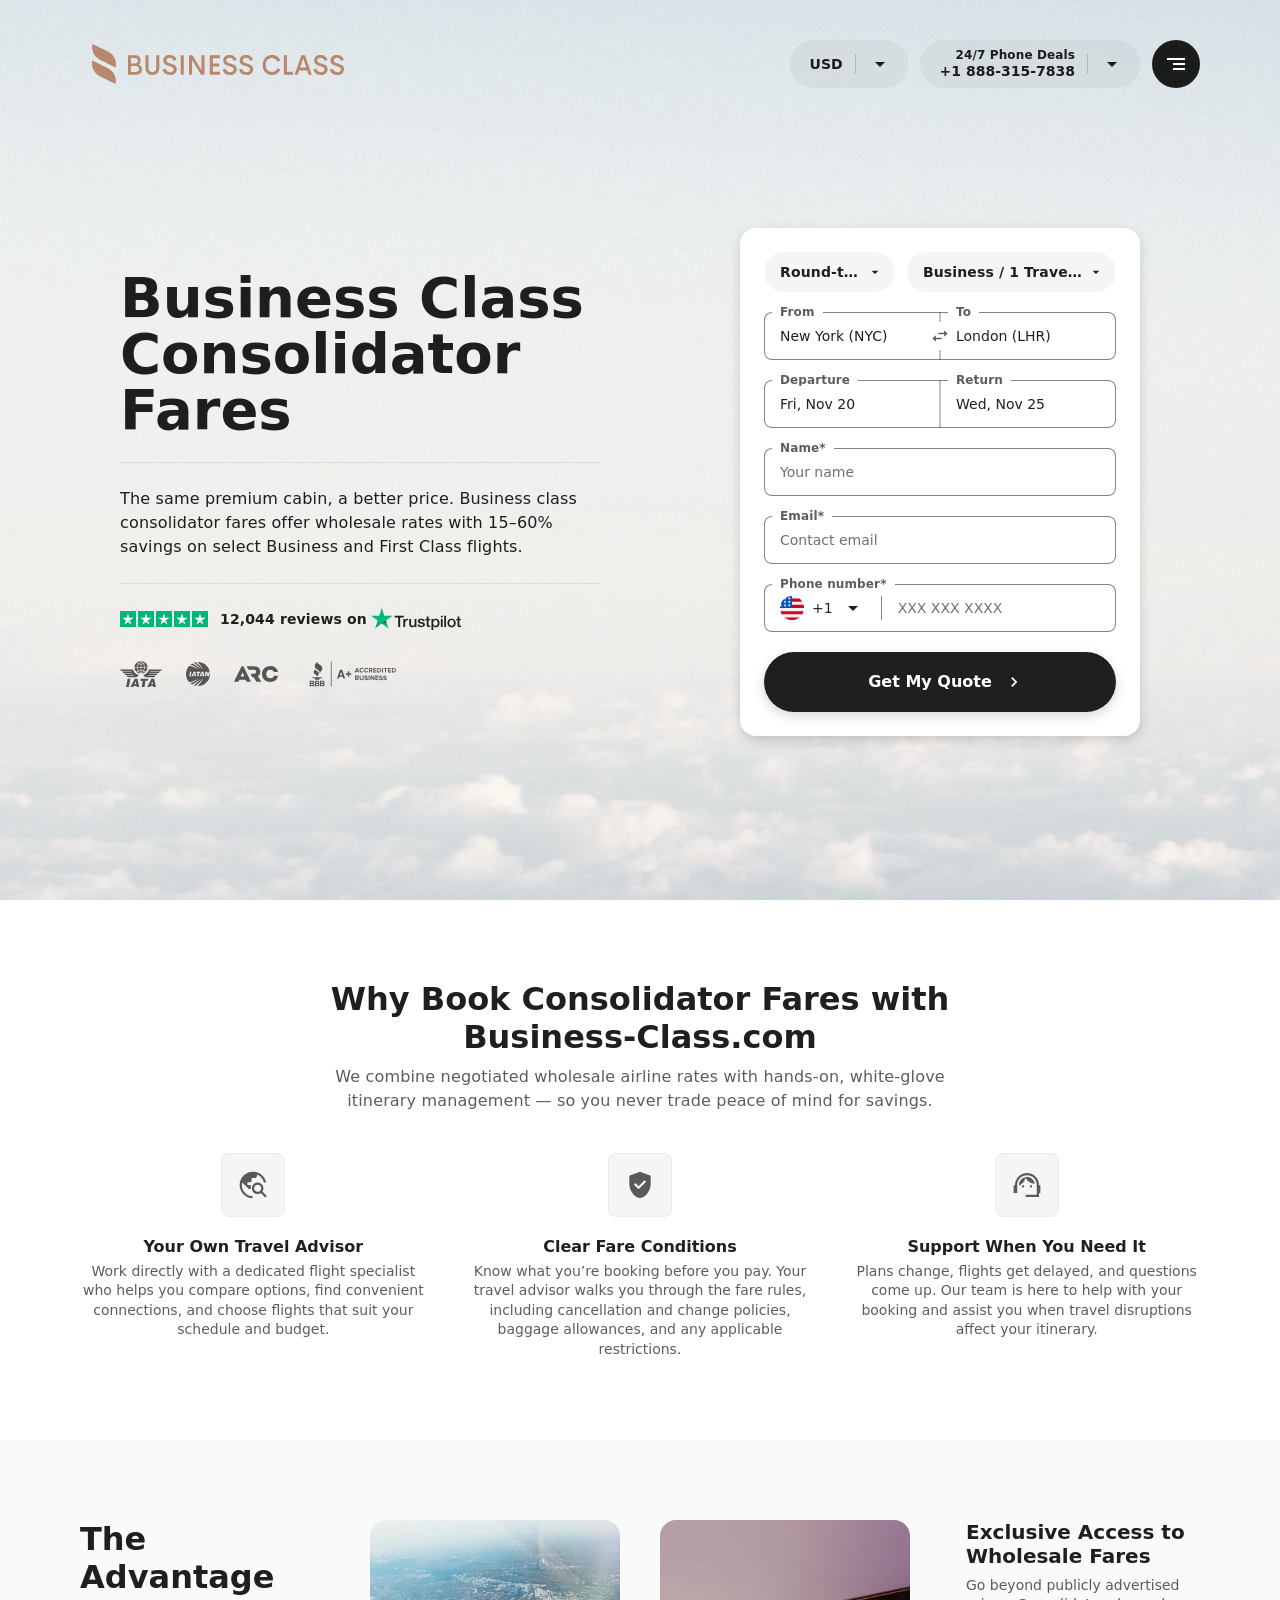
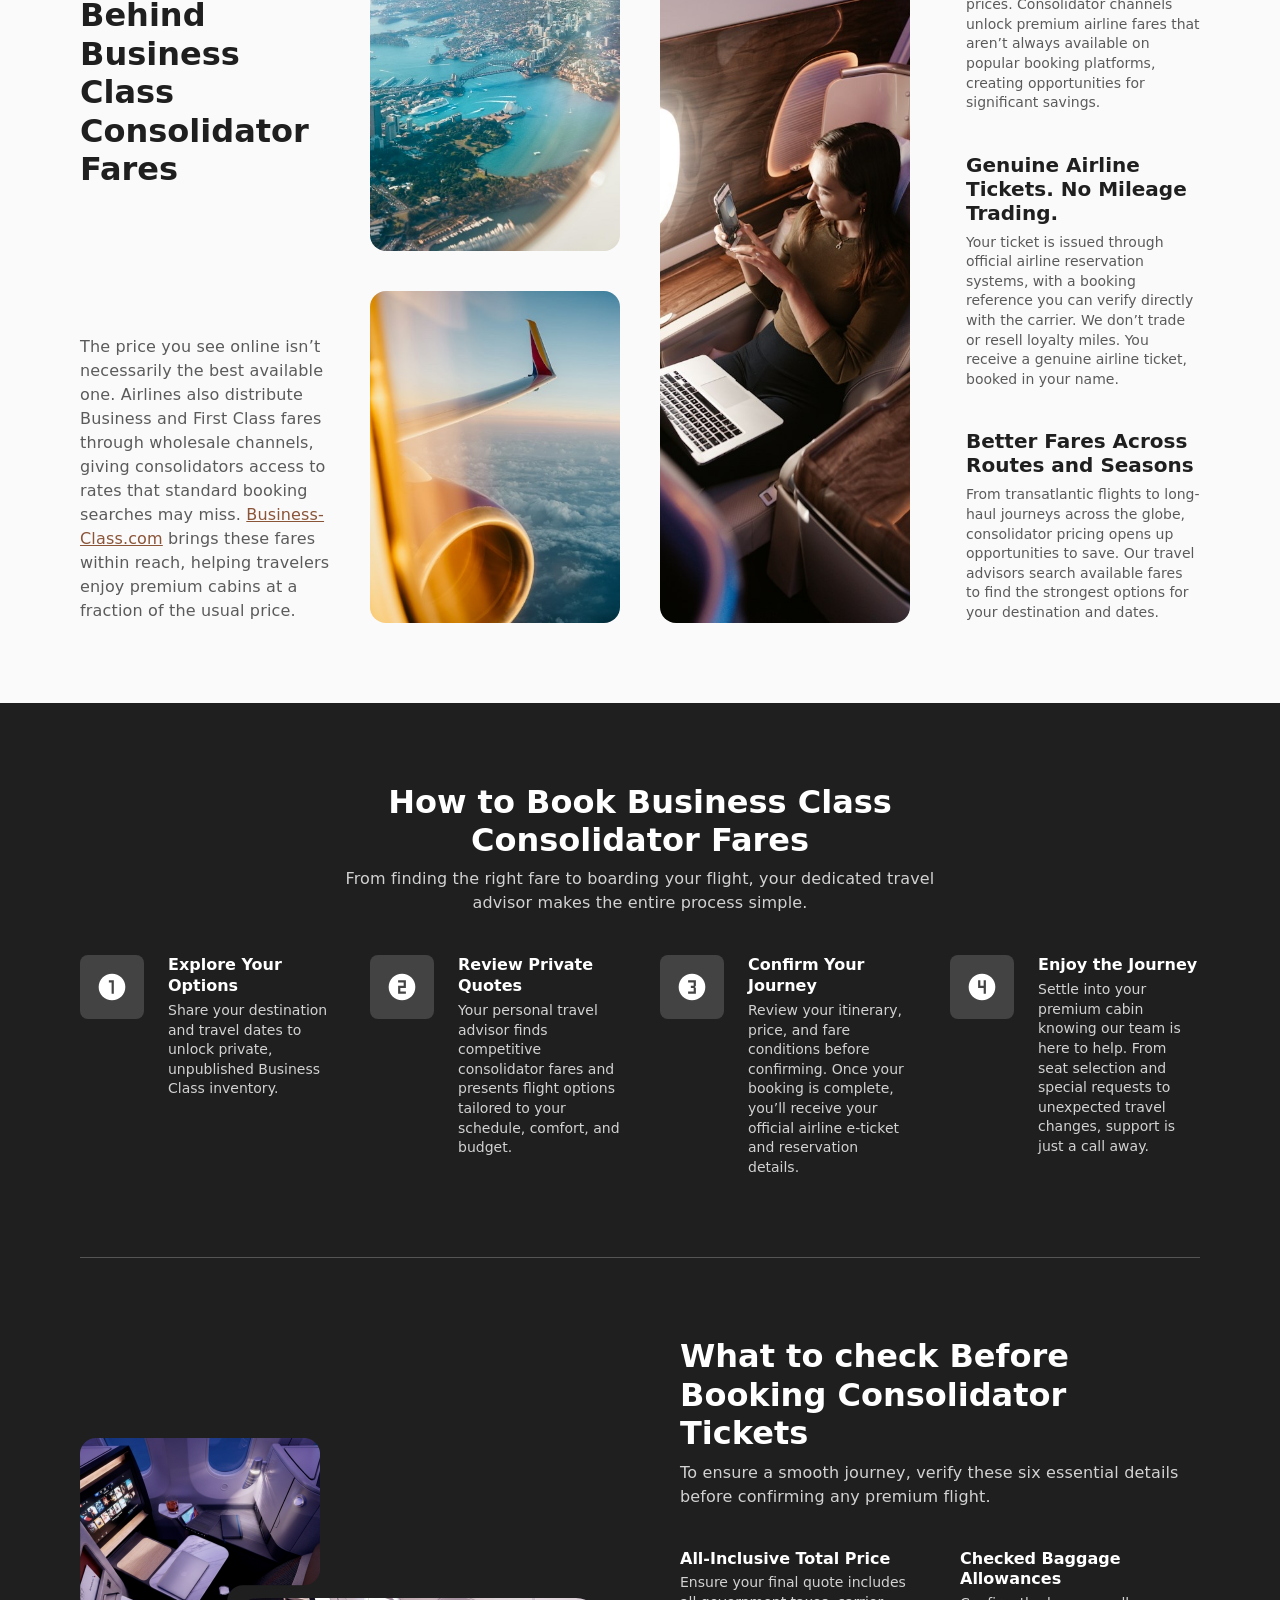
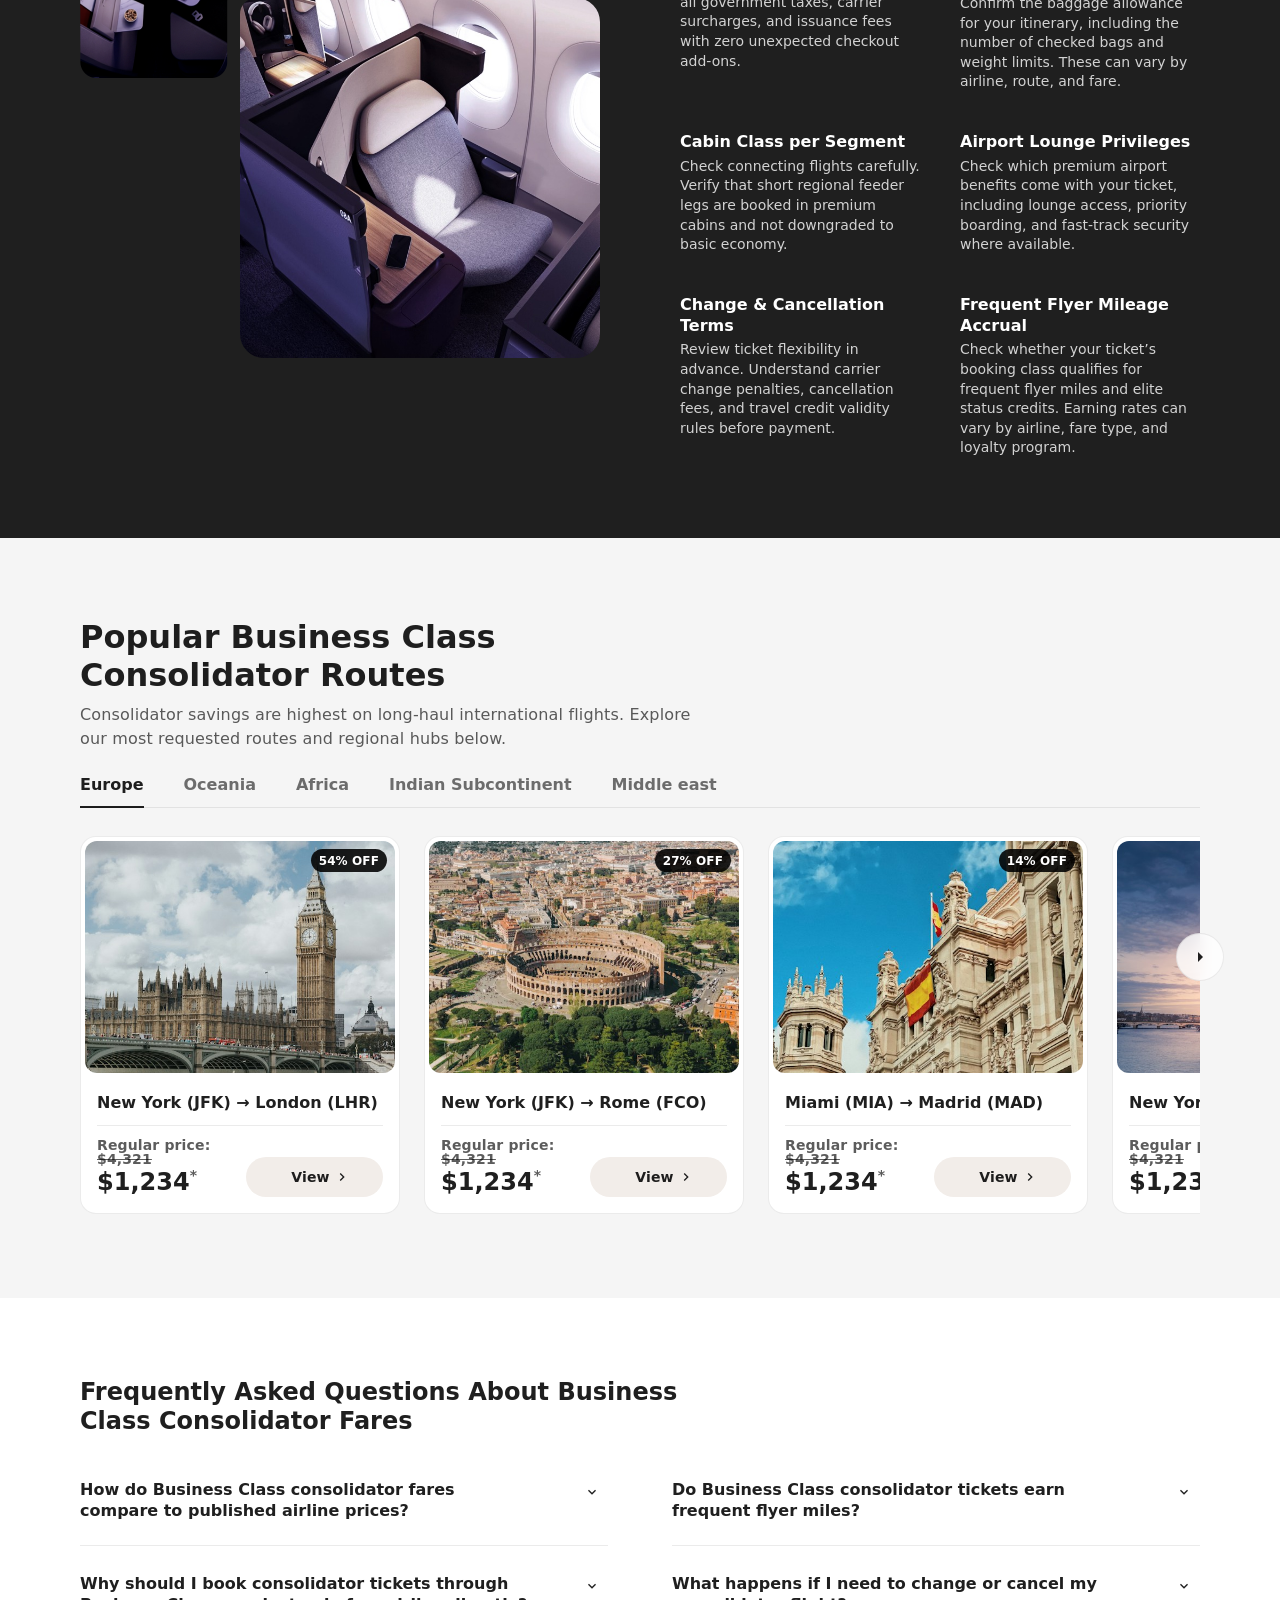
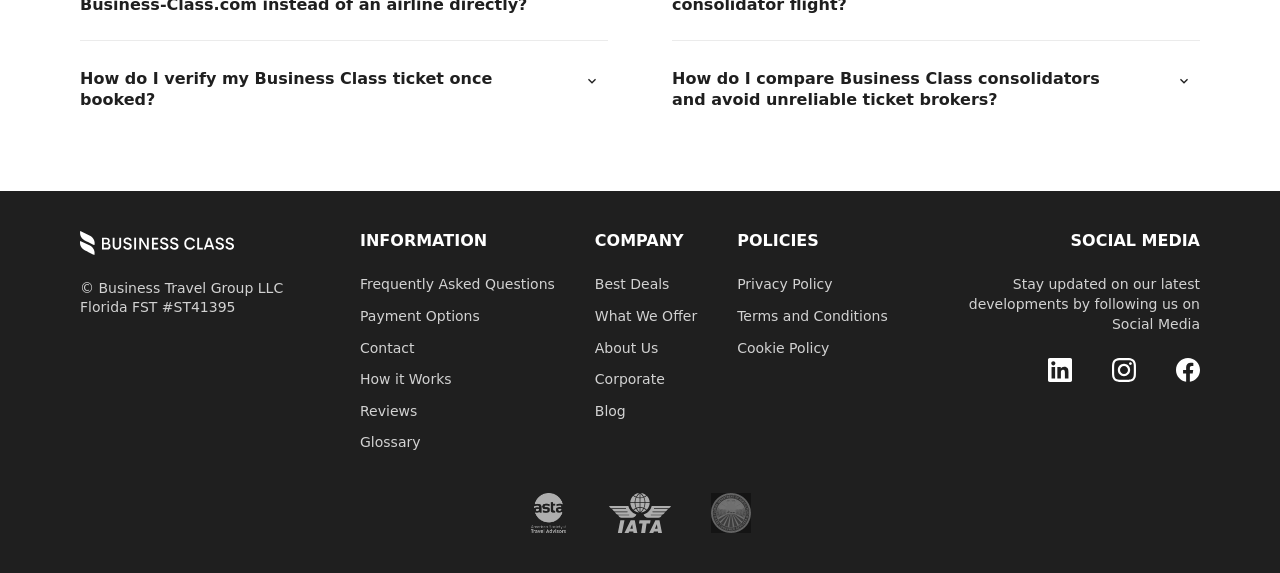
==== consolidator.html @ af08f952 "Use the final FAQ answers on the Consolidator page Co-Authored-By: Claude Opus 5.5 <noreply@anthropi" ====
<!doctype html>
<html lang="en">
<head>
  <meta charset="utf-8">
  <meta name="viewport" content="width=device-width, initial-scale=1">
  <meta name="robots" content="noindex, nofollow">
  <title>Business Class — Consolidator (test)</title>
  <!-- A test page made of the Examples sections (#154, #164): its own address, http://127.0.0.1:8000/consolidator. Desktop only for now. -->
  <link rel="stylesheet" href="tokens.css">
  <link rel="stylesheet" href="base.css">
  <link rel="stylesheet" href="icons/icons.css">
  <link rel="stylesheet" href="components/button.css">
  <link rel="stylesheet" href="components/dropdown.css">
  <link rel="stylesheet" href="components/input.css">
  <link rel="stylesheet" href="components/modal.css">
  <link rel="stylesheet" href="components/menu.css">
  <link rel="stylesheet" href="components/date.css">
  <link rel="stylesheet" href="components/calendar.css">
  <link rel="stylesheet" href="components/route.css">
  <link rel="stylesheet" href="components/airport.css">
  <link rel="stylesheet" href="components/phone.css">
  <link rel="stylesheet" href="components/travelers.css">
  <link rel="stylesheet" href="components/search-form.css">
  <link rel="stylesheet" href="components/heading-group.css">
  <link rel="stylesheet" href="components/tag.css">
  <link rel="stylesheet" href="components/card.css">
  <link rel="stylesheet" href="components/accordion.css">
  <link rel="stylesheet" href="components/point.css">
  <link rel="stylesheet" href="components/tabs.css">
  <link rel="stylesheet" href="components/carousel.css">
  <link rel="stylesheet" href="sections/section.css">
  <link rel="stylesheet" href="sections/hero.css">
  <link rel="stylesheet" href="sections/points.css">
  <link rel="stylesheet" href="sections/advantages.css">
  <link rel="stylesheet" href="sections/checklist.css">
  <link rel="stylesheet" href="sections/deals.css">
  <link rel="stylesheet" href="sections/faq.css">
  <link rel="stylesheet" href="sections/footer.css">
</head>
<body>

<main>
  <!-- Consolidator Hero -->
  <section class="hero hero--light" aria-labelledby="consolidator-hero-title">
    <div class="hero__media"><img class="hero__photo" src="images/consolidator-hero.jpg" alt=""></div>
    <div class="hero__inner">
      <header class="hero__header">
        <a class="hero__logo" href="#examples"><img src="images/logo-business-class-color.svg" alt="Business Class"></a>
        <div class="hero__actions">
          <button class="dropdown dropdown--currency" type="button" aria-haspopup="listbox" aria-expanded="false" aria-label="Currency: USD" popovertarget="dropdown-currency" data-value="USD" data-name="Currency"><span class="dropdown__label">USD</span><span class="dropdown__divider" aria-hidden="true"></span><span class="dropdown__icon icon icon--arrow-drop-down" aria-hidden="true"></span></button>
          <button class="dropdown dropdown--phone" type="button" aria-haspopup="menu" aria-expanded="false" popovertarget="dropdown-call"><span class="dropdown__label"><span class="dropdown__caption">24/7 Phone Deals</span> <span class="dropdown__value">+1 888-315-7838</span></span><span class="dropdown__divider" aria-hidden="true"></span><span class="dropdown__icon icon icon--arrow-drop-down" aria-hidden="true"></span></button>
          <button class="button" type="button" aria-label="Open menu"><span class="button__icon icon icon--menu" aria-hidden="true"></span></button>
        </div>
      </header>
      <div class="hero__body">
        <div class="hero__text">
          <h1 class="hero__title" id="consolidator-hero-title">Business Class Consolidator Fares</h1>
          <hr class="hero__divider">
          <p class="hero__lead">The same premium cabin, a better price. Business class consolidator fares offer wholesale rates with 15–60% savings on select Business and First Class flights.</p>
          <hr class="hero__divider">
          <p class="hero__rating"><span class="hero__stars" role="img" aria-label="Rated 5 out of 5"><img src="images/trustpilot-star.svg" alt=""><img src="images/trustpilot-star.svg" alt=""><img src="images/trustpilot-star.svg" alt=""><img src="images/trustpilot-star.svg" alt=""><img src="images/trustpilot-star.svg" alt=""></span> 12,044 reviews on <img class="hero__trustpilot" src="images/trustpilot-logo-on-light.svg" alt="Trustpilot"></p>
          <ul class="hero__badges" aria-label="Accreditations">
            <li><img src="images/badge-iata-on-light.svg" alt="IATA"></li>
            <li><img src="images/badge-iatan-on-light.svg" alt="IATAN"></li>
            <li><img src="images/badge-arc-on-light.svg" alt="ARC"></li>
            <li><img src="images/badge-bbb-on-light.svg" alt="BBB A+ Accredited Business"></li>
          </ul>
        </div>
        <div class="hero__form">
          <form class="search-form search-form--contact" aria-label="Get a price quote" novalidate>
            <div class="search-form__settings">
              <button class="dropdown dropdown--small" type="button" aria-haspopup="listbox" aria-expanded="false" aria-label="Trip type: Round-trip" popovertarget="dropdown-trip" data-value="RT" data-name="Trip type"><span class="dropdown__label">Round-trip</span><span class="dropdown__icon icon icon--arrow-drop-down" aria-hidden="true"></span></button>
              <button class="dropdown dropdown--small travelers-dropdown" type="button" aria-haspopup="dialog" aria-controls="travelers" aria-label="Travelers and class: Business / 1 Traveler" data-adults="1" data-children="0" data-infants="0" data-class="Business"><span class="dropdown__label">Business / 1 Traveler</span><span class="dropdown__icon icon icon--arrow-drop-down" aria-hidden="true"></span></button>
            </div>
            <div class="input-pair route" role="group" aria-label="Route">
              <div class="input input--strong">
                <span class="input__label" id="quote-from-label">From</span>
                <button class="input__field route__field" type="button" aria-haspopup="dialog" aria-controls="airport-search" aria-labelledby="quote-from-label quote-from-value" data-kind="from" data-value="New York (NYC)" data-placeholder="Airport or city">
                  <span class="input__value" id="quote-from-value">New York (NYC)</span>
                </button>
              </div>
              <button class="route__swap" type="button" aria-label="Swap departure and destination"><span class="icon icon--swap-horiz" aria-hidden="true"></span></button>
              <div class="input input--strong">
                <span class="input__label" id="quote-to-label">To</span>
                <button class="input__field route__field" type="button" aria-haspopup="dialog" aria-controls="airport-search" aria-labelledby="quote-to-label quote-to-value" data-kind="to" data-value="London (LHR)" data-placeholder="Airport or city">
                  <span class="input__value" id="quote-to-value">London (LHR)</span>
                </button>
              </div>
            </div>
            <div class="input-pair search-form__dates" role="group" aria-label="Travel dates">
              <div class="input input--strong date">
                <span class="input__label" id="quote-departure-label">Departure</span>
                <button class="input__field" type="button" aria-haspopup="dialog" aria-controls="calendar-range" aria-labelledby="quote-departure-label quote-departure-value">
                  <span class="input__value" id="quote-departure-value">Fri, Nov 20</span>
                </button>
              </div>
              <div class="input input--strong date">
                <span class="input__label" id="quote-return-label">Return</span>
                <button class="input__field" type="button" aria-haspopup="dialog" aria-controls="calendar-range" aria-labelledby="quote-return-label quote-return-value">
                  <span class="input__value" id="quote-return-value">Wed, Nov 25</span>
                </button>
              </div>
            </div>
            <div class="input input--strong date search-form__date" hidden>
              <span class="input__label" id="quote-date-label">Departure</span>
              <button class="input__field" type="button" aria-haspopup="dialog" aria-controls="calendar-single" aria-labelledby="quote-date-label quote-date-value">
                <span class="input__value" id="quote-date-value">Fri, Nov 20</span>
                <span class="input__icon icon icon--calendar" aria-hidden="true"></span>
              </button>
            </div>
            <div class="input input--strong">
              <label class="input__label" for="quote-name">Name<span aria-hidden="true">*</span></label>
              <div class="input__field">
                <input class="input__control" type="text" id="quote-name" name="name" autocomplete="name" placeholder="Your name" required>
              </div>
            </div>
            <div class="input input--strong">
              <label class="input__label" for="quote-email">Email<span aria-hidden="true">*</span></label>
              <div class="input__field">
                <input class="input__control" type="email" id="quote-email" name="email" autocomplete="email" placeholder="Contact email" required>
              </div>
            </div>
            <div class="input input--strong phone" data-country="US">
              <label class="input__label" for="quote-phone">Phone number<span aria-hidden="true">*</span></label>
              <div class="input__field">
                <button class="phone__country" type="button" aria-haspopup="listbox" aria-expanded="false" aria-label="Country code: United States, +1" popovertarget="phone-countries" data-value="US">
                  <img class="phone__flag" src="flags/us.svg" alt="">
                  <span class="phone__code">+1</span>
                  <span class="input__icon icon icon--arrow-drop-down" aria-hidden="true"></span>
                </button>
                <span class="phone__divider" aria-hidden="true"></span>
                <input class="input__control phone__number" type="tel" id="quote-phone" name="phone" autocomplete="tel-national" placeholder="XXX XXX XXXX" required>
              </div>
            </div>
            <button class="button button--lg button--shadow-md search-form__submit" type="submit"><span class="button__label">Get My Quote</span><span class="button__icon icon icon--chevron-right" aria-hidden="true"></span></button>
          </form>
        </div>
      </div>
    </div>
  </section>

  <!-- Why Book -->
  <section class="section points" aria-labelledby="why-title">
    <div class="points__inner">
      <hgroup class="heading-group heading-group--lg heading-group--center"><h2 class="heading-group__title" id="why-title">Why Book Consolidator Fares with Business-Class.com</h2><p class="heading-group__text">We combine negotiated wholesale airline rates with hands-on, white-glove itinerary management — so you never trade peace of mind for savings.</p></hgroup>
      <ul class="points__list">
        <li class="point point--center"><span class="point__icon"><span class="icon icon--travel-explore" aria-hidden="true"></span></span><hgroup class="heading-group heading-group--xs heading-group--center"><h3 class="heading-group__title">Your Own Travel Advisor</h3><p class="heading-group__text">Work directly with a dedicated flight specialist who helps you compare options, find convenient connections, and choose flights that suit your schedule and budget.</p></hgroup></li>
        <li class="point point--center"><span class="point__icon"><span class="icon icon--gpp-good" aria-hidden="true"></span></span><hgroup class="heading-group heading-group--xs heading-group--center"><h3 class="heading-group__title">Clear Fare Conditions</h3><p class="heading-group__text">Know what you’re booking before you pay. Your travel advisor walks you through the fare rules, including cancellation and change policies, baggage allowances, and any applicable restrictions.</p></hgroup></li>
        <li class="point point--center"><span class="point__icon"><span class="icon icon--support-agent" aria-hidden="true"></span></span><hgroup class="heading-group heading-group--xs heading-group--center"><h3 class="heading-group__title">Support When You Need It</h3><p class="heading-group__text">Plans change, flights get delayed, and questions come up. Our team is here to help with your booking and assist you when travel disruptions affect your itinerary.</p></hgroup></li>
      </ul>
    </div>
  </section>

  <!-- Advantages -->
  <section class="section section--sunken advantages" aria-labelledby="advantages-title">
    <div class="advantages__inner">
      <hgroup class="heading-group heading-group--lg advantages__intro"><h2 class="heading-group__title" id="advantages-title">The Advantage Behind Business Class Consolidator Fares</h2><p class="heading-group__text">The price you see online isn’t necessarily the best available one. Airlines also distribute Business and First Class fares through wholesale channels, giving consolidators access to rates that standard booking searches may miss. <a href="#examples">Business-Class.com</a> brings these fares within reach, helping travelers enjoy premium cabins at a fraction of the usual price.</p></hgroup>
      <div class="advantages__photos">
        <span class="advantages__photo"><img src="images/advantage-city.jpg" alt=""></span>
        <span class="advantages__photo"><img src="images/advantage-wing.jpg" alt=""></span>
      </div>
      <div class="advantages__photos">
        <span class="advantages__photo"><img src="images/advantage-cabin.jpg" alt=""></span>
      </div>
      <ul class="advantages__list">
        <li><hgroup class="heading-group heading-group--sm"><h3 class="heading-group__title">Exclusive Access to Wholesale Fares</h3><p class="heading-group__text">Go beyond publicly advertised prices. Consolidator channels unlock premium airline fares that aren’t always available on popular booking platforms, creating opportunities for significant savings.</p></hgroup></li>
        <li><hgroup class="heading-group heading-group--sm"><h3 class="heading-group__title">Genuine Airline Tickets. No Mileage Trading.</h3><p class="heading-group__text">Your ticket is issued through official airline reservation systems, with a booking reference you can verify directly with the carrier. We don’t trade or resell loyalty miles. You receive a genuine airline ticket, booked in your name.</p></hgroup></li>
        <li><hgroup class="heading-group heading-group--sm"><h3 class="heading-group__title">Better Fares Across Routes and Seasons</h3><p class="heading-group__text">From transatlantic flights to long-haul journeys across the globe, consolidator pricing opens up opportunities to save. Our travel advisors search available fares to find the strongest options for your destination and dates.</p></hgroup></li>
      </ul>
    </div>
  </section>

  <!-- How to Book -->
  <section class="section section--inverse points" aria-labelledby="how-to-book-title">
    <div class="points__inner">
      <hgroup class="heading-group heading-group--lg heading-group--center heading-group--inverse"><h2 class="heading-group__title" id="how-to-book-title">How to Book Business Class Consolidator Fares</h2><p class="heading-group__text">From finding the right fare to boarding your flight, your dedicated travel advisor makes the entire process simple.</p></hgroup>
      <ol class="points__list">
        <li class="point point--inverse"><span class="point__icon"><span class="icon icon--counter-1" aria-hidden="true"></span></span><hgroup class="heading-group heading-group--xs heading-group--inverse"><h3 class="heading-group__title">Explore Your Options</h3><p class="heading-group__text">Share your destination and travel dates to unlock private, unpublished Business Class inventory.</p></hgroup></li>
        <li class="point point--inverse"><span class="point__icon"><span class="icon icon--counter-2" aria-hidden="true"></span></span><hgroup class="heading-group heading-group--xs heading-group--inverse"><h3 class="heading-group__title">Review Private Quotes</h3><p class="heading-group__text">Your personal travel advisor finds competitive consolidator fares and presents flight options tailored to your schedule, comfort, and budget.</p></hgroup></li>
        <li class="point point--inverse"><span class="point__icon"><span class="icon icon--counter-3" aria-hidden="true"></span></span><hgroup class="heading-group heading-group--xs heading-group--inverse"><h3 class="heading-group__title">Confirm Your Journey</h3><p class="heading-group__text">Review your itinerary, price, and fare conditions before confirming. Once your booking is complete, you’ll receive your official airline e-ticket and reservation details.</p></hgroup></li>
        <li class="point point--inverse"><span class="point__icon"><span class="icon icon--counter-4" aria-hidden="true"></span></span><hgroup class="heading-group heading-group--xs heading-group--inverse"><h3 class="heading-group__title">Enjoy the Journey</h3><p class="heading-group__text">Settle into your premium cabin knowing our team is here to help. From seat selection and special requests to unexpected travel changes, support is just a call away.</p></hgroup></li>
      </ol>
    </div>
  </section>

  <!-- What to Check -->
  <section class="section section--inverse checklist" aria-labelledby="checklist-title">
    <div class="checklist__inner">
      <div class="checklist__collage">
        <img class="checklist__small" src="images/checklist-seat-small.png" alt="">
        <img class="checklist__large" src="images/checklist-seat.jpg" alt="">
      </div>
      <div class="checklist__text">
        <hgroup class="heading-group heading-group--lg heading-group--inverse"><h2 class="heading-group__title" id="checklist-title">What to check Before Booking Consolidator Tickets</h2><p class="heading-group__text">To ensure a smooth journey, verify these six essential details before confirming any premium flight.</p></hgroup>
        <ul class="checklist__list">
          <li><hgroup class="heading-group heading-group--xs heading-group--inverse"><h3 class="heading-group__title">All-Inclusive Total Price</h3><p class="heading-group__text">Ensure your final quote includes all government taxes, carrier surcharges, and issuance fees with zero unexpected checkout add-ons.</p></hgroup></li>
          <li><hgroup class="heading-group heading-group--xs heading-group--inverse"><h3 class="heading-group__title">Checked Baggage Allowances</h3><p class="heading-group__text">Confirm the baggage allowance for your itinerary, including the number of checked bags and weight limits. These can vary by airline, route, and fare.</p></hgroup></li>
          <li><hgroup class="heading-group heading-group--xs heading-group--inverse"><h3 class="heading-group__title">Cabin Class per Segment</h3><p class="heading-group__text">Check connecting flights carefully. Verify that short regional feeder legs are booked in premium cabins and not downgraded to basic economy.</p></hgroup></li>
          <li><hgroup class="heading-group heading-group--xs heading-group--inverse"><h3 class="heading-group__title">Airport Lounge Privileges</h3><p class="heading-group__text">Check which premium airport benefits come with your ticket, including lounge access, priority boarding, and fast-track security where available.</p></hgroup></li>
          <li><hgroup class="heading-group heading-group--xs heading-group--inverse"><h3 class="heading-group__title">Change &amp; Cancellation Terms</h3><p class="heading-group__text">Review ticket flexibility in advance. Understand carrier change penalties, cancellation fees, and travel credit validity rules before payment.</p></hgroup></li>
          <li><hgroup class="heading-group heading-group--xs heading-group--inverse"><h3 class="heading-group__title">Frequent Flyer Mileage Accrual</h3><p class="heading-group__text">Check whether your ticket’s booking class qualifies for frequent flyer miles and elite status credits. Earning rates can vary by airline, fare type, and loyalty program.</p></hgroup></li>
        </ul>
      </div>
    </div>
  </section>

  <!-- Popular Routes: the Deals section -->
  <section class="section section--subtle deals" aria-labelledby="deals-title" data-carousel>
    <div class="deals__inner">
      <hgroup class="heading-group heading-group--lg"><h2 class="heading-group__title" id="deals-title">Popular Business Class Consolidator Routes</h2><p class="heading-group__text">Consolidator savings are highest on long-haul international flights. Explore our most requested routes and regional hubs below.</p></hgroup>
      <div class="tabs__list" role="tablist" aria-label="Regions">
          <button class="tabs__tab" type="button" role="tab" id="deals-tab-europe" aria-selected="true" aria-controls="deals-panel-europe">Europe</button>
          <button class="tabs__tab" type="button" role="tab" id="deals-tab-oceania" aria-selected="false" aria-controls="deals-panel-oceania" tabindex="-1">Oceania</button>
          <button class="tabs__tab" type="button" role="tab" id="deals-tab-africa" aria-selected="false" aria-controls="deals-panel-africa" tabindex="-1">Africa</button>
          <button class="tabs__tab" type="button" role="tab" id="deals-tab-indian-subcontinent" aria-selected="false" aria-controls="deals-panel-indian-subcontinent" tabindex="-1">Indian Subcontinent</button>
          <button class="tabs__tab" type="button" role="tab" id="deals-tab-middle-east" aria-selected="false" aria-controls="deals-panel-middle-east" tabindex="-1">Middle east</button>
      </div>
      <div class="carousel-frame">
        <div class="carousel-frame__steps">
          <button class="button button--glass button--blur-default" type="button" aria-label="Previous deals" aria-controls="deals-row-europe" data-carousel-step="-1" data-carousel-end><span class="button__icon icon icon--arrow-left" aria-hidden="true"></span></button>
          <button class="button button--glass button--blur-default" type="button" aria-label="Next deals" aria-controls="deals-row-europe" data-carousel-step="1"><span class="button__icon icon icon--arrow-right" aria-hidden="true"></span></button>
        </div>
        <div class="tabs__panel" role="tabpanel" id="deals-panel-europe" aria-labelledby="deals-tab-europe">
          <ul class="carousel" id="deals-row-europe" aria-label="Deals in Europe">
          <li class="carousel__item"><article class="card" aria-labelledby="deals-europe-1-title">
              <div class="card__media"><img class="card__photo" src="images/card-london-westminster.jpg" alt=""><ul class="card__tags" aria-label="Tags"><li class="tag tag--sm">54% OFF</li></ul></div>
              <div class="card__body">
                <hgroup class="heading-group heading-group--xs"><h3 class="heading-group__title" id="deals-europe-1-title">New York (JFK) → London (LHR)</h3></hgroup>
                <hr class="card__divider">
                <div class="card__footer">
                  <p class="card__price"><span class="card__was">Regular price: <s>$4,321</s></span> <span class="card__amount">$1,234<span class="card__mark" aria-hidden="true">*</span></span></p>
                  <a class="card__link" href="#examples" aria-labelledby="deals-europe-1-view deals-europe-1-title"><span class="button button--sm button--brand card__action"><span class="button__label" id="deals-europe-1-view">View</span><span class="button__icon icon icon--chevron-right" aria-hidden="true"></span></span></a>
                </div>
              </div>
            </article></li>
          <li class="carousel__item"><article class="card" aria-labelledby="deals-europe-2-title">
              <div class="card__media"><img class="card__photo" src="images/card-rome.jpg" alt=""><ul class="card__tags" aria-label="Tags"><li class="tag tag--sm">27% OFF</li></ul></div>
              <div class="card__body">
                <hgroup class="heading-group heading-group--xs"><h3 class="heading-group__title" id="deals-europe-2-title">New York (JFK) → Rome (FCO)</h3></hgroup>
                <hr class="card__divider">
                <div class="card__footer">
                  <p class="card__price"><span class="card__was">Regular price: <s>$4,321</s></span> <span class="card__amount">$1,234<span class="card__mark" aria-hidden="true">*</span></span></p>
                  <a class="card__link" href="#examples" aria-labelledby="deals-europe-2-view deals-europe-2-title"><span class="button button--sm button--brand card__action"><span class="button__label" id="deals-europe-2-view">View</span><span class="button__icon icon icon--chevron-right" aria-hidden="true"></span></span></a>
                </div>
              </div>
            </article></li>
          <li class="carousel__item"><article class="card" aria-labelledby="deals-europe-3-title">
              <div class="card__media"><img class="card__photo" src="images/card-madrid.jpg" alt=""><ul class="card__tags" aria-label="Tags"><li class="tag tag--sm">14% OFF</li></ul></div>
              <div class="card__body">
                <hgroup class="heading-group heading-group--xs"><h3 class="heading-group__title" id="deals-europe-3-title">Miami (MIA) → Madrid (MAD)</h3></hgroup>
                <hr class="card__divider">
                <div class="card__footer">
                  <p class="card__price"><span class="card__was">Regular price: <s>$4,321</s></span> <span class="card__amount">$1,234<span class="card__mark" aria-hidden="true">*</span></span></p>
                  <a class="card__link" href="#examples" aria-labelledby="deals-europe-3-view deals-europe-3-title"><span class="button button--sm button--brand card__action"><span class="button__label" id="deals-europe-3-view">View</span><span class="button__icon icon icon--chevron-right" aria-hidden="true"></span></span></a>
                </div>
              </div>
            </article></li>
          <li class="carousel__item"><article class="card" aria-labelledby="deals-europe-4-title">
              <div class="card__media"><img class="card__photo" src="images/card-paris.jpg" alt=""><ul class="card__tags" aria-label="Tags"><li class="tag tag--sm">54% OFF</li></ul></div>
              <div class="card__body">
                <hgroup class="heading-group heading-group--xs"><h3 class="heading-group__title" id="deals-europe-4-title">New York (JFK) → Paris (CDG)</h3></hgroup>
                <hr class="card__divider">
                <div class="card__footer">
                  <p class="card__price"><span class="card__was">Regular price: <s>$4,321</s></span> <span class="card__amount">$1,234<span class="card__mark" aria-hidden="true">*</span></span></p>
                  <a class="card__link" href="#examples" aria-labelledby="deals-europe-4-view deals-europe-4-title"><span class="button button--sm button--brand card__action"><span class="button__label" id="deals-europe-4-view">View</span><span class="button__icon icon icon--chevron-right" aria-hidden="true"></span></span></a>
                </div>
              </div>
            </article></li>
          </ul>
        </div>
        <div class="tabs__panel" role="tabpanel" id="deals-panel-oceania" aria-labelledby="deals-tab-oceania" hidden>
          <ul class="carousel" id="deals-row-oceania" aria-label="Deals in Oceania">
          <li class="carousel__item"><article class="card" aria-labelledby="deals-oceania-1-title">
              <div class="card__media"><img class="card__photo" src="images/oceania-1.jpg" alt=""><ul class="card__tags" aria-label="Tags"><li class="tag tag--sm">54% OFF</li></ul></div>
              <div class="card__body">
                <hgroup class="heading-group heading-group--xs"><h3 class="heading-group__title" id="deals-oceania-1-title">Heading</h3><p class="heading-group__text">Access exclusive private fares not available to the public — save up to 60% on premium flights.</p></hgroup>
                <hr class="card__divider">
                <div class="card__footer">
                  <p class="card__price"><span class="card__was">Regular price: <s>$4,321</s></span> <span class="card__amount">$1,234<span class="card__mark" aria-hidden="true">*</span></span></p>
                  <a class="card__link" href="#examples" aria-labelledby="deals-oceania-1-view deals-oceania-1-title"><span class="button button--sm button--brand card__action"><span class="button__label" id="deals-oceania-1-view">View</span><span class="button__icon icon icon--chevron-right" aria-hidden="true"></span></span></a>
                </div>
              </div>
            </article></li>
          <li class="carousel__item"><article class="card" aria-labelledby="deals-oceania-2-title">
              <div class="card__media"><img class="card__photo" src="images/oceania-2.jpg" alt=""><ul class="card__tags" aria-label="Tags"><li class="tag tag--sm">27% OFF</li></ul></div>
              <div class="card__body">
                <hgroup class="heading-group heading-group--xs"><h3 class="heading-group__title" id="deals-oceania-2-title">Heading</h3><p class="heading-group__text">Access exclusive private fares not available to the public — save up to 60% on premium flights.</p></hgroup>
                <hr class="card__divider">
                <div class="card__footer">
                  <p class="card__price"><span class="card__was">Regular price: <s>$4,321</s></span> <span class="card__amount">$1,234<span class="card__mark" aria-hidden="true">*</span></span></p>
                  <a class="card__link" href="#examples" aria-labelledby="deals-oceania-2-view deals-oceania-2-title"><span class="button button--sm button--brand card__action"><span class="button__label" id="deals-oceania-2-view">View</span><span class="button__icon icon icon--chevron-right" aria-hidden="true"></span></span></a>
                </div>
              </div>
            </article></li>
          <li class="carousel__item"><article class="card" aria-labelledby="deals-oceania-3-title">
              <div class="card__media"><img class="card__photo" src="images/oceania-3.jpg" alt=""><ul class="card__tags" aria-label="Tags"><li class="tag tag--sm">14% OFF</li></ul></div>
              <div class="card__body">
                <hgroup class="heading-group heading-group--xs"><h3 class="heading-group__title" id="deals-oceania-3-title">Heading</h3><p class="heading-group__text">Access exclusive private fares not available to the public — save up to 60% on premium flights.</p></hgroup>
                <hr class="card__divider">
                <div class="card__footer">
                  <p class="card__price"><span class="card__was">Regular price: <s>$4,321</s></span> <span class="card__amount">$1,234<span class="card__mark" aria-hidden="true">*</span></span></p>
                  <a class="card__link" href="#examples" aria-labelledby="deals-oceania-3-view deals-oceania-3-title"><span class="button button--sm button--brand card__action"><span class="button__label" id="deals-oceania-3-view">View</span><span class="button__icon icon icon--chevron-right" aria-hidden="true"></span></span></a>
                </div>
              </div>
            </article></li>
          <li class="carousel__item"><article class="card" aria-labelledby="deals-oceania-4-title">
              <div class="card__media"><img class="card__photo" src="images/oceania-4.jpg" alt=""><ul class="card__tags" aria-label="Tags"><li class="tag tag--sm">54% OFF</li></ul></div>
              <div class="card__body">
                <hgroup class="heading-group heading-group--xs"><h3 class="heading-group__title" id="deals-oceania-4-title">Heading</h3><p class="heading-group__text">Access exclusive private fares not available to the public — save up to 60% on premium flights.</p></hgroup>
                <hr class="card__divider">
                <div class="card__footer">
                  <p class="card__price"><span class="card__was">Regular price: <s>$4,321</s></span> <span class="card__amount">$1,234<span class="card__mark" aria-hidden="true">*</span></span></p>
                  <a class="card__link" href="#examples" aria-labelledby="deals-oceania-4-view deals-oceania-4-title"><span class="button button--sm button--brand card__action"><span class="button__label" id="deals-oceania-4-view">View</span><span class="button__icon icon icon--chevron-right" aria-hidden="true"></span></span></a>
                </div>
              </div>
            </article></li>
          <li class="carousel__item"><article class="card" aria-labelledby="deals-oceania-5-title">
              <div class="card__media"><img class="card__photo" src="images/oceania-1.jpg" alt=""><ul class="card__tags" aria-label="Tags"><li class="tag tag--sm">27% OFF</li></ul></div>
              <div class="card__body">
                <hgroup class="heading-group heading-group--xs"><h3 class="heading-group__title" id="deals-oceania-5-title">Heading</h3><p class="heading-group__text">Access exclusive private fares not available to the public — save up to 60% on premium flights.</p></hgroup>
                <hr class="card__divider">
                <div class="card__footer">
                  <p class="card__price"><span class="card__was">Regular price: <s>$4,321</s></span> <span class="card__amount">$1,234<span class="card__mark" aria-hidden="true">*</span></span></p>
                  <a class="card__link" href="#examples" aria-labelledby="deals-oceania-5-view deals-oceania-5-title"><span class="button button--sm button--brand card__action"><span class="button__label" id="deals-oceania-5-view">View</span><span class="button__icon icon icon--chevron-right" aria-hidden="true"></span></span></a>
                </div>
              </div>
            </article></li>
          <li class="carousel__item"><article class="card" aria-labelledby="deals-oceania-6-title">
              <div class="card__media"><img class="card__photo" src="images/oceania-2.jpg" alt=""><ul class="card__tags" aria-label="Tags"><li class="tag tag--sm">14% OFF</li></ul></div>
              <div class="card__body">
                <hgroup class="heading-group heading-group--xs"><h3 class="heading-group__title" id="deals-oceania-6-title">Heading</h3><p class="heading-group__text">Access exclusive private fares not available to the public — save up to 60% on premium flights.</p></hgroup>
                <hr class="card__divider">
                <div class="card__footer">
                  <p class="card__price"><span class="card__was">Regular price: <s>$4,321</s></span> <span class="card__amount">$1,234<span class="card__mark" aria-hidden="true">*</span></span></p>
                  <a class="card__link" href="#examples" aria-labelledby="deals-oceania-6-view deals-oceania-6-title"><span class="button button--sm button--brand card__action"><span class="button__label" id="deals-oceania-6-view">View</span><span class="button__icon icon icon--chevron-right" aria-hidden="true"></span></span></a>
                </div>
              </div>
            </article></li>
          <li class="carousel__item"><article class="card" aria-labelledby="deals-oceania-7-title">
              <div class="card__media"><img class="card__photo" src="images/oceania-3.jpg" alt=""><ul class="card__tags" aria-label="Tags"><li class="tag tag--sm">54% OFF</li></ul></div>
              <div class="card__body">
                <hgroup class="heading-group heading-group--xs"><h3 class="heading-group__title" id="deals-oceania-7-title">Heading</h3><p class="heading-group__text">Access exclusive private fares not available to the public — save up to 60% on premium flights.</p></hgroup>
                <hr class="card__divider">
                <div class="card__footer">
                  <p class="card__price"><span class="card__was">Regular price: <s>$4,321</s></span> <span class="card__amount">$1,234<span class="card__mark" aria-hidden="true">*</span></span></p>
                  <a class="card__link" href="#examples" aria-labelledby="deals-oceania-7-view deals-oceania-7-title"><span class="button button--sm button--brand card__action"><span class="button__label" id="deals-oceania-7-view">View</span><span class="button__icon icon icon--chevron-right" aria-hidden="true"></span></span></a>
                </div>
              </div>
            </article></li>
          </ul>
        </div>
        <div class="tabs__panel" role="tabpanel" id="deals-panel-africa" aria-labelledby="deals-tab-africa" hidden>
          <ul class="carousel" id="deals-row-africa" aria-label="Deals in Africa">
          <li class="carousel__item"><article class="card" aria-labelledby="deals-africa-1-title">
              <div class="card__media"><img class="card__photo" src="images/oceania-1.jpg" alt=""><ul class="card__tags" aria-label="Tags"><li class="tag tag--sm">54% OFF</li></ul></div>
              <div class="card__body">
                <hgroup class="heading-group heading-group--xs"><h3 class="heading-group__title" id="deals-africa-1-title">Heading</h3><p class="heading-group__text">Access exclusive private fares not available to the public — save up to 60% on premium flights.</p></hgroup>
                <hr class="card__divider">
                <div class="card__footer">
                  <p class="card__price"><span class="card__was">Regular price: <s>$4,321</s></span> <span class="card__amount">$1,234<span class="card__mark" aria-hidden="true">*</span></span></p>
                  <a class="card__link" href="#examples" aria-labelledby="deals-africa-1-view deals-africa-1-title"><span class="button button--sm button--brand card__action"><span class="button__label" id="deals-africa-1-view">View</span><span class="button__icon icon icon--chevron-right" aria-hidden="true"></span></span></a>
                </div>
              </div>
            </article></li>
          <li class="carousel__item"><article class="card" aria-labelledby="deals-africa-2-title">
              <div class="card__media"><img class="card__photo" src="images/oceania-2.jpg" alt=""><ul class="card__tags" aria-label="Tags"><li class="tag tag--sm">27% OFF</li></ul></div>
              <div class="card__body">
                <hgroup class="heading-group heading-group--xs"><h3 class="heading-group__title" id="deals-africa-2-title">Heading</h3><p class="heading-group__text">Access exclusive private fares not available to the public — save up to 60% on premium flights.</p></hgroup>
                <hr class="card__divider">
                <div class="card__footer">
                  <p class="card__price"><span class="card__was">Regular price: <s>$4,321</s></span> <span class="card__amount">$1,234<span class="card__mark" aria-hidden="true">*</span></span></p>
                  <a class="card__link" href="#examples" aria-labelledby="deals-africa-2-view deals-africa-2-title"><span class="button button--sm button--brand card__action"><span class="button__label" id="deals-africa-2-view">View</span><span class="button__icon icon icon--chevron-right" aria-hidden="true"></span></span></a>
                </div>
              </div>
            </article></li>
          <li class="carousel__item"><article class="card" aria-labelledby="deals-africa-3-title">
              <div class="card__media"><img class="card__photo" src="images/oceania-3.jpg" alt=""><ul class="card__tags" aria-label="Tags"><li class="tag tag--sm">14% OFF</li></ul></div>
              <div class="card__body">
                <hgroup class="heading-group heading-group--xs"><h3 class="heading-group__title" id="deals-africa-3-title">Heading</h3><p class="heading-group__text">Access exclusive private fares not available to the public — save up to 60% on premium flights.</p></hgroup>
                <hr class="card__divider">
                <div class="card__footer">
                  <p class="card__price"><span class="card__was">Regular price: <s>$4,321</s></span> <span class="card__amount">$1,234<span class="card__mark" aria-hidden="true">*</span></span></p>
                  <a class="card__link" href="#examples" aria-labelledby="deals-africa-3-view deals-africa-3-title"><span class="button button--sm button--brand card__action"><span class="button__label" id="deals-africa-3-view">View</span><span class="button__icon icon icon--chevron-right" aria-hidden="true"></span></span></a>
                </div>
              </div>
            </article></li>
          <li class="carousel__item"><article class="card" aria-labelledby="deals-africa-4-title">
              <div class="card__media"><img class="card__photo" src="images/oceania-4.jpg" alt=""><ul class="card__tags" aria-label="Tags"><li class="tag tag--sm">54% OFF</li></ul></div>
              <div class="card__body">
                <hgroup class="heading-group heading-group--xs"><h3 class="heading-group__title" id="deals-africa-4-title">Heading</h3><p class="heading-group__text">Access exclusive private fares not available to the public — save up to 60% on premium flights.</p></hgroup>
                <hr class="card__divider">
                <div class="card__footer">
                  <p class="card__price"><span class="card__was">Regular price: <s>$4,321</s></span> <span class="card__amount">$1,234<span class="card__mark" aria-hidden="true">*</span></span></p>
                  <a class="card__link" href="#examples" aria-labelledby="deals-africa-4-view deals-africa-4-title"><span class="button button--sm button--brand card__action"><span class="button__label" id="deals-africa-4-view">View</span><span class="button__icon icon icon--chevron-right" aria-hidden="true"></span></span></a>
                </div>
              </div>
            </article></li>
          <li class="carousel__item"><article class="card" aria-labelledby="deals-africa-5-title">
              <div class="card__media"><img class="card__photo" src="images/oceania-1.jpg" alt=""><ul class="card__tags" aria-label="Tags"><li class="tag tag--sm">27% OFF</li></ul></div>
              <div class="card__body">
                <hgroup class="heading-group heading-group--xs"><h3 class="heading-group__title" id="deals-africa-5-title">Heading</h3><p class="heading-group__text">Access exclusive private fares not available to the public — save up to 60% on premium flights.</p></hgroup>
                <hr class="card__divider">
                <div class="card__footer">
                  <p class="card__price"><span class="card__was">Regular price: <s>$4,321</s></span> <span class="card__amount">$1,234<span class="card__mark" aria-hidden="true">*</span></span></p>
                  <a class="card__link" href="#examples" aria-labelledby="deals-africa-5-view deals-africa-5-title"><span class="button button--sm button--brand card__action"><span class="button__label" id="deals-africa-5-view">View</span><span class="button__icon icon icon--chevron-right" aria-hidden="true"></span></span></a>
                </div>
              </div>
            </article></li>
          <li class="carousel__item"><article class="card" aria-labelledby="deals-africa-6-title">
              <div class="card__media"><img class="card__photo" src="images/oceania-2.jpg" alt=""><ul class="card__tags" aria-label="Tags"><li class="tag tag--sm">14% OFF</li></ul></div>
              <div class="card__body">
                <hgroup class="heading-group heading-group--xs"><h3 class="heading-group__title" id="deals-africa-6-title">Heading</h3><p class="heading-group__text">Access exclusive private fares not available to the public — save up to 60% on premium flights.</p></hgroup>
                <hr class="card__divider">
                <div class="card__footer">
                  <p class="card__price"><span class="card__was">Regular price: <s>$4,321</s></span> <span class="card__amount">$1,234<span class="card__mark" aria-hidden="true">*</span></span></p>
                  <a class="card__link" href="#examples" aria-labelledby="deals-africa-6-view deals-africa-6-title"><span class="button button--sm button--brand card__action"><span class="button__label" id="deals-africa-6-view">View</span><span class="button__icon icon icon--chevron-right" aria-hidden="true"></span></span></a>
                </div>
              </div>
            </article></li>
          <li class="carousel__item"><article class="card" aria-labelledby="deals-africa-7-title">
              <div class="card__media"><img class="card__photo" src="images/oceania-3.jpg" alt=""><ul class="card__tags" aria-label="Tags"><li class="tag tag--sm">54% OFF</li></ul></div>
              <div class="card__body">
                <hgroup class="heading-group heading-group--xs"><h3 class="heading-group__title" id="deals-africa-7-title">Heading</h3><p class="heading-group__text">Access exclusive private fares not available to the public — save up to 60% on premium flights.</p></hgroup>
                <hr class="card__divider">
                <div class="card__footer">
                  <p class="card__price"><span class="card__was">Regular price: <s>$4,321</s></span> <span class="card__amount">$1,234<span class="card__mark" aria-hidden="true">*</span></span></p>
                  <a class="card__link" href="#examples" aria-labelledby="deals-africa-7-view deals-africa-7-title"><span class="button button--sm button--brand card__action"><span class="button__label" id="deals-africa-7-view">View</span><span class="button__icon icon icon--chevron-right" aria-hidden="true"></span></span></a>
                </div>
              </div>
            </article></li>
          </ul>
        </div>
        <div class="tabs__panel" role="tabpanel" id="deals-panel-indian-subcontinent" aria-labelledby="deals-tab-indian-subcontinent" hidden>
          <ul class="carousel" id="deals-row-indian-subcontinent" aria-label="Deals in Indian Subcontinent">
          <li class="carousel__item"><article class="card" aria-labelledby="deals-indian-subcontinent-1-title">
              <div class="card__media"><img class="card__photo" src="images/oceania-1.jpg" alt=""><ul class="card__tags" aria-label="Tags"><li class="tag tag--sm">54% OFF</li></ul></div>
              <div class="card__body">
                <hgroup class="heading-group heading-group--xs"><h3 class="heading-group__title" id="deals-indian-subcontinent-1-title">Heading</h3><p class="heading-group__text">Access exclusive private fares not available to the public — save up to 60% on premium flights.</p></hgroup>
                <hr class="card__divider">
                <div class="card__footer">
                  <p class="card__price"><span class="card__was">Regular price: <s>$4,321</s></span> <span class="card__amount">$1,234<span class="card__mark" aria-hidden="true">*</span></span></p>
                  <a class="card__link" href="#examples" aria-labelledby="deals-indian-subcontinent-1-view deals-indian-subcontinent-1-title"><span class="button button--sm button--brand card__action"><span class="button__label" id="deals-indian-subcontinent-1-view">View</span><span class="button__icon icon icon--chevron-right" aria-hidden="true"></span></span></a>
                </div>
              </div>
            </article></li>
          <li class="carousel__item"><article class="card" aria-labelledby="deals-indian-subcontinent-2-title">
              <div class="card__media"><img class="card__photo" src="images/oceania-2.jpg" alt=""><ul class="card__tags" aria-label="Tags"><li class="tag tag--sm">27% OFF</li></ul></div>
              <div class="card__body">
                <hgroup class="heading-group heading-group--xs"><h3 class="heading-group__title" id="deals-indian-subcontinent-2-title">Heading</h3><p class="heading-group__text">Access exclusive private fares not available to the public — save up to 60% on premium flights.</p></hgroup>
                <hr class="card__divider">
                <div class="card__footer">
                  <p class="card__price"><span class="card__was">Regular price: <s>$4,321</s></span> <span class="card__amount">$1,234<span class="card__mark" aria-hidden="true">*</span></span></p>
                  <a class="card__link" href="#examples" aria-labelledby="deals-indian-subcontinent-2-view deals-indian-subcontinent-2-title"><span class="button button--sm button--brand card__action"><span class="button__label" id="deals-indian-subcontinent-2-view">View</span><span class="button__icon icon icon--chevron-right" aria-hidden="true"></span></span></a>
                </div>
              </div>
            </article></li>
          <li class="carousel__item"><article class="card" aria-labelledby="deals-indian-subcontinent-3-title">
              <div class="card__media"><img class="card__photo" src="images/oceania-3.jpg" alt=""><ul class="card__tags" aria-label="Tags"><li class="tag tag--sm">14% OFF</li></ul></div>
              <div class="card__body">
                <hgroup class="heading-group heading-group--xs"><h3 class="heading-group__title" id="deals-indian-subcontinent-3-title">Heading</h3><p class="heading-group__text">Access exclusive private fares not available to the public — save up to 60% on premium flights.</p></hgroup>
                <hr class="card__divider">
                <div class="card__footer">
                  <p class="card__price"><span class="card__was">Regular price: <s>$4,321</s></span> <span class="card__amount">$1,234<span class="card__mark" aria-hidden="true">*</span></span></p>
                  <a class="card__link" href="#examples" aria-labelledby="deals-indian-subcontinent-3-view deals-indian-subcontinent-3-title"><span class="button button--sm button--brand card__action"><span class="button__label" id="deals-indian-subcontinent-3-view">View</span><span class="button__icon icon icon--chevron-right" aria-hidden="true"></span></span></a>
                </div>
              </div>
            </article></li>
          <li class="carousel__item"><article class="card" aria-labelledby="deals-indian-subcontinent-4-title">
              <div class="card__media"><img class="card__photo" src="images/oceania-4.jpg" alt=""><ul class="card__tags" aria-label="Tags"><li class="tag tag--sm">54% OFF</li></ul></div>
              <div class="card__body">
                <hgroup class="heading-group heading-group--xs"><h3 class="heading-group__title" id="deals-indian-subcontinent-4-title">Heading</h3><p class="heading-group__text">Access exclusive private fares not available to the public — save up to 60% on premium flights.</p></hgroup>
                <hr class="card__divider">
                <div class="card__footer">
                  <p class="card__price"><span class="card__was">Regular price: <s>$4,321</s></span> <span class="card__amount">$1,234<span class="card__mark" aria-hidden="true">*</span></span></p>
                  <a class="card__link" href="#examples" aria-labelledby="deals-indian-subcontinent-4-view deals-indian-subcontinent-4-title"><span class="button button--sm button--brand card__action"><span class="button__label" id="deals-indian-subcontinent-4-view">View</span><span class="button__icon icon icon--chevron-right" aria-hidden="true"></span></span></a>
                </div>
              </div>
            </article></li>
          <li class="carousel__item"><article class="card" aria-labelledby="deals-indian-subcontinent-5-title">
              <div class="card__media"><img class="card__photo" src="images/oceania-1.jpg" alt=""><ul class="card__tags" aria-label="Tags"><li class="tag tag--sm">27% OFF</li></ul></div>
              <div class="card__body">
                <hgroup class="heading-group heading-group--xs"><h3 class="heading-group__title" id="deals-indian-subcontinent-5-title">Heading</h3><p class="heading-group__text">Access exclusive private fares not available to the public — save up to 60% on premium flights.</p></hgroup>
                <hr class="card__divider">
                <div class="card__footer">
                  <p class="card__price"><span class="card__was">Regular price: <s>$4,321</s></span> <span class="card__amount">$1,234<span class="card__mark" aria-hidden="true">*</span></span></p>
                  <a class="card__link" href="#examples" aria-labelledby="deals-indian-subcontinent-5-view deals-indian-subcontinent-5-title"><span class="button button--sm button--brand card__action"><span class="button__label" id="deals-indian-subcontinent-5-view">View</span><span class="button__icon icon icon--chevron-right" aria-hidden="true"></span></span></a>
                </div>
              </div>
            </article></li>
          <li class="carousel__item"><article class="card" aria-labelledby="deals-indian-subcontinent-6-title">
              <div class="card__media"><img class="card__photo" src="images/oceania-2.jpg" alt=""><ul class="card__tags" aria-label="Tags"><li class="tag tag--sm">14% OFF</li></ul></div>
              <div class="card__body">
                <hgroup class="heading-group heading-group--xs"><h3 class="heading-group__title" id="deals-indian-subcontinent-6-title">Heading</h3><p class="heading-group__text">Access exclusive private fares not available to the public — save up to 60% on premium flights.</p></hgroup>
                <hr class="card__divider">
                <div class="card__footer">
                  <p class="card__price"><span class="card__was">Regular price: <s>$4,321</s></span> <span class="card__amount">$1,234<span class="card__mark" aria-hidden="true">*</span></span></p>
                  <a class="card__link" href="#examples" aria-labelledby="deals-indian-subcontinent-6-view deals-indian-subcontinent-6-title"><span class="button button--sm button--brand card__action"><span class="button__label" id="deals-indian-subcontinent-6-view">View</span><span class="button__icon icon icon--chevron-right" aria-hidden="true"></span></span></a>
                </div>
              </div>
            </article></li>
          <li class="carousel__item"><article class="card" aria-labelledby="deals-indian-subcontinent-7-title">
              <div class="card__media"><img class="card__photo" src="images/oceania-3.jpg" alt=""><ul class="card__tags" aria-label="Tags"><li class="tag tag--sm">54% OFF</li></ul></div>
              <div class="card__body">
                <hgroup class="heading-group heading-group--xs"><h3 class="heading-group__title" id="deals-indian-subcontinent-7-title">Heading</h3><p class="heading-group__text">Access exclusive private fares not available to the public — save up to 60% on premium flights.</p></hgroup>
                <hr class="card__divider">
                <div class="card__footer">
                  <p class="card__price"><span class="card__was">Regular price: <s>$4,321</s></span> <span class="card__amount">$1,234<span class="card__mark" aria-hidden="true">*</span></span></p>
                  <a class="card__link" href="#examples" aria-labelledby="deals-indian-subcontinent-7-view deals-indian-subcontinent-7-title"><span class="button button--sm button--brand card__action"><span class="button__label" id="deals-indian-subcontinent-7-view">View</span><span class="button__icon icon icon--chevron-right" aria-hidden="true"></span></span></a>
                </div>
              </div>
            </article></li>
          </ul>
        </div>
        <div class="tabs__panel" role="tabpanel" id="deals-panel-middle-east" aria-labelledby="deals-tab-middle-east" hidden>
          <ul class="carousel" id="deals-row-middle-east" aria-label="Deals in Middle east">
          <li class="carousel__item"><article class="card" aria-labelledby="deals-middle-east-1-title">
              <div class="card__media"><img class="card__photo" src="images/oceania-1.jpg" alt=""><ul class="card__tags" aria-label="Tags"><li class="tag tag--sm">54% OFF</li></ul></div>
              <div class="card__body">
                <hgroup class="heading-group heading-group--xs"><h3 class="heading-group__title" id="deals-middle-east-1-title">Heading</h3><p class="heading-group__text">Access exclusive private fares not available to the public — save up to 60% on premium flights.</p></hgroup>
                <hr class="card__divider">
                <div class="card__footer">
                  <p class="card__price"><span class="card__was">Regular price: <s>$4,321</s></span> <span class="card__amount">$1,234<span class="card__mark" aria-hidden="true">*</span></span></p>
                  <a class="card__link" href="#examples" aria-labelledby="deals-middle-east-1-view deals-middle-east-1-title"><span class="button button--sm button--brand card__action"><span class="button__label" id="deals-middle-east-1-view">View</span><span class="button__icon icon icon--chevron-right" aria-hidden="true"></span></span></a>
                </div>
              </div>
            </article></li>
          <li class="carousel__item"><article class="card" aria-labelledby="deals-middle-east-2-title">
              <div class="card__media"><img class="card__photo" src="images/oceania-2.jpg" alt=""><ul class="card__tags" aria-label="Tags"><li class="tag tag--sm">27% OFF</li></ul></div>
              <div class="card__body">
                <hgroup class="heading-group heading-group--xs"><h3 class="heading-group__title" id="deals-middle-east-2-title">Heading</h3><p class="heading-group__text">Access exclusive private fares not available to the public — save up to 60% on premium flights.</p></hgroup>
                <hr class="card__divider">
                <div class="card__footer">
                  <p class="card__price"><span class="card__was">Regular price: <s>$4,321</s></span> <span class="card__amount">$1,234<span class="card__mark" aria-hidden="true">*</span></span></p>
                  <a class="card__link" href="#examples" aria-labelledby="deals-middle-east-2-view deals-middle-east-2-title"><span class="button button--sm button--brand card__action"><span class="button__label" id="deals-middle-east-2-view">View</span><span class="button__icon icon icon--chevron-right" aria-hidden="true"></span></span></a>
                </div>
              </div>
            </article></li>
          <li class="carousel__item"><article class="card" aria-labelledby="deals-middle-east-3-title">
              <div class="card__media"><img class="card__photo" src="images/oceania-3.jpg" alt=""><ul class="card__tags" aria-label="Tags"><li class="tag tag--sm">14% OFF</li></ul></div>
              <div class="card__body">
                <hgroup class="heading-group heading-group--xs"><h3 class="heading-group__title" id="deals-middle-east-3-title">Heading</h3><p class="heading-group__text">Access exclusive private fares not available to the public — save up to 60% on premium flights.</p></hgroup>
                <hr class="card__divider">
                <div class="card__footer">
                  <p class="card__price"><span class="card__was">Regular price: <s>$4,321</s></span> <span class="card__amount">$1,234<span class="card__mark" aria-hidden="true">*</span></span></p>
                  <a class="card__link" href="#examples" aria-labelledby="deals-middle-east-3-view deals-middle-east-3-title"><span class="button button--sm button--brand card__action"><span class="button__label" id="deals-middle-east-3-view">View</span><span class="button__icon icon icon--chevron-right" aria-hidden="true"></span></span></a>
                </div>
              </div>
            </article></li>
          <li class="carousel__item"><article class="card" aria-labelledby="deals-middle-east-4-title">
              <div class="card__media"><img class="card__photo" src="images/oceania-4.jpg" alt=""><ul class="card__tags" aria-label="Tags"><li class="tag tag--sm">54% OFF</li></ul></div>
              <div class="card__body">
                <hgroup class="heading-group heading-group--xs"><h3 class="heading-group__title" id="deals-middle-east-4-title">Heading</h3><p class="heading-group__text">Access exclusive private fares not available to the public — save up to 60% on premium flights.</p></hgroup>
                <hr class="card__divider">
                <div class="card__footer">
                  <p class="card__price"><span class="card__was">Regular price: <s>$4,321</s></span> <span class="card__amount">$1,234<span class="card__mark" aria-hidden="true">*</span></span></p>
                  <a class="card__link" href="#examples" aria-labelledby="deals-middle-east-4-view deals-middle-east-4-title"><span class="button button--sm button--brand card__action"><span class="button__label" id="deals-middle-east-4-view">View</span><span class="button__icon icon icon--chevron-right" aria-hidden="true"></span></span></a>
                </div>
              </div>
            </article></li>
          <li class="carousel__item"><article class="card" aria-labelledby="deals-middle-east-5-title">
              <div class="card__media"><img class="card__photo" src="images/oceania-1.jpg" alt=""><ul class="card__tags" aria-label="Tags"><li class="tag tag--sm">27% OFF</li></ul></div>
              <div class="card__body">
                <hgroup class="heading-group heading-group--xs"><h3 class="heading-group__title" id="deals-middle-east-5-title">Heading</h3><p class="heading-group__text">Access exclusive private fares not available to the public — save up to 60% on premium flights.</p></hgroup>
                <hr class="card__divider">
                <div class="card__footer">
                  <p class="card__price"><span class="card__was">Regular price: <s>$4,321</s></span> <span class="card__amount">$1,234<span class="card__mark" aria-hidden="true">*</span></span></p>
                  <a class="card__link" href="#examples" aria-labelledby="deals-middle-east-5-view deals-middle-east-5-title"><span class="button button--sm button--brand card__action"><span class="button__label" id="deals-middle-east-5-view">View</span><span class="button__icon icon icon--chevron-right" aria-hidden="true"></span></span></a>
                </div>
              </div>
            </article></li>
          <li class="carousel__item"><article class="card" aria-labelledby="deals-middle-east-6-title">
              <div class="card__media"><img class="card__photo" src="images/oceania-2.jpg" alt=""><ul class="card__tags" aria-label="Tags"><li class="tag tag--sm">14% OFF</li></ul></div>
              <div class="card__body">
                <hgroup class="heading-group heading-group--xs"><h3 class="heading-group__title" id="deals-middle-east-6-title">Heading</h3><p class="heading-group__text">Access exclusive private fares not available to the public — save up to 60% on premium flights.</p></hgroup>
                <hr class="card__divider">
                <div class="card__footer">
                  <p class="card__price"><span class="card__was">Regular price: <s>$4,321</s></span> <span class="card__amount">$1,234<span class="card__mark" aria-hidden="true">*</span></span></p>
                  <a class="card__link" href="#examples" aria-labelledby="deals-middle-east-6-view deals-middle-east-6-title"><span class="button button--sm button--brand card__action"><span class="button__label" id="deals-middle-east-6-view">View</span><span class="button__icon icon icon--chevron-right" aria-hidden="true"></span></span></a>
                </div>
              </div>
            </article></li>
          <li class="carousel__item"><article class="card" aria-labelledby="deals-middle-east-7-title">
              <div class="card__media"><img class="card__photo" src="images/oceania-3.jpg" alt=""><ul class="card__tags" aria-label="Tags"><li class="tag tag--sm">54% OFF</li></ul></div>
              <div class="card__body">
                <hgroup class="heading-group heading-group--xs"><h3 class="heading-group__title" id="deals-middle-east-7-title">Heading</h3><p class="heading-group__text">Access exclusive private fares not available to the public — save up to 60% on premium flights.</p></hgroup>
                <hr class="card__divider">
                <div class="card__footer">
                  <p class="card__price"><span class="card__was">Regular price: <s>$4,321</s></span> <span class="card__amount">$1,234<span class="card__mark" aria-hidden="true">*</span></span></p>
                  <a class="card__link" href="#examples" aria-labelledby="deals-middle-east-7-view deals-middle-east-7-title"><span class="button button--sm button--brand card__action"><span class="button__label" id="deals-middle-east-7-view">View</span><span class="button__icon icon icon--chevron-right" aria-hidden="true"></span></span></a>
                </div>
              </div>
            </article></li>
          </ul>
        </div>
      </div>
    </div>
  </section>

  <!-- FAQ -->
  <section class="section faq" aria-labelledby="faq-title">
    <div class="faq__inner">
      <hgroup class="heading-group"><h2 class="heading-group__title" id="faq-title">Frequently Asked Questions About Business Class Consolidator Fares</h2></hgroup>
      <div class="faq__columns">
        <div class="faq__column">
          <div class="accordion"><h3 class="accordion__heading"><button class="accordion__toggle" type="button" id="faq-q1" aria-labelledby="faq-q1-text" aria-expanded="false" aria-controls="faq-a1"><span class="accordion__question" id="faq-q1-text">How do Business Class consolidator fares compare to published airline prices?</span><span class="button button--sm button--ghost accordion__icon"><span class="button__icon icon icon--expand-more" aria-hidden="true"></span></span></button></h3><div class="accordion__answer" id="faq-a1" role="region" aria-labelledby="faq-q1" hidden><p>Our access to wholesale airline fares means we can often offer the same Business Class flight for less than the airline’s published price. Savings depend on your route and travel dates. When comparing offers, check the total price, including taxes and fees, along with each ticket’s change and refund rules.</p></div></div>
          <div class="accordion"><h3 class="accordion__heading"><button class="accordion__toggle" type="button" id="faq-q2" aria-labelledby="faq-q2-text" aria-expanded="false" aria-controls="faq-a2"><span class="accordion__question" id="faq-q2-text">Why should I book consolidator tickets through Business-Class.com instead of an airline directly?</span><span class="button button--sm button--ghost accordion__icon"><span class="button__icon icon icon--expand-more" aria-hidden="true"></span></span></button></h3><div class="accordion__answer" id="faq-a2" role="region" aria-labelledby="faq-q2" hidden><p>You get a dedicated travel advisor who can compare unpublished fares across several airlines. If you’re flying into London and home from Paris, for example, we can price the whole trip, confirm the cabin on each flight, and help you rebook if your plans change.</p></div></div>
          <div class="accordion"><h3 class="accordion__heading"><button class="accordion__toggle" type="button" id="faq-q3" aria-labelledby="faq-q3-text" aria-expanded="false" aria-controls="faq-a3"><span class="accordion__question" id="faq-q3-text">How do I verify my Business Class ticket once booked?</span><span class="button button--sm button--ghost accordion__icon"><span class="button__icon icon icon--expand-more" aria-hidden="true"></span></span></button></h3><div class="accordion__answer" id="faq-a3" role="region" aria-labelledby="faq-q3" hidden><p>Enter your airline booking reference and last name on the airline’s website. Check your travel dates and the cabin on every flight, including connections. Once your ticket is issued, you should also receive a 13-digit e-ticket number for each traveler. If yours is missing, contact us and we’ll confirm whether the airline has issued your ticket.</p></div></div>
        </div>
        <div class="faq__column">
          <div class="accordion"><h3 class="accordion__heading"><button class="accordion__toggle" type="button" id="faq-q4" aria-labelledby="faq-q4-text" aria-expanded="false" aria-controls="faq-a4"><span class="accordion__question" id="faq-q4-text">Do Business Class consolidator tickets earn frequent flyer miles?</span><span class="button button--sm button--ghost accordion__icon"><span class="button__icon icon icon--expand-more" aria-hidden="true"></span></span></button></h3><div class="accordion__answer" id="faq-a4" role="region" aria-labelledby="faq-q4" hidden><p>Many business class consolidator tickets earn frequent flyer miles. How many you earn depends on your loyalty program, airline and booking class, usually shown as a single letter. Ask us for that code before you book so you can check your program’s earning for your itinerary.</p></div></div>
          <div class="accordion"><h3 class="accordion__heading"><button class="accordion__toggle" type="button" id="faq-q5" aria-labelledby="faq-q5-text" aria-expanded="false" aria-controls="faq-a5"><span class="accordion__question" id="faq-q5-text">What happens if I need to change or cancel my consolidator flight?</span><span class="button button--sm button--ghost accordion__icon"><span class="button__icon icon icon--expand-more" aria-hidden="true"></span></span></button></h3><div class="accordion__answer" id="faq-a5" role="region" aria-labelledby="faq-q5" hidden><p>Contact your travel advisor before departure as soon as you know your plans have changed. If your fare allows a date change, we’ll quote the full cost, including any fees and fare difference. If you need to cancel, we’ll check whether your ticket qualifies for a refund or travel credit.</p></div></div>
          <div class="accordion"><h3 class="accordion__heading"><button class="accordion__toggle" type="button" id="faq-q6" aria-labelledby="faq-q6-text" aria-expanded="false" aria-controls="faq-a6"><span class="accordion__question" id="faq-q6-text">How do I compare Business Class consolidators and avoid unreliable ticket brokers?</span><span class="button button--sm button--ghost accordion__icon"><span class="button__icon icon icon--expand-more" aria-hidden="true"></span></span></button></h3><div class="accordion__answer" id="faq-a6" role="region" aria-labelledby="faq-q6" hidden><p>Ask each agency for a written quote showing the total price, the cabin on every flight, and the cancellation terms. If a broker claims IATA accreditation, ask for its agency code and verify it with IATA. Avoid sellers who insist on a wire transfer or pressure you to pay before sharing the fare rules.</p></div></div>
        </div>
      </div>
    </div>
  </section>
</main>

<footer class="section section--inverse footer">
    <div class="footer__inner">
      <div class="footer__top">
        <div class="footer__brand"><a href="#examples"><img class="footer__logo" src="images/logo-business-class-24.svg" alt="Business Class"></a><p class="footer__legal">© Business Travel Group LLC<br>Florida FST #ST41395</p></div>
        <nav class="footer__nav" aria-label="Footer">
            <div class="footer__group"><h2 class="footer__title">Information</h2>
              <ul class="footer__links">
              <li><a href="#examples">Frequently Asked Questions</a></li>
              <li><a href="#examples">Payment Options</a></li>
              <li><a href="#examples">Contact</a></li>
              <li><a href="#examples">How it Works</a></li>
              <li><a href="#examples">Reviews</a></li>
              <li><a href="#examples">Glossary</a></li>
              </ul></div>
            <div class="footer__group"><h2 class="footer__title">Company</h2>
              <ul class="footer__links">
              <li><a href="#examples">Best Deals</a></li>
              <li><a href="#examples">What We Offer</a></li>
              <li><a href="#examples">About Us</a></li>
              <li><a href="#examples">Corporate</a></li>
              <li><a href="#examples">Blog</a></li>
              </ul></div>
            <div class="footer__group"><h2 class="footer__title">Policies</h2>
              <ul class="footer__links">
              <li><a href="#examples">Privacy Policy</a></li>
              <li><a href="#examples">Terms and Conditions</a></li>
              <li><a href="#examples">Cookie Policy</a></li>
              </ul></div>
        </nav>
        <div class="footer__media"><h2 class="footer__title">Social media</h2><p class="footer__note">Stay updated on our latest developments by following us on Social Media</p><ul class="footer__social" aria-label="Social media"><li><a href="#examples" aria-label="Business Class on LinkedIn"><span class="icon icon--linkedin" aria-hidden="true"></span></a></li><li><a href="#examples" aria-label="Business Class on Instagram"><span class="icon icon--instagram" aria-hidden="true"></span></a></li><li><a href="#examples" aria-label="Business Class on Facebook"><span class="icon icon--facebook" aria-hidden="true"></span></a></li></ul></div>
      </div>
      <ul class="footer__badges" aria-label="Accreditations"><li><span role="img" aria-label="ASTA, American Society of Travel Advisors"><span class="icon icon--asta" aria-hidden="true"></span></span></li><li><img src="images/badge-iata-40.svg" alt="IATA"></li><li><img src="images/badge-fda.png" alt="Florida Department of Agriculture and Consumer Services"></li></ul>
    </div>
  </footer>

<!-- Menus and dialogs of the header and the form: copied from the Examples page. -->
<div class="menu" id="dropdown-currency" role="listbox" aria-labelledby="dropdown-currency-title" popover>
          <p class="menu__header" id="dropdown-currency-title">Currency:</p>
          <button class="menu__option" type="button" role="option" aria-selected="true" tabindex="-1" data-value="USD" aria-label="USD, US dollar"><img class="menu__flag" src="flags/us.svg" alt=""><span class="menu__label">USD</span><span class="menu__note">($)</span><span class="menu__check icon icon--check" aria-hidden="true"></span></button>
          <button class="menu__option" type="button" role="option" aria-selected="false" tabindex="-1" data-value="CAD" aria-label="CAD, Canadian dollar"><img class="menu__flag" src="flags/ca.svg" alt=""><span class="menu__label">CAD</span><span class="menu__note">(C$)</span><span class="menu__check icon icon--check" aria-hidden="true"></span></button>
          <button class="menu__option" type="button" role="option" aria-selected="false" tabindex="-1" data-value="GBP" aria-label="GBP, British pound"><img class="menu__flag" src="flags/gb.svg" alt=""><span class="menu__label">GBP</span><span class="menu__note">(£)</span><span class="menu__check icon icon--check" aria-hidden="true"></span></button>
          <button class="menu__option" type="button" role="option" aria-selected="false" tabindex="-1" data-value="EUR" aria-label="EUR, Euro"><img class="menu__flag" src="flags/eu.svg" alt=""><span class="menu__label">EUR</span><span class="menu__note">(€)</span><span class="menu__check icon icon--check" aria-hidden="true"></span></button>
        </div>
<div class="menu menu--caption call-menu" id="dropdown-call" role="menu" aria-label="Call" popover>
          <a class="menu__option" role="menuitem" href="tel:+18883157838" tabindex="-1" aria-label="Call 24/7 Phone Deals, USA 888-315-7838"><span class="menu__caption">24/7 Phone Deals</span><span class="menu__label">USA 888-315-7838</span></a>
          <a class="menu__option" role="menuitem" href="tel:+18778529150" tabindex="-1" aria-label="Call Customer Service, USA 877-852-9150"><span class="menu__caption">Customer Service</span><span class="menu__label">USA 877-852-9150</span></a>
        </div>
<div class="menu menu--text" id="dropdown-trip" role="listbox" aria-label="Trip type" popover>
          <button class="menu__option" type="button" role="option" aria-selected="true" tabindex="-1" data-value="RT"><span class="menu__label">Round-trip</span><span class="menu__check icon icon--check" aria-hidden="true"></span></button>
          <button class="menu__option" type="button" role="option" aria-selected="false" tabindex="-1" data-value="OW"><span class="menu__label">One-way</span><span class="menu__check icon icon--check" aria-hidden="true"></span></button>
          <button class="menu__option" type="button" role="option" aria-selected="false" tabindex="-1" data-value="MC"><span class="menu__label">Multi-city</span><span class="menu__check icon icon--check" aria-hidden="true"></span></button>
        </div>
<dialog class="modal travelers" id="travelers" aria-label="Travelers and class">
        <button class="button button--sm button--secondary travelers__close modal__close" type="button" aria-label="Close"><span class="button__icon icon icon--close" aria-hidden="true"></span></button>
        <div class="travelers__counts">
          <div class="travelers__row" role="group" aria-labelledby="travelers-adults travelers-adults-age" data-type="adults">
            <span class="travelers__icon"><span class="icon icon--perm-identity" aria-hidden="true"></span></span>
            <span class="travelers__text"><span class="travelers__type" id="travelers-adults">Adults</span><span class="travelers__age" id="travelers-adults-age">11+ years</span></span>
            <span class="travelers__stepper"><button class="button button--sm button--secondary" type="button" aria-label="Remove adult" data-step="-1" aria-disabled="true" aria-describedby="travelers-reason-adults"><span class="button__icon icon icon--minus" aria-hidden="true"></span></button><span class="travelers__count" aria-live="polite">1</span><button class="button button--sm button--secondary" type="button" aria-label="Add adult" data-step="1" aria-disabled="false"><span class="button__icon icon icon--plus" aria-hidden="true"></span></button></span>
          </div>
          <div class="travelers__row" role="group" aria-labelledby="travelers-children travelers-children-age" data-type="children">
            <span class="travelers__icon"><span class="icon icon--child-care" aria-hidden="true"></span></span>
            <span class="travelers__text"><span class="travelers__type" id="travelers-children">Children</span><span class="travelers__age" id="travelers-children-age">2 – 11 years</span></span>
            <span class="travelers__stepper"><button class="button button--sm button--secondary" type="button" aria-label="Remove child" data-step="-1" aria-disabled="true"><span class="button__icon icon icon--minus" aria-hidden="true"></span></button><span class="travelers__count" aria-live="polite">0</span><button class="button button--sm button--secondary" type="button" aria-label="Add child" data-step="1" aria-disabled="false"><span class="button__icon icon icon--plus" aria-hidden="true"></span></button></span>
          </div>
          <div class="travelers__row" role="group" aria-labelledby="travelers-infants travelers-infants-age" data-type="infants">
            <span class="travelers__icon"><span class="icon icon--child-friendly" aria-hidden="true"></span></span>
            <span class="travelers__text"><span class="travelers__type" id="travelers-infants">Infants on lap</span><span class="travelers__age" id="travelers-infants-age">0 – 2 years</span></span>
            <span class="travelers__stepper"><button class="button button--sm button--secondary" type="button" aria-label="Remove infant on lap" data-step="-1" aria-disabled="true"><span class="button__icon icon icon--minus" aria-hidden="true"></span></button><span class="travelers__count" aria-live="polite">0</span><button class="button button--sm button--secondary" type="button" aria-label="Add infant on lap" data-step="1" aria-disabled="false"><span class="button__icon icon icon--plus" aria-hidden="true"></span></button></span>
          </div>
        </div>
        <hr class="travelers__divider">
        <fieldset class="travelers__classes" aria-label="Class">
          <label class="travelers__class" for="travelers-class-0"><input class="travelers__radio" id="travelers-class-0" type="radio" name="travelers-class" value="Business" checked><span>Business</span><span class="travelers__check icon icon--check" aria-hidden="true"></span></label>
          <label class="travelers__class" for="travelers-class-1"><input class="travelers__radio" id="travelers-class-1" type="radio" name="travelers-class" value="First"><span>First</span><span class="travelers__check icon icon--check" aria-hidden="true"></span></label>
          <label class="travelers__class" for="travelers-class-2"><input class="travelers__radio" id="travelers-class-2" type="radio" name="travelers-class" value="Premium Economy"><span>Premium Economy</span><span class="travelers__check icon icon--check" aria-hidden="true"></span></label>
        </fieldset>
        <hr class="travelers__divider">
        <button class="button travelers__apply" type="button"><span class="button__label">Apply</span><span class="button__icon icon icon--check" aria-hidden="true"></span></button>
        <p id="travelers-reason-adults" data-reason="adults" hidden>At least one adult</p>
        <p id="travelers-reason-seats" data-reason="seats" hidden>Up to 9 travelers with a seat</p>
        <p id="travelers-reason-infants" data-reason="infants" hidden>One infant on lap per adult</p>
</dialog>
<dialog class="modal airport" id="airport-search" aria-labelledby="airport-title">
  <div class="airport__header"><h2 class="airport__title" id="airport-title">Flying from</h2></div>
  <button class="button button--sm button--secondary airport__close modal__close" type="button" aria-label="Close"><span class="button__icon icon icon--close" aria-hidden="true"></span></button>
  <div class="input input--strong input--lg">
    <div class="input__field">
      <input class="input__control airport__query" type="search" id="airport-query" name="airport" autocomplete="off" aria-labelledby="airport-title" aria-controls="airport-results" aria-describedby="airport-status" placeholder="Flying from, airport or city">
    </div>
  </div>
  <div class="airport__body">
    <p class="airport__status" id="airport-status" aria-live="polite"></p>
    <div class="airport__results" id="airport-results"></div>
  </div>
</dialog>
<dialog class="modal calendar" id="calendar-single" aria-label="Choose a date" data-mode="single" data-start="2026-11-20">
        <div class="calendar__header">
          <button class="button button--sm button--secondary calendar__close modal__close" type="button" aria-label="Close"><span class="button__icon icon icon--close" aria-hidden="true"></span></button>
          <div class="calendar__weekdays" aria-hidden="true"><span class="calendar__weekday">Su</span><span class="calendar__weekday">Mo</span><span class="calendar__weekday">Tu</span><span class="calendar__weekday">We</span><span class="calendar__weekday">Th</span><span class="calendar__weekday">Fr</span><span class="calendar__weekday">Sa</span></div>
        </div>
        <div class="calendar__months">
          <section class="calendar__month" aria-labelledby="calendar-single-2026-10">
            <h2 class="calendar__title" id="calendar-single-2026-10">October 2026</h2>
            <div class="calendar__week"><span class="calendar__cell"><span class="calendar__blank"></span></span><span class="calendar__cell"><span class="calendar__blank"></span></span><span class="calendar__cell"><span class="calendar__blank"></span></span><span class="calendar__cell"><span class="calendar__blank"></span></span><span class="calendar__cell"><button class="calendar__day" type="button" data-date="2026-10-01" tabindex="-1" aria-label="Thursday, October 1, 2026" aria-pressed="false" disabled>1</button></span><span class="calendar__cell"><button class="calendar__day" type="button" data-date="2026-10-02" tabindex="-1" aria-label="Friday, October 2, 2026" aria-pressed="false" disabled>2</button></span><span class="calendar__cell"><button class="calendar__day" type="button" data-date="2026-10-03" tabindex="-1" aria-label="Saturday, October 3, 2026" aria-pressed="false" disabled>3</button></span></div>
            <div class="calendar__week"><span class="calendar__cell"><button class="calendar__day" type="button" data-date="2026-10-04" tabindex="-1" aria-label="Sunday, October 4, 2026" aria-pressed="false" disabled>4</button></span><span class="calendar__cell"><button class="calendar__day" type="button" data-date="2026-10-05" tabindex="-1" aria-label="Monday, October 5, 2026" aria-pressed="false" disabled>5</button></span><span class="calendar__cell"><button class="calendar__day" type="button" data-date="2026-10-06" tabindex="-1" aria-label="Tuesday, October 6, 2026" aria-pressed="false" disabled>6</button></span><span class="calendar__cell"><button class="calendar__day" type="button" data-date="2026-10-07" tabindex="-1" aria-label="Wednesday, October 7, 2026" aria-pressed="false" disabled>7</button></span><span class="calendar__cell"><button class="calendar__day" type="button" data-date="2026-10-08" tabindex="-1" aria-label="Thursday, October 8, 2026" aria-pressed="false" disabled>8</button></span><span class="calendar__cell"><button class="calendar__day" type="button" data-date="2026-10-09" tabindex="-1" aria-label="Friday, October 9, 2026" aria-pressed="false" disabled>9</button></span><span class="calendar__cell"><button class="calendar__day" type="button" data-date="2026-10-10" tabindex="-1" aria-label="Saturday, October 10, 2026" aria-pressed="false" disabled>10</button></span></div>
            <div class="calendar__week"><span class="calendar__cell"><button class="calendar__day" type="button" data-date="2026-10-11" tabindex="-1" aria-label="Sunday, October 11, 2026" aria-pressed="false" disabled>11</button></span><span class="calendar__cell"><button class="calendar__day" type="button" data-date="2026-10-12" tabindex="-1" aria-label="Monday, October 12, 2026" aria-pressed="false" disabled>12</button></span><span class="calendar__cell"><button class="calendar__day" type="button" data-date="2026-10-13" tabindex="-1" aria-label="Tuesday, October 13, 2026" aria-pressed="false" disabled>13</button></span><span class="calendar__cell"><button class="calendar__day" type="button" data-date="2026-10-14" tabindex="-1" aria-label="Wednesday, October 14, 2026" aria-pressed="false" disabled>14</button></span><span class="calendar__cell"><button class="calendar__day" type="button" data-date="2026-10-15" tabindex="-1" aria-label="Thursday, October 15, 2026" aria-pressed="false" disabled>15</button></span><span class="calendar__cell"><button class="calendar__day" type="button" data-date="2026-10-16" tabindex="-1" aria-label="Friday, October 16, 2026" aria-pressed="false" disabled>16</button></span><span class="calendar__cell"><button class="calendar__day" type="button" data-date="2026-10-17" tabindex="-1" aria-label="Saturday, October 17, 2026" aria-pressed="false" disabled>17</button></span></div>
            <div class="calendar__week"><span class="calendar__cell"><button class="calendar__day" type="button" data-date="2026-10-18" tabindex="-1" aria-label="Sunday, October 18, 2026" aria-pressed="false" disabled>18</button></span><span class="calendar__cell"><button class="calendar__day" type="button" data-date="2026-10-19" tabindex="-1" aria-label="Monday, October 19, 2026" aria-pressed="false" disabled>19</button></span><span class="calendar__cell"><button class="calendar__day" type="button" data-date="2026-10-20" tabindex="-1" aria-label="Tuesday, October 20, 2026" aria-pressed="false" disabled>20</button></span><span class="calendar__cell"><button class="calendar__day" type="button" data-date="2026-10-21" tabindex="-1" aria-label="Wednesday, October 21, 2026" aria-pressed="false" disabled>21</button></span><span class="calendar__cell"><button class="calendar__day" type="button" data-date="2026-10-22" tabindex="-1" aria-label="Thursday, October 22, 2026" aria-pressed="false" disabled>22</button></span><span class="calendar__cell"><button class="calendar__day" type="button" data-date="2026-10-23" tabindex="-1" aria-label="Friday, October 23, 2026" aria-pressed="false" disabled>23</button></span><span class="calendar__cell"><button class="calendar__day" type="button" data-date="2026-10-24" tabindex="-1" aria-label="Saturday, October 24, 2026" aria-pressed="false" disabled>24</button></span></div>
            <div class="calendar__week"><span class="calendar__cell"><button class="calendar__day" type="button" data-date="2026-10-25" tabindex="-1" aria-label="Sunday, October 25, 2026" aria-pressed="false" disabled>25</button></span><span class="calendar__cell"><button class="calendar__day" type="button" data-date="2026-10-26" tabindex="-1" aria-label="Monday, October 26, 2026" aria-pressed="false" disabled>26</button></span><span class="calendar__cell"><button class="calendar__day" type="button" data-date="2026-10-27" tabindex="-1" aria-label="Tuesday, October 27, 2026" aria-pressed="false" disabled>27</button></span><span class="calendar__cell"><button class="calendar__day" type="button" data-date="2026-10-28" tabindex="-1" aria-label="Wednesday, October 28, 2026" aria-pressed="false" disabled>28</button></span><span class="calendar__cell"><button class="calendar__day" type="button" data-date="2026-10-29" tabindex="-1" aria-label="Thursday, October 29, 2026" aria-pressed="false" aria-current="date">29</button></span><span class="calendar__cell"><button class="calendar__day" type="button" data-date="2026-10-30" tabindex="-1" aria-label="Friday, October 30, 2026" aria-pressed="false">30</button></span><span class="calendar__cell"><button class="calendar__day" type="button" data-date="2026-10-31" tabindex="-1" aria-label="Saturday, October 31, 2026" aria-pressed="false">31</button></span></div>
          </section>
          <section class="calendar__month" aria-labelledby="calendar-single-2026-11">
            <h2 class="calendar__title" id="calendar-single-2026-11">November 2026</h2>
            <div class="calendar__week"><span class="calendar__cell"><button class="calendar__day" type="button" data-date="2026-11-01" tabindex="-1" aria-label="Sunday, November 1, 2026" aria-pressed="false">1</button></span><span class="calendar__cell"><button class="calendar__day" type="button" data-date="2026-11-02" tabindex="-1" aria-label="Monday, November 2, 2026" aria-pressed="false">2</button></span><span class="calendar__cell"><button class="calendar__day" type="button" data-date="2026-11-03" tabindex="-1" aria-label="Tuesday, November 3, 2026" aria-pressed="false">3</button></span><span class="calendar__cell"><button class="calendar__day" type="button" data-date="2026-11-04" tabindex="-1" aria-label="Wednesday, November 4, 2026" aria-pressed="false">4</button></span><span class="calendar__cell"><button class="calendar__day" type="button" data-date="2026-11-05" tabindex="-1" aria-label="Thursday, November 5, 2026" aria-pressed="false">5</button></span><span class="calendar__cell"><button class="calendar__day" type="button" data-date="2026-11-06" tabindex="-1" aria-label="Friday, November 6, 2026" aria-pressed="false">6</button></span><span class="calendar__cell"><button class="calendar__day" type="button" data-date="2026-11-07" tabindex="-1" aria-label="Saturday, November 7, 2026" aria-pressed="false">7</button></span></div>
            <div class="calendar__week"><span class="calendar__cell"><button class="calendar__day" type="button" data-date="2026-11-08" tabindex="-1" aria-label="Sunday, November 8, 2026" aria-pressed="false">8</button></span><span class="calendar__cell"><button class="calendar__day" type="button" data-date="2026-11-09" tabindex="-1" aria-label="Monday, November 9, 2026" aria-pressed="false">9</button></span><span class="calendar__cell"><button class="calendar__day" type="button" data-date="2026-11-10" tabindex="-1" aria-label="Tuesday, November 10, 2026" aria-pressed="false">10</button></span><span class="calendar__cell"><button class="calendar__day" type="button" data-date="2026-11-11" tabindex="-1" aria-label="Wednesday, November 11, 2026" aria-pressed="false">11</button></span><span class="calendar__cell"><button class="calendar__day" type="button" data-date="2026-11-12" tabindex="-1" aria-label="Thursday, November 12, 2026" aria-pressed="false">12</button></span><span class="calendar__cell"><button class="calendar__day" type="button" data-date="2026-11-13" tabindex="-1" aria-label="Friday, November 13, 2026" aria-pressed="false">13</button></span><span class="calendar__cell"><button class="calendar__day" type="button" data-date="2026-11-14" tabindex="-1" aria-label="Saturday, November 14, 2026" aria-pressed="false">14</button></span></div>
            <div class="calendar__week"><span class="calendar__cell"><button class="calendar__day" type="button" data-date="2026-11-15" tabindex="-1" aria-label="Sunday, November 15, 2026" aria-pressed="false">15</button></span><span class="calendar__cell"><button class="calendar__day" type="button" data-date="2026-11-16" tabindex="-1" aria-label="Monday, November 16, 2026" aria-pressed="false">16</button></span><span class="calendar__cell"><button class="calendar__day" type="button" data-date="2026-11-17" tabindex="-1" aria-label="Tuesday, November 17, 2026" aria-pressed="false">17</button></span><span class="calendar__cell"><button class="calendar__day" type="button" data-date="2026-11-18" tabindex="-1" aria-label="Wednesday, November 18, 2026" aria-pressed="false">18</button></span><span class="calendar__cell"><button class="calendar__day" type="button" data-date="2026-11-19" tabindex="-1" aria-label="Thursday, November 19, 2026" aria-pressed="false">19</button></span><span class="calendar__cell"><button class="calendar__day" type="button" data-date="2026-11-20" tabindex="0" aria-label="Friday, November 20, 2026, selected" aria-pressed="true">20</button></span><span class="calendar__cell"><button class="calendar__day" type="button" data-date="2026-11-21" tabindex="-1" aria-label="Saturday, November 21, 2026" aria-pressed="false">21</button></span></div>
            <div class="calendar__week"><span class="calendar__cell"><button class="calendar__day" type="button" data-date="2026-11-22" tabindex="-1" aria-label="Sunday, November 22, 2026" aria-pressed="false">22</button></span><span class="calendar__cell"><button class="calendar__day" type="button" data-date="2026-11-23" tabindex="-1" aria-label="Monday, November 23, 2026" aria-pressed="false">23</button></span><span class="calendar__cell"><button class="calendar__day" type="button" data-date="2026-11-24" tabindex="-1" aria-label="Tuesday, November 24, 2026" aria-pressed="false">24</button></span><span class="calendar__cell"><button class="calendar__day" type="button" data-date="2026-11-25" tabindex="-1" aria-label="Wednesday, November 25, 2026" aria-pressed="false">25</button></span><span class="calendar__cell"><button class="calendar__day" type="button" data-date="2026-11-26" tabindex="-1" aria-label="Thursday, November 26, 2026" aria-pressed="false">26</button></span><span class="calendar__cell"><button class="calendar__day" type="button" data-date="2026-11-27" tabindex="-1" aria-label="Friday, November 27, 2026" aria-pressed="false">27</button></span><span class="calendar__cell"><button class="calendar__day" type="button" data-date="2026-11-28" tabindex="-1" aria-label="Saturday, November 28, 2026" aria-pressed="false">28</button></span></div>
            <div class="calendar__week"><span class="calendar__cell"><button class="calendar__day" type="button" data-date="2026-11-29" tabindex="-1" aria-label="Sunday, November 29, 2026" aria-pressed="false">29</button></span><span class="calendar__cell"><button class="calendar__day" type="button" data-date="2026-11-30" tabindex="-1" aria-label="Monday, November 30, 2026" aria-pressed="false">30</button></span><span class="calendar__cell"><span class="calendar__blank"></span></span><span class="calendar__cell"><span class="calendar__blank"></span></span><span class="calendar__cell"><span class="calendar__blank"></span></span><span class="calendar__cell"><span class="calendar__blank"></span></span><span class="calendar__cell"><span class="calendar__blank"></span></span></div>
          </section>
          <section class="calendar__month" aria-labelledby="calendar-single-2026-12">
            <h2 class="calendar__title" id="calendar-single-2026-12">December 2026</h2>
            <div class="calendar__week"><span class="calendar__cell"><span class="calendar__blank"></span></span><span class="calendar__cell"><span class="calendar__blank"></span></span><span class="calendar__cell"><button class="calendar__day" type="button" data-date="2026-12-01" tabindex="-1" aria-label="Tuesday, December 1, 2026" aria-pressed="false">1</button></span><span class="calendar__cell"><button class="calendar__day" type="button" data-date="2026-12-02" tabindex="-1" aria-label="Wednesday, December 2, 2026" aria-pressed="false">2</button></span><span class="calendar__cell"><button class="calendar__day" type="button" data-date="2026-12-03" tabindex="-1" aria-label="Thursday, December 3, 2026" aria-pressed="false">3</button></span><span class="calendar__cell"><button class="calendar__day" type="button" data-date="2026-12-04" tabindex="-1" aria-label="Friday, December 4, 2026" aria-pressed="false">4</button></span><span class="calendar__cell"><button class="calendar__day" type="button" data-date="2026-12-05" tabindex="-1" aria-label="Saturday, December 5, 2026" aria-pressed="false">5</button></span></div>
            <div class="calendar__week"><span class="calendar__cell"><button class="calendar__day" type="button" data-date="2026-12-06" tabindex="-1" aria-label="Sunday, December 6, 2026" aria-pressed="false">6</button></span><span class="calendar__cell"><button class="calendar__day" type="button" data-date="2026-12-07" tabindex="-1" aria-label="Monday, December 7, 2026" aria-pressed="false">7</button></span><span class="calendar__cell"><button class="calendar__day" type="button" data-date="2026-12-08" tabindex="-1" aria-label="Tuesday, December 8, 2026" aria-pressed="false">8</button></span><span class="calendar__cell"><button class="calendar__day" type="button" data-date="2026-12-09" tabindex="-1" aria-label="Wednesday, December 9, 2026" aria-pressed="false">9</button></span><span class="calendar__cell"><button class="calendar__day" type="button" data-date="2026-12-10" tabindex="-1" aria-label="Thursday, December 10, 2026" aria-pressed="false">10</button></span><span class="calendar__cell"><button class="calendar__day" type="button" data-date="2026-12-11" tabindex="-1" aria-label="Friday, December 11, 2026" aria-pressed="false">11</button></span><span class="calendar__cell"><button class="calendar__day" type="button" data-date="2026-12-12" tabindex="-1" aria-label="Saturday, December 12, 2026" aria-pressed="false">12</button></span></div>
            <div class="calendar__week"><span class="calendar__cell"><button class="calendar__day" type="button" data-date="2026-12-13" tabindex="-1" aria-label="Sunday, December 13, 2026" aria-pressed="false">13</button></span><span class="calendar__cell"><button class="calendar__day" type="button" data-date="2026-12-14" tabindex="-1" aria-label="Monday, December 14, 2026" aria-pressed="false">14</button></span><span class="calendar__cell"><button class="calendar__day" type="button" data-date="2026-12-15" tabindex="-1" aria-label="Tuesday, December 15, 2026" aria-pressed="false">15</button></span><span class="calendar__cell"><button class="calendar__day" type="button" data-date="2026-12-16" tabindex="-1" aria-label="Wednesday, December 16, 2026" aria-pressed="false">16</button></span><span class="calendar__cell"><button class="calendar__day" type="button" data-date="2026-12-17" tabindex="-1" aria-label="Thursday, December 17, 2026" aria-pressed="false">17</button></span><span class="calendar__cell"><button class="calendar__day" type="button" data-date="2026-12-18" tabindex="-1" aria-label="Friday, December 18, 2026" aria-pressed="false">18</button></span><span class="calendar__cell"><button class="calendar__day" type="button" data-date="2026-12-19" tabindex="-1" aria-label="Saturday, December 19, 2026" aria-pressed="false">19</button></span></div>
            <div class="calendar__week"><span class="calendar__cell"><button class="calendar__day" type="button" data-date="2026-12-20" tabindex="-1" aria-label="Sunday, December 20, 2026" aria-pressed="false">20</button></span><span class="calendar__cell"><button class="calendar__day" type="button" data-date="2026-12-21" tabindex="-1" aria-label="Monday, December 21, 2026" aria-pressed="false">21</button></span><span class="calendar__cell"><button class="calendar__day" type="button" data-date="2026-12-22" tabindex="-1" aria-label="Tuesday, December 22, 2026" aria-pressed="false">22</button></span><span class="calendar__cell"><button class="calendar__day" type="button" data-date="2026-12-23" tabindex="-1" aria-label="Wednesday, December 23, 2026" aria-pressed="false">23</button></span><span class="calendar__cell"><button class="calendar__day" type="button" data-date="2026-12-24" tabindex="-1" aria-label="Thursday, December 24, 2026" aria-pressed="false">24</button></span><span class="calendar__cell"><button class="calendar__day" type="button" data-date="2026-12-25" tabindex="-1" aria-label="Friday, December 25, 2026" aria-pressed="false">25</button></span><span class="calendar__cell"><button class="calendar__day" type="button" data-date="2026-12-26" tabindex="-1" aria-label="Saturday, December 26, 2026" aria-pressed="false">26</button></span></div>
            <div class="calendar__week"><span class="calendar__cell"><button class="calendar__day" type="button" data-date="2026-12-27" tabindex="-1" aria-label="Sunday, December 27, 2026" aria-pressed="false">27</button></span><span class="calendar__cell"><button class="calendar__day" type="button" data-date="2026-12-28" tabindex="-1" aria-label="Monday, December 28, 2026" aria-pressed="false">28</button></span><span class="calendar__cell"><button class="calendar__day" type="button" data-date="2026-12-29" tabindex="-1" aria-label="Tuesday, December 29, 2026" aria-pressed="false">29</button></span><span class="calendar__cell"><button class="calendar__day" type="button" data-date="2026-12-30" tabindex="-1" aria-label="Wednesday, December 30, 2026" aria-pressed="false">30</button></span><span class="calendar__cell"><button class="calendar__day" type="button" data-date="2026-12-31" tabindex="-1" aria-label="Thursday, December 31, 2026" aria-pressed="false">31</button></span><span class="calendar__cell"><span class="calendar__blank"></span></span><span class="calendar__cell"><span class="calendar__blank"></span></span></div>
          </section>
          <section class="calendar__month" aria-labelledby="calendar-single-2027-01">
            <h2 class="calendar__title" id="calendar-single-2027-01">January 2027</h2>
            <div class="calendar__week"><span class="calendar__cell"><span class="calendar__blank"></span></span><span class="calendar__cell"><span class="calendar__blank"></span></span><span class="calendar__cell"><span class="calendar__blank"></span></span><span class="calendar__cell"><span class="calendar__blank"></span></span><span class="calendar__cell"><span class="calendar__blank"></span></span><span class="calendar__cell"><button class="calendar__day" type="button" data-date="2027-01-01" tabindex="-1" aria-label="Friday, January 1, 2027" aria-pressed="false">1</button></span><span class="calendar__cell"><button class="calendar__day" type="button" data-date="2027-01-02" tabindex="-1" aria-label="Saturday, January 2, 2027" aria-pressed="false">2</button></span></div>
            <div class="calendar__week"><span class="calendar__cell"><button class="calendar__day" type="button" data-date="2027-01-03" tabindex="-1" aria-label="Sunday, January 3, 2027" aria-pressed="false">3</button></span><span class="calendar__cell"><button class="calendar__day" type="button" data-date="2027-01-04" tabindex="-1" aria-label="Monday, January 4, 2027" aria-pressed="false">4</button></span><span class="calendar__cell"><button class="calendar__day" type="button" data-date="2027-01-05" tabindex="-1" aria-label="Tuesday, January 5, 2027" aria-pressed="false">5</button></span><span class="calendar__cell"><button class="calendar__day" type="button" data-date="2027-01-06" tabindex="-1" aria-label="Wednesday, January 6, 2027" aria-pressed="false">6</button></span><span class="calendar__cell"><button class="calendar__day" type="button" data-date="2027-01-07" tabindex="-1" aria-label="Thursday, January 7, 2027" aria-pressed="false">7</button></span><span class="calendar__cell"><button class="calendar__day" type="button" data-date="2027-01-08" tabindex="-1" aria-label="Friday, January 8, 2027" aria-pressed="false">8</button></span><span class="calendar__cell"><button class="calendar__day" type="button" data-date="2027-01-09" tabindex="-1" aria-label="Saturday, January 9, 2027" aria-pressed="false">9</button></span></div>
            <div class="calendar__week"><span class="calendar__cell"><button class="calendar__day" type="button" data-date="2027-01-10" tabindex="-1" aria-label="Sunday, January 10, 2027" aria-pressed="false">10</button></span><span class="calendar__cell"><button class="calendar__day" type="button" data-date="2027-01-11" tabindex="-1" aria-label="Monday, January 11, 2027" aria-pressed="false">11</button></span><span class="calendar__cell"><button class="calendar__day" type="button" data-date="2027-01-12" tabindex="-1" aria-label="Tuesday, January 12, 2027" aria-pressed="false">12</button></span><span class="calendar__cell"><button class="calendar__day" type="button" data-date="2027-01-13" tabindex="-1" aria-label="Wednesday, January 13, 2027" aria-pressed="false">13</button></span><span class="calendar__cell"><button class="calendar__day" type="button" data-date="2027-01-14" tabindex="-1" aria-label="Thursday, January 14, 2027" aria-pressed="false">14</button></span><span class="calendar__cell"><button class="calendar__day" type="button" data-date="2027-01-15" tabindex="-1" aria-label="Friday, January 15, 2027" aria-pressed="false">15</button></span><span class="calendar__cell"><button class="calendar__day" type="button" data-date="2027-01-16" tabindex="-1" aria-label="Saturday, January 16, 2027" aria-pressed="false">16</button></span></div>
            <div class="calendar__week"><span class="calendar__cell"><button class="calendar__day" type="button" data-date="2027-01-17" tabindex="-1" aria-label="Sunday, January 17, 2027" aria-pressed="false">17</button></span><span class="calendar__cell"><button class="calendar__day" type="button" data-date="2027-01-18" tabindex="-1" aria-label="Monday, January 18, 2027" aria-pressed="false">18</button></span><span class="calendar__cell"><button class="calendar__day" type="button" data-date="2027-01-19" tabindex="-1" aria-label="Tuesday, January 19, 2027" aria-pressed="false">19</button></span><span class="calendar__cell"><button class="calendar__day" type="button" data-date="2027-01-20" tabindex="-1" aria-label="Wednesday, January 20, 2027" aria-pressed="false">20</button></span><span class="calendar__cell"><button class="calendar__day" type="button" data-date="2027-01-21" tabindex="-1" aria-label="Thursday, January 21, 2027" aria-pressed="false">21</button></span><span class="calendar__cell"><button class="calendar__day" type="button" data-date="2027-01-22" tabindex="-1" aria-label="Friday, January 22, 2027" aria-pressed="false">22</button></span><span class="calendar__cell"><button class="calendar__day" type="button" data-date="2027-01-23" tabindex="-1" aria-label="Saturday, January 23, 2027" aria-pressed="false">23</button></span></div>
            <div class="calendar__week"><span class="calendar__cell"><button class="calendar__day" type="button" data-date="2027-01-24" tabindex="-1" aria-label="Sunday, January 24, 2027" aria-pressed="false">24</button></span><span class="calendar__cell"><button class="calendar__day" type="button" data-date="2027-01-25" tabindex="-1" aria-label="Monday, January 25, 2027" aria-pressed="false">25</button></span><span class="calendar__cell"><button class="calendar__day" type="button" data-date="2027-01-26" tabindex="-1" aria-label="Tuesday, January 26, 2027" aria-pressed="false">26</button></span><span class="calendar__cell"><button class="calendar__day" type="button" data-date="2027-01-27" tabindex="-1" aria-label="Wednesday, January 27, 2027" aria-pressed="false">27</button></span><span class="calendar__cell"><button class="calendar__day" type="button" data-date="2027-01-28" tabindex="-1" aria-label="Thursday, January 28, 2027" aria-pressed="false">28</button></span><span class="calendar__cell"><button class="calendar__day" type="button" data-date="2027-01-29" tabindex="-1" aria-label="Friday, January 29, 2027" aria-pressed="false">29</button></span><span class="calendar__cell"><button class="calendar__day" type="button" data-date="2027-01-30" tabindex="-1" aria-label="Saturday, January 30, 2027" aria-pressed="false">30</button></span></div>
            <div class="calendar__week"><span class="calendar__cell"><button class="calendar__day" type="button" data-date="2027-01-31" tabindex="-1" aria-label="Sunday, January 31, 2027" aria-pressed="false">31</button></span><span class="calendar__cell"><span class="calendar__blank"></span></span><span class="calendar__cell"><span class="calendar__blank"></span></span><span class="calendar__cell"><span class="calendar__blank"></span></span><span class="calendar__cell"><span class="calendar__blank"></span></span><span class="calendar__cell"><span class="calendar__blank"></span></span><span class="calendar__cell"><span class="calendar__blank"></span></span></div>
          </section>
        </div>
        <div class="calendar__footer">
          <div class="calendar__summary" aria-live="polite"><p class="calendar__summary-item"><span class="calendar__summary-label">Departure</span><span class="calendar__summary-value">Fri, Nov 20</span></p></div>
          <button class="button calendar__submit" type="button"><span class="button__label">Select this date</span></button>
        </div>
      </dialog>
<dialog class="modal calendar" id="calendar-range" aria-label="Choose dates" data-mode="range" data-start="2026-11-20" data-end="2026-11-25">
        <div class="calendar__header">
          <button class="button button--sm button--secondary calendar__close modal__close" type="button" aria-label="Close"><span class="button__icon icon icon--close" aria-hidden="true"></span></button>
          <div class="calendar__weekdays" aria-hidden="true"><span class="calendar__weekday">Su</span><span class="calendar__weekday">Mo</span><span class="calendar__weekday">Tu</span><span class="calendar__weekday">We</span><span class="calendar__weekday">Th</span><span class="calendar__weekday">Fr</span><span class="calendar__weekday">Sa</span></div>
        </div>
        <div class="calendar__months">
          <section class="calendar__month" aria-labelledby="calendar-range-2026-10">
            <h2 class="calendar__title" id="calendar-range-2026-10">October 2026</h2>
            <div class="calendar__week"><span class="calendar__cell"><span class="calendar__blank"></span></span><span class="calendar__cell"><span class="calendar__blank"></span></span><span class="calendar__cell"><span class="calendar__blank"></span></span><span class="calendar__cell"><span class="calendar__blank"></span></span><span class="calendar__cell"><button class="calendar__day" type="button" data-date="2026-10-01" tabindex="-1" aria-label="Thursday, October 1, 2026" aria-pressed="false" disabled>1</button></span><span class="calendar__cell"><button class="calendar__day" type="button" data-date="2026-10-02" tabindex="-1" aria-label="Friday, October 2, 2026" aria-pressed="false" disabled>2</button></span><span class="calendar__cell"><button class="calendar__day" type="button" data-date="2026-10-03" tabindex="-1" aria-label="Saturday, October 3, 2026" aria-pressed="false" disabled>3</button></span></div>
            <div class="calendar__week"><span class="calendar__cell"><button class="calendar__day" type="button" data-date="2026-10-04" tabindex="-1" aria-label="Sunday, October 4, 2026" aria-pressed="false" disabled>4</button></span><span class="calendar__cell"><button class="calendar__day" type="button" data-date="2026-10-05" tabindex="-1" aria-label="Monday, October 5, 2026" aria-pressed="false" disabled>5</button></span><span class="calendar__cell"><button class="calendar__day" type="button" data-date="2026-10-06" tabindex="-1" aria-label="Tuesday, October 6, 2026" aria-pressed="false" disabled>6</button></span><span class="calendar__cell"><button class="calendar__day" type="button" data-date="2026-10-07" tabindex="-1" aria-label="Wednesday, October 7, 2026" aria-pressed="false" disabled>7</button></span><span class="calendar__cell"><button class="calendar__day" type="button" data-date="2026-10-08" tabindex="-1" aria-label="Thursday, October 8, 2026" aria-pressed="false" disabled>8</button></span><span class="calendar__cell"><button class="calendar__day" type="button" data-date="2026-10-09" tabindex="-1" aria-label="Friday, October 9, 2026" aria-pressed="false" disabled>9</button></span><span class="calendar__cell"><button class="calendar__day" type="button" data-date="2026-10-10" tabindex="-1" aria-label="Saturday, October 10, 2026" aria-pressed="false" disabled>10</button></span></div>
            <div class="calendar__week"><span class="calendar__cell"><button class="calendar__day" type="button" data-date="2026-10-11" tabindex="-1" aria-label="Sunday, October 11, 2026" aria-pressed="false" disabled>11</button></span><span class="calendar__cell"><button class="calendar__day" type="button" data-date="2026-10-12" tabindex="-1" aria-label="Monday, October 12, 2026" aria-pressed="false" disabled>12</button></span><span class="calendar__cell"><button class="calendar__day" type="button" data-date="2026-10-13" tabindex="-1" aria-label="Tuesday, October 13, 2026" aria-pressed="false" disabled>13</button></span><span class="calendar__cell"><button class="calendar__day" type="button" data-date="2026-10-14" tabindex="-1" aria-label="Wednesday, October 14, 2026" aria-pressed="false" disabled>14</button></span><span class="calendar__cell"><button class="calendar__day" type="button" data-date="2026-10-15" tabindex="-1" aria-label="Thursday, October 15, 2026" aria-pressed="false" disabled>15</button></span><span class="calendar__cell"><button class="calendar__day" type="button" data-date="2026-10-16" tabindex="-1" aria-label="Friday, October 16, 2026" aria-pressed="false" disabled>16</button></span><span class="calendar__cell"><button class="calendar__day" type="button" data-date="2026-10-17" tabindex="-1" aria-label="Saturday, October 17, 2026" aria-pressed="false" disabled>17</button></span></div>
            <div class="calendar__week"><span class="calendar__cell"><button class="calendar__day" type="button" data-date="2026-10-18" tabindex="-1" aria-label="Sunday, October 18, 2026" aria-pressed="false" disabled>18</button></span><span class="calendar__cell"><button class="calendar__day" type="button" data-date="2026-10-19" tabindex="-1" aria-label="Monday, October 19, 2026" aria-pressed="false" disabled>19</button></span><span class="calendar__cell"><button class="calendar__day" type="button" data-date="2026-10-20" tabindex="-1" aria-label="Tuesday, October 20, 2026" aria-pressed="false" disabled>20</button></span><span class="calendar__cell"><button class="calendar__day" type="button" data-date="2026-10-21" tabindex="-1" aria-label="Wednesday, October 21, 2026" aria-pressed="false" disabled>21</button></span><span class="calendar__cell"><button class="calendar__day" type="button" data-date="2026-10-22" tabindex="-1" aria-label="Thursday, October 22, 2026" aria-pressed="false" disabled>22</button></span><span class="calendar__cell"><button class="calendar__day" type="button" data-date="2026-10-23" tabindex="-1" aria-label="Friday, October 23, 2026" aria-pressed="false" disabled>23</button></span><span class="calendar__cell"><button class="calendar__day" type="button" data-date="2026-10-24" tabindex="-1" aria-label="Saturday, October 24, 2026" aria-pressed="false" disabled>24</button></span></div>
            <div class="calendar__week"><span class="calendar__cell"><button class="calendar__day" type="button" data-date="2026-10-25" tabindex="-1" aria-label="Sunday, October 25, 2026" aria-pressed="false" disabled>25</button></span><span class="calendar__cell"><button class="calendar__day" type="button" data-date="2026-10-26" tabindex="-1" aria-label="Monday, October 26, 2026" aria-pressed="false" disabled>26</button></span><span class="calendar__cell"><button class="calendar__day" type="button" data-date="2026-10-27" tabindex="-1" aria-label="Tuesday, October 27, 2026" aria-pressed="false" disabled>27</button></span><span class="calendar__cell"><button class="calendar__day" type="button" data-date="2026-10-28" tabindex="-1" aria-label="Wednesday, October 28, 2026" aria-pressed="false" disabled>28</button></span><span class="calendar__cell"><button class="calendar__day" type="button" data-date="2026-10-29" tabindex="-1" aria-label="Thursday, October 29, 2026" aria-pressed="false" aria-current="date">29</button></span><span class="calendar__cell"><button class="calendar__day" type="button" data-date="2026-10-30" tabindex="-1" aria-label="Friday, October 30, 2026" aria-pressed="false">30</button></span><span class="calendar__cell"><button class="calendar__day" type="button" data-date="2026-10-31" tabindex="-1" aria-label="Saturday, October 31, 2026" aria-pressed="false">31</button></span></div>
          </section>
          <section class="calendar__month" aria-labelledby="calendar-range-2026-11">
            <h2 class="calendar__title" id="calendar-range-2026-11">November 2026</h2>
            <div class="calendar__week"><span class="calendar__cell"><button class="calendar__day" type="button" data-date="2026-11-01" tabindex="-1" aria-label="Sunday, November 1, 2026" aria-pressed="false">1</button></span><span class="calendar__cell"><button class="calendar__day" type="button" data-date="2026-11-02" tabindex="-1" aria-label="Monday, November 2, 2026" aria-pressed="false">2</button></span><span class="calendar__cell"><button class="calendar__day" type="button" data-date="2026-11-03" tabindex="-1" aria-label="Tuesday, November 3, 2026" aria-pressed="false">3</button></span><span class="calendar__cell"><button class="calendar__day" type="button" data-date="2026-11-04" tabindex="-1" aria-label="Wednesday, November 4, 2026" aria-pressed="false">4</button></span><span class="calendar__cell"><button class="calendar__day" type="button" data-date="2026-11-05" tabindex="-1" aria-label="Thursday, November 5, 2026" aria-pressed="false">5</button></span><span class="calendar__cell"><button class="calendar__day" type="button" data-date="2026-11-06" tabindex="-1" aria-label="Friday, November 6, 2026" aria-pressed="false">6</button></span><span class="calendar__cell"><button class="calendar__day" type="button" data-date="2026-11-07" tabindex="-1" aria-label="Saturday, November 7, 2026" aria-pressed="false">7</button></span></div>
            <div class="calendar__week"><span class="calendar__cell"><button class="calendar__day" type="button" data-date="2026-11-08" tabindex="-1" aria-label="Sunday, November 8, 2026" aria-pressed="false">8</button></span><span class="calendar__cell"><button class="calendar__day" type="button" data-date="2026-11-09" tabindex="-1" aria-label="Monday, November 9, 2026" aria-pressed="false">9</button></span><span class="calendar__cell"><button class="calendar__day" type="button" data-date="2026-11-10" tabindex="-1" aria-label="Tuesday, November 10, 2026" aria-pressed="false">10</button></span><span class="calendar__cell"><button class="calendar__day" type="button" data-date="2026-11-11" tabindex="-1" aria-label="Wednesday, November 11, 2026" aria-pressed="false">11</button></span><span class="calendar__cell"><button class="calendar__day" type="button" data-date="2026-11-12" tabindex="-1" aria-label="Thursday, November 12, 2026" aria-pressed="false">12</button></span><span class="calendar__cell"><button class="calendar__day" type="button" data-date="2026-11-13" tabindex="-1" aria-label="Friday, November 13, 2026" aria-pressed="false">13</button></span><span class="calendar__cell"><button class="calendar__day" type="button" data-date="2026-11-14" tabindex="-1" aria-label="Saturday, November 14, 2026" aria-pressed="false">14</button></span></div>
            <div class="calendar__week"><span class="calendar__cell"><button class="calendar__day" type="button" data-date="2026-11-15" tabindex="-1" aria-label="Sunday, November 15, 2026" aria-pressed="false">15</button></span><span class="calendar__cell"><button class="calendar__day" type="button" data-date="2026-11-16" tabindex="-1" aria-label="Monday, November 16, 2026" aria-pressed="false">16</button></span><span class="calendar__cell"><button class="calendar__day" type="button" data-date="2026-11-17" tabindex="-1" aria-label="Tuesday, November 17, 2026" aria-pressed="false">17</button></span><span class="calendar__cell"><button class="calendar__day" type="button" data-date="2026-11-18" tabindex="-1" aria-label="Wednesday, November 18, 2026" aria-pressed="false">18</button></span><span class="calendar__cell"><button class="calendar__day" type="button" data-date="2026-11-19" tabindex="-1" aria-label="Thursday, November 19, 2026" aria-pressed="false">19</button></span><span class="calendar__cell is-range-start"><button class="calendar__day" type="button" data-date="2026-11-20" tabindex="0" aria-label="Friday, November 20, 2026, departure" aria-pressed="true">20</button></span><span class="calendar__cell is-in-range"><button class="calendar__day" type="button" data-date="2026-11-21" tabindex="-1" aria-label="Saturday, November 21, 2026, in the selected range" aria-pressed="false">21</button></span></div>
            <div class="calendar__week"><span class="calendar__cell is-in-range"><button class="calendar__day" type="button" data-date="2026-11-22" tabindex="-1" aria-label="Sunday, November 22, 2026, in the selected range" aria-pressed="false">22</button></span><span class="calendar__cell is-in-range"><button class="calendar__day" type="button" data-date="2026-11-23" tabindex="-1" aria-label="Monday, November 23, 2026, in the selected range" aria-pressed="false">23</button></span><span class="calendar__cell is-in-range"><button class="calendar__day" type="button" data-date="2026-11-24" tabindex="-1" aria-label="Tuesday, November 24, 2026, in the selected range" aria-pressed="false">24</button></span><span class="calendar__cell is-range-end"><button class="calendar__day" type="button" data-date="2026-11-25" tabindex="-1" aria-label="Wednesday, November 25, 2026, return" aria-pressed="true">25</button></span><span class="calendar__cell"><button class="calendar__day" type="button" data-date="2026-11-26" tabindex="-1" aria-label="Thursday, November 26, 2026" aria-pressed="false">26</button></span><span class="calendar__cell"><button class="calendar__day" type="button" data-date="2026-11-27" tabindex="-1" aria-label="Friday, November 27, 2026" aria-pressed="false">27</button></span><span class="calendar__cell"><button class="calendar__day" type="button" data-date="2026-11-28" tabindex="-1" aria-label="Saturday, November 28, 2026" aria-pressed="false">28</button></span></div>
            <div class="calendar__week"><span class="calendar__cell"><button class="calendar__day" type="button" data-date="2026-11-29" tabindex="-1" aria-label="Sunday, November 29, 2026" aria-pressed="false">29</button></span><span class="calendar__cell"><button class="calendar__day" type="button" data-date="2026-11-30" tabindex="-1" aria-label="Monday, November 30, 2026" aria-pressed="false">30</button></span><span class="calendar__cell"><span class="calendar__blank"></span></span><span class="calendar__cell"><span class="calendar__blank"></span></span><span class="calendar__cell"><span class="calendar__blank"></span></span><span class="calendar__cell"><span class="calendar__blank"></span></span><span class="calendar__cell"><span class="calendar__blank"></span></span></div>
          </section>
          <section class="calendar__month" aria-labelledby="calendar-range-2026-12">
            <h2 class="calendar__title" id="calendar-range-2026-12">December 2026</h2>
            <div class="calendar__week"><span class="calendar__cell"><span class="calendar__blank"></span></span><span class="calendar__cell"><span class="calendar__blank"></span></span><span class="calendar__cell"><button class="calendar__day" type="button" data-date="2026-12-01" tabindex="-1" aria-label="Tuesday, December 1, 2026" aria-pressed="false">1</button></span><span class="calendar__cell"><button class="calendar__day" type="button" data-date="2026-12-02" tabindex="-1" aria-label="Wednesday, December 2, 2026" aria-pressed="false">2</button></span><span class="calendar__cell"><button class="calendar__day" type="button" data-date="2026-12-03" tabindex="-1" aria-label="Thursday, December 3, 2026" aria-pressed="false">3</button></span><span class="calendar__cell"><button class="calendar__day" type="button" data-date="2026-12-04" tabindex="-1" aria-label="Friday, December 4, 2026" aria-pressed="false">4</button></span><span class="calendar__cell"><button class="calendar__day" type="button" data-date="2026-12-05" tabindex="-1" aria-label="Saturday, December 5, 2026" aria-pressed="false">5</button></span></div>
            <div class="calendar__week"><span class="calendar__cell"><button class="calendar__day" type="button" data-date="2026-12-06" tabindex="-1" aria-label="Sunday, December 6, 2026" aria-pressed="false">6</button></span><span class="calendar__cell"><button class="calendar__day" type="button" data-date="2026-12-07" tabindex="-1" aria-label="Monday, December 7, 2026" aria-pressed="false">7</button></span><span class="calendar__cell"><button class="calendar__day" type="button" data-date="2026-12-08" tabindex="-1" aria-label="Tuesday, December 8, 2026" aria-pressed="false">8</button></span><span class="calendar__cell"><button class="calendar__day" type="button" data-date="2026-12-09" tabindex="-1" aria-label="Wednesday, December 9, 2026" aria-pressed="false">9</button></span><span class="calendar__cell"><button class="calendar__day" type="button" data-date="2026-12-10" tabindex="-1" aria-label="Thursday, December 10, 2026" aria-pressed="false">10</button></span><span class="calendar__cell"><button class="calendar__day" type="button" data-date="2026-12-11" tabindex="-1" aria-label="Friday, December 11, 2026" aria-pressed="false">11</button></span><span class="calendar__cell"><button class="calendar__day" type="button" data-date="2026-12-12" tabindex="-1" aria-label="Saturday, December 12, 2026" aria-pressed="false">12</button></span></div>
            <div class="calendar__week"><span class="calendar__cell"><button class="calendar__day" type="button" data-date="2026-12-13" tabindex="-1" aria-label="Sunday, December 13, 2026" aria-pressed="false">13</button></span><span class="calendar__cell"><button class="calendar__day" type="button" data-date="2026-12-14" tabindex="-1" aria-label="Monday, December 14, 2026" aria-pressed="false">14</button></span><span class="calendar__cell"><button class="calendar__day" type="button" data-date="2026-12-15" tabindex="-1" aria-label="Tuesday, December 15, 2026" aria-pressed="false">15</button></span><span class="calendar__cell"><button class="calendar__day" type="button" data-date="2026-12-16" tabindex="-1" aria-label="Wednesday, December 16, 2026" aria-pressed="false">16</button></span><span class="calendar__cell"><button class="calendar__day" type="button" data-date="2026-12-17" tabindex="-1" aria-label="Thursday, December 17, 2026" aria-pressed="false">17</button></span><span class="calendar__cell"><button class="calendar__day" type="button" data-date="2026-12-18" tabindex="-1" aria-label="Friday, December 18, 2026" aria-pressed="false">18</button></span><span class="calendar__cell"><button class="calendar__day" type="button" data-date="2026-12-19" tabindex="-1" aria-label="Saturday, December 19, 2026" aria-pressed="false">19</button></span></div>
            <div class="calendar__week"><span class="calendar__cell"><button class="calendar__day" type="button" data-date="2026-12-20" tabindex="-1" aria-label="Sunday, December 20, 2026" aria-pressed="false">20</button></span><span class="calendar__cell"><button class="calendar__day" type="button" data-date="2026-12-21" tabindex="-1" aria-label="Monday, December 21, 2026" aria-pressed="false">21</button></span><span class="calendar__cell"><button class="calendar__day" type="button" data-date="2026-12-22" tabindex="-1" aria-label="Tuesday, December 22, 2026" aria-pressed="false">22</button></span><span class="calendar__cell"><button class="calendar__day" type="button" data-date="2026-12-23" tabindex="-1" aria-label="Wednesday, December 23, 2026" aria-pressed="false">23</button></span><span class="calendar__cell"><button class="calendar__day" type="button" data-date="2026-12-24" tabindex="-1" aria-label="Thursday, December 24, 2026" aria-pressed="false">24</button></span><span class="calendar__cell"><button class="calendar__day" type="button" data-date="2026-12-25" tabindex="-1" aria-label="Friday, December 25, 2026" aria-pressed="false">25</button></span><span class="calendar__cell"><button class="calendar__day" type="button" data-date="2026-12-26" tabindex="-1" aria-label="Saturday, December 26, 2026" aria-pressed="false">26</button></span></div>
            <div class="calendar__week"><span class="calendar__cell"><button class="calendar__day" type="button" data-date="2026-12-27" tabindex="-1" aria-label="Sunday, December 27, 2026" aria-pressed="false">27</button></span><span class="calendar__cell"><button class="calendar__day" type="button" data-date="2026-12-28" tabindex="-1" aria-label="Monday, December 28, 2026" aria-pressed="false">28</button></span><span class="calendar__cell"><button class="calendar__day" type="button" data-date="2026-12-29" tabindex="-1" aria-label="Tuesday, December 29, 2026" aria-pressed="false">29</button></span><span class="calendar__cell"><button class="calendar__day" type="button" data-date="2026-12-30" tabindex="-1" aria-label="Wednesday, December 30, 2026" aria-pressed="false">30</button></span><span class="calendar__cell"><button class="calendar__day" type="button" data-date="2026-12-31" tabindex="-1" aria-label="Thursday, December 31, 2026" aria-pressed="false">31</button></span><span class="calendar__cell"><span class="calendar__blank"></span></span><span class="calendar__cell"><span class="calendar__blank"></span></span></div>
          </section>
          <section class="calendar__month" aria-labelledby="calendar-range-2027-01">
            <h2 class="calendar__title" id="calendar-range-2027-01">January 2027</h2>
            <div class="calendar__week"><span class="calendar__cell"><span class="calendar__blank"></span></span><span class="calendar__cell"><span class="calendar__blank"></span></span><span class="calendar__cell"><span class="calendar__blank"></span></span><span class="calendar__cell"><span class="calendar__blank"></span></span><span class="calendar__cell"><span class="calendar__blank"></span></span><span class="calendar__cell"><button class="calendar__day" type="button" data-date="2027-01-01" tabindex="-1" aria-label="Friday, January 1, 2027" aria-pressed="false">1</button></span><span class="calendar__cell"><button class="calendar__day" type="button" data-date="2027-01-02" tabindex="-1" aria-label="Saturday, January 2, 2027" aria-pressed="false">2</button></span></div>
            <div class="calendar__week"><span class="calendar__cell"><button class="calendar__day" type="button" data-date="2027-01-03" tabindex="-1" aria-label="Sunday, January 3, 2027" aria-pressed="false">3</button></span><span class="calendar__cell"><button class="calendar__day" type="button" data-date="2027-01-04" tabindex="-1" aria-label="Monday, January 4, 2027" aria-pressed="false">4</button></span><span class="calendar__cell"><button class="calendar__day" type="button" data-date="2027-01-05" tabindex="-1" aria-label="Tuesday, January 5, 2027" aria-pressed="false">5</button></span><span class="calendar__cell"><button class="calendar__day" type="button" data-date="2027-01-06" tabindex="-1" aria-label="Wednesday, January 6, 2027" aria-pressed="false">6</button></span><span class="calendar__cell"><button class="calendar__day" type="button" data-date="2027-01-07" tabindex="-1" aria-label="Thursday, January 7, 2027" aria-pressed="false">7</button></span><span class="calendar__cell"><button class="calendar__day" type="button" data-date="2027-01-08" tabindex="-1" aria-label="Friday, January 8, 2027" aria-pressed="false">8</button></span><span class="calendar__cell"><button class="calendar__day" type="button" data-date="2027-01-09" tabindex="-1" aria-label="Saturday, January 9, 2027" aria-pressed="false">9</button></span></div>
            <div class="calendar__week"><span class="calendar__cell"><button class="calendar__day" type="button" data-date="2027-01-10" tabindex="-1" aria-label="Sunday, January 10, 2027" aria-pressed="false">10</button></span><span class="calendar__cell"><button class="calendar__day" type="button" data-date="2027-01-11" tabindex="-1" aria-label="Monday, January 11, 2027" aria-pressed="false">11</button></span><span class="calendar__cell"><button class="calendar__day" type="button" data-date="2027-01-12" tabindex="-1" aria-label="Tuesday, January 12, 2027" aria-pressed="false">12</button></span><span class="calendar__cell"><button class="calendar__day" type="button" data-date="2027-01-13" tabindex="-1" aria-label="Wednesday, January 13, 2027" aria-pressed="false">13</button></span><span class="calendar__cell"><button class="calendar__day" type="button" data-date="2027-01-14" tabindex="-1" aria-label="Thursday, January 14, 2027" aria-pressed="false">14</button></span><span class="calendar__cell"><button class="calendar__day" type="button" data-date="2027-01-15" tabindex="-1" aria-label="Friday, January 15, 2027" aria-pressed="false">15</button></span><span class="calendar__cell"><button class="calendar__day" type="button" data-date="2027-01-16" tabindex="-1" aria-label="Saturday, January 16, 2027" aria-pressed="false">16</button></span></div>
            <div class="calendar__week"><span class="calendar__cell"><button class="calendar__day" type="button" data-date="2027-01-17" tabindex="-1" aria-label="Sunday, January 17, 2027" aria-pressed="false">17</button></span><span class="calendar__cell"><button class="calendar__day" type="button" data-date="2027-01-18" tabindex="-1" aria-label="Monday, January 18, 2027" aria-pressed="false">18</button></span><span class="calendar__cell"><button class="calendar__day" type="button" data-date="2027-01-19" tabindex="-1" aria-label="Tuesday, January 19, 2027" aria-pressed="false">19</button></span><span class="calendar__cell"><button class="calendar__day" type="button" data-date="2027-01-20" tabindex="-1" aria-label="Wednesday, January 20, 2027" aria-pressed="false">20</button></span><span class="calendar__cell"><button class="calendar__day" type="button" data-date="2027-01-21" tabindex="-1" aria-label="Thursday, January 21, 2027" aria-pressed="false">21</button></span><span class="calendar__cell"><button class="calendar__day" type="button" data-date="2027-01-22" tabindex="-1" aria-label="Friday, January 22, 2027" aria-pressed="false">22</button></span><span class="calendar__cell"><button class="calendar__day" type="button" data-date="2027-01-23" tabindex="-1" aria-label="Saturday, January 23, 2027" aria-pressed="false">23</button></span></div>
            <div class="calendar__week"><span class="calendar__cell"><button class="calendar__day" type="button" data-date="2027-01-24" tabindex="-1" aria-label="Sunday, January 24, 2027" aria-pressed="false">24</button></span><span class="calendar__cell"><button class="calendar__day" type="button" data-date="2027-01-25" tabindex="-1" aria-label="Monday, January 25, 2027" aria-pressed="false">25</button></span><span class="calendar__cell"><button class="calendar__day" type="button" data-date="2027-01-26" tabindex="-1" aria-label="Tuesday, January 26, 2027" aria-pressed="false">26</button></span><span class="calendar__cell"><button class="calendar__day" type="button" data-date="2027-01-27" tabindex="-1" aria-label="Wednesday, January 27, 2027" aria-pressed="false">27</button></span><span class="calendar__cell"><button class="calendar__day" type="button" data-date="2027-01-28" tabindex="-1" aria-label="Thursday, January 28, 2027" aria-pressed="false">28</button></span><span class="calendar__cell"><button class="calendar__day" type="button" data-date="2027-01-29" tabindex="-1" aria-label="Friday, January 29, 2027" aria-pressed="false">29</button></span><span class="calendar__cell"><button class="calendar__day" type="button" data-date="2027-01-30" tabindex="-1" aria-label="Saturday, January 30, 2027" aria-pressed="false">30</button></span></div>
            <div class="calendar__week"><span class="calendar__cell"><button class="calendar__day" type="button" data-date="2027-01-31" tabindex="-1" aria-label="Sunday, January 31, 2027" aria-pressed="false">31</button></span><span class="calendar__cell"><span class="calendar__blank"></span></span><span class="calendar__cell"><span class="calendar__blank"></span></span><span class="calendar__cell"><span class="calendar__blank"></span></span><span class="calendar__cell"><span class="calendar__blank"></span></span><span class="calendar__cell"><span class="calendar__blank"></span></span><span class="calendar__cell"><span class="calendar__blank"></span></span></div>
          </section>
        </div>
        <div class="calendar__footer">
          <div class="calendar__summary" aria-live="polite"><p class="calendar__summary-item"><span class="calendar__summary-label">Departure</span><span class="calendar__summary-value">Fri, Nov 20</span></p><span class="calendar__summary-divider"></span><p class="calendar__summary-item"><span class="calendar__summary-label">Return</span><span class="calendar__summary-value">Wed, Nov 25</span></p></div>
          <button class="button calendar__submit" type="button"><span class="button__label">Select these dates</span></button>
        </div>
      </dialog>
<div class="menu phone-menu" id="phone-countries" role="listbox" aria-label="Country code" popover></div>

  <script type="module" src="page.js"></script>
  <script type="module" src="components/modality.js"></script>
  <script type="module" src="components/modal.js"></script>
  <script type="module" src="components/menu.js"></script>
  <script type="module" src="components/dropdown.js"></script>
  <script type="module" src="components/date.js"></script>
  <script type="module" src="components/route.js"></script>
  <script type="module" src="components/airport.js"></script>
  <script type="module" src="components/phone.js"></script>
  <script type="module" src="components/travelers.js"></script>
  <script type="module" src="components/search-form.js"></script>
  <script type="module" src="components/contact-form.js"></script>
  <script type="module" src="components/tabs.js"></script>
  <script type="module" src="components/carousel.js"></script>
  <script type="module" src="components/accordion.js"></script>
</body>
</html>
---- tokens.css ----
/* Generated by scripts/css.mjs from json/ — do not edit. */

:root {
  --aspect-ratio-4x5: 4 / 5;
  --aspect-ratio-1x1: 1 / 1;
  --aspect-ratio-4x3: 4 / 3;
  --aspect-ratio-3x2: 3 / 2;
  --aspect-ratio-16x9: 16 / 9;
  --blur-0: 0px;
  --blur-4: 4px;
  --blur-8: 8px;
  --blur-12: 12px;
  --blur-16: 16px;
  --blur-24: 24px;
  --blur-32: 32px;
  --blur-48: 48px;
  --border-width-0: 0px;
  --border-width-1: 1px;
  --border-width-2: 2px;
  --border-width-4: 4px;
  --border-width-hairline: 0.5px;
  --duration-0: 0ms;
  --duration-50: 50ms;
  --duration-100: 100ms;
  --duration-150: 150ms;
  --duration-200: 200ms;
  --duration-250: 250ms;
  --duration-300: 300ms;
  --duration-400: 400ms;
  --duration-500: 500ms;
  --duration-700: 700ms;
  --duration-1000: 1000ms;
  --duration-3000: 3000ms;
  --easing-linear: cubic-bezier(0, 0, 1, 1);
  --easing-standard: cubic-bezier(0.2, 0, 0, 1);
  --easing-standard-accelerate: cubic-bezier(0.3, 0, 1, 1);
  --easing-standard-decelerate: cubic-bezier(0, 0, 0, 1);
  --easing-emphasized-accelerate: cubic-bezier(0.3, 0, 0.8, 0.15);
  --easing-emphasized-decelerate: cubic-bezier(0.05, 0.7, 0.1, 1);
  --font-family-gilroy: Gilroy, system-ui, -apple-system, "Segoe UI", Roboto, Arial, sans-serif;
  --font-size-10: 10px;
  --font-size-12: 12px;
  --font-size-14: 14px;
  --font-size-16: 16px;
  --font-size-18: 18px;
  --font-size-20: 20px;
  --font-size-24: 24px;
  --font-size-28: 28px;
  --font-size-32: 32px;
  --font-size-40: 40px;
  --font-size-48: 48px;
  --font-size-56: 56px;
  --font-size-64: 64px;
  --font-size-72: 72px;
  --font-size-80: 80px;
  --font-size-96: 96px;
  --font-weight-100: 100;
  --font-weight-200: 200;
  --font-weight-300: 300;
  --font-weight-400: 400;
  --font-weight-500: 500;
  --font-weight-600: 600;
  --font-weight-700: 700;
  --font-weight-800: 800;
  --font-weight-900: 900;
  --font-weight-950: 950;
  --letter-spacing-0: 0em;
  --letter-spacing-1: 0.01em;
  --letter-spacing-2: 0.02em;
  --letter-spacing-5: 0.05em;
  --letter-spacing-10: 0.1em;
  --letter-spacing-neg-4: -0.04em;
  --letter-spacing-neg-3: -0.03em;
  --letter-spacing-neg-2: -0.02em;
  --letter-spacing-neg-1: -0.01em;
  --line-height-90: 0.9;
  --line-height-100: 1;
  --line-height-110: 1.1;
  --line-height-120: 1.2;
  --line-height-130: 1.3;
  --line-height-140: 1.4;
  --line-height-150: 1.5;
  --line-height-160: 1.6;
  --opacity-0: 0;
  --opacity-2: 0.02;
  --opacity-4: 0.04;
  --opacity-8: 0.08;
  --opacity-12: 0.12;
  --opacity-16: 0.16;
  --opacity-24: 0.24;
  --opacity-32: 0.32;
  --opacity-40: 0.4;
  --opacity-48: 0.48;
  --opacity-56: 0.56;
  --opacity-64: 0.64;
  --opacity-80: 0.8;
  --opacity-88: 0.88;
  --opacity-96: 0.96;
  --opacity-100: 1;
  --palette-black: #000000;
  --palette-white: #ffffff;
  --palette-transparent: #00000000;
  --palette-gray-2: #fafafa;
  --palette-gray-4: #f5f5f5;
  --palette-gray-8: #ebebeb;
  --palette-gray-12: #e0e0e0;
  --palette-gray-16: #d6d6d6;
  --palette-gray-24: #c2c2c2;
  --palette-gray-32: #adadad;
  --palette-gray-40: #999999;
  --palette-gray-48: #858585;
  --palette-gray-56: #707070;
  --palette-gray-64: #5c5c5c;
  --palette-gray-80: #333333;
  --palette-gray-88: #1f1f1f;
  --palette-gray-96: #0a0a0a;
  --palette-black-alpha-2: #00000005;
  --palette-black-alpha-4: #0000000a;
  --palette-black-alpha-8: #00000014;
  --palette-black-alpha-12: #0000001f;
  --palette-black-alpha-16: #00000029;
  --palette-black-alpha-24: #0000003d;
  --palette-black-alpha-32: #00000052;
  --palette-black-alpha-40: #00000066;
  --palette-black-alpha-48: #0000007a;
  --palette-black-alpha-56: #0000008f;
  --palette-black-alpha-64: #000000a3;
  --palette-black-alpha-80: #000000cc;
  --palette-black-alpha-88: #000000e0;
  --palette-black-alpha-96: #000000f5;
  --palette-white-alpha-2: #ffffff05;
  --palette-white-alpha-4: #ffffff0a;
  --palette-white-alpha-8: #ffffff14;
  --palette-white-alpha-12: #ffffff1f;
  --palette-white-alpha-16: #ffffff29;
  --palette-white-alpha-24: #ffffff3d;
  --palette-white-alpha-32: #ffffff52;
  --palette-white-alpha-40: #ffffff66;
  --palette-white-alpha-48: #ffffff7a;
  --palette-white-alpha-56: #ffffff8f;
  --palette-white-alpha-64: #ffffffa3;
  --palette-white-alpha-80: #ffffffcc;
  --palette-white-alpha-88: #ffffffe0;
  --palette-white-alpha-96: #fffffff5;
  --palette-red-45: #a3010e;
  --palette-red-50: #b90f16;
  --palette-red-55: #cb2a28;
  --palette-red-60: #e43230;
  --palette-green-45: #1d6531;
  --palette-green-50: #2e743f;
  --palette-green-55: #3e834d;
  --palette-green-60: #4d925b;
  --palette-green-65: #55a365;
  --palette-bronze-50: #8a5438;
  --palette-bronze-55: #996246;
  --palette-bronze-65: #b3826a;
  --palette-bronze-70: #c79072;
  --palette-bronze-95: #f2ede9;
  --palette-red-alpha-8: #e4323014;
  --palette-red-alpha-16: #e4323029;
  --palette-red-alpha-24: #e432303d;
  --palette-green-alpha-8: #55a36514;
  --palette-green-alpha-12: #55a3651f;
  --palette-green-alpha-16: #55a36529;
  --radius-0: 0px;
  --radius-2: 2px;
  --radius-4: 4px;
  --radius-8: 8px;
  --radius-12: 12px;
  --radius-16: 16px;
  --radius-24: 24px;
  --radius-32: 32px;
  --radius-40: 40px;
  --radius-48: 48px;
  --radius-full: 9999px;
  --sizing-0: 0px;
  --sizing-4: 4px;
  --sizing-8: 8px;
  --sizing-12: 12px;
  --sizing-16: 16px;
  --sizing-20: 20px;
  --sizing-24: 24px;
  --sizing-32: 32px;
  --sizing-40: 40px;
  --sizing-44: 44px;
  --sizing-48: 48px;
  --sizing-56: 56px;
  --sizing-60: 60px;
  --sizing-64: 64px;
  --sizing-80: 80px;
  --sizing-120: 120px;
  --sizing-160: 160px;
  --sizing-200: 200px;
  --sizing-240: 240px;
  --sizing-280: 280px;
  --sizing-320: 320px;
  --sizing-375: 375px;
  --sizing-400: 400px;
  --sizing-466: 466px;
  --sizing-480: 480px;
  --sizing-560: 560px;
  --sizing-600: 600px;
  --sizing-640: 640px;
  --sizing-720: 720px;
  --sizing-768: 768px;
  --sizing-800: 800px;
  --sizing-890: 890px;
  --sizing-960: 960px;
  --sizing-1024: 1024px;
  --sizing-1280: 1280px;
  --sizing-1440: 1440px;
  --sizing-1536: 1536px;
  --sizing-1920: 1920px;
  --sizing-2560: 2560px;
  --sizing-3840: 3840px;
  --spacing-0: 0px;
  --spacing-1: 1px;
  --spacing-2: 2px;
  --spacing-4: 4px;
  --spacing-8: 8px;
  --spacing-12: 12px;
  --spacing-16: 16px;
  --spacing-20: 20px;
  --spacing-24: 24px;
  --spacing-32: 32px;
  --spacing-40: 40px;
  --spacing-48: 48px;
  --spacing-56: 56px;
  --spacing-64: 64px;
  --spacing-80: 80px;
  --spacing-120: 120px;
  --spacing-160: 160px;
  --spacing-200: 200px;
  --spacing-neg-4: -4px;
  --z-index-0: 0;
  --z-index-10: 10;
  --z-index-100: 100;
  --z-index-200: 200;
  --z-index-300: 300;
  --z-index-400: 400;
  --z-index-500: 500;
  --z-index-1000: 1000;
  --z-index-9000: 9000;
  --effect-backdrop-subtle: var(--blur-4);
  --effect-backdrop-default: var(--blur-8);
  --effect-backdrop-strong: var(--blur-16);
  --elevation-sm: var(--spacing-0) var(--spacing-2) var(--blur-4) var(--spacing-0) var(--palette-black-alpha-16);
  --elevation-md: var(--spacing-0) var(--spacing-4) var(--blur-12) var(--spacing-0) var(--palette-black-alpha-16);
  --elevation-lg: var(--spacing-0) var(--spacing-8) var(--blur-24) var(--spacing-neg-4) var(--palette-black-alpha-24);
  --layer-base: var(--z-index-0);
  --layer-raised: var(--z-index-10);
  --layer-sticky: var(--z-index-100);
  --layer-overlay: var(--z-index-200);
  --layer-modal: var(--z-index-300);
  --layer-dropdown: var(--z-index-400);
  --layer-popover: var(--z-index-500);
  --layer-tooltip: var(--z-index-1000);
  --layer-toast: var(--z-index-9000);
  --motion-duration-instant: var(--duration-0);
  --motion-duration-fast: var(--duration-100);
  --motion-duration-normal: var(--duration-200);
  --motion-duration-slow: var(--duration-300);
  --motion-duration-slower: var(--duration-500);
  --motion-duration-marquee: var(--duration-3000);
  --motion-easing-move: var(--easing-standard);
  --motion-easing-enter: var(--easing-standard-decelerate);
  --motion-easing-exit: var(--easing-standard-accelerate);
  --motion-easing-enter-emphasized: var(--easing-emphasized-decelerate);
  --motion-easing-exit-emphasized: var(--easing-emphasized-accelerate);
  --motion-easing-linear: var(--easing-linear);
  --shape-button: var(--radius-full);
  --shape-tag: var(--radius-full);
  --shape-indicator: var(--radius-full);
  --shape-input: var(--radius-8);
  --shape-menu: var(--radius-8);
  --shape-menu-item: var(--radius-4);
  --shape-card: var(--radius-16);
  --shape-container-default: var(--radius-0);
  --shape-container-inset: var(--radius-24);
  --shape-container-flush: var(--radius-40);
  --shape-image-sm: var(--radius-16);
  --shape-image-lg: var(--radius-24);
  --shape-icon-container-sm: var(--radius-8);
  --shape-icon-container-lg: var(--radius-12);
  --shape-modal-default: var(--radius-16);
  --shape-modal-promo: var(--radius-40);
  --size-breakpoint-mobile: var(--sizing-0);
  --size-breakpoint-tablet: var(--sizing-600);
  --size-breakpoint-desktop: var(--sizing-1024);
  --size-icon-xs: var(--sizing-16);
  --size-icon-sm: var(--sizing-20);
  --size-icon-md: var(--sizing-24);
  --size-icon-lg: var(--sizing-32);
  --size-icon-xl: var(--sizing-40);
  --size-icon-2xl: var(--sizing-64);
  --size-avatar-sm: var(--sizing-24);
  --size-avatar-md: var(--sizing-32);
  --size-avatar-lg: var(--sizing-48);
  --size-avatar-xl: var(--sizing-80);
  --size-touch-target-min: var(--sizing-44);
  --size-border-default: var(--border-width-1);
  --size-border-strong: var(--border-width-2);
  --size-focus-ring-width: var(--border-width-2);
  --size-focus-ring-offset: var(--spacing-2);
  --size-list-trailing: var(--sizing-40);
  --size-indicator-dot: var(--sizing-8);
  --size-indicator-active: var(--sizing-32);
  --size-content-max-width: var(--sizing-1280);
  --size-text-width-sm: var(--sizing-480);
  --size-text-width-md: var(--sizing-640);
  --size-text-width-lg: var(--sizing-800);
  --size-media-4x5: var(--aspect-ratio-4x5);
  --size-media-1x1: var(--aspect-ratio-1x1);
  --size-media-4x3: var(--aspect-ratio-4x3);
  --size-media-3x2: var(--aspect-ratio-3x2);
  --size-media-16x9: var(--aspect-ratio-16x9);
  --size-container-width-120: var(--sizing-120);
  --size-container-width-160: var(--sizing-160);
  --size-container-width-240: var(--sizing-240);
  --size-container-width-320: var(--sizing-320);
  --size-container-width-400: var(--sizing-400);
  --size-container-width-480: var(--sizing-480);
  --size-container-width-640: var(--sizing-640);
  --size-container-height-160: var(--sizing-160);
  --size-container-height-200: var(--sizing-200);
  --size-container-height-240: var(--sizing-240);
  --size-container-height-280: var(--sizing-280);
  --size-container-height-320: var(--sizing-320);
  --size-container-height-400: var(--sizing-400);
  --size-container-height-480: var(--sizing-480);
  --size-container-height-640: var(--sizing-640);
  --size-container-height-800: var(--sizing-800);
  --size-container-height-960: var(--sizing-960);
  --space-component-px-2xs: var(--spacing-4);
  --space-component-px-xs: var(--spacing-8);
  --space-component-px-sm: var(--spacing-12);
  --space-component-px-md: var(--spacing-16);
  --space-component-px-lg: var(--spacing-20);
  --space-component-px-xl: var(--spacing-24);
  --space-component-px-2xl: var(--spacing-32);
  --space-component-py-2xs: var(--spacing-4);
  --space-component-py-xs: var(--spacing-8);
  --space-component-py-sm: var(--spacing-12);
  --space-component-py-md: var(--spacing-16);
  --space-component-py-lg: var(--spacing-20);
  --space-component-py-xl: var(--spacing-24);
  --space-component-py-2xl: var(--spacing-32);
  --space-component-gap-2xs: var(--spacing-2);
  --space-component-gap-xs: var(--spacing-4);
  --space-component-gap-sm: var(--spacing-8);
  --space-component-gap-md: var(--spacing-12);
  --space-component-gap-lg: var(--spacing-16);
  --space-component-gap-xl: var(--spacing-20);
  --space-component-gap-2xl: var(--spacing-24);
  --space-component-optical-min: var(--spacing-1);
  --space-paragraph-sm: var(--spacing-8);
  --space-paragraph-md: var(--spacing-12);
  --space-paragraph-lg: var(--spacing-16);
  --state-opacity-muted: var(--opacity-64);
  --typography-title-md-font-family: var(--font-family-gilroy);
  --typography-title-md-font-size: var(--font-size-16);
  --typography-title-md-font-weight: var(--font-weight-600);
  --typography-title-md-line-height: var(--line-height-130);
  --typography-title-md-letter-spacing: var(--letter-spacing-0);
  --typography-title-sm-font-family: var(--font-family-gilroy);
  --typography-title-sm-font-size: var(--font-size-14);
  --typography-title-sm-font-weight: var(--font-weight-700);
  --typography-title-sm-line-height: var(--line-height-120);
  --typography-title-sm-letter-spacing: var(--letter-spacing-0);
  --typography-body-lg-font-family: var(--font-family-gilroy);
  --typography-body-lg-font-size: var(--font-size-16);
  --typography-body-lg-font-weight: var(--font-weight-500);
  --typography-body-lg-line-height: var(--line-height-150);
  --typography-body-lg-letter-spacing: var(--letter-spacing-1);
  --typography-body-md-font-family: var(--font-family-gilroy);
  --typography-body-md-font-size: var(--font-size-14);
  --typography-body-md-font-weight: var(--font-weight-500);
  --typography-body-md-line-height: var(--line-height-140);
  --typography-body-md-letter-spacing: var(--letter-spacing-0);
  --typography-body-sm-font-family: var(--font-family-gilroy);
  --typography-body-sm-font-size: var(--font-size-12);
  --typography-body-sm-font-weight: var(--font-weight-500);
  --typography-body-sm-line-height: var(--line-height-130);
  --typography-body-sm-letter-spacing: var(--letter-spacing-1);
  --typography-label-lg-font-family: var(--font-family-gilroy);
  --typography-label-lg-font-size: var(--font-size-14);
  --typography-label-lg-font-weight: var(--font-weight-600);
  --typography-label-lg-line-height: var(--line-height-100);
  --typography-label-lg-letter-spacing: var(--letter-spacing-1);
  --typography-label-md-font-family: var(--font-family-gilroy);
  --typography-label-md-font-size: var(--font-size-12);
  --typography-label-md-font-weight: var(--font-weight-600);
  --typography-label-md-line-height: var(--line-height-100);
  --typography-label-md-letter-spacing: var(--letter-spacing-1);
  --typography-label-sm-font-family: var(--font-family-gilroy);
  --typography-label-sm-font-size: var(--font-size-10);
  --typography-label-sm-font-weight: var(--font-weight-600);
  --typography-label-sm-line-height: var(--line-height-100);
  --typography-label-sm-letter-spacing: var(--letter-spacing-1);
  --color-bg-canvas-default: var(--palette-white);
  --color-bg-section-default: var(--palette-white);
  --color-bg-section-sunken: var(--palette-black-alpha-2);
  --color-bg-section-subtle: var(--palette-black-alpha-4);
  --color-bg-section-accent: var(--palette-bronze-95);
  --color-bg-section-transparent: var(--palette-transparent);
  --color-bg-section-inverse-default: var(--palette-black-alpha-88);
  --color-bg-overlay-default: var(--palette-black-alpha-48);
  --color-bg-surface-default: var(--palette-white);
  --color-bg-surface-sunken: var(--palette-black-alpha-2);
  --color-bg-surface-subtle: var(--palette-black-alpha-4);
  --color-bg-surface-strong: var(--palette-black-alpha-8);
  --color-bg-surface-accent: var(--palette-bronze-95);
  --color-bg-surface-positive: var(--palette-green-alpha-8);
  --color-bg-surface-inverse-default: var(--palette-black-alpha-88);
  --color-bg-surface-inverse-subtle: var(--palette-black-alpha-64);
  --color-bg-surface-light-subtle: var(--palette-white-alpha-16);
  --color-bg-surface-light-default: var(--palette-white-alpha-48);
  --color-bg-surface-glass-default: var(--palette-white-alpha-80);
  --color-bg-surface-glass-subtle: var(--palette-white-alpha-24);
  --color-bg-surface-glass-hover: var(--palette-white-alpha-88);
  --color-bg-surface-glass-pressed: var(--palette-white-alpha-96);
  --color-bg-surface-glass-inverse-default: var(--palette-black-alpha-48);
  --color-bg-surface-glass-inverse-subtle: var(--palette-black-alpha-16);
  --color-bg-surface-glass-inverse-hover: var(--palette-black-alpha-64);
  --color-bg-surface-glass-inverse-pressed: var(--palette-black-alpha-80);
  --color-bg-action-primary-default: var(--palette-black-alpha-88);
  --color-bg-action-primary-hover: var(--palette-black-alpha-80);
  --color-bg-action-primary-pressed: var(--palette-black);
  --color-bg-action-primary-disabled: var(--palette-black-alpha-24);
  --color-bg-action-secondary-default: var(--palette-black-alpha-4);
  --color-bg-action-secondary-hover: var(--palette-black-alpha-8);
  --color-bg-action-secondary-pressed: var(--palette-black-alpha-12);
  --color-bg-action-secondary-disabled: var(--palette-black-alpha-2);
  --color-bg-action-brand-default: var(--palette-bronze-95);
  --color-bg-action-brand-hover: var(--palette-bronze-70);
  --color-bg-action-brand-pressed: var(--palette-bronze-65);
  --color-bg-action-brand-disabled: var(--palette-black-alpha-4);
  --color-bg-action-ghost-default: var(--palette-transparent);
  --color-bg-action-ghost-hover: var(--palette-black-alpha-4);
  --color-bg-action-ghost-pressed: var(--palette-black-alpha-8);
  --color-bg-action-ghost-disabled: var(--palette-transparent);
  --color-bg-action-inverse-default: var(--palette-white-alpha-8);
  --color-bg-action-inverse-hover: var(--palette-white-alpha-12);
  --color-bg-action-inverse-pressed: var(--palette-white-alpha-16);
  --color-bg-action-inverse-disabled: var(--palette-transparent);
  --color-bg-action-critical-default: var(--palette-red-55);
  --color-bg-action-critical-hover: var(--palette-red-50);
  --color-bg-action-critical-pressed: var(--palette-red-45);
  --color-bg-action-critical-disabled: var(--palette-black-alpha-24);
  --color-bg-action-critical-subtle-default: var(--palette-red-alpha-8);
  --color-bg-action-critical-subtle-hover: var(--palette-red-alpha-16);
  --color-bg-action-critical-subtle-pressed: var(--palette-red-alpha-24);
  --color-bg-action-critical-subtle-disabled: var(--palette-black-alpha-2);
  --color-bg-action-positive-default: var(--palette-green-55);
  --color-bg-action-positive-hover: var(--palette-green-50);
  --color-bg-action-positive-pressed: var(--palette-green-45);
  --color-bg-action-positive-disabled: var(--palette-black-alpha-24);
  --color-bg-action-positive-subtle-default: var(--palette-green-alpha-8);
  --color-bg-action-positive-subtle-hover: var(--palette-green-alpha-12);
  --color-bg-action-positive-subtle-pressed: var(--palette-green-alpha-16);
  --color-bg-action-positive-subtle-disabled: var(--palette-black-alpha-2);
  --color-bg-scrim-dark-subtlest: var(--palette-black-alpha-24);
  --color-bg-scrim-dark-subtle: var(--palette-black-alpha-40);
  --color-bg-scrim-dark-default: var(--palette-black-alpha-64);
  --color-bg-scrim-dark-max: var(--palette-black-alpha-80);
  --color-bg-scrim-light-subtlest: var(--palette-white-alpha-32);
  --color-bg-scrim-light-subtle: var(--palette-white-alpha-48);
  --color-bg-scrim-light-default: var(--palette-white-alpha-64);
  --color-bg-scrim-light-max: var(--palette-white-alpha-88);
  --color-text-primary: var(--palette-black-alpha-88);
  --color-text-secondary: var(--palette-black-alpha-64);
  --color-text-tertiary: var(--palette-black-alpha-56);
  --color-text-disabled: var(--palette-black-alpha-40);
  --color-text-inverse-primary: var(--palette-white);
  --color-text-inverse-secondary: var(--palette-white-alpha-80);
  --color-text-inverse-disabled: var(--palette-white-alpha-64);
  --color-text-on-action: var(--palette-white);
  --color-text-on-brand: var(--color-text-primary);
  --color-text-critical: var(--palette-red-50);
  --color-text-positive: var(--palette-green-50);
  --color-text-link: var(--palette-bronze-50);
  --color-text-brand: var(--palette-bronze-55);
  --color-border-subtlest: var(--palette-black-alpha-4);
  --color-border-subtle: var(--palette-black-alpha-8);
  --color-border-default: var(--palette-black-alpha-16);
  --color-border-strong: var(--palette-black-alpha-48);
  --color-border-active: var(--palette-black-alpha-88);
  --color-border-focus: var(--palette-black);
  --color-border-critical: var(--palette-red-60);
  --color-border-positive: var(--palette-green-60);
  --color-border-glass: var(--palette-black-alpha-8);
  --color-border-inverse-default: var(--palette-white-alpha-24);
  --color-border-inverse-subtle: var(--palette-white-alpha-12);
  --color-border-inverse-strong: var(--palette-white);
  --color-border-inverse-focus: var(--palette-white);
  --color-border-inverse-glass: var(--palette-white-alpha-12);
  --color-icon-primary: var(--color-text-primary);
  --color-icon-secondary: var(--color-text-secondary);
  --color-icon-tertiary: var(--color-text-tertiary);
  --color-icon-disabled: var(--color-text-disabled);
  --color-icon-inverse-primary: var(--color-text-inverse-primary);
  --color-icon-inverse-secondary: var(--color-text-inverse-secondary);
  --color-icon-inverse-disabled: var(--color-text-inverse-disabled);
  --color-icon-on-action: var(--color-text-on-action);
  --color-icon-on-brand: var(--color-text-on-brand);
  --color-icon-critical: var(--palette-red-60);
  --color-icon-positive: var(--palette-green-60);
  --color-icon-link: var(--color-text-link);
  --color-icon-brand: var(--palette-bronze-55);
  --space-section-px-sm: var(--spacing-12);
  --space-section-px-md: var(--spacing-16);
  --space-section-px-lg: var(--spacing-24);
  --space-section-px-xl: var(--spacing-32);
  --space-section-py-sm: var(--spacing-16);
  --space-section-py-md: var(--spacing-32);
  --space-section-py-lg: var(--spacing-40);
  --space-section-py-xl: var(--spacing-48);
  --space-section-gap-sm: var(--spacing-12);
  --space-section-gap-md: var(--spacing-24);
  --space-section-gap-lg: var(--spacing-32);
  --space-section-gap-xl: var(--spacing-40);
  --space-section-gap-2xl: var(--spacing-64);
  --space-container-px-xs: var(--spacing-8);
  --space-container-px-sm: var(--spacing-12);
  --space-container-px-md: var(--spacing-16);
  --space-container-px-lg: var(--spacing-20);
  --space-container-px-xl: var(--spacing-24);
  --space-container-py-xs: var(--spacing-8);
  --space-container-py-sm: var(--spacing-12);
  --space-container-py-md: var(--spacing-16);
  --space-container-py-lg: var(--spacing-20);
  --space-container-py-xl: var(--spacing-24);
  --space-container-gap-2xs: var(--spacing-4);
  --space-container-gap-xs: var(--spacing-8);
  --space-container-gap-sm: var(--spacing-12);
  --space-container-gap-md: var(--spacing-16);
  --space-container-gap-lg: var(--spacing-24);
  --space-container-gap-xl: var(--spacing-32);
  --typography-display-lg-font-family: var(--font-family-gilroy);
  --typography-display-lg-font-size: var(--typography-display-size-lg);
  --typography-display-lg-font-weight: var(--font-weight-700);
  --typography-display-lg-line-height: var(--line-height-100);
  --typography-display-lg-letter-spacing: var(--letter-spacing-neg-1);
  --typography-display-md-font-family: var(--font-family-gilroy);
  --typography-display-md-font-size: var(--typography-display-size-md);
  --typography-display-md-font-weight: var(--font-weight-700);
  --typography-display-md-line-height: var(--line-height-100);
  --typography-display-md-letter-spacing: var(--letter-spacing-0);
  --typography-display-sm-font-family: var(--font-family-gilroy);
  --typography-display-sm-font-size: var(--typography-display-size-sm);
  --typography-display-sm-font-weight: var(--font-weight-700);
  --typography-display-sm-line-height: var(--line-height-100);
  --typography-display-sm-letter-spacing: var(--typography-display-tracking-sm);
  --typography-display-size-lg: var(--font-size-56);
  --typography-display-size-md: var(--font-size-40);
  --typography-display-size-sm: var(--font-size-32);
  --typography-display-tracking-sm: var(--letter-spacing-0);
  --typography-headline-lg-font-family: var(--font-family-gilroy);
  --typography-headline-lg-font-size: var(--typography-headline-size-lg);
  --typography-headline-lg-font-weight: var(--font-weight-700);
  --typography-headline-lg-line-height: var(--line-height-110);
  --typography-headline-lg-letter-spacing: var(--letter-spacing-0);
  --typography-headline-md-font-family: var(--font-family-gilroy);
  --typography-headline-md-font-size: var(--typography-headline-size-md);
  --typography-headline-md-font-weight: var(--font-weight-700);
  --typography-headline-md-line-height: var(--line-height-120);
  --typography-headline-md-letter-spacing: var(--letter-spacing-0);
  --typography-headline-sm-font-family: var(--font-family-gilroy);
  --typography-headline-sm-font-size: var(--typography-headline-size-sm);
  --typography-headline-sm-font-weight: var(--font-weight-700);
  --typography-headline-sm-line-height: var(--line-height-120);
  --typography-headline-sm-letter-spacing: var(--letter-spacing-0);
  --typography-headline-size-lg: var(--font-size-32);
  --typography-headline-size-md: var(--font-size-24);
  --typography-headline-size-sm: var(--font-size-20);
  --typography-title-lg-font-family: var(--font-family-gilroy);
  --typography-title-lg-font-size: var(--typography-title-size-lg);
  --typography-title-lg-font-weight: var(--font-weight-700);
  --typography-title-lg-line-height: var(--line-height-120);
  --typography-title-lg-letter-spacing: var(--letter-spacing-0);
  --typography-title-size-lg: var(--font-size-18);
}

@media (min-width: 600px) {
  :root {
    --space-section-px-sm: var(--spacing-12);
    --space-section-px-md: var(--spacing-16);
    --space-section-px-lg: var(--spacing-24);
    --space-section-px-xl: var(--spacing-32);
    --space-section-py-sm: var(--spacing-16);
    --space-section-py-md: var(--spacing-32);
    --space-section-py-lg: var(--spacing-40);
    --space-section-py-xl: var(--spacing-48);
    --space-section-gap-sm: var(--spacing-12);
    --space-section-gap-md: var(--spacing-24);
    --space-section-gap-lg: var(--spacing-32);
    --space-section-gap-xl: var(--spacing-40);
    --space-section-gap-2xl: var(--spacing-64);
    --space-container-px-xs: var(--spacing-8);
    --space-container-px-sm: var(--spacing-12);
    --space-container-px-md: var(--spacing-16);
    --space-container-px-lg: var(--spacing-20);
    --space-container-px-xl: var(--spacing-24);
    --space-container-py-xs: var(--spacing-8);
    --space-container-py-sm: var(--spacing-12);
    --space-container-py-md: var(--spacing-16);
    --space-container-py-lg: var(--spacing-20);
    --space-container-py-xl: var(--spacing-24);
    --space-container-gap-2xs: var(--spacing-4);
    --space-container-gap-xs: var(--spacing-8);
    --space-container-gap-sm: var(--spacing-12);
    --space-container-gap-md: var(--spacing-16);
    --space-container-gap-lg: var(--spacing-24);
    --space-container-gap-xl: var(--spacing-32);
    --typography-display-lg-font-family: var(--font-family-gilroy);
    --typography-display-lg-font-size: var(--typography-display-size-lg);
    --typography-display-lg-font-weight: var(--font-weight-700);
    --typography-display-lg-line-height: var(--line-height-100);
    --typography-display-lg-letter-spacing: var(--letter-spacing-neg-1);
    --typography-display-md-font-family: var(--font-family-gilroy);
    --typography-display-md-font-size: var(--typography-display-size-md);
    --typography-display-md-font-weight: var(--font-weight-700);
    --typography-display-md-line-height: var(--line-height-100);
    --typography-display-md-letter-spacing: var(--letter-spacing-0);
    --typography-display-sm-font-family: var(--font-family-gilroy);
    --typography-display-sm-font-size: var(--typography-display-size-sm);
    --typography-display-sm-font-weight: var(--font-weight-700);
    --typography-display-sm-line-height: var(--line-height-100);
    --typography-display-sm-letter-spacing: var(--typography-display-tracking-sm);
    --typography-display-size-lg: var(--font-size-56);
    --typography-display-size-md: var(--font-size-40);
    --typography-display-size-sm: var(--font-size-32);
    --typography-display-tracking-sm: var(--letter-spacing-0);
    --typography-headline-lg-font-family: var(--font-family-gilroy);
    --typography-headline-lg-font-size: var(--typography-headline-size-lg);
    --typography-headline-lg-font-weight: var(--font-weight-700);
    --typography-headline-lg-line-height: var(--line-height-110);
    --typography-headline-lg-letter-spacing: var(--letter-spacing-0);
    --typography-headline-md-font-family: var(--font-family-gilroy);
    --typography-headline-md-font-size: var(--typography-headline-size-md);
    --typography-headline-md-font-weight: var(--font-weight-700);
    --typography-headline-md-line-height: var(--line-height-120);
    --typography-headline-md-letter-spacing: var(--letter-spacing-0);
    --typography-headline-sm-font-family: var(--font-family-gilroy);
    --typography-headline-sm-font-size: var(--typography-headline-size-sm);
    --typography-headline-sm-font-weight: var(--font-weight-700);
    --typography-headline-sm-line-height: var(--line-height-120);
    --typography-headline-sm-letter-spacing: var(--letter-spacing-0);
    --typography-headline-size-lg: var(--font-size-32);
    --typography-headline-size-md: var(--font-size-24);
    --typography-headline-size-sm: var(--font-size-20);
    --typography-title-lg-font-family: var(--font-family-gilroy);
    --typography-title-lg-font-size: var(--typography-title-size-lg);
    --typography-title-lg-font-weight: var(--font-weight-700);
    --typography-title-lg-line-height: var(--line-height-120);
    --typography-title-lg-letter-spacing: var(--letter-spacing-0);
    --typography-title-size-lg: var(--font-size-18);
  }
}

@media (min-width: 1024px) {
  :root {
    --space-section-px-sm: var(--spacing-40);
    --space-section-px-md: var(--spacing-80);
    --space-section-px-lg: var(--spacing-160);
    --space-section-px-xl: var(--spacing-200);
    --space-section-py-sm: var(--spacing-40);
    --space-section-py-md: var(--spacing-80);
    --space-section-py-lg: var(--spacing-160);
    --space-section-py-xl: var(--spacing-200);
    --space-section-gap-sm: var(--spacing-24);
    --space-section-gap-md: var(--spacing-40);
    --space-section-gap-lg: var(--spacing-64);
    --space-section-gap-xl: var(--spacing-80);
    --space-section-gap-2xl: var(--spacing-120);
    --space-container-px-xs: var(--spacing-8);
    --space-container-px-sm: var(--spacing-16);
    --space-container-px-md: var(--spacing-24);
    --space-container-px-lg: var(--spacing-40);
    --space-container-px-xl: var(--spacing-80);
    --space-container-py-xs: var(--spacing-8);
    --space-container-py-sm: var(--spacing-16);
    --space-container-py-md: var(--spacing-24);
    --space-container-py-lg: var(--spacing-40);
    --space-container-py-xl: var(--spacing-80);
    --space-container-gap-2xs: var(--spacing-8);
    --space-container-gap-xs: var(--spacing-12);
    --space-container-gap-sm: var(--spacing-16);
    --space-container-gap-md: var(--spacing-24);
    --space-container-gap-lg: var(--spacing-40);
    --space-container-gap-xl: var(--spacing-64);
    --typography-display-lg-font-family: var(--font-family-gilroy);
    --typography-display-lg-font-size: var(--typography-display-size-lg);
    --typography-display-lg-font-weight: var(--font-weight-700);
    --typography-display-lg-line-height: var(--line-height-100);
    --typography-display-lg-letter-spacing: var(--letter-spacing-neg-1);
    --typography-display-md-font-family: var(--font-family-gilroy);
    --typography-display-md-font-size: var(--typography-display-size-md);
    --typography-display-md-font-weight: var(--font-weight-700);
    --typography-display-md-line-height: var(--line-height-100);
    --typography-display-md-letter-spacing: var(--letter-spacing-0);
    --typography-display-sm-font-family: var(--font-family-gilroy);
    --typography-display-sm-font-size: var(--typography-display-size-sm);
    --typography-display-sm-font-weight: var(--font-weight-700);
    --typography-display-sm-line-height: var(--line-height-100);
    --typography-display-sm-letter-spacing: var(--typography-display-tracking-sm);
    --typography-display-size-lg: var(--font-size-72);
    --typography-display-size-md: var(--font-size-56);
    --typography-display-size-sm: var(--font-size-48);
    --typography-display-tracking-sm: var(--letter-spacing-1);
    --typography-headline-lg-font-family: var(--font-family-gilroy);
    --typography-headline-lg-font-size: var(--typography-headline-size-lg);
    --typography-headline-lg-font-weight: var(--font-weight-700);
    --typography-headline-lg-line-height: var(--line-height-110);
    --typography-headline-lg-letter-spacing: var(--letter-spacing-0);
    --typography-headline-md-font-family: var(--font-family-gilroy);
    --typography-headline-md-font-size: var(--typography-headline-size-md);
    --typography-headline-md-font-weight: var(--font-weight-700);
    --typography-headline-md-line-height: var(--line-height-120);
    --typography-headline-md-letter-spacing: var(--letter-spacing-0);
    --typography-headline-sm-font-family: var(--font-family-gilroy);
    --typography-headline-sm-font-size: var(--typography-headline-size-sm);
    --typography-headline-sm-font-weight: var(--font-weight-700);
    --typography-headline-sm-line-height: var(--line-height-120);
    --typography-headline-sm-letter-spacing: var(--letter-spacing-0);
    --typography-headline-size-lg: var(--font-size-40);
    --typography-headline-size-md: var(--font-size-32);
    --typography-headline-size-sm: var(--font-size-24);
    --typography-title-lg-font-family: var(--font-family-gilroy);
    --typography-title-lg-font-size: var(--typography-title-size-lg);
    --typography-title-lg-font-weight: var(--font-weight-700);
    --typography-title-lg-line-height: var(--line-height-120);
    --typography-title-lg-letter-spacing: var(--letter-spacing-0);
    --typography-title-size-lg: var(--font-size-20);
  }
}

.typography-title-md {
  font-family: var(--typography-title-md-font-family);
  font-size: var(--typography-title-md-font-size);
  font-weight: var(--typography-title-md-font-weight);
  line-height: var(--typography-title-md-line-height);
  letter-spacing: var(--typography-title-md-letter-spacing);
}

.typography-title-sm {
  font-family: var(--typography-title-sm-font-family);
  font-size: var(--typography-title-sm-font-size);
  font-weight: var(--typography-title-sm-font-weight);
  line-height: var(--typography-title-sm-line-height);
  letter-spacing: var(--typography-title-sm-letter-spacing);
}

.typography-body-lg {
  font-family: var(--typography-body-lg-font-family);
  font-size: var(--typography-body-lg-font-size);
  font-weight: var(--typography-body-lg-font-weight);
  line-height: var(--typography-body-lg-line-height);
  letter-spacing: var(--typography-body-lg-letter-spacing);
}

.typography-body-md {
  font-family: var(--typography-body-md-font-family);
  font-size: var(--typography-body-md-font-size);
  font-weight: var(--typography-body-md-font-weight);
  line-height: var(--typography-body-md-line-height);
  letter-spacing: var(--typography-body-md-letter-spacing);
}

.typography-body-sm {
  font-family: var(--typography-body-sm-font-family);
  font-size: var(--typography-body-sm-font-size);
  font-weight: var(--typography-body-sm-font-weight);
  line-height: var(--typography-body-sm-line-height);
  letter-spacing: var(--typography-body-sm-letter-spacing);
}

.typography-label-lg {
  font-family: var(--typography-label-lg-font-family);
  font-size: var(--typography-label-lg-font-size);
  font-weight: var(--typography-label-lg-font-weight);
  line-height: var(--typography-label-lg-line-height);
  letter-spacing: var(--typography-label-lg-letter-spacing);
}

.typography-label-md {
  font-family: var(--typography-label-md-font-family);
  font-size: var(--typography-label-md-font-size);
  font-weight: var(--typography-label-md-font-weight);
  line-height: var(--typography-label-md-line-height);
  letter-spacing: var(--typography-label-md-letter-spacing);
}

.typography-label-sm {
  font-family: var(--typography-label-sm-font-family);
  font-size: var(--typography-label-sm-font-size);
  font-weight: var(--typography-label-sm-font-weight);
  line-height: var(--typography-label-sm-line-height);
  letter-spacing: var(--typography-label-sm-letter-spacing);
}

.typography-display-lg {
  font-family: var(--typography-display-lg-font-family);
  font-size: var(--typography-display-lg-font-size);
  font-weight: var(--typography-display-lg-font-weight);
  line-height: var(--typography-display-lg-line-height);
  letter-spacing: var(--typography-display-lg-letter-spacing);
}

.typography-display-md {
  font-family: var(--typography-display-md-font-family);
  font-size: var(--typography-display-md-font-size);
  font-weight: var(--typography-display-md-font-weight);
  line-height: var(--typography-display-md-line-height);
  letter-spacing: var(--typography-display-md-letter-spacing);
}

.typography-display-sm {
  font-family: var(--typography-display-sm-font-family);
  font-size: var(--typography-display-sm-font-size);
  font-weight: var(--typography-display-sm-font-weight);
  line-height: var(--typography-display-sm-line-height);
  letter-spacing: var(--typography-display-sm-letter-spacing);
}

.typography-headline-lg {
  font-family: var(--typography-headline-lg-font-family);
  font-size: var(--typography-headline-lg-font-size);
  font-weight: var(--typography-headline-lg-font-weight);
  line-height: var(--typography-headline-lg-line-height);
  letter-spacing: var(--typography-headline-lg-letter-spacing);
}

.typography-headline-md {
  font-family: var(--typography-headline-md-font-family);
  font-size: var(--typography-headline-md-font-size);
  font-weight: var(--typography-headline-md-font-weight);
  line-height: var(--typography-headline-md-line-height);
  letter-spacing: var(--typography-headline-md-letter-spacing);
}

.typography-headline-sm {
  font-family: var(--typography-headline-sm-font-family);
  font-size: var(--typography-headline-sm-font-size);
  font-weight: var(--typography-headline-sm-font-weight);
  line-height: var(--typography-headline-sm-line-height);
  letter-spacing: var(--typography-headline-sm-letter-spacing);
}

.typography-title-lg {
  font-family: var(--typography-title-lg-font-family);
  font-size: var(--typography-title-lg-font-size);
  font-weight: var(--typography-title-lg-font-weight);
  line-height: var(--typography-title-lg-line-height);
  letter-spacing: var(--typography-title-lg-letter-spacing);
}
---- base.css ----
/* Base of every sandbox page — the sandbox (index.html) and the standalone pages, e.g. home-page.html (#154):
   box sizing and the page body. Semantic tokens only (#82). */

*, *::before, *::after { box-sizing: border-box; }

body {
  margin: 0;
  background: var(--color-bg-canvas-default);
  color: var(--color-text-primary);
  font-family: var(--typography-body-md-font-family);
  -webkit-font-smoothing: antialiased; /* macOS: no stem thickening, text as in Figma (#85) */
  -moz-osx-font-smoothing: grayscale;
}
---- icons/icons.css ----
/* TEMPORARY: icons downloaded from Figma (BCDS – Token Studio, node 173:542) until the design system has an icon library.
   An icon is a mask: its color is background-color, its size is width and height (default size.icon.sm). */

.icon {
  display: inline-block;
  flex: none;
  width: var(--size-icon-sm);
  height: var(--size-icon-sm);
  background-color: currentColor;
  -webkit-mask-position: center;
  mask-position: center;
  -webkit-mask-size: contain;
  mask-size: contain;
  -webkit-mask-repeat: no-repeat;
  mask-repeat: no-repeat;
}

/* Material chevron_right, 24 px master; Figma's 16 and 20 px versions are the same path scaled. */
.icon--chevron-right { -webkit-mask-image: url(chevron-right.svg); mask-image: url(chevron-right.svg); }

/* Material arrow_drop_down, 24 px (Figma: Master Text Input, node 188:242). */
.icon--arrow-drop-down { -webkit-mask-image: url(arrow-drop-down.svg); mask-image: url(arrow-drop-down.svg); }

/* Material event, 24 px (Figma: date input, node 141:2652). */
.icon--calendar { -webkit-mask-image: url(calendar.svg); mask-image: url(calendar.svg); }

/* Material close, 16 px master (Figma: date range modal, node 512:3133). */
.icon--close { -webkit-mask-image: url(close.svg); mask-image: url(close.svg); }

/* Material check, 16 px master (Figma: trip type menu, node 202:663). */
.icon--check { -webkit-mask-image: url(check.svg); mask-image: url(check.svg); }

/* Material airplanemode_active (an airport) and apartment (a city, all airports), 20 px (Figma: node 1794:3196). */
.icon--airplane { -webkit-mask-image: url(airplane.svg); mask-image: url(airplane.svg); }
.icon--apartment { -webkit-mask-image: url(apartment.svg); mask-image: url(apartment.svg); }

/* Material swap_vert 24 px and swap_horiz 20 px (Figma: RouteInput, node 141:2668). */
.icon--swap-vert { -webkit-mask-image: url(swap-vert.svg); mask-image: url(swap-vert.svg); }
.icon--swap-horiz { -webkit-mask-image: url(swap-horiz.svg); mask-image: url(swap-horiz.svg); }

/* Material remove and add 16 px, perm_identity, child_care and child_friendly 20 px (Figma: travelers and class,
   node 512:3245). */
.icon--minus { -webkit-mask-image: url(minus.svg); mask-image: url(minus.svg); }
.icon--plus { -webkit-mask-image: url(plus.svg); mask-image: url(plus.svg); }
.icon--perm-identity { -webkit-mask-image: url(perm-identity.svg); mask-image: url(perm-identity.svg); }
.icon--child-care { -webkit-mask-image: url(child-care.svg); mask-image: url(child-care.svg); }
.icon--child-friendly { -webkit-mask-image: url(child-friendly.svg); mask-image: url(child-friendly.svg); }

/* Material segment 20 px — the site menu (Figma: Header, node 138:190). */
.icon--menu { -webkit-mask-image: url(menu.svg); mask-image: url(menu.svg); }

/* Material arrow_right 16 px and its mirror for back (Figma: Savings, node 257:10040; #133). */
.icon--arrow-left { -webkit-mask-image: url(arrow-left.svg); mask-image: url(arrow-left.svg); }
.icon--arrow-right { -webkit-mask-image: url(arrow-right.svg); mask-image: url(arrow-right.svg); }

/* Material counter_1 … counter_4, 32 px: a number in a filled circle (Figma: How we work, node 272:14105; #146). */
.icon--counter-1 { -webkit-mask-image: url(counter-1.svg); mask-image: url(counter-1.svg); }
.icon--counter-2 { -webkit-mask-image: url(counter-2.svg); mask-image: url(counter-2.svg); }
.icon--counter-3 { -webkit-mask-image: url(counter-3.svg); mask-image: url(counter-3.svg); }
.icon--counter-4 { -webkit-mask-image: url(counter-4.svg); mask-image: url(counter-4.svg); }

/* Material expand_less and expand_more, 16 px — an open and a closed question (Figma: Q & A item, node 262:10761; #149). */
.icon--expand-less { -webkit-mask-image: url(expand-less.svg); mask-image: url(expand-less.svg); }
.icon--expand-more { -webkit-mask-image: url(expand-more.svg); mask-image: url(expand-more.svg); }

/* Chat, phone and mail, 32 px — ways to contact us (Figma: Contact us, node 262:11436; #151). */
.icon--chat { -webkit-mask-image: url(chat.svg); mask-image: url(chat.svg); }
.icon--phone { -webkit-mask-image: url(phone.svg); mask-image: url(phone.svg); }
.icon--mail { -webkit-mask-image: url(mail.svg); mask-image: url(mail.svg); }

/* LinkedIn, Instagram and Facebook, 24 px; the ASTA logo — Figma draws it as a white fill through this PNG mask
   (Figma: Footer Desktop, node 305:39155; #153). */
.icon--linkedin { -webkit-mask-image: url(linkedin.svg); mask-image: url(linkedin.svg); }
.icon--instagram { -webkit-mask-image: url(instagram.svg); mask-image: url(instagram.svg); }
.icon--facebook { -webkit-mask-image: url(facebook.svg); mask-image: url(facebook.svg); }
.icon--asta { -webkit-mask-image: url(asta.png); mask-image: url(asta.png); }

/* Material chevron_left, 16 px; verified_user, 16 px; the security code of a card (CVC), 24 px
   (Figma: Gift Card, Form 2 Steps, Step=2, node 23:9500; #157). */
.icon--chevron-left { -webkit-mask-image: url(chevron-left.svg); mask-image: url(chevron-left.svg); }
.icon--verified-user { -webkit-mask-image: url(verified-user.svg); mask-image: url(verified-user.svg); }
.icon--cvc { -webkit-mask-image: url(cvc.svg); mask-image: url(cvc.svg); }

/* Material check_circle, 24 px (Figma: Gift Card, Custom amount, node 39:9044; #160). */
.icon--check-circle { -webkit-mask-image: url(check-circle.svg); mask-image: url(check-circle.svg); }

/* Material Symbols travel_explore, gpp_good, support_agent, 32 px (Figma: Consolidator page, Minor components,
   node 42:10983). */
.icon--travel-explore { -webkit-mask-image: url(travel-explore.svg); mask-image: url(travel-explore.svg); }
.icon--gpp-good { -webkit-mask-image: url(gpp-good.svg); mask-image: url(gpp-good.svg); }
.icon--support-agent { -webkit-mask-image: url(support-agent.svg); mask-image: url(support-agent.svg); }

/* Forced colors (Windows high contrast) drop backgrounds: a mask icon keeps a system text color. */
@media (forced-colors: active) {
  .icon { forced-color-adjust: none; background-color: CanvasText; }
}
---- components/button.css ----
/* Button — built from semantic tokens (Figma: BCDS – Token Studio, Master Button, node 173:542).
   Constructor {Type}.{Size}.{Style}.{Effect} (#86):
     Type   — from the markup: button (label, optional icon before or after it) or icon (no .button__label)
     Size   — .button--sm | md (default, no class) | .button--lg
     Style  — primary (default, no class) | .button--secondary | .button--brand | .button--ghost
              | .button--glass | .button--glass-inverse | .button--inverse | .button--text-brand
     Effect — none (default) | .button--shadow-md | .button--blur-default
   Use only the named buttons of the collection (sandbox/pages/buttons.html, «Collection»).
   Markup: <button class="button [size] [style] [effect]">
             [<span class="button__icon icon icon--…" aria-hidden="true"></span>]
             <span class="button__label">Label</span>
             [<span class="button__icon …"></span>]
           </button>
   Icon only: no .button__label, aria-label on the button. The layout follows the markup (:has):
   icon before the label → leading, after → trailing. Semantic tokens only (#82); MISSING marks a value without
   a semantic token: it is not created, the browser default stays (BACKLOG.md «Не хватает токенов»).
   Accessibility (#91, AGENTS.md «Доступность»): <button type="button|submit"> for an action, <a class="button" href>
   for navigation; the name says what happens ("Search flights", not "Go"); icon only — aria-label; unavailable —
   disabled, or aria-disabled="true" when it must stay focusable and explain why; toggles — aria-pressed or
   aria-expanded. */

.button {
  /* Size: md by default; .button--sm and .button--lg override. */
  --button-py: var(--space-component-py-md);
  --button-px: var(--space-component-px-xl);
  --button-px-icon-side: var(--space-component-px-md);
  --button-px-label-side: var(--space-component-px-2xl);
  --button-gap: var(--space-component-gap-sm);
  --button-icon-size: var(--size-icon-xs);
  --button-icon-only-py: var(--space-component-py-sm);
  --button-icon-only-px: var(--space-component-px-sm);
  --button-icon-only-size: var(--size-icon-md); /* icon only: 12 + 24 + 12 = 48, as tall as with a label */
  --button-font-family: var(--typography-label-lg-font-family);
  --button-font-size: var(--typography-label-lg-font-size);
  --button-font-weight: var(--typography-label-lg-font-weight);
  --button-line-height: var(--typography-label-lg-line-height);
  --button-letter-spacing: var(--typography-label-lg-letter-spacing);

  /* Style colors: primary by default; the style classes below override. */
  --button-bg: var(--color-bg-action-primary-default);
  --button-bg-hover: var(--color-bg-action-primary-hover);
  --button-bg-pressed: var(--color-bg-action-primary-pressed);
  --button-bg-disabled: var(--color-bg-action-primary-disabled);
  --button-fg: var(--color-text-on-action);
  --button-fg-disabled: var(--color-text-disabled);
  --button-icon: var(--color-icon-on-action);
  --button-icon-disabled: var(--color-icon-disabled);
  --button-focus: var(--color-border-focus);

  position: relative;
  display: inline-flex;
  align-items: center;
  justify-content: center;
  gap: var(--button-gap);
  padding: var(--button-py) var(--button-px);
  border: 0;
  border-radius: var(--shape-button);
  background: var(--button-bg);
  color: var(--button-fg);
  font-family: var(--button-font-family);
  font-size: var(--button-font-size);
  font-weight: var(--button-font-weight);
  line-height: var(--button-line-height);
  letter-spacing: var(--button-letter-spacing);
  white-space: nowrap;
  text-decoration: none; /* also on <a class="button"> */
  cursor: pointer;
  transition: background-color var(--motion-duration-fast) var(--motion-easing-move);
}

/* Hit area at least the touch target, whatever the visible size. */
.button::before {
  content: "";
  position: absolute;
  top: 50%;
  left: 50%;
  width: max(100%, var(--size-touch-target-min));
  height: max(100%, var(--size-touch-target-min));
  transform: translate(-50%, -50%);
}

/* The content row is as tall as the icon (Figma: label wrap 16 px in sm and md, 20 px in lg), so heights are whole:
   sm 40, md 48, lg 60. */
.button__label {
  display: inline-flex;
  align-items: center;
  height: var(--button-icon-size);
}

.button__icon {
  width: var(--button-icon-size);
  height: var(--button-icon-size);
  background-color: var(--button-icon);
}

/* Optical alignment: the side with the icon gets less padding. */
.button:has(> .button__icon + .button__label) { padding-inline: var(--button-px-icon-side) var(--button-px-label-side); }
.button:has(> .button__label + .button__icon) { padding-inline: var(--button-px-label-side) var(--button-px-icon-side); }
.button:not(:has(> .button__label)) {
  --button-icon-size: var(--button-icon-only-size);
  padding: var(--button-icon-only-py) var(--button-icon-only-px);
}

/* Sizes */
.button--sm {
  --button-py: var(--space-component-py-sm);
  --button-px: var(--space-component-px-xl);
  --button-px-icon-side: var(--space-component-px-sm);
  --button-px-label-side: var(--space-component-px-xl);
  --button-gap: var(--space-component-gap-xs);
  --button-icon-only-py: var(--space-component-py-xs);
  --button-icon-only-px: var(--space-component-px-xs);
  --button-icon-only-size: var(--size-icon-xs); /* icon only: 32 visible, hit area 44 */
}
.button--lg {
  --button-py: var(--space-component-py-lg);
  --button-px: var(--space-component-px-2xl);
  --button-px-icon-side: var(--space-component-px-lg);
  --button-px-label-side: var(--space-component-px-2xl);
  --button-gap: var(--space-component-gap-md);
  --button-icon-size: var(--size-icon-sm);
  --button-icon-only-py: var(--space-component-py-lg);
  --button-icon-only-px: var(--space-component-px-lg);
  --button-icon-only-size: var(--size-icon-sm);
  --button-font-family: var(--typography-title-md-font-family);
  --button-font-size: var(--typography-title-md-font-size);
  --button-font-weight: var(--typography-title-md-font-weight);
  --button-line-height: var(--typography-title-md-line-height);
  --button-letter-spacing: var(--typography-title-md-letter-spacing);
}

/* States; aria-disabled looks like disabled but keeps the button focusable (the page must also block the click). */
.button:hover:not(:disabled, [aria-disabled="true"]), .button.is-hover { background: var(--button-bg-hover); }
.button:active:not(:disabled, [aria-disabled="true"]), .button.is-pressed { background: var(--button-bg-pressed); }

/* The offset leaves a gap, so the ring shows on dark buttons too. */
.button:focus-visible, .button.is-focus {
  outline: var(--size-focus-ring-width) solid var(--button-focus);
  outline-offset: var(--size-focus-ring-offset);
}

.button:disabled, .button[aria-disabled="true"], .button.is-disabled {
  --button-icon: var(--button-icon-disabled);
  background: var(--button-bg-disabled);
  color: var(--button-fg-disabled);
  cursor: not-allowed;
}

/* Styles */
.button--secondary {
  --button-bg: var(--color-bg-action-secondary-default);
  --button-bg-hover: var(--color-bg-action-secondary-hover);
  --button-bg-pressed: var(--color-bg-action-secondary-pressed);
  --button-bg-disabled: var(--color-bg-action-secondary-disabled);
  --button-fg: var(--color-text-primary);
  --button-icon: var(--color-icon-primary);
}
.button--brand {
  --button-bg: var(--color-bg-action-brand-default);
  --button-bg-hover: var(--color-bg-action-brand-hover);
  --button-bg-pressed: var(--color-bg-action-brand-pressed);
  --button-bg-disabled: var(--color-bg-action-brand-disabled);
  --button-fg: var(--color-text-on-brand);
  --button-icon: var(--color-icon-on-brand);
}
.button--ghost {
  --button-bg: var(--color-bg-action-ghost-default);
  --button-bg-hover: var(--color-bg-action-ghost-hover);
  --button-bg-pressed: var(--color-bg-action-ghost-pressed);
  --button-bg-disabled: var(--color-bg-action-ghost-disabled);
  --button-fg: var(--color-text-primary);
  --button-icon: var(--color-icon-primary);
}
/* Inverse: on a dark section, e.g. the arrows of the Trust section (#147). */
.button--inverse {
  --button-bg: var(--color-bg-action-inverse-default);
  --button-bg-hover: var(--color-bg-action-inverse-hover);
  --button-bg-pressed: var(--color-bg-action-inverse-pressed);
  --button-bg-disabled: var(--color-bg-action-inverse-disabled);
  --button-fg: var(--color-text-inverse-primary);
  --button-fg-disabled: var(--color-text-inverse-disabled);
  --button-icon: var(--color-icon-inverse-primary);
  --button-icon-disabled: var(--color-icon-inverse-disabled);
  --button-focus: var(--color-border-inverse-focus);
}
/* Text brand: an action that reads as text — no background and no side padding, the label underlined on hover
   (not only a color change); e.g. the action of a contact card (#151). Text color.text.link: color.text.brand
   passes AA only for large text. */
.button--text-brand {
  --button-py: var(--space-component-py-xs);
  --button-px: 0;
  --button-px-icon-side: 0;
  --button-px-label-side: 0;
  --button-bg: var(--color-bg-action-ghost-default);
  --button-bg-hover: var(--color-bg-action-ghost-default);
  --button-bg-pressed: var(--color-bg-action-ghost-default);
  --button-bg-disabled: var(--color-bg-action-ghost-default);
  --button-fg: var(--color-text-link);
  --button-icon: var(--color-icon-link);
}
.button--text-brand:hover:not(:disabled, [aria-disabled="true"]) .button__label, .button--text-brand.is-hover .button__label,
.button--text-brand:active:not(:disabled, [aria-disabled="true"]) .button__label, .button--text-brand.is-pressed .button__label {
  text-decoration: underline;
}
/* Glass: controls over photos and media, used with .button--blur-default. The border is drawn inside
   (inset shadow, as Figma stroke Inside), so the size stays. */
.button--glass, .button--glass-inverse { box-shadow: inset 0 0 0 var(--size-border-default) var(--button-border); }
.button--glass {
  --button-bg: var(--color-bg-surface-glass-default);
  --button-bg-hover: var(--color-bg-surface-glass-hover);
  --button-bg-pressed: var(--color-bg-surface-glass-pressed);
  --button-bg-disabled: var(--color-bg-surface-glass-default); /* MISSING: disabled glass background; default glass kept */
  --button-fg: var(--color-text-primary);
  --button-icon: var(--color-icon-primary);
  --button-border: var(--color-border-glass);
}
.button--glass-inverse {
  --button-bg: var(--color-bg-surface-glass-inverse-default);
  --button-bg-hover: var(--color-bg-surface-glass-inverse-hover);
  --button-bg-pressed: var(--color-bg-surface-glass-inverse-pressed);
  --button-bg-disabled: var(--color-bg-surface-glass-inverse-default); /* MISSING: disabled glass background; default glass kept */
  --button-fg: var(--color-text-inverse-primary);
  --button-fg-disabled: var(--color-text-inverse-disabled);
  --button-icon: var(--color-icon-inverse-primary);
  --button-icon-disabled: var(--color-icon-inverse-disabled);
  --button-focus: var(--color-border-inverse-focus);
  --button-border: var(--color-border-inverse-glass);
}

/* Effects */
.button--shadow-md { box-shadow: var(--elevation-md); }
.button--shadow-md:disabled, .button--shadow-md[aria-disabled="true"], .button--shadow-md.is-disabled { box-shadow: none; }
.button--blur-default {
  -webkit-backdrop-filter: blur(var(--effect-backdrop-default));
  backdrop-filter: blur(var(--effect-backdrop-default));
}

/* Accessibility */
@media (prefers-reduced-motion: reduce) { .button { transition: none; } }

/* Forced colors (Windows high contrast) drop backgrounds and box-shadow: the shape comes from a border in system
   colors; mask icons get a system color, otherwise their background would be dropped too. */
@media (forced-colors: active) {
  .button { border: var(--size-border-default) solid ButtonText; }
  .button__icon { forced-color-adjust: none; background-color: ButtonText; }
  .button:disabled, .button[aria-disabled="true"] { border-color: GrayText; color: GrayText; }
  .button:disabled .button__icon, .button[aria-disabled="true"] .button__icon { background-color: GrayText; }
}
---- components/dropdown.css ----
/* Dropdown — one button that opens a menu: label, divider, arrow (Figma: BCDS – Token Studio, SplitButtons, node 141:113;
   #112). The divider only looks like a split: the whole pill is one button (hover, press, focus, name).
   Collection — use only these:
     .dropdown--currency  48 tall: one line in typography.title.sm, divider 20, arrow 24
     .dropdown--phone     48 tall: two lines — caption typography.label.md, value typography.title.sm, right-aligned
     .dropdown--small     40 tall, width size.container.width.120: label typography.label.lg with an ellipsis, arrow 16,
                          no divider and no blur
     .dropdown--edit      32 tall: typography.label.lg, divider 16, arrow 16
     .dropdown--small.travelers-dropdown  Class/Travelers: small as wide as its text, opens the travelers dialog
                          (travelers.css, #115)
   Surface: default (color.bg.action.secondary.*) | .dropdown--inverse — dark glass over photos (currency, phone only).
   Markup: <button class="dropdown dropdown--currency [dropdown--inverse]" type="button" aria-haspopup="listbox|menu"
             aria-expanded="false" [aria-label="Currency: USD"]>
             <span class="dropdown__label">USD</span>
               phone: <span class="dropdown__label"><span class="dropdown__caption">24/7 Phone Deals</span>
                      <span class="dropdown__value">+1 888-315-7838</span></span>
             [<span class="dropdown__divider" aria-hidden="true"></span>]   not in .dropdown--small
             <span class="dropdown__icon icon icon--arrow-drop-down" aria-hidden="true"></span>
           </button>
   aria-haspopup by what opens: listbox — a choice of a value (currency, small), menu — actions (phone, edit), dialog —
   the travelers dialog (aria-controls, no aria-expanded). Menus: currency and trip type (listbox), call (menu, below);
   edit — after its design (BACKLOG.md). Semantic tokens only (#82). */

.dropdown {
  /* Type: currency by default; the type classes below override. */
  --dropdown-py: var(--space-component-py-xs);
  --dropdown-pl: var(--space-component-px-lg);
  --dropdown-pr: var(--space-component-px-md);
  --dropdown-gap: var(--space-component-gap-md);
  --dropdown-icon-size: var(--size-icon-md);
  --dropdown-divider-size: var(--size-icon-sm);
  --dropdown-font-family: var(--typography-title-sm-font-family);
  --dropdown-font-size: var(--typography-title-sm-font-size);
  --dropdown-font-weight: var(--typography-title-sm-font-weight);
  --dropdown-line-height: var(--typography-title-sm-line-height);
  --dropdown-letter-spacing: var(--typography-title-sm-letter-spacing);

  /* Surface: default; .dropdown--inverse overrides. */
  --dropdown-bg: var(--color-bg-action-secondary-default);
  --dropdown-bg-hover: var(--color-bg-action-secondary-hover);
  --dropdown-bg-pressed: var(--color-bg-action-secondary-pressed);
  --dropdown-bg-disabled: var(--color-bg-action-secondary-disabled);
  --dropdown-fg: var(--color-text-primary);
  --dropdown-fg-disabled: var(--color-text-disabled);
  --dropdown-icon: var(--color-icon-primary);
  --dropdown-icon-disabled: var(--color-icon-disabled);
  --dropdown-divider: var(--color-border-default);
  --dropdown-divider-disabled: var(--color-border-subtle);
  --dropdown-focus: var(--color-border-focus);

  position: relative;
  display: inline-flex;
  align-items: center;
  gap: var(--dropdown-gap);
  margin: 0;
  padding: var(--dropdown-py) var(--dropdown-pr) var(--dropdown-py) var(--dropdown-pl);
  border: 0;
  border-radius: var(--shape-button);
  background: var(--dropdown-bg);
  color: var(--dropdown-fg);
  font-family: var(--dropdown-font-family);
  font-size: var(--dropdown-font-size);
  font-weight: var(--dropdown-font-weight);
  line-height: var(--dropdown-line-height);
  letter-spacing: var(--dropdown-letter-spacing);
  white-space: nowrap;
  cursor: pointer;
  -webkit-backdrop-filter: blur(var(--effect-backdrop-default));
  backdrop-filter: blur(var(--effect-backdrop-default));
  transition: background-color var(--motion-duration-fast) var(--motion-easing-move);
}

/* Hit area at least the touch target, whatever the visible size (edit is 32). */
.dropdown::before {
  content: "";
  position: absolute;
  top: 50%;
  left: 50%;
  width: max(100%, var(--size-touch-target-min));
  height: max(100%, var(--size-touch-target-min));
  transform: translate(-50%, -50%);
}

.dropdown__label { min-width: 0; }
.dropdown__divider {
  flex: none;
  height: var(--dropdown-divider-size);
  border-left: var(--size-border-default) solid var(--dropdown-divider); /* a border: forced colors keep it */
}
.dropdown__icon {
  width: var(--dropdown-icon-size);
  height: var(--dropdown-icon-size);
  background-color: var(--dropdown-icon);
}

/* States */
.dropdown:hover:not(:disabled), .dropdown.is-hover { background: var(--dropdown-bg-hover); }
.dropdown:active:not(:disabled), .dropdown.is-pressed { background: var(--dropdown-bg-pressed); }
.dropdown:focus-visible, .dropdown.is-focus {
  outline: var(--size-focus-ring-width) solid var(--dropdown-focus);
  outline-offset: var(--size-focus-ring-offset);
}
.dropdown:disabled {
  --dropdown-icon: var(--dropdown-icon-disabled);
  --dropdown-divider: var(--dropdown-divider-disabled);
  background: var(--dropdown-bg-disabled);
  color: var(--dropdown-fg-disabled);
  cursor: not-allowed;
}

/* Types */
/* Currency and phone are 48 tall whatever the lines: the row of a 24 icon with py.sm above and below. */
.dropdown--currency, .dropdown--phone {
  min-height: calc(var(--size-icon-md) + var(--space-component-py-sm) + var(--space-component-py-sm));
}
.dropdown--phone .dropdown__label {
  display: grid;
  gap: var(--space-component-gap-2xs);
  text-align: end;
  /* MISSING: Figma pads the two lines 2 on top (space/inset/xxs); no semantic padding of 2 (BACKLOG.md). */
}
.dropdown__caption {
  font-family: var(--typography-label-md-font-family);
  font-size: var(--typography-label-md-font-size);
  font-weight: var(--typography-label-md-font-weight);
  line-height: var(--typography-label-md-line-height);
  letter-spacing: var(--typography-label-md-letter-spacing);
}
.dropdown--small {
  --dropdown-py: var(--space-component-py-sm);
  --dropdown-pl: var(--space-component-px-md);
  --dropdown-pr: var(--space-component-px-sm);
  --dropdown-gap: var(--space-component-gap-xs);
  --dropdown-icon-size: var(--size-icon-xs);
  width: var(--size-container-width-120);
  -webkit-backdrop-filter: none;
  backdrop-filter: none;
}
.dropdown--small .dropdown__label { width: 100%; overflow: hidden; text-overflow: ellipsis; text-align: start; }
.dropdown--edit {
  --dropdown-pr: var(--space-component-px-sm);
  --dropdown-icon-size: var(--size-icon-xs);
  --dropdown-divider-size: var(--size-icon-xs);
}
/* Small and edit: label text, the row as tall as the 16 arrow (small 12 + 16 + 12 = 40, edit 8 + 16 + 8 = 32). */
.dropdown--small, .dropdown--edit {
  --dropdown-font-family: var(--typography-label-lg-font-family);
  --dropdown-font-size: var(--typography-label-lg-font-size);
  --dropdown-font-weight: var(--typography-label-lg-font-weight);
  --dropdown-line-height: var(--typography-label-lg-line-height);
  --dropdown-letter-spacing: var(--typography-label-lg-letter-spacing);
}

/* Surface: dark glass over photos, like the glass-inverse button (#86): the border is drawn inside. */
.dropdown--inverse {
  --dropdown-bg: var(--color-bg-surface-glass-inverse-default);
  --dropdown-bg-hover: var(--color-bg-surface-glass-inverse-hover);
  --dropdown-bg-pressed: var(--color-bg-surface-glass-inverse-pressed);
  --dropdown-bg-disabled: var(--color-bg-surface-glass-inverse-default); /* MISSING: disabled glass background; default glass kept */
  --dropdown-fg: var(--color-text-inverse-primary);
  --dropdown-fg-disabled: var(--color-text-inverse-disabled);
  --dropdown-icon: var(--color-icon-inverse-primary);
  --dropdown-icon-disabled: var(--color-icon-inverse-disabled);
  --dropdown-divider: var(--color-border-inverse-default);
  --dropdown-divider-disabled: var(--color-border-inverse-subtle);
  --dropdown-focus: var(--color-border-inverse-focus);
  box-shadow: inset 0 0 0 var(--size-border-default) var(--color-border-inverse-glass);
}

/* Call menu of the phone type (#114, Figma: Call, node 1810:4066): the shared menu with role="menu", caption rows and
   tel: links; width size.container.width.160 as in Figma, narrower than the button. */
.menu.call-menu { width: var(--size-container-width-160); min-width: 0; }

/* Accessibility */
@media (prefers-reduced-motion: reduce) { .dropdown { transition: none; } }

/* Forced colors drop backgrounds and box-shadow: the shape comes from a border, the mask icon gets a system color. */
@media (forced-colors: active) {
  .dropdown { border: var(--size-border-default) solid ButtonText; }
  .dropdown__icon { forced-color-adjust: none; background-color: ButtonText; }
  .dropdown:disabled { border-color: GrayText; color: GrayText; }
  .dropdown:disabled .dropdown__icon { background-color: GrayText; }
}
---- components/input.css ----
/* Input — text field with the label on the border line (Figma: BCDS – Token Studio, Master Text Input, node 188:242).
   Constructor {Size}.{Border}:
     Size   — md (default, no class) | .input--lg
     Border — default (no class, color.border.default) | .input--strong (color.border.strong); when to use which —
              BACKLOG.md
   Markup: <div class="input [size] [border]">
             [<label class="input__label" for="id">Label</label>]
             <div class="input__field">
               <input class="input__control" id="id" placeholder="Placeholder" [aria-label="…"] [aria-describedby="id-text"]>
               [icon]
             </div>
             [<p class="input__supporting" id="id-text">Supporting text</p>]
           </div>
   Optional parts (#90):
     Label      — without it the control needs aria-label (the placeholder is not a label).
     Icon       — informative: <span class="input__icon icon icon--…" aria-hidden="true"></span>;
                  functional: <button class="input__action" type="button" aria-label="…">
                                <span class="input__icon icon icon--…" aria-hidden="true"></span></button>
     Supporting — linked with aria-describedby.
   Button field (#101): <button class="input__field"> with <span class="input__value [is-placeholder]"> — opens a
   picker (dates, airports) instead of typing. Pair (#101): .input-pair — two fields in one frame, side by side or
   .input-pair--stacked; used by the date range and the route. Phone (#108): the country code button before the
   control — phone.css. Several lines (#157): <textarea class="input__control" rows="3"> instead of the input. A list
   (#157): <select class="input__control"> and the informative arrow-drop-down icon after it. Pictures (#157):
   <span class="input__images" role="img" aria-label="…"> with <img alt=""> after the control (the accepted cards).
   States follow the markup: :hover, :focus-visible inside, a value, disabled on the control, aria-invalid="true" for an
   error. Focus border only for :focus-visible (#98): a date field or an icon button gets it only from the keyboard,
   so after a mouse choice the focus returns to the field without the border. A text field is :focus-visible on a click
   too, so modality.js tells the two apart (#104): a click or a tap — 1 px (size.border.default), the keyboard — 2 px
   (size.focus-ring.width); the color is color.border.focus in both. Without the script — 2 px.
   Forced states for the sandbox: .is-hover, .is-focus (also on .input__action). Semantic tokens only (#82); MISSING marks a value without
   a semantic token: it is not created, the browser default stays (BACKLOG.md «Не хватает токенов»).
   Accessibility (#91, AGENTS.md «Доступность»): a name for every control (label or aria-label); type, name and
   autocomplete by purpose (email, tel, given-name…); an error always has text in the supporting text, linked with
   aria-describedby, never color only; functional icon — aria-label, plus aria-expanded / aria-pressed for toggles. */

.input {
  /* Size: md by default; .input--lg overrides. */
  --input-py: var(--space-component-py-sm);
  --input-font-family: var(--typography-body-md-font-family);
  --input-font-size: var(--typography-body-md-font-size);
  --input-font-weight: var(--typography-body-md-font-weight);
  --input-line-height: var(--typography-body-md-line-height);
  --input-letter-spacing: var(--typography-body-md-letter-spacing);
  --input-label-font-family: var(--typography-label-md-font-family);
  --input-label-font-size: var(--typography-label-md-font-size);
  --input-label-font-weight: var(--typography-label-md-font-weight);
  --input-label-line-height: var(--typography-label-md-line-height);
  --input-label-letter-spacing: var(--typography-label-md-letter-spacing);

  /* Colors: default border; .input--strong and the states below override. */
  --input-border: var(--color-border-default);
  --input-border-width: var(--size-border-default);
  --input-border-hover: var(--color-border-active);
  --input-label: var(--color-text-secondary);
  --input-supporting: var(--color-text-secondary);

  position: relative;
  display: flex;
  flex-direction: column;
  gap: var(--space-component-gap-2xs);
  min-width: var(--size-container-width-120);
}

/* The label sits on the border line: centered on it, its background hides the line behind the text.
   Text starts where the value starts (px.xs + px.xs = px.md). */
.input__label {
  position: absolute;
  top: 0;
  left: var(--space-component-px-xs);
  transform: translateY(-50%);
  padding: 0 var(--space-component-px-xs);
  background: var(--color-bg-surface-default); /* the surface under the field; on other surfaces — BACKLOG.md */
  color: var(--input-label);
  font-family: var(--input-label-font-family);
  font-size: var(--input-label-font-size);
  font-weight: var(--input-label-font-weight);
  line-height: var(--input-label-line-height);
  letter-spacing: var(--input-label-letter-spacing);
  white-space: nowrap;
  right: var(--space-component-px-xs); /* a long label is cut with an ellipsis inside the field width */
  width: fit-content;
  overflow: hidden;
  text-overflow: ellipsis;
}

/* The box: border drawn inside (#87), so the height is whole: md 48, lg 56. Less padding on the icon side. */
.input__field {
  display: flex;
  align-items: center;
  gap: var(--space-component-gap-xs);
  padding: var(--input-py) var(--space-component-px-sm) var(--input-py) var(--space-component-px-md);
  border-radius: var(--shape-input);
  box-shadow: inset 0 0 0 var(--input-border-width) var(--input-border);
  cursor: text;
  transition: box-shadow var(--motion-duration-fast) var(--motion-easing-move);
}
.input__field:not(:has(.input__icon)) { padding-right: var(--space-component-px-md); } /* no icon: even padding */

/* The content row is as tall as the icon (Figma: text frame 24 px). */
.input__control {
  width: 100%;
  min-width: 0;
  height: var(--size-icon-md);
  margin: 0;
  padding: 0;
  border: 0;
  outline: none; /* focus is shown on .input__field */
  background: none;
  color: var(--color-text-primary);
  font-family: var(--input-font-family);
  font-size: var(--input-font-size);
  font-weight: var(--input-font-weight);
  letter-spacing: var(--input-letter-spacing);
  text-overflow: ellipsis;
}
/* Several lines (#157): <textarea class="input__control" rows="3"> — rows set the height (Figma: 80, 3 lines ≈ 84),
   the person can make it taller; the box keeps the text at the top. */
textarea.input__control {
  height: auto;
  line-height: var(--input-line-height);
  resize: vertical;
}
.input__field:has(> textarea.input__control) { align-items: flex-start; }
/* A list (#157): <select class="input__control" autocomplete="country"> with the arrow-drop-down icon after it; the
   browser draws the open list, fills it in and lets an agent choose by the option text. The icon lies over the end
   of the select and lets the click through, so the whole field opens the list. */
select.input__control {
  appearance: none;
  padding-right: calc(var(--space-component-gap-xs) + var(--size-icon-md));
  cursor: pointer;
}
/* The field stays unpositioned, or it would paint over the label on its line; the icon is placed against
   .input, whose right edge is the field's. */
.input__field:has(> select.input__control) { cursor: pointer; }
.input__field:has(> select.input__control) > .input__icon {
  position: absolute;
  right: var(--space-component-px-sm);
  pointer-events: none;
}
/* Pictures after the control (#157), e.g. the accepted cards: at their own size, space.component.gap.xs apart. */
.input__images { display: flex; flex: none; gap: var(--space-component-gap-xs); }
.input__images img { display: block; }
.input__field:has(> .input__images) { padding-right: var(--space-component-px-sm); }
.input__control::placeholder {
  color: var(--color-text-tertiary); /* Figma: text.disabled (2.8:1); tertiary passes WCAG AA 4.5:1 */
  opacity: unset; /* Firefox dims placeholders by default */
}

.input__icon {
  width: var(--size-icon-md);
  height: var(--size-icon-md);
  background-color: var(--color-icon-primary);
}

/* Functional icon: an icon button inside the field (e.g. clear, show password, open the list). Visible size = the icon,
   hit area at least the touch target; ghost action colors on hover and press. */
.input__action {
  position: relative;
  display: inline-flex;
  flex: none;
  margin: 0;
  padding: 0;
  border: 0;
  border-radius: var(--shape-button);
  background: var(--color-bg-action-ghost-default);
  cursor: pointer;
  transition: background-color var(--motion-duration-fast) var(--motion-easing-move);
}
.input__action::before {
  content: "";
  position: absolute;
  top: 50%;
  left: 50%;
  width: var(--size-touch-target-min);
  height: var(--size-touch-target-min);
  transform: translate(-50%, -50%);
}
.input__action:hover:not(:disabled), .input__action.is-hover { background: var(--color-bg-action-ghost-hover); }
.input__action:active:not(:disabled), .input__action.is-pressed { background: var(--color-bg-action-ghost-pressed); }
.input__action:focus-visible, .input__action.is-focus {
  outline: var(--size-focus-ring-width) solid var(--color-border-focus);
  outline-offset: var(--size-focus-ring-offset);
}
.input__action:disabled { background: var(--color-bg-action-ghost-disabled); cursor: not-allowed; }

.input__supporting {
  margin: 0;
  padding: 0 var(--space-component-px-xs) 0 var(--space-component-px-md);
  color: var(--input-supporting);
  font-family: var(--typography-body-sm-font-family);
  font-size: var(--typography-body-sm-font-size);
  font-weight: var(--typography-body-sm-font-weight);
  line-height: var(--typography-body-sm-line-height);
  letter-spacing: var(--typography-body-sm-letter-spacing);
}

/* Size */
.input--lg {
  --input-py: var(--space-component-py-md);
  --input-font-family: var(--typography-body-lg-font-family);
  --input-font-size: var(--typography-body-lg-font-size);
  --input-font-weight: var(--typography-body-lg-font-weight);
  --input-line-height: var(--typography-body-lg-line-height);
  --input-letter-spacing: var(--typography-body-lg-letter-spacing);
  --input-label-font-family: var(--typography-label-lg-font-family);
  --input-label-font-size: var(--typography-label-lg-font-size);
  --input-label-font-weight: var(--typography-label-lg-font-weight);
  --input-label-line-height: var(--typography-label-lg-line-height);
  --input-label-letter-spacing: var(--typography-label-lg-letter-spacing);
}

/* Border */
.input--strong { --input-border: var(--color-border-strong); }

/* States */
.input:hover .input__field, .input.is-hover .input__field { --input-border: var(--input-border-hover); }
/* Focus from the keyboard: a darker and wider border (size.focus-ring.width), so it shows without relying on color
   alone. After a click or a tap a text field keeps the default width, only the color changes (#104). Only the field's
   own control lights the border; a button inside (functional icon, country code) shows its own ring (#109). :where()
   keeps the old specificity, so an error still wins. */
.input:has(:where(.input__control, button.input__field):focus-visible) .input__field, .input.is-focus .input__field {
  --input-border: var(--color-border-focus);
  --input-border-width: var(--size-focus-ring-width);
}
[data-modality="pointer"] .input:has(:where(.input__control, button.input__field):focus-visible) .input__field, .input.is-focus-pointer .input__field {
  --input-border: var(--color-border-focus);
  --input-border-width: var(--size-border-default);
}
/* Error and disabled set the border color on the box, so they win over hover and focus (an error stays red on focus,
   the wider focus border still shows). */
.input:has(.input__control[aria-invalid="true"]) {
  --input-label: var(--color-text-critical);
  --input-supporting: var(--color-text-critical);
}
.input:has(.input__control[aria-invalid="true"]) .input__field { --input-border: var(--color-border-critical); }
.input:has(.input__control:disabled) {
  --input-label: var(--color-text-disabled);
  --input-supporting: var(--color-text-disabled);
}
.input:has(.input__control:disabled) .input__field { --input-border: var(--color-border-subtle); cursor: not-allowed; }
.input:has(.input__control:disabled) .input__control,
.input:has(.input__control:disabled) .input__control::placeholder { color: var(--color-text-disabled); cursor: not-allowed; }
.input:has(.input__control:disabled) .input__icon { background-color: var(--color-icon-disabled); }

/* Button field: a <button class="input__field"> opens a picker (dates, airports) instead of a text control. */
button.input__field {
  width: 100%;
  margin: 0;
  border: 0;
  background: none;
  color: inherit;
  font: inherit;
  text-align: start;
  cursor: pointer;
}
button.input__field:focus-visible { outline: none; } /* focus is the wider border */

/* The browser's clear button of a search field: the close icon in color.icon.primary instead of the native blue (#107). */
.input__control[type="search"]::-webkit-search-cancel-button {
  -webkit-appearance: none;
  appearance: none;
  width: var(--size-icon-md);
  height: var(--size-icon-md);
  background-color: var(--color-icon-primary);
  -webkit-mask: url(../icons/close.svg) center / contain no-repeat;
  mask: url(../icons/close.svg) center / contain no-repeat;
  cursor: pointer;
}

/* The value of a button field; the content row is as tall as the icon, like the text field. */
.input__value {
  display: block;
  width: 100%;
  min-width: 0;
  overflow: hidden;
  color: var(--color-text-primary);
  font-family: var(--input-font-family);
  font-size: var(--input-font-size);
  font-weight: var(--input-font-weight);
  line-height: var(--size-icon-md);
  letter-spacing: var(--input-letter-spacing);
  white-space: nowrap;
  text-overflow: ellipsis;
}
.input__value.is-placeholder { color: var(--color-text-tertiary); }

/* Pair: two fields in one frame. Equal halves meet at the divider; the halves have no border of their own, the
   focused half gets the focus border up to the divider (#97). Side by side; .input-pair--stacked — one under the other. */
.input-pair {
  --input-pair-border: var(--color-border-strong);
  position: relative;
  display: flex;
  border-radius: var(--shape-input);
  box-shadow: inset 0 0 0 var(--size-border-default) var(--input-pair-border);
  transition: box-shadow var(--motion-duration-fast) var(--motion-easing-move);
}
.input-pair::after {
  content: "";
  position: absolute;
  top: 0;
  bottom: 0;
  left: 50%;
  width: var(--size-border-default);
  background: var(--input-pair-border);
  transform: translateX(-50%);
}
.input-pair:hover, .input-pair.is-hover { --input-pair-border: var(--color-border-active); }
/* While a half is focused, its border is the line in the middle. */
.input-pair:has(.input :focus-visible, .input.is-focus)::after { background: transparent; }
.input-pair > .input {
  --input-border: transparent;
  --input-border-hover: transparent;
  width: 100%;
  min-width: 0; /* equal halves whatever the text: the width does not jump when the values swap (#103) */
}
.input-pair > .input:first-child .input__field { border-radius: var(--shape-input) 0 0 var(--shape-input); }
.input-pair > .input:last-child .input__field { border-radius: 0 var(--shape-input) var(--shape-input) 0; }

.input-pair--stacked { flex-direction: column; }
.input-pair--stacked::after {
  top: 50%;
  bottom: auto;
  left: 0;
  right: 0;
  width: auto;
  height: var(--size-border-default);
  transform: translateY(-50%);
}
.input-pair--stacked > .input:first-child .input__field { border-radius: var(--shape-input) var(--shape-input) 0 0; }
.input-pair--stacked > .input:last-child .input__field { border-radius: 0 0 var(--shape-input) var(--shape-input); }

/* Accessibility */
@media (prefers-reduced-motion: reduce) { .input__field, .input__action, .input-pair { transition: none; } }

/* Forced colors (Windows high contrast) drop box-shadow and backgrounds: the box gets a border in system colors,
   mask icons get a system color. An error has no red here, so its text in the supporting text is required. */
@media (forced-colors: active) {
  .input-pair::after { display: none; } /* each half gets its own border */
  .input__field { border: var(--input-border-width) solid CanvasText; }
  .input:has(:where(.input__control, button.input__field):focus-visible) .input__field { border-color: Highlight; }
  .input:has(.input__control:disabled) .input__field { border-color: GrayText; }
  .input__icon { forced-color-adjust: none; background-color: CanvasText; }
  .input__action .input__icon { background-color: ButtonText; }
  .input:has(.input__control:disabled) .input__icon { background-color: GrayText; }
}
---- components/modal.css ----
/* Modal — the shared <dialog> of the calendar and the airport search (#102). Opened with showModal() by modal.js from
   a field with aria-haspopup="dialog" aria-controls="id"; closes on .modal__close, Escape and a click outside; the
   focus returns to the field. Height from the content, at most the viewport minus the margin.
   Tablet and desktop: centered, margin space.section.py.md above and below (80 on desktop). Mobile: a bottom panel —
   full width, at the bottom, margin only above, top corners rounded (#96).
   Markup: <dialog class="modal [component]" id="…" aria-label|aria-labelledby> … <button class="… modal__close"
             type="button" aria-label="Close"> … </dialog>
   Semantic tokens only (#82). */

.modal {
  --modal-space: calc(100% - var(--space-section-py-md) - var(--space-section-py-md)); /* viewport minus margin y */
  width: fit-content;
  max-height: var(--modal-space);
  padding: 0;
  border: 0;
  border-radius: var(--shape-modal-default);
  background: var(--color-bg-surface-default);
  box-shadow: var(--elevation-lg); /* Figma Shadow/Large has a second layer — BACKLOG.md */
  color: var(--color-text-primary);
  overflow: hidden;
}
.modal::backdrop { background: var(--color-bg-overlay-default); }

/* Mobile: a bottom panel. In the sandbox the breakpoint comes from data-breakpoint (size.breakpoint.*, #82); in the
   product — @media with the same tokens. */
[data-breakpoint="mobile"] .modal {
  --modal-space: calc(100% - var(--space-section-py-md)); /* margin only above */
  width: 100%;
  max-width: 100%;
  margin: auto 0 0;
  border-radius: var(--shape-modal-default) var(--shape-modal-default) 0 0;
}

/* Forced colors: the shadow is dropped, so the modal gets a border. */
@media (forced-colors: active) {
  .modal { border: var(--size-border-default) solid CanvasText; }
}
---- components/menu.css ----
/* Menu — a list opened by a button (#110, #113, #114): a popover in the top layer (#57) under the button, or under the
   field the button sits in. role="listbox" — choose one value (button options); role="menu" — actions (link items,
   <a class="menu__option" role="menuitem" href>). menu.js places it, handles the keyboard and the choice.
   Used by: country code (phone.css; Figma 1800:3870), currency, trip type and call (dropdowns; Figma 193:857,
   202:663, 1810:4066).
   Markup: <div class="menu [menu--text]" id="…" role="listbox" aria-label="…" | aria-labelledby="header id" popover>
             [<p class="menu__header" id="…">Currency:</p>]
             <button class="menu__option" type="button" role="option" aria-selected="false" tabindex="-1" data-value="USD">
               [<img class="menu__flag" src="flags/us.svg" alt="">]
               <span class="menu__label">USD</span> [<span class="menu__note">($)</span>]
               [<span class="menu__check icon icon--check" aria-hidden="true"></span>]
             </button>
           </div>
   The button: <button popovertarget="…" aria-haspopup="listbox" aria-expanded="false" data-value="USD">.
   Rows: .menu — with a 24 picture: padding 12, gaps 12 (48); .menu--text — text only: padding 16, gap 8, the row as
   tall as the check (48), options not chosen in color.text.secondary; .menu--caption — a caption above the label
   (typography.label.md, color.text.secondary; gap 4). A check marks the chosen option; without
   .menu__check there is no mark (country code, as in Figma). Width by content, not narrower than the button; up to 8
   rows (size.container.height.400), then it scrolls. Semantic tokens only (#82). */

.menu {
  --menu-room: 100vh; /* the room above or below the button, set by menu.js */
  --menu-anchor-width: auto; /* the button's width, set by menu.js */
  --menu-px: var(--space-component-px-sm);
  --menu-py: var(--space-component-py-sm);
  --menu-gap: var(--space-component-gap-md);
  position: absolute; /* in the top layer: document coordinates, scrolls with the page without jitter (#111) */
  inset: auto; /* the popover's centering off; menu.js sets left and top (or bottom) */
  width: max-content; /* by content even at the right edge of the screen, where the room would squeeze it */
  min-width: var(--menu-anchor-width);
  max-height: min(var(--size-container-height-400), calc(var(--menu-room) - var(--space-component-gap-xs)));
  margin: var(--space-component-gap-xs) 0; /* the gap from the button, above or below */
  padding: var(--space-component-py-xs) var(--space-component-px-xs);
  border: 0;
  border-radius: var(--shape-menu);
  background: var(--color-bg-surface-default);
  box-shadow: var(--elevation-sm);
  color: var(--color-text-primary);
  overflow-y: auto;
  overscroll-behavior: contain;
}
.menu:popover-open, .menu--preview { display: grid; }
.menu--preview { position: static; margin: 0; }

.menu__header {
  margin: 0;
  padding: var(--menu-py) var(--menu-px);
  color: var(--color-text-secondary);
  font-family: var(--typography-label-md-font-family);
  font-size: var(--typography-label-md-font-size);
  font-weight: var(--typography-label-md-font-weight);
  line-height: var(--typography-label-md-line-height);
  letter-spacing: var(--typography-label-md-letter-spacing);
}

.menu__option {
  display: flex;
  align-items: center;
  gap: var(--menu-gap);
  width: 100%;
  min-width: 0;
  margin: 0;
  padding: var(--menu-py) var(--menu-px);
  border: 0;
  border-radius: var(--shape-menu-item); /* 4 in a menu of 8 — the owner's exception to the nested rule (#111) */
  background: none;
  color: inherit;
  font-family: var(--typography-label-lg-font-family);
  font-size: var(--typography-label-lg-font-size);
  font-weight: var(--typography-label-lg-font-weight);
  line-height: var(--typography-label-lg-line-height);
  letter-spacing: var(--typography-label-lg-letter-spacing);
  text-align: start;
  text-decoration: none; /* also on <a class="menu__option"> */
  white-space: nowrap;
  cursor: pointer;
  transition: background-color var(--motion-duration-fast) var(--motion-easing-move);
}
.menu__option:hover, .menu__option.is-hover { background: var(--color-bg-surface-subtle); }
.menu__option:active, .menu__option.is-pressed { background: var(--color-bg-surface-strong); }
/* Focus inside the row, so it does not overlap the neighbours (like the airport option). */
.menu__option:focus-visible, .menu__option.is-focus {
  outline: none;
  box-shadow: inset 0 0 0 var(--size-focus-ring-width) var(--color-border-focus);
}

/* A color image, not a mask; a missing file keeps its place (menu.js). */
.menu__flag {
  display: block;
  flex: none;
  width: var(--size-icon-md);
  height: var(--size-icon-md);
}
.menu__flag.is-missing { visibility: hidden; }
.menu__label { min-width: 0; overflow: hidden; text-overflow: ellipsis; }
.menu__note { color: var(--color-text-tertiary); }

/* The check takes its place in every row, so the width does not change with the choice. */
.menu__check {
  width: var(--size-icon-xs);
  height: var(--size-icon-xs);
  margin-inline-start: auto;
  background-color: var(--color-icon-positive);
}
.menu__option:not([aria-selected="true"]) .menu__check { visibility: hidden; }

/* Text rows (trip type): roomier, the choice also in the text color — the check says it without color (WCAG 1.4.1). */
.menu--text {
  --menu-px: var(--space-component-px-md);
  --menu-py: var(--space-component-py-md);
  --menu-gap: var(--space-component-gap-sm);
}
.menu--text .menu__option:not([aria-selected="true"]) { color: var(--color-text-secondary); }

/* Caption rows (call): the caption above the label, 12 + 12 + 4 + 14 + 12 = 54. */
.menu--caption .menu__option {
  flex-direction: column;
  align-items: flex-start;
  gap: var(--space-component-gap-xs);
}
.menu__caption {
  color: var(--color-text-secondary);
  font-family: var(--typography-label-md-font-family);
  font-size: var(--typography-label-md-font-size);
  font-weight: var(--typography-label-md-font-weight);
  line-height: var(--typography-label-md-line-height);
  letter-spacing: var(--typography-label-md-letter-spacing);
}

/* Accessibility */
@media (prefers-reduced-motion: reduce) { .menu__option { transition: none; } }
@media (forced-colors: active) {
  .menu { border: var(--size-border-default) solid CanvasText; } /* the shadow is dropped */
  .menu__option:focus-visible { outline: var(--size-focus-ring-width) solid Highlight; }
  .menu__check { forced-color-adjust: none; background-color: CanvasText; }
}
---- components/date.css ----
/* Date field — a button field that opens the calendar (Figma: BCDS – Token Studio, date input, node 141:2652; #94).
   Built on .input: label on the border line, sizes (md | .input--lg), button field (.input__value), focus. Dates use
   the strong border.
   One date: <div class="input input--strong [input--lg] date">
               <span class="input__label" id="id-label">Departure</span>
               <button class="input__field" type="button" aria-haspopup="dialog" aria-controls="calendar-id"
                       aria-labelledby="id-label id-value">
                 <span class="input__value" id="id-value">Fri, Nov 20</span>
                 <span class="input__icon icon icon--calendar" aria-hidden="true"></span>
               </button>
             </div>
   Range:    <div class="input-pair" role="group" aria-label="Travel dates"> two .input.date without icon </div>
   Accessibility (AGENTS.md «Доступность»): the name is the label and the value ("Departure Fri, Nov 20"); the field
   opens the calendar dialog (calendar.css, date.js). Semantic tokens only (#82). */

.date .input__icon { background-color: var(--color-icon-secondary); } /* Figma: 64% */
---- components/calendar.css ----
/* Calendar — modal date picker for the date field (Figma: BCDS – Token Studio, date range modal, node 512:3133; #94).
   On the shared modal (modal.css, modal.js: overlay, max height, bottom panel on mobile, closing, focus return, #102);
   at least 640 high (size.container.height.640, #96). Header with the close button and week days, scrolling months,
   footer with the chosen dates and the confirm button. Behavior — date.js.
   Markup: <dialog class="modal calendar" id="…" aria-label="Choose dates" data-mode="single|range">
             <div class="calendar__header"> close button (icon-secondary + .modal__close), .calendar__weekdays (aria-hidden) </div>
             <div class="calendar__months"> .calendar__month: <h2 class="calendar__title">, .calendar__week rows of
               .calendar__cell > <button class="calendar__day" type="button" data-date="2026-11-20"
                                          aria-label="Friday, November 20, 2026"> </div>
             <div class="calendar__footer"> .calendar__summary, confirm button (primary) </div>
           </dialog>
   Accessibility (AGENTS.md «Доступность»): every day is a button with its full date as the name; the chosen days have
   aria-pressed="true", today aria-current="date", past days are disabled; one day is in the Tab order, the arrows move
   between days. Semantic tokens only (#82). */

.calendar { min-height: min(var(--size-container-height-640), var(--modal-space)); }
.calendar[open], .calendar--preview { display: grid; grid-template-rows: auto 1fr auto; }

/* Header: the close button, then the week days over the columns. */
.calendar__header {
  display: grid;
  gap: var(--space-component-gap-md);
  padding-top: var(--space-component-py-sm);
  border-bottom: var(--size-border-default) solid var(--color-border-subtle);
}
.calendar__close { justify-self: end; margin-right: var(--space-component-px-sm); }
.calendar__weekdays {
  display: flex;
  padding: 0 var(--space-component-px-xs) var(--space-component-py-sm);
  color: var(--color-text-tertiary);
  font-family: var(--typography-label-md-font-family);
  font-size: var(--typography-label-md-font-size);
  font-weight: var(--typography-label-md-font-weight);
  line-height: var(--typography-label-md-line-height);
  letter-spacing: var(--typography-label-md-letter-spacing);
  text-align: center;
}

/* A column is a day (content 24 + padding 8 on each side = 40) plus 8 on each side of the cell: 7 × 56. */
.calendar__weekday {
  box-sizing: content-box;
  width: var(--size-icon-md);
  margin: 0 var(--space-component-px-xs);
  padding: 0 var(--space-component-px-xs);
}

.calendar__months {
  display: grid;
  gap: var(--space-container-gap-md);
  min-height: 0;
  padding: var(--space-component-py-md) var(--space-component-px-xs);
  overflow-y: auto;
  overscroll-behavior: contain;
}
.calendar__month { display: grid; gap: var(--space-component-gap-md); }
.calendar__title {
  margin: 0;
  color: var(--color-text-tertiary);
  font-family: var(--typography-title-md-font-family);
  font-size: var(--typography-title-md-font-size);
  font-weight: var(--typography-title-md-font-weight);
  line-height: var(--typography-title-md-line-height);
  letter-spacing: var(--typography-title-md-letter-spacing);
  text-align: center;
}
.calendar__week { display: flex; }
.calendar__cell { padding: 0 var(--space-component-px-xs); }

.calendar__day, .calendar__blank {
  display: block;
  box-sizing: content-box;
  width: var(--size-icon-md);
  height: var(--size-icon-md);
  padding: var(--space-component-py-xs) var(--space-component-px-xs);
}
.calendar__day {
  margin: 0;
  border: 0;
  border-radius: var(--shape-button);
  background: var(--color-bg-action-ghost-default);
  color: var(--color-text-secondary);
  font-family: var(--typography-body-lg-font-family);
  font-size: var(--typography-body-lg-font-size);
  font-weight: var(--typography-body-lg-font-weight);
  line-height: var(--typography-body-lg-line-height);
  letter-spacing: var(--typography-body-lg-letter-spacing);
  text-align: center;
  cursor: pointer;
  transition: background-color var(--motion-duration-fast) var(--motion-easing-move);
}
.calendar__day:hover:not(:disabled, [aria-pressed="true"]), .calendar__day.is-hover { background: var(--color-bg-action-ghost-hover); }
.calendar__day:focus-visible, .calendar__day.is-focus {
  outline: var(--size-focus-ring-width) solid var(--color-border-focus);
  outline-offset: var(--size-focus-ring-offset);
}
.calendar__day:disabled { color: var(--color-text-disabled); cursor: default; }
.calendar__day[aria-current="date"] {
  background: var(--color-bg-surface-subtle);
  color: var(--color-text-primary); /* MISSING: Figma's 2 px white ring — no token for a 2 px border (BACKLOG.md) */
}

/* The chosen range: a band behind the days, from the middle of the first day to the middle of the last. */
.calendar__cell.is-in-range { background: var(--color-bg-section-subtle); }
.calendar__cell.is-range-start { background: linear-gradient(to right, transparent 50%, var(--color-bg-section-subtle) 50%); }
.calendar__cell.is-range-end { background: linear-gradient(to left, transparent 50%, var(--color-bg-section-subtle) 50%); }
.calendar__cell.is-in-range:first-child { border-radius: var(--shape-button) 0 0 var(--shape-button); }
.calendar__cell.is-in-range:last-child { border-radius: 0 var(--shape-button) var(--shape-button) 0; }
.calendar__cell.is-in-range .calendar__day { color: var(--color-text-primary); }
.calendar__day[aria-pressed="true"] {
  background: var(--color-bg-surface-inverse-default);
  color: var(--color-text-inverse-primary);
}

/* Footer: the chosen dates and the confirm button. */
.calendar__footer {
  display: grid;
  gap: var(--space-component-gap-md);
  padding: var(--space-component-py-md) var(--space-component-px-md);
  border-top: var(--size-border-default) solid var(--color-border-subtle);
}
.calendar__summary {
  display: flex;
  align-items: center;
  gap: var(--space-component-gap-md);
  padding: var(--space-component-py-2xs) 0;
}
.calendar__summary-item {
  display: grid;
  gap: var(--space-component-gap-xs);
  width: 100%;
  margin: 0;
  text-align: center;
}
.calendar__summary-label {
  color: var(--color-text-tertiary);
  font-family: var(--typography-label-md-font-family);
  font-size: var(--typography-label-md-font-size);
  font-weight: var(--typography-label-md-font-weight);
  line-height: var(--typography-label-md-line-height);
  letter-spacing: var(--typography-label-md-letter-spacing);
}
.calendar__summary-value {
  color: var(--color-text-primary);
  font-family: var(--typography-label-lg-font-family);
  font-size: var(--typography-label-lg-font-size);
  font-weight: var(--typography-label-lg-font-weight);
  line-height: var(--typography-label-lg-line-height);
  letter-spacing: var(--typography-label-lg-letter-spacing);
}
.calendar__summary-divider {
  flex: none;
  width: var(--size-border-default);
  height: var(--size-icon-md);
  background: var(--color-border-subtle);
}
/* Confirm without the return date (#99): red with a light double bounce up (#100). Offsets are spacing tokens, the
   element is moved with bottom, so no negative values are needed. */
.calendar__summary-value.is-invalid {
  position: relative;
  color: var(--color-text-critical);
  animation: calendar-bounce var(--motion-duration-slower) var(--motion-easing-move);
}
@keyframes calendar-bounce {
  0%, 50%, 100% { bottom: 0; }
  25% { bottom: var(--space-component-gap-xs); }
  75% { bottom: var(--space-component-gap-2xs); }
}
.calendar__submit { width: 100%; }

/* Mobile (the bottom panel — modal.css): the columns share the width, the day stays 40 in the middle of its column. */
[data-breakpoint="mobile"] .calendar__weekday,
[data-breakpoint="mobile"] .calendar__cell {
  display: flex;
  justify-content: center;
  width: 100%;
  margin: 0;
  padding: 0;
}
/* The footer clears the iPhone home indicator. */
[data-breakpoint="mobile"] .calendar__footer { padding-bottom: max(var(--space-component-py-md), env(safe-area-inset-bottom)); }

/* Accessibility */
@media (prefers-reduced-motion: reduce) {
  .calendar__day { transition: none; }
  .calendar__summary-value.is-invalid { animation: none; } /* the red color stays */
}

/* Forced colors: backgrounds are dropped, so the chosen days and today get system colors and a border. */
@media (forced-colors: active) {
  .calendar__day[aria-pressed="true"] { forced-color-adjust: none; background: Highlight; color: HighlightText; }
  .calendar__day[aria-current="date"] { border: var(--size-border-default) solid CanvasText; }
  .calendar__cell.is-in-range .calendar__day { color: Highlight; }
}
---- components/route.css ----
/* Route — departure and destination (Figma: BCDS – Token Studio, RouteInput, node 141:2668; #101).
   Two button fields in an .input-pair with the strong border; each opens the airport search (dialog — after the design).
   Side by side: md fields with the label on the line (From, To), the swap button in the middle of the divider.
   Stacked (.input-pair--stacked): lg rows without labels; a chosen place reads "From: New York (NYC)", the swap button
   sits on the divider at the right.
   Markup: <div class="input-pair [input-pair--stacked] route" role="group" aria-label="Route">
             <div class="input input--strong [input--lg]"> [label] <button class="input__field route__field" type="button"
               aria-haspopup="dialog" data-value="…" data-placeholder="…" [data-prefix="From:"]>
               <span class="input__value [is-placeholder]">…</span></button> </div>
             <button class="route__swap" type="button" aria-label="Swap departure and destination">
               <span class="icon icon--swap-horiz|swap-vert" aria-hidden="true"></span></button>
             <div class="input …"> the destination </div>
           </div>
   The swap button shows when at least one place is chosen. Behavior — route.js. Semantic tokens only (#82). */

.route__prefix {
  margin-inline-end: var(--space-component-gap-xs); /* + the space after the colon ≈ Figma gap sm */
  color: var(--color-text-tertiary);
}

/* Swap: a white circle over the divider; visible size = icon + padding, hit area at least the touch target. */
.route__swap {
  --route-swap-padding: var(--space-component-px-2xs);
  --route-swap-icon: var(--size-icon-sm);
  position: absolute;
  z-index: var(--layer-raised); /* above the divider */
  top: 50%;
  left: 50%;
  display: flex;
  margin: 0;
  padding: var(--route-swap-padding);
  border: 0;
  border-radius: var(--shape-button);
  background: var(--color-bg-surface-default);
  cursor: pointer;
  transform: translate(-50%, -50%);
  transition: background var(--motion-duration-fast) var(--motion-easing-move);
}
.route__swap::before {
  content: "";
  position: absolute;
  top: 50%;
  left: 50%;
  width: var(--size-touch-target-min);
  height: var(--size-touch-target-min);
  transform: translate(-50%, -50%);
}
.route__swap .icon {
  width: var(--route-swap-icon);
  height: var(--route-swap-icon);
  background-color: var(--color-icon-secondary); /* Figma: 64% */
}
/* Hover and press tint the white circle, so the divider stays hidden behind it. */
.route__swap:hover, .route__swap.is-hover {
  background: linear-gradient(var(--color-bg-action-ghost-hover), var(--color-bg-action-ghost-hover)), var(--color-bg-surface-default);
}
.route__swap:active, .route__swap.is-pressed {
  background: linear-gradient(var(--color-bg-action-ghost-pressed), var(--color-bg-action-ghost-pressed)), var(--color-bg-surface-default);
}
.route__swap:focus-visible, .route__swap.is-focus {
  outline: var(--size-focus-ring-width) solid var(--color-border-focus);
  outline-offset: var(--size-focus-ring-offset);
}

/* Stacked: the swap button on the divider at the right; the rows leave room for it. */
.input-pair--stacked .route__swap {
  --route-swap-padding: var(--space-component-px-xs);
  --route-swap-icon: var(--size-icon-md);
  left: auto;
  right: var(--space-component-px-md);
  transform: translateY(-50%);
}
.input-pair--stacked.route .input__field {
  padding-right: calc(var(--space-component-px-md) + var(--size-icon-md) + var(--space-component-px-xs) + var(--space-component-px-xs));
}

/* Nothing to swap while both places are empty (#101). */
.route:not(:has(.input__value:not(.is-placeholder))) .route__swap { display: none; }

/* Accessibility */
@media (prefers-reduced-motion: reduce) { .route__swap { transition: none; } }

/* Forced colors: the circle gets a border, the mask icon a system color. */
@media (forced-colors: active) {
  .route__swap { border: var(--size-border-default) solid ButtonText; }
  .route__swap .icon { forced-color-adjust: none; background-color: ButtonText; }
}
---- components/airport.css ----
/* Airport search — the dialog of the route fields (Figma: BCDS – Token Studio, Flying from, node 1794:3196; #102, #105).
   On the shared modal (modal.css, modal.js), width size.container.width.400 (#103), height from the content. Title, close
   button (icon-secondary), search field (.input--lg.input--strong), then sections of places, or the search results.
   Flying from: Recent locations (up to 3, Clear) and Based on your location (up to 7 nearest airports).
   Going to: Recent destinations (up to 7, Clear) and Popular destinations (7 from the departure).
   An option: icon (city — apartment, airport — airplane), city and country, airport, code; choosing it writes
   "City (CODE)" to the field. Behavior and mock data — airport.js. Semantic tokens only (#82). */

.airport { width: var(--size-container-width-400); }
.airport[open] {
  display: flex;
  flex-direction: column;
  gap: var(--space-component-gap-md);
  padding: var(--space-component-py-md) 0 var(--space-component-py-md) var(--space-component-px-md);
}
/* The right padding is on the parts, so the scroll area reaches the edge and its scrollbar sits 4 from it (#107). */
.airport__header, .airport > .input { margin-right: var(--space-component-px-md); }

/* Title and search: 8 above and below, 24 between (12 + the modal gap 12). */
.airport__header {
  padding-top: var(--space-component-py-xs);
  margin-bottom: var(--space-component-gap-md);
}
.airport > .input { margin-bottom: var(--space-component-py-xs); }
.airport__title {
  margin: 0;
  padding: 0 var(--space-component-px-2xl); /* clear of the close button */
  color: var(--color-text-tertiary);
  font-family: var(--typography-title-md-font-family);
  font-size: var(--typography-title-md-font-size);
  font-weight: var(--typography-title-md-font-weight);
  line-height: var(--typography-title-md-line-height);
  letter-spacing: var(--typography-title-md-letter-spacing);
  text-align: center;
}
.airport__close {
  position: absolute;
  top: var(--space-component-py-sm);
  right: var(--space-component-px-sm);
}

/* The status (search count) and the results scroll together. */
.airport__body {
  min-height: 0;
  margin-right: var(--space-component-px-2xs); /* the scrollbar: 4 from the edge */
  padding-right: var(--space-component-px-sm); /* 4 + 12 = 16: the content lines up with the search */
  overflow-x: hidden; /* the hit area of Clear at the edge must not scroll sideways */
  overflow-y: auto;
  overscroll-behavior: contain;
}
.airport__results, .airport__section { display: grid; gap: var(--space-component-gap-md); }

/* Section header and the search status share the look. */
.airport__section-header {
  display: flex;
  align-items: center;
  justify-content: space-between;
  gap: var(--space-component-gap-lg);
  padding: var(--space-component-py-xs) var(--space-component-px-xs);
}
.airport__heading, .airport__status {
  margin: 0;
  color: var(--color-text-primary);
  font-family: var(--typography-body-sm-font-family);
  font-size: var(--typography-body-sm-font-size);
  font-weight: var(--typography-body-sm-font-weight);
  line-height: var(--typography-body-sm-line-height);
  letter-spacing: var(--typography-body-sm-letter-spacing);
}
.airport__status:not(:empty) {
  padding: var(--space-component-py-xs) var(--space-component-px-xs);
  margin-bottom: var(--space-component-gap-md);
}

.airport__clear {
  position: relative;
  flex: none;
  width: var(--size-list-trailing); /* one column with the codes (#106) */
  margin: 0;
  padding: 0;
  border: 0;
  background: none;
  color: var(--color-text-primary);
  font-family: var(--typography-label-lg-font-family);
  font-size: var(--typography-label-lg-font-size);
  font-weight: var(--typography-label-lg-font-weight);
  line-height: var(--typography-label-lg-line-height);
  letter-spacing: var(--typography-label-lg-letter-spacing);
  text-align: center;
  text-decoration: underline;
  cursor: pointer;
}
.airport__clear::before {
  content: "";
  position: absolute;
  top: 50%;
  left: 50%;
  width: max(100%, var(--size-touch-target-min));
  height: max(100%, var(--size-touch-target-min));
  transform: translate(-50%, -50%);
}
.airport__clear:focus-visible {
  outline: var(--size-focus-ring-width) solid var(--color-border-focus);
  outline-offset: var(--size-focus-ring-offset);
}

.airport__list {
  margin: 0;
  padding: 0;
  list-style: none;
}
.airport__option {
  --airport-icon: var(--color-icon-secondary); /* Figma: 64% */
  display: flex;
  align-items: center;
  gap: var(--space-component-gap-md);
  width: 100%;
  margin: 0;
  padding: var(--space-component-py-xs) var(--space-component-px-xs);
  border: 0;
  border-radius: var(--shape-icon-container-sm); /* owner's choice (#105): the same radius as the icon background */
  background: var(--color-bg-action-ghost-default);
  color: inherit;
  text-align: start;
  cursor: pointer;
  transition: background-color var(--motion-duration-fast) var(--motion-easing-move);
}
/* Hover: the row takes the tint, the icon gets darker (Figma: Newark, #106). */
.airport__option:hover, .airport__option.is-hover {
  --airport-icon: var(--color-icon-primary);
  background: var(--color-bg-surface-subtle);
}
.airport__option:active, .airport__option.is-pressed {
  --airport-icon: var(--color-icon-primary);
  background: var(--color-bg-surface-strong);
}
/* Focus inside the row, so it does not overlap the neighbours. */
.airport__option:focus-visible, .airport__option.is-focus {
  outline: none;
  box-shadow: inset 0 0 0 var(--size-focus-ring-width) var(--color-border-focus);
}

/* Icon: 20 in a 44 background (20 + 12 on each side). */
.airport__icon {
  display: flex;
  flex: none;
  padding: var(--space-component-py-sm);
  border-radius: var(--shape-icon-container-sm);
  background: var(--color-bg-surface-subtle);
}
.airport__icon .icon {
  background-color: var(--airport-icon);
  transition: background-color var(--motion-duration-fast) var(--motion-easing-move);
}

.airport__place { display: grid; width: 100%; min-width: 0; }
.airport__city, .airport__name {
  overflow: hidden;
  white-space: nowrap;
  text-overflow: ellipsis;
}
.airport__city {
  color: var(--color-text-primary);
  font-family: var(--typography-body-lg-font-family);
  font-size: var(--typography-body-lg-font-size);
  font-weight: var(--typography-body-lg-font-weight);
  line-height: var(--typography-body-lg-line-height);
  letter-spacing: var(--typography-body-lg-letter-spacing);
}
.airport__name {
  color: var(--color-text-secondary);
  font-family: var(--typography-body-md-font-family);
  font-size: var(--typography-body-md-font-size);
  font-weight: var(--typography-body-md-font-weight);
  line-height: var(--typography-body-md-line-height);
  letter-spacing: var(--typography-body-md-letter-spacing);
}
.airport__code {
  flex: none;
  width: var(--size-list-trailing); /* one column with Clear (#106) */
  color: var(--color-text-primary);
  font-family: var(--typography-label-lg-font-family);
  font-size: var(--typography-label-lg-font-size);
  font-weight: var(--typography-label-lg-font-weight);
  line-height: var(--typography-label-lg-line-height);
  letter-spacing: var(--typography-label-lg-letter-spacing);
  text-align: center;
}

/* Mobile (the bottom panel — modal.css): the last row clears the iPhone home indicator. */
[data-breakpoint="mobile"] .airport[open] { padding-bottom: max(var(--space-component-py-md), env(safe-area-inset-bottom)); }

/* Accessibility */
@media (prefers-reduced-motion: reduce) { .airport__option, .airport__icon .icon { transition: none; } }
@media (forced-colors: active) {
  .airport__option:focus-visible { outline: var(--size-focus-ring-width) solid Highlight; }
  .airport__icon .icon { forced-color-adjust: none; background-color: ButtonText; }
}
---- components/phone.css ----
/* Phone — the phone number with the country code (Figma: BCDS – Token Studio, Contact phone, node 154:906; #108).
   On the text field (input.css): size md | .input--lg, border default | .input--strong.
   Markup: <div class="input input--strong [input--lg] phone" data-country="US">
             <label class="input__label" for="id">Phone number<span aria-hidden="true">*</span></label>
             <div class="input__field">
               <button class="phone__country" type="button" aria-haspopup="listbox" aria-expanded="false"
                 aria-label="Country code: United States, +1" popovertarget="phone-countries" data-value="US">
                 <img class="phone__flag" src="flags/us.svg" alt="">
                 <span class="phone__code">+1</span>
                 <span class="input__icon icon icon--arrow-drop-down" aria-hidden="true"></span>
               </button>
               <span class="phone__divider" aria-hidden="true"></span>
               <input class="input__control phone__number" type="tel" id="id" name="…" autocomplete="tel-national"
                 placeholder="XXX XXX XXXX" required>
             </div>
           </div>
   Country: flag, dial code, arrow — a button that opens the country menu (below); its width follows the code (+1, +44,
   +380), not the fixed 24 / 28 of Figma. The divider keeps the color of the field's
   border at rest (default or strong). The number is formatted by the country's template — phone.js.
   Semantic tokens only (#82). */

.phone { --phone-divider: var(--input-border); } /* the border at rest: hover, focus and error change only the frame */
.phone .input__field {
  gap: var(--space-component-gap-lg);
  padding-right: var(--space-component-px-md); /* the arrow is in the country button, not at the edge */
}
/* The number stays readable in a narrow field: the whole template fits (the field's own minimum, input.css). */
.phone .input__control { min-width: var(--size-container-width-120); }

.phone__country {
  position: relative;
  display: flex;
  flex: none;
  align-items: center;
  gap: var(--space-component-gap-sm);
  margin: 0;
  padding: 0;
  border: 0;
  border-radius: var(--shape-button);
  background: none;
  color: var(--color-text-primary);
  font-family: var(--input-font-family);
  font-size: var(--input-font-size);
  font-weight: var(--input-font-weight);
  line-height: var(--size-icon-md); /* the content row is as tall as the icon, like the text field */
  letter-spacing: var(--input-letter-spacing);
  white-space: nowrap;
  cursor: pointer;
}
/* Hit area: the touch target in height, within the field's padding. */
.phone__country::before {
  content: "";
  position: absolute;
  top: 50%;
  left: 0;
  right: 0;
  height: var(--size-touch-target-min);
  transform: translateY(-50%);
}
.phone__country:focus-visible, .phone__country.is-focus {
  outline: var(--size-focus-ring-width) solid var(--color-border-focus);
  outline-offset: var(--size-focus-ring-offset);
}
/* MISSING: hover and pressed of the country button — no design yet (BACKLOG.md); only the pointer cursor. */

/* A color image, not a mask: the colors are part of the flag. Not downloaded yet — an empty place (phone.js). */
.phone__flag {
  display: block;
  width: var(--size-icon-md);
  height: var(--size-icon-md);
}
.phone__flag.is-missing { visibility: hidden; }

/* A border, not a background: forced colors keep borders. */
.phone__divider {
  align-self: stretch;
  border-left: var(--size-border-default) solid var(--phone-divider);
}

/* Disabled: the number and the country button together. */
.phone:has(.input__control:disabled) { --phone-divider: var(--color-border-subtle); }
.phone__country:disabled { color: var(--color-text-disabled); cursor: not-allowed; }
/* MISSING: a dimmed flag — no semantic opacity for disabled content (BACKLOG.md); the flag stays in color. */

/* Country menu (#110, Figma: Country code menu, node 1800:3870): the shared menu (menu.css, menu.js), id
   phone-countries; phone.js builds the options: flag, country, dial code. Width 240 as in Figma (not by content), the
   text in typography.body.lg, the code in color.text.secondary; no check: the menu opens with the focus on the chosen
   country. */
.menu.phone-menu { width: var(--size-container-width-240); min-width: 0; }
.phone-menu .menu__option {
  font-family: var(--typography-body-lg-font-family);
  font-size: var(--typography-body-lg-font-size);
  font-weight: var(--typography-body-lg-font-weight);
  line-height: var(--typography-body-lg-line-height);
  letter-spacing: var(--typography-body-lg-letter-spacing);
}
.phone-menu .menu__note { color: var(--color-text-secondary); }

/* Accessibility */
@media (forced-colors: active) {
  .phone__country .input__icon { background-color: ButtonText; }
}
---- components/travelers.css ----
/* Travelers and class — the dialog of the Class/Travelers dropdown (Figma: BCDS – Token Studio, Settings, node 512:3245;
   #115). On the shared modal (modal.css, modal.js), width size.container.width.400, height from the content.
   Close button (icon-secondary), three counters (adults, children, infants on lap), a divider, the classes, a divider,
   Apply. Apply writes the choice to the dropdown ("Business / 1 Traveler"); the close button, Escape and a click
   outside drop it, the next opening starts from the dropdown again. Behavior and limits — travelers.js.
   Markup: <button class="dropdown dropdown--small travelers-dropdown" type="button" aria-haspopup="dialog"
             aria-controls="travelers" aria-label="Travelers and class: Business / 1 Traveler" data-adults="1"
             data-children="0" data-infants="0" data-class="Business"> … </button>
           <dialog class="modal travelers" id="travelers" aria-label="Travelers and class">
             <button class="button button--sm button--secondary travelers__close modal__close" …>
             <div class="travelers__counts">
               <div class="travelers__row" role="group" aria-labelledby="type id, age id" data-type="adults">
                 <span class="travelers__icon"><span class="icon icon--perm-identity" aria-hidden="true"></span></span>
                 <span class="travelers__text"><span class="travelers__type" id="…">Adults</span>
                   <span class="travelers__age" id="…">11+ years</span></span>
                 <span class="travelers__stepper">
                   <button class="button button--sm button--secondary" type="button" aria-label="Remove adult" data-step="-1">
                   <span class="travelers__count" aria-live="polite">1</span>
                   <button … aria-label="Add adult" data-step="1">
                 </span>
               </div> …
             </div>
             <hr class="travelers__divider">
             <fieldset class="travelers__classes" aria-label="Class">
               <label class="travelers__class"><input class="travelers__radio" type="radio" name="…" value="Business">
                 <span>Business</span><span class="travelers__check icon icon--check" aria-hidden="true"></span></label> …
             </fieldset>
             <hr class="travelers__divider">
             <button class="button travelers__apply" type="button"><span class="button__label">Apply</span>
               <span class="button__icon icon icon--check" aria-hidden="true"></span></button>
           </dialog>
   Semantic tokens only (#82). */

/* The dropdown: the small type, but as wide as its text (120 would cut "Business / 1 Traveler"). */
.dropdown.travelers-dropdown { width: auto; }

.travelers { width: var(--size-container-width-400); }
.travelers[open], .travelers--preview {
  display: flex;
  flex-direction: column;
  gap: var(--space-component-gap-md);
  padding: var(--space-component-py-2xl) var(--space-component-px-md) var(--space-component-py-md);
}
.travelers__close {
  position: absolute;
  top: var(--space-component-py-sm);
  right: var(--space-component-px-sm);
}

/* Counters: 60 tall rows — 8 + the 44 icon container + 8. */
.travelers__counts {
  display: grid;
  padding-top: var(--space-container-py-md); /* clear of the close button, as in Figma */
}
.travelers__row {
  display: flex;
  align-items: center;
  gap: var(--space-component-gap-md);
  padding: var(--space-component-py-xs) var(--space-component-px-md) var(--space-component-py-xs) 0;
}
.travelers__icon {
  display: flex;
  flex: none;
  padding: var(--space-component-py-sm);
  border-radius: var(--shape-icon-container-sm);
  background: var(--color-bg-surface-subtle);
}
.travelers__icon .icon { background-color: var(--color-icon-secondary); }
.travelers__text { display: grid; width: 100%; min-width: 0; }
.travelers__type {
  color: var(--color-text-primary);
  font-family: var(--typography-title-md-font-family);
  font-size: var(--typography-title-md-font-size);
  font-weight: var(--typography-title-md-font-weight);
  line-height: var(--typography-title-md-line-height);
  letter-spacing: var(--typography-title-md-letter-spacing);
}
.travelers__age {
  color: var(--color-text-secondary);
  font-family: var(--typography-body-md-font-family);
  font-size: var(--typography-body-md-font-size);
  font-weight: var(--typography-body-md-font-weight);
  line-height: var(--typography-body-md-line-height);
  letter-spacing: var(--typography-body-md-letter-spacing);
}

/* − count +: Figma gives the count a 40 column; there is no token, so the gaps of 16 around a digit make it about 40,
   and tabular digits keep the buttons in place when the number changes. */
.travelers__stepper {
  display: flex;
  flex: none;
  align-items: center;
  gap: var(--space-component-gap-lg);
}
.travelers__count {
  color: var(--color-text-primary);
  font-family: var(--typography-label-lg-font-family);
  font-size: var(--typography-label-lg-font-size);
  font-weight: var(--typography-label-lg-font-weight);
  line-height: var(--typography-label-lg-line-height);
  letter-spacing: var(--typography-label-lg-letter-spacing);
  font-variant-numeric: tabular-nums;
  text-align: center;
}

.travelers__divider {
  width: 100%;
  margin: 0;
  border: 0;
  border-top: var(--size-border-default) solid var(--color-border-subtle);
}

/* Classes: native radios (one Tab stop, arrows choose), drawn as the text rows of the trip type menu (.menu--text). */
.travelers__classes {
  display: grid;
  min-width: 0;
  margin: 0;
  padding: 0;
  border: 0;
}
.travelers__class {
  position: relative;
  display: flex;
  align-items: center;
  gap: var(--space-component-gap-md);
  padding: var(--space-component-py-md) var(--space-component-px-md);
  border-radius: var(--shape-menu-item); /* Figma 8; menu rows are 4 (#111) */
  color: var(--color-text-secondary);
  font-family: var(--typography-label-lg-font-family);
  font-size: var(--typography-label-lg-font-size);
  font-weight: var(--typography-label-lg-font-weight);
  line-height: var(--typography-label-lg-line-height);
  letter-spacing: var(--typography-label-lg-letter-spacing);
  cursor: pointer;
  transition: background-color var(--motion-duration-fast) var(--motion-easing-move);
}
/* The radio stays in the accessibility tree and takes the focus; the row shows it. */
.travelers__radio {
  position: absolute;
  margin: 0;
  opacity: 0;
  pointer-events: none;
}
.travelers__class:has(:checked), .travelers__class:hover, .travelers__class.is-hover { color: var(--color-text-primary); }
.travelers__class:hover, .travelers__class.is-hover { background: var(--color-bg-surface-subtle); }
.travelers__class:active, .travelers__class.is-pressed { background: var(--color-bg-surface-strong); }
.travelers__class:has(:focus-visible), .travelers__class.is-focus {
  box-shadow: inset 0 0 0 var(--size-focus-ring-width) var(--color-border-focus);
}
.travelers__check {
  width: var(--size-icon-xs);
  height: var(--size-icon-xs);
  background-color: var(--color-icon-positive);
}
.travelers__class:not(:has(:checked)) .travelers__check { visibility: hidden; }

.travelers__apply { width: 100%; }

/* Accessibility */
@media (prefers-reduced-motion: reduce) { .travelers__class { transition: none; } }
@media (forced-colors: active) {
  .travelers__icon .icon, .travelers__check { forced-color-adjust: none; background-color: CanvasText; }
  .travelers__class:has(:focus-visible) { outline: var(--size-focus-ring-width) solid Highlight; }
}
---- components/search-form.css ----
/* Search form — trip type, class and travelers, route, dates and the search button (Figma: BCDS – Token Studio,
   SearchForm, Type=Round trip, node 141:2582; #117). Made only of collection parts: dropdown--small with the trip type
   menu, Class/Travelers with its dialog (#115), the stacked route (lg, #101), the date range or one date (lg, strong,
   #94), the cta button (#95). As wide as its container, from size.container.width.240 to .480 (Figma: 400).
   Markup: <form class="search-form" role="search" aria-label="Search flights">
             <div class="search-form__settings"> trip type dropdown, Class/Travelers dropdown </div>
             <div class="input-pair input-pair--stacked route" role="group" aria-label="Route"> … </div>
             <div class="input-pair search-form__dates" role="group" aria-label="Travel dates"> Departure, Return </div>
             <div class="input input--strong input--lg date search-form__date" hidden> Departure, one date </div>
             <button class="button button--lg button--shadow-md search-form__submit" type="submit">
               <span class="button__label">Check Your Price</span></button>
           </form>
   The trip type switches the dates: Round-trip — the range, One-way and Multi-city — one date (search-form.js).
   With contacts — .search-form--contact (Figma: Consolidator page, Hero, Full, node 2:8440; #167): a request for a
   price, not a search — <form class="search-form search-form--contact" aria-label="Get a price quote" novalidate>
   without role="search". The route side by side (md, swap-horiz), the dates md; then Name*, Email* and Phone number*
   md, as in the contact form (#118), every field with the strong border; the cta "Get My Quote" with chevron-right.
   The required fields are checked on send as in the contact form (contact-form.js).
   Not built yet: the "or" divider with the Call Us block, the Edit search request variant (BACKLOG.md).
   Semantic tokens only (#82). */

.search-form {
  display: flex;
  flex-direction: column;
  gap: var(--space-component-gap-xl);
  width: 100%;
  min-width: var(--size-container-width-240);
  max-width: var(--size-container-width-480);
  padding: var(--space-component-py-xl) var(--space-component-px-xl);
  border-radius: var(--shape-card);
  background: var(--color-bg-surface-default);
  box-shadow: var(--elevation-md); /* Figma Shadow/Medium is 0 6 12, elevation.md is 0 4 12 */
}
.search-form [hidden] { display: none; } /* the date fields set their own display */

/* Trip type and Class/Travelers share the row, each at least 120. Figma splits it in halves with 12 px text; with the
   14 px text of dropdown--small "Business / 1 Traveler" does not fit a half, so each takes its text and the rest of
   the row is shared. */
.search-form__settings { display: flex; gap: var(--space-component-gap-md); }
.search-form__settings .dropdown { flex: auto; width: auto; min-width: var(--size-container-width-120); }

.search-form__submit { width: 100%; }

/* Accessibility: forced colors drop the background and the shadow — the form keeps a border. */
@media (forced-colors: active) {
  .search-form { border: var(--size-border-default) solid CanvasText; }
}
---- components/heading-group.css ----
/* Heading group — eyebrow, heading and text in one block (Figma: BCDS – Token Studio, Heading & Subheading,
   node 1299:8124; #132). For sections, containers and inside components (the deal card uses xs).
   Size — .heading-group--xs | --sm | md (default, no class) | --lg | --xl (Figma: 2XS, XS, SM, MD, LG).
   Align — left (default) | .heading-group--center. Surface — default | .heading-group--inverse (on dark).
   The parts follow the markup: no eyebrow or text in it — none on screen. xs has no eyebrow in Figma.
   Markup: <hgroup class="heading-group [size] [heading-group--center] [heading-group--inverse]">
             [<p class="heading-group__eyebrow">Eyebrow</p>]
             <h2 class="heading-group__title">Heading</h2>   the level follows the page, not the size
             [<p class="heading-group__text">Subheading</p>]
           </hgroup>
   The eyebrow is written in normal case and shown in capitals by CSS, so screen readers do not spell it.
   Headline sizes are responsive tokens: lg and xl get smaller on tablet and mobile by themselves.
   Semantic tokens only (#82). */

.heading-group {
  /* Size: md by default; the size classes below override. */
  --heading-group-gap: var(--space-component-gap-sm);
  --heading-group-eyebrow-font-family: var(--typography-label-md-font-family);
  --heading-group-eyebrow-font-size: var(--typography-label-md-font-size);
  --heading-group-eyebrow-font-weight: var(--typography-label-md-font-weight);
  --heading-group-eyebrow-line-height: var(--typography-label-md-line-height);
  --heading-group-eyebrow-letter-spacing: var(--typography-label-md-letter-spacing);
  --heading-group-title-font-family: var(--typography-headline-sm-font-family);
  --heading-group-title-font-size: var(--typography-headline-sm-font-size);
  --heading-group-title-font-weight: var(--typography-headline-sm-font-weight);
  --heading-group-title-line-height: var(--typography-headline-sm-line-height);
  --heading-group-title-letter-spacing: var(--typography-headline-sm-letter-spacing);
  --heading-group-text-font-family: var(--typography-body-md-font-family);
  --heading-group-text-font-size: var(--typography-body-md-font-size);
  --heading-group-text-font-weight: var(--typography-body-md-font-weight);
  --heading-group-text-line-height: var(--typography-body-md-line-height);
  --heading-group-text-letter-spacing: var(--typography-body-md-letter-spacing);

  /* Surface: default; .heading-group--inverse overrides. */
  --heading-group-eyebrow-color: var(--color-text-secondary);
  --heading-group-title-color: var(--color-text-primary);
  --heading-group-text-color: var(--color-text-secondary);

  display: flex;
  flex-direction: column;
  align-items: flex-start;
  gap: var(--heading-group-gap);
  margin: 0;
}
.heading-group > * { max-width: var(--size-text-width-md); margin: 0; }

.heading-group__eyebrow {
  color: var(--heading-group-eyebrow-color);
  font-family: var(--heading-group-eyebrow-font-family);
  font-size: var(--heading-group-eyebrow-font-size);
  font-weight: var(--heading-group-eyebrow-font-weight);
  line-height: var(--heading-group-eyebrow-line-height);
  letter-spacing: var(--heading-group-eyebrow-letter-spacing);
  text-transform: uppercase;
}
.heading-group__title {
  color: var(--heading-group-title-color);
  font-family: var(--heading-group-title-font-family);
  font-size: var(--heading-group-title-font-size);
  font-weight: var(--heading-group-title-font-weight);
  line-height: var(--heading-group-title-line-height);
  letter-spacing: var(--heading-group-title-letter-spacing);
}
.heading-group__text {
  color: var(--heading-group-text-color);
  font-family: var(--heading-group-text-font-family);
  font-size: var(--heading-group-text-font-size);
  font-weight: var(--heading-group-text-font-weight);
  line-height: var(--heading-group-text-line-height);
  letter-spacing: var(--heading-group-text-letter-spacing);
}
/* A link in the text (e.g. "the dedicated FAQ page", #149): underlined, not only colored; on dark — the text color. */
.heading-group__text a { color: var(--color-text-link); text-decoration: underline; }
.heading-group--inverse .heading-group__text a { color: inherit; }
.heading-group__text a:focus-visible {
  outline: var(--size-focus-ring-width) solid var(--color-border-focus);
  outline-offset: var(--size-focus-ring-offset);
}
.heading-group--inverse .heading-group__text a:focus-visible { outline-color: var(--color-border-inverse-focus); }

/* Sizes */
.heading-group--xs {
  --heading-group-gap: var(--space-component-gap-xs);
  --heading-group-title-font-family: var(--typography-title-md-font-family);
  --heading-group-title-font-size: var(--typography-title-md-font-size);
  --heading-group-title-font-weight: var(--typography-title-md-font-weight);
  --heading-group-title-line-height: var(--typography-title-md-line-height);
  --heading-group-title-letter-spacing: var(--typography-title-md-letter-spacing);
}
.heading-group--sm {
  --heading-group-title-font-family: var(--typography-title-lg-font-family);
  --heading-group-title-font-size: var(--typography-title-lg-font-size);
  --heading-group-title-font-weight: var(--typography-title-lg-font-weight);
  --heading-group-title-line-height: var(--typography-title-lg-line-height);
  --heading-group-title-letter-spacing: var(--typography-title-lg-letter-spacing);
}
.heading-group--lg, .heading-group--xl {
  --heading-group-text-font-family: var(--typography-body-lg-font-family);
  --heading-group-text-font-size: var(--typography-body-lg-font-size);
  --heading-group-text-font-weight: var(--typography-body-lg-font-weight);
  --heading-group-text-line-height: var(--typography-body-lg-line-height);
  --heading-group-text-letter-spacing: var(--typography-body-lg-letter-spacing);
}
.heading-group--lg {
  --heading-group-title-font-family: var(--typography-headline-md-font-family);
  --heading-group-title-font-size: var(--typography-headline-md-font-size);
  --heading-group-title-font-weight: var(--typography-headline-md-font-weight);
  --heading-group-title-line-height: var(--typography-headline-md-line-height);
  --heading-group-title-letter-spacing: var(--typography-headline-md-letter-spacing);
}
.heading-group--xl {
  --heading-group-gap: var(--space-component-gap-md);
  --heading-group-eyebrow-font-family: var(--typography-label-lg-font-family); /* Figma label.md; label.lg (#132) */
  --heading-group-eyebrow-font-size: var(--typography-label-lg-font-size);
  --heading-group-eyebrow-font-weight: var(--typography-label-lg-font-weight);
  --heading-group-eyebrow-line-height: var(--typography-label-lg-line-height);
  --heading-group-eyebrow-letter-spacing: var(--typography-label-lg-letter-spacing);
  --heading-group-title-font-family: var(--typography-headline-lg-font-family);
  --heading-group-title-font-size: var(--typography-headline-lg-font-size);
  --heading-group-title-font-weight: var(--typography-headline-lg-font-weight);
  --heading-group-title-line-height: var(--typography-headline-lg-line-height);
  --heading-group-title-letter-spacing: var(--typography-headline-lg-letter-spacing);
}

/* Align */
.heading-group--center { align-items: center; text-align: center; }

/* Surface: on dark sections and photos. */
.heading-group--inverse {
  --heading-group-eyebrow-color: var(--color-text-inverse-secondary);
  --heading-group-title-color: var(--color-text-inverse-primary);
  --heading-group-text-color: var(--color-text-inverse-secondary);
}
---- components/tag.css ----
/* Tag — a short label on a photo or a card (Figma: BCDS – Token Studio, Tag, node 200:286; #125, #143).
   Size — .tag--sm | .tag--lg, always set: there is no md, the default size stays free (#143).
     sm — on a photo or a card (Figma: SM); lg — a larger tag, the label can be composite (Figma: MD).
   Type — default (dark) | .tag--positive | .tag--critical | .tag--subtle (on a light surface; Figma: onLight).
   Not interactive: a <span> or a list item, no shadow.
   Markup: <span class="tag tag--sm|tag--lg [tag--positive | tag--critical | tag--subtle]">Tag label</span>
   Composite label (lg, subtle; Figma: OnLight + Read time): each part in a <span>, a divider between them —
     <span>Travel tips</span><span class="tag__divider" aria-hidden="true"></span><span>5 min read</span>
   Semantic tokens only (#82). */

.tag {
  /* Size: set by .tag--sm or .tag--lg. */
  display: inline-flex;
  align-items: center;
  gap: var(--space-component-gap-sm); /* between the parts of a composite label */
  padding: var(--tag-pt) var(--tag-px) var(--tag-pb);
  border-radius: var(--shape-tag);
  background: var(--color-bg-surface-inverse-default);
  color: var(--color-text-inverse-primary);
  font-family: var(--typography-label-md-font-family);
  font-size: var(--typography-label-md-font-size);
  font-weight: var(--typography-label-md-font-weight);
  line-height: var(--typography-label-md-line-height);
  letter-spacing: var(--typography-label-md-letter-spacing);
  white-space: nowrap;
}
.tag--sm {
  --tag-px: var(--space-component-px-xs); /* smaller than the Figma MD tag by the owner (#126, #142) */
  /* Optical centre (#141): two pixels more at the top, one at the bottom. */
  --tag-pt: calc(var(--space-component-py-2xs) + var(--space-component-optical-min) + var(--space-component-optical-min));
  --tag-pb: calc(var(--space-component-py-2xs) + var(--space-component-optical-min));
}
.tag--lg {
  /* As in Figma MD; no optical correction for now (#143). */
  --tag-px: var(--space-component-px-md);
  --tag-pt: var(--space-component-py-xs);
  --tag-pb: var(--space-component-py-xs);
}

.tag--positive { background: var(--color-bg-action-positive-default); color: var(--color-text-on-action); }
.tag--critical { background: var(--color-bg-action-critical-default); color: var(--color-text-on-action); }
.tag--subtle { background: var(--color-bg-surface-subtle); color: var(--color-text-secondary); }

/* The divider of a composite label: a line as tall as the text, drawn as a border. */
.tag__divider { align-self: stretch; }
.tag--subtle .tag__divider { border-left: var(--size-border-default) solid var(--color-border-subtle); }
/* MISSING: the divider on default, positive and critical — no design yet (BACKLOG.md); it is not drawn. */

/* Accessibility: forced colors drop the background — the shape comes from a border; the divider stays a border. */
@media (forced-colors: active) {
  .tag { border: var(--size-border-default) solid CanvasText; }
}
---- components/card.css ----
/* Card — a deal: photo with tags, heading, text, price and the View link (Figma: BCDS – Token Studio, Deal,
   Property 1=Extended Card, node 200:300; #125). The whole card is one link (.card__link): its ::before covers the
   card, so a click anywhere opens the deal; the View button inside is a <span class="button"> drawn above that layer,
   so it gets its hover only under the pointer (#130). Hovering the card turns its border color.border.default (#134).
   As wide as its container (Figma: size.container.width.320).
   .card--compact — for narrow cards: icon-brand instead of View. .card--mini — a row: square photo, heading and price,
   icon-brand (Figma: Deal, Property 1=small, node 1084:57465; #128); no tags, no text, the old price without a label.
   Markup: <article class="card [card--compact]" aria-labelledby="title">
             <div class="card__media"><img class="card__photo" src="…" alt="">
               <ul class="card__tags" aria-label="Tags"><li class="tag tag--sm tag--positive">…</li> …</ul></div>
             <div class="card__body">
               <hgroup class="heading-group heading-group--xs"><h3 class="heading-group__title" id="title">Heading</h3>
                 <p class="heading-group__text">…</p></hgroup>   heading and text — the heading group xs (#132)
               <hr class="card__divider">
               <div class="card__footer">
                 <p class="card__price"><span class="card__was">Regular price: <s>$4,321</s></span>
                   <span class="card__amount">$1,234<span class="card__mark" aria-hidden="true">*</span></span></p>
                 <a class="card__link" href="…" aria-labelledby="view title">
                   <span class="button button--sm button--brand card__action"><span class="button__label" id="view">View</span>
                   <span class="button__icon icon icon--chevron-right" aria-hidden="true"></span></span></a>
                 compact: <a class="card__link" href="…" aria-label="View Heading">
                   <span class="button button--sm button--brand card__action">
                   <span class="button__icon icon icon--chevron-right" aria-hidden="true"></span></span></a>
               </div>
             </div>
           </article>
   Mini: <article class="card card--mini" aria-labelledby="title"> media (photo only), <div class="card__body"> the heading group xs and
         <p class="card__price"><span class="card__was"><s>$4,321</s></span> … </p></div>, the icon-brand link </article>
   .card--post — a blog post (Figma: Blog, Post, node 100:13292; #144): the photo, the heading — it is the link, no button —
         and the tags under it (a large subtle tag with a composite label, #143); on mobile the photo is lower.
   Post: <article class="card card--post" aria-labelledby="title"> media (photo only), <div class="card__body">
           <hgroup class="heading-group heading-group--sm"><h3 class="heading-group__title" id="title">
             <a class="card__link" href="…">Heading</a></h3></hgroup>
           <ul class="card__tags" aria-label="Tags"><li class="tag tag--lg tag--subtle"><span>Destination Guides</span>
             <span class="tag__divider" aria-hidden="true"></span><span>3 min read</span></li></ul></div></article>
   The heading level follows the page. Semantic tokens only (#82). */

.card {
  position: relative; /* the View link's hit area covers the card */
  display: flex;
  flex-direction: column;
  width: 100%;
  overflow: hidden;
  border: var(--size-border-default) solid var(--color-border-subtle);
  border-radius: var(--shape-card);
  background: var(--color-bg-surface-default);
  transition: border-color var(--motion-duration-fast) var(--motion-easing-move);
}
.card:hover, .card.is-hover { border-color: var(--color-border-default); }

/* Photo: 4 inside the card edge (Figma: a 4 px white border); nested corners — the card radius minus the inset (#65). */
.card__media {
  position: relative;
  height: var(--size-container-height-240);
  padding: var(--space-component-px-2xs);
}
.card__photo {
  display: block;
  width: 100%;
  height: 100%;
  border-radius: calc(var(--shape-card) - var(--space-component-px-2xs));
  object-fit: cover;
}
.card__tags {
  position: absolute;
  top: 0;
  right: 0;
  left: 0;
  display: flex;
  flex-wrap: wrap;
  justify-content: flex-end;
  gap: var(--space-component-gap-sm);
  margin: 0;
  padding: var(--space-component-py-sm) var(--space-component-px-sm); /* 12 from the media edge (Figma: 8; #129) */
  list-style: none;
}

.card__body {
  display: flex;
  flex-direction: column;
  gap: var(--space-component-gap-md);
  padding: var(--space-component-py-md) var(--space-component-px-md);
}
.card__divider {
  width: 100%;
  margin: 0;
  border: 0;
  border-top: var(--size-border-default) solid var(--color-border-subtle);
}

/* Price and View share the row in halves; compact — the price takes the rest next to the icon button. */
.card__footer {
  display: grid;
  grid-template-columns: 1fr 1fr;
  align-items: end;
  gap: var(--space-component-gap-md);
}
.card--compact .card__footer { grid-template-columns: 1fr auto; }
.card__price { display: grid; gap: var(--space-component-gap-2xs); min-width: 0; margin: 0; }
.card__was {
  color: var(--color-text-secondary);
  font-family: var(--typography-label-lg-font-family);
  font-size: var(--typography-label-lg-font-size);
  font-weight: var(--typography-label-lg-font-weight);
  line-height: var(--typography-label-lg-line-height);
  letter-spacing: var(--typography-label-lg-letter-spacing);
}
.card__amount {
  display: flex;
  align-items: flex-start;
  color: var(--color-text-primary);
  font-family: var(--typography-headline-sm-font-family);
  font-size: var(--typography-headline-sm-font-size);
  font-weight: var(--typography-headline-sm-font-weight);
  line-height: var(--typography-headline-sm-line-height);
  letter-spacing: var(--typography-headline-sm-letter-spacing);
}
.card__mark {
  color: var(--color-text-secondary);
  font-family: var(--typography-label-lg-font-family);
  font-size: var(--typography-label-lg-font-size);
  font-weight: var(--typography-label-lg-font-weight);
  line-height: var(--typography-label-lg-line-height);
  letter-spacing: var(--typography-label-lg-letter-spacing);
}

/* The link: its ::before covers the card (the card is the positioned box); the button span comes later in the
   markup, so it paints above that layer and gets :hover and :active only under the pointer. */
.card__link { display: flex; color: inherit; text-decoration: none; }
.card__link::before { content: ""; position: absolute; inset: 0; }
.card__action { width: 100%; }
/* On hover the button turns its text and icon white — the owner's choice (#130): 2.74:1 on the brand hover, below AA. */
.card__action:hover, .card__action.is-hover { --button-fg: var(--color-text-on-action); --button-icon: var(--color-icon-on-action); }
.card--compact .card__action { width: auto; }

/* Mini: in a row — the square photo, heading over price, the icon button; as tall as the photo. */
.card--mini {
  flex-direction: row;
  align-items: center;
  gap: var(--space-component-gap-md);
  padding-right: var(--space-component-px-md);
}
.card--mini .card__media {
  flex: none;
  width: var(--size-container-width-120);
  height: auto;
  aspect-ratio: var(--size-media-1x1);
}
.card--mini .card__body {
  flex: auto;
  align-self: stretch;
  justify-content: space-between;
  min-width: 0;
  padding: var(--space-component-py-sm) 0;
}
.card--mini .card__link { flex: none; }
.card--mini .card__action { width: auto; }

/* Post: the heading is the link; the tags stand under it, not on the photo. */
[data-breakpoint="mobile"] .card--post .card__media { height: var(--size-container-height-200); }
/* MISSING: the photo zooms in on hover (Figma: Post, Hover, about 1.33 from the centre) — no scale token (BACKLOG.md); not drawn. */
.card--post .card__body {
  gap: var(--space-component-gap-lg);
  padding: var(--space-component-py-sm) var(--space-component-px-md) var(--space-component-py-md);
}
.card--post .card__link { display: inline; }
.card--post:hover .card__link, .card--post.is-hover .card__link { text-decoration: underline; }
.card--post .card__tags {
  position: static;
  justify-content: flex-start;
  padding: 0;
}

/* The focus ring goes around the whole card: the link covers it. */
.card__link:focus-visible { outline: none; }
.card:has(.card__link:focus-visible), .card.is-focus {
  outline: var(--size-focus-ring-width) solid var(--color-border-focus);
  outline-offset: var(--size-focus-ring-offset);
}

/* Accessibility */
@media (prefers-reduced-motion: reduce) { .card { transition: none; } }
---- components/accordion.css ----
/* Accordion — questions that open and close their answers (Figma: BCDS – Token Studio, Q & A item, expanded v2 and
   collapsed V2, node 262:10761; #149). APG Accordion: the question is a heading with a button in it — the whole row is
   the button; the answer is a region under the question, hidden when closed. Each question opens on its own.
   On the right — the look of icon-ghost sm (a <span class="button">, only its look: the name is the question) with
   expand-less (open) or expand-more (closed). Between the questions of a list — a divider. Behavior — accordion.js.
   Markup: <div class="accordion">
             <h3 class="accordion__heading">   the level follows the page
               <button class="accordion__toggle" type="button" id="q" aria-labelledby="q-text" aria-expanded="true"
                 aria-controls="a"><span class="accordion__question" id="q-text">Question</span>
                 <span class="button button--sm button--ghost accordion__icon"><span class="button__icon icon
                   icon--expand-less" aria-hidden="true"></span></span></button></h3>
             <div class="accordion__answer" id="a" role="region" aria-labelledby="q"><p>Answer</p></div>
           </div>   closed: aria-expanded="false", the answer hidden, icon--expand-more
   Semantic tokens only (#82). */

/* Two columns: the question with the answer under it, and the icon. The icon hangs beside both (Figma: the text and
   the button side by side), so its column is as wide as icon-ghost sm and the item at least as tall. */
.accordion {
  --accordion-icon-width: calc(var(--space-component-px-xs) + var(--size-icon-xs) + var(--space-component-px-xs));
  --accordion-icon-height: calc(var(--space-component-py-xs) + var(--size-icon-xs) + var(--space-component-py-xs));
  display: grid;
  grid-template-columns: [text-start] minmax(0, 1fr) [text-end] var(--accordion-icon-width) [row-end];
  align-content: start;
  column-gap: var(--space-container-gap-lg);
  min-height: var(--accordion-icon-height);
}
/* Figma: the answer, 24, the divider, 24 (the list gap), the next question. */
.accordion + .accordion {
  margin-top: var(--space-component-gap-2xl);
  padding-top: var(--space-container-gap-md);
  border-top: var(--size-border-default) solid var(--color-border-subtle);
}

.accordion__heading {
  display: grid;
  grid-column: text-start / row-end;
  grid-template-columns: subgrid;
  margin: 0;
}
.accordion__toggle {
  position: relative; /* the icon is placed in it */
  display: grid;
  grid-column: text-start / row-end;
  grid-template-columns: subgrid;
  margin: 0;
  padding: 0;
  border: 0;
  background: none;
  color: var(--color-text-primary);
  text-align: start;
  cursor: pointer;
}
.accordion__question {
  grid-column: text-start / text-end;
  padding-top: var(--space-component-py-2xs); /* Figma: the question 4 lower, to the middle of the icon */
  font-family: var(--typography-title-md-font-family);
  font-size: var(--typography-title-md-font-size);
  font-weight: var(--typography-title-md-font-weight);
  line-height: var(--typography-title-md-line-height);
  letter-spacing: var(--typography-title-md-letter-spacing);
}
.accordion__icon { position: absolute; top: 0; right: 0; }
/* The icon is only a look: its hover, press and focus ring follow the whole row. */
.accordion__toggle:hover .accordion__icon { background: var(--button-bg-hover); }
.accordion__toggle:active .accordion__icon { background: var(--button-bg-pressed); }
.accordion__toggle:focus-visible { outline: none; }
.accordion__toggle:focus-visible .accordion__icon {
  outline: var(--size-focus-ring-width) solid var(--color-border-focus);
  outline-offset: var(--size-focus-ring-offset);
}

.accordion__answer {
  grid-column: text-start / text-end;
  margin-top: var(--space-component-gap-xs);
  color: var(--color-text-secondary);
  /* body.lg (Figma v2: body.md) — the owner's choice, easier to read (#150) */
  font-family: var(--typography-body-lg-font-family);
  font-size: var(--typography-body-lg-font-size);
  font-weight: var(--typography-body-lg-font-weight);
  line-height: var(--typography-body-lg-line-height);
  letter-spacing: var(--typography-body-lg-letter-spacing);
}
.accordion__answer[hidden] { display: none; }
.accordion__answer p { margin: 0; }
---- components/point.css ----
/* Point — an icon beside a heading and a paragraph, no card around them (Figma: Gift Card, Minor components/Medium
   points, node 23:10368; #157). For steps and benefits in a row; not interactive. The icon is in a box, as in the icon
   card (#146): space.component.px.md around it, shape.icon-container.sm, icon size.icon.lg; the text is the heading
   group xs (#132), space.component.gap.2xl from the box.
   Surface — default (a dark box, color.bg.surface.inverse.subtle, as in the icon card) | .point--inverse (on a dark
   section: color.bg.surface.light.subtle; the heading group gets --inverse too).
   Centered — .point--center (Figma: Consolidator page, Minor components, node 42:10983; #168): the icon over the
   text, both centered, space.component.gap.xl apart; a light box — color.bg.surface.subtle inside a
   size.border.default line color.border.subtlest, the icon color.icon.secondary; the heading group gets --center.
   Markup: <li class="point [point--inverse | point--center]">   or <article aria-labelledby>
             <span class="point__icon"><span class="icon icon--counter-1" aria-hidden="true"></span></span>
             <hgroup class="heading-group heading-group--xs [heading-group--inverse]">
               <h3 class="heading-group__title">Heading</h3><p class="heading-group__text">…</p></hgroup>
           </li>
   The heading level follows the page. Semantic tokens only (#82). */

.point {
  display: flex;
  align-items: flex-start;
  gap: var(--space-component-gap-2xl); /* Figma: space/component/px/xl, the same 24 */
}

.point__icon {
  display: flex;
  flex: none;
  padding: var(--space-component-px-md);
  border-radius: var(--shape-icon-container-sm);
  background: var(--color-bg-surface-inverse-subtle);
  color: var(--color-icon-inverse-primary);
}
.point__icon .icon { width: var(--size-icon-lg); height: var(--size-icon-lg); }
/* Figma also blurs the backdrop of the box; on a plain section it changes nothing, so it is left out. */
.point--inverse .point__icon { background: var(--color-bg-surface-light-subtle); }

.point .heading-group { flex: auto; min-width: 0; }

/* Centered: the icon over the text. The line of the box is drawn inside it, as Figma strokes are. */
.point--center { flex-direction: column; align-items: center; gap: var(--space-component-gap-xl); }
.point--center .point__icon {
  background: var(--color-bg-surface-subtle);
  box-shadow: inset 0 0 0 var(--size-border-default) var(--color-border-subtlest);
  color: var(--color-icon-secondary);
}
.point--center .heading-group { align-self: stretch; }

/* Accessibility: forced colors drop the background — the icon box gets a border, the mask a system color. */
@media (forced-colors: active) {
  .point__icon { border: var(--size-border-default) solid CanvasText; }
  .point__icon .icon { forced-color-adjust: none; background-color: CanvasText; }
}
---- components/tabs.css ----
/* Tabs — switch content in place, e.g. regions over a deals carousel (Figma: BCDS – Token Studio, Regions navigation,
   node 659:6610; #133). A row of labels over a line; the chosen one is darker and underlined. Not for going to another
   page: links get a <nav> instead. Behavior — tabs.js (APG Tabs, automatic activation).
   Markup: <div class="tabs__list" role="tablist" aria-label="Regions">
             <button class="tabs__tab" type="button" role="tab" id="tab-a" aria-selected="true" aria-controls="panel-a">
               Europe</button>
             <button class="tabs__tab" type="button" role="tab" id="tab-b" aria-selected="false" aria-controls="panel-b"
               tabindex="-1">Oceania</button> …
           </div>
           <div class="tabs__panel" role="tabpanel" id="panel-a" aria-labelledby="tab-a"> … </div>
           <div class="tabs__panel" role="tabpanel" id="panel-b" aria-labelledby="tab-b" hidden> … </div>
   Too many labels for the width — the row scrolls sideways. Semantic tokens only (#82). */

.tabs__list {
  position: relative;
  display: flex;
  gap: var(--space-container-gap-lg);
  overflow-x: auto;
  scrollbar-width: none;
}
/* The line under the labels; the indicator of the chosen tab is drawn over it. */
.tabs__list::before {
  content: "";
  position: absolute;
  right: 0;
  bottom: 0;
  left: 0;
  border-bottom: var(--size-border-default) solid var(--color-border-subtle);
}

.tabs__tab {
  position: relative;
  flex: none;
  margin: 0;
  padding: 0 0 var(--space-component-py-sm);
  border: 0;
  border-radius: var(--shape-menu-item);
  background: none;
  color: var(--color-text-tertiary);
  font-family: var(--typography-title-md-font-family);
  font-size: var(--typography-title-md-font-size);
  font-weight: var(--typography-title-md-font-weight);
  line-height: var(--typography-title-md-line-height);
  letter-spacing: var(--typography-title-md-letter-spacing);
  white-space: nowrap;
  cursor: pointer;
  transition: color var(--motion-duration-fast) var(--motion-easing-move);
}
.tabs__tab:hover, .tabs__tab.is-hover { color: var(--color-text-secondary); }
.tabs__tab[aria-selected="true"] { color: var(--color-text-primary); }
.tabs__tab[aria-selected="true"]::after {
  content: "";
  position: absolute;
  right: 0;
  bottom: 0;
  left: 0;
  border-bottom: var(--size-border-strong) solid var(--color-border-active);
}
/* The row scrolls, so an outer ring would be cut: the ring is drawn inside the label. */
.tabs__tab:focus-visible, .tabs__tab.is-focus {
  outline: none;
  box-shadow: inset 0 0 0 var(--size-focus-ring-width) var(--color-border-focus);
}

/* Accessibility */
@media (prefers-reduced-motion: reduce) { .tabs__tab { transition: none; } }
@media (forced-colors: active) {
  .tabs__tab:focus-visible { outline: var(--size-focus-ring-width) solid Highlight; }
  .tabs__tab[aria-selected="true"]::after { border-bottom-color: CanvasText; }
}
---- components/carousel.css ----
/* Carousel — a row of cards that scrolls sideways, with back and next buttons (Figma: BCDS – Token Studio, Savings,
   Deals, node 257:10057; arrows — node 1851:39008; #133, #134). The cards keep their width (Figma:
   size.container.width.320) and stop at a card's edge; the last one can show in part. The buttons are icon-glass md
   (with blur) with arrow-left / arrow-right: on the left and right edges of the row, half over it, centered on the
   cards' photos (size.container.height.240, card.css). At its end a button fades out (#135), but not in a loop
   (data-carousel-loop, #138); a button beside the row would be aria-disabled instead. Behavior — carousel.js.
   Markup: <div data-carousel> …
             <div class="carousel-frame">
               <div class="carousel-frame__steps">
                 <button class="button button--glass button--blur-default" type="button" aria-label="Previous deals"
                   aria-controls="track" data-carousel-step="-1"> arrow-left </button>
                 <button … aria-label="Next deals" aria-controls="track" data-carousel-step="1"> arrow-right </button>
               </div>
               <ul class="carousel" id="track" aria-label="Deals"><li class="carousel__item"> a card </li> … </ul>
             </div>
           </div>
   With tabs, the frame holds every panel with its own .carousel; the buttons move the one that is shown. In the markup
   the buttons go before the row: Tab reaches them before the cards.
   Pages (#136): .carousel--pages — every item is a page as wide as the row, <ul class="carousel__page"> of small cards
   in three columns and two rows; a button moves a page. .carousel-frame--middle — the buttons at the middle of the
   row, not on the photos. <div class="carousel-dots" role="img" aria-label="Page 1 of 4"> under the frame — a dot
   for every page of the shown row, built by carousel.js. Semantic tokens only (#82). */

.carousel {
  display: grid;
  grid-auto-flow: column;
  grid-auto-columns: var(--size-container-width-320);
  gap: var(--space-container-gap-md);
  margin: 0;
  /* Room for the card's focus ring above and below: the row clips what overflows. */
  padding: calc(var(--size-focus-ring-width) + var(--size-focus-ring-offset)) 0;
  overflow-x: auto;
  list-style: none;
  scroll-snap-type: x proximity; /* mandatory would pull the row back from its end, when the end is not a card edge */
  scroll-behavior: smooth;
  scrollbar-width: none;
}
.carousel__item { display: flex; scroll-snap-align: start; }

/* Pages of small cards: three columns, two rows (Figma: Type15, Deals, node 940:7827). */
.carousel--pages { grid-auto-columns: 100%; gap: var(--space-container-gap-sm); }
.carousel__page {
  display: grid;
  grid-template-columns: 1fr 1fr 1fr;
  gap: var(--space-container-gap-sm);
  width: 100%;
  margin: 0;
  padding: 0;
  list-style: none;
}

/* The buttons sit over the row, in a strip as tall as the cards' photo; the strip lets clicks through to the cards. */
.carousel-frame { position: relative; }
.carousel-frame__steps {
  position: absolute;
  /* the row's padding and the card's border */
  top: calc(var(--size-focus-ring-width) + var(--size-focus-ring-offset) + var(--size-border-default));
  right: 0;
  left: 0;
  z-index: var(--layer-raised);
  display: flex;
  align-items: center;
  justify-content: space-between;
  height: var(--size-container-height-240);
  pointer-events: none;
}
.carousel-frame__steps > .button {
  pointer-events: auto;
  transition:
    background-color var(--motion-duration-fast) var(--motion-easing-move),
    opacity var(--motion-duration-fast) var(--motion-easing-move);
}
/* At its end (carousel.js): hidden, but in place — the other button stays on its edge. Visibility waits for the fade
   only when hiding: a button that shows is focusable at once (carousel.js may move the focus to it). */
.carousel-frame__steps > [data-carousel-end] {
  visibility: hidden;
  opacity: 0;
  transition:
    background-color var(--motion-duration-fast) var(--motion-easing-move),
    opacity var(--motion-duration-fast) var(--motion-easing-move),
    visibility var(--motion-duration-fast) var(--motion-easing-move);
}
.carousel-frame__steps > :first-child { translate: -50% 0; }
.carousel-frame__steps > :last-child { translate: 50% 0; }
/* The buttons at the middle of the whole row (pages of small cards), within the row's padding. */
.carousel-frame--middle .carousel-frame__steps {
  top: calc(var(--size-focus-ring-width) + var(--size-focus-ring-offset));
  bottom: calc(var(--size-focus-ring-width) + var(--size-focus-ring-offset));
  height: auto;
}

/* Page dots (Figma: Slider navigation, node 973:10728): they only show the page — the buttons and the scroll move it.
   Not buttons: dots 12 apart would be below the target size of WCAG 2.5.8. The current page is a longer pill. */
.carousel-dots { display: flex; justify-content: center; gap: var(--space-component-gap-md); }
.carousel-dots[hidden] { display: none; }
/* Light motion (#137): the current pill flows to the next page — it shrinks to a dot while the next dot grows; new
   dots (another region, the first render) fade in. */
.carousel-dots__dot {
  width: var(--size-indicator-dot);
  height: var(--size-indicator-dot);
  border-radius: var(--shape-indicator);
  background: var(--color-bg-surface-strong);
  transition:
    width var(--motion-duration-slow) var(--motion-easing-move),
    background-color var(--motion-duration-slow) var(--motion-easing-move),
    opacity var(--motion-duration-normal) var(--motion-easing-enter);
}
@starting-style { .carousel-dots__dot { opacity: 0; } }
.carousel-dots__dot[data-current] { width: var(--size-indicator-active); background: var(--color-icon-primary); }

/* Accessibility */
@media (prefers-reduced-motion: reduce) {
  .carousel { scroll-behavior: auto; }
  .carousel-frame__steps > .button, .carousel-dots__dot { transition: none; }
}
@media (forced-colors: active) {
  .carousel-dots__dot { forced-color-adjust: none; background: GrayText; }
  .carousel-dots__dot[data-current] { background: CanvasText; }
}
---- sections/section.css ----
/* Section base (#155) — the background of a page section; the section's own stylesheet sets the rest. Sections are
   told apart by the background or by a divider: neighbours with the same background get a line on the border between
   them — color.border.default (on a dark one color.border.inverse.default), as wide as the content: up to
   size.content.max-width inside space.section.px.md, the side padding of every section. Neighbours are siblings, or
   the last section of <main> and the one right after it (the footer). A section on a photo (the hero) has no .section,
   so the section after it has no line.
   Background: .section (color.bg.section.default) | .section--sunken (#165) | .section--subtle | .section--accent |
   .section--inverse.
   Markup: <section class="section [section--sunken | section--subtle | section--accent | section--inverse] logos"
             aria-labelledby="title"> … </section>
           <footer class="section section--inverse footer"> … </footer>
   Semantic tokens only (#82). */

.section {
  --section-divider: var(--color-border-default);
  position: relative;
  background: var(--color-bg-section-default);
}
.section--sunken { background: var(--color-bg-section-sunken); }
.section--subtle { background: var(--color-bg-section-subtle); }
.section--accent { background: var(--color-bg-section-accent); }
.section--inverse { --section-divider: var(--color-border-inverse-default); background: var(--color-bg-section-inverse-default); }

/* The same background: default after default (no modifier), subtle after subtle, and so on. */
:is(
  .section:not(.section--sunken, .section--subtle, .section--accent, .section--inverse) + .section:not(.section--sunken, .section--subtle, .section--accent, .section--inverse),
  .section--sunken + .section--sunken,
  .section--subtle + .section--subtle,
  .section--accent + .section--accent,
  .section--inverse + .section--inverse,
  main:has(> .section:not(.section--sunken, .section--subtle, .section--accent, .section--inverse):last-child) + .section:not(.section--sunken, .section--subtle, .section--accent, .section--inverse),
  main:has(> .section--sunken:last-child) + .section--sunken,
  main:has(> .section--subtle:last-child) + .section--subtle,
  main:has(> .section--accent:last-child) + .section--accent,
  main:has(> .section--inverse:last-child) + .section--inverse
)::before {
  content: "";
  position: absolute;
  top: 0;
  right: var(--space-section-px-md);
  left: var(--space-section-px-md);
  max-width: var(--size-content-max-width);
  margin-inline: auto;
  border-top: var(--size-border-default) solid var(--section-divider);
}
---- sections/hero.css ----
/* Home page hero — the first screen: photo, site header, the search form and the offer (Figma: BCDS – Token Studio,
   Above the fold, node 1823:33279; #119). A section made of collection parts: currency and phone dropdowns on dark glass
   (#112), the icon-glass button (#95), the search form (#117). Desktop only for now: tablet and mobile — after the
   design (BACKLOG.md).
   Markup: <section class="hero" aria-labelledby="hero-title">
             <div class="hero__media"><img class="hero__photo" src="images/home-hero.png" alt=""></div>
             <div class="hero__inner">
               <header class="hero__header"> logo link, <div class="hero__actions"> USD, phone, menu </div> </header>
               <div class="hero__body">
                 <div class="hero__text"> title (h1 on the home page), hr, lead, hr, rating, badges </div>
                 <div class="hero__form"> the search form </div>
               </div>
             </div>
           </section>
   The text comes first in the markup (heading, then the form for screen readers); the grid shows the form on the left.
   The text column has no controls, so the Tab order still follows what a person sees.
   Variants — .hero--gift-card (#157): the text on the left, the gift voucher form on the right, a darker scrim;
   .hero--light (#166): a light photo with no scrim and dark text, the text on the left, the form on the right.
   Semantic tokens only (#82). */

.hero {
  position: relative;
  display: flex;
  flex-direction: column;
  align-items: center;
  min-height: min(100vh, var(--size-container-height-960)); /* the screen, up to 960; more only if the content needs it */
  padding: var(--space-container-py-md) var(--space-section-px-md) 0;
  overflow: hidden;
  color: var(--color-text-inverse-primary);
}

/* The photo covers the section; the scrim over it keeps white text readable. */
.hero__media { position: absolute; inset: 0; }
.hero__media::after { content: ""; position: absolute; inset: 0; background: var(--color-bg-scrim-dark-subtle); }
.hero__photo { display: block; width: 100%; height: 100%; object-fit: cover; }

/* Later in the markup, so it paints over the media without a z-index. */
.hero__inner {
  position: relative;
  display: flex;
  flex: auto;
  flex-direction: column;
  width: 100%;
  max-width: var(--size-content-max-width);
}

.hero__header {
  display: flex;
  align-items: center;
  justify-content: space-between;
  padding: var(--space-component-py-sm) 0;
}
.hero__logo { display: flex; border-radius: var(--shape-button); }
.hero__logo img { display: block; }
.hero__logo:focus-visible {
  outline: var(--size-focus-ring-width) solid var(--color-border-inverse-focus);
  outline-offset: var(--size-focus-ring-offset);
}
.hero__actions { display: flex; align-items: center; gap: var(--space-component-gap-md); }
/* Over the photo the ring of the light glass button is white, as on every dark surface. */
.hero .button--glass { --button-focus: var(--color-border-inverse-focus); }

/* Two equal columns: the form centered on the left, the text on the right. */
.hero__body {
  display: grid;
  flex: auto;
  grid-template-columns: 1fr 1fr;
  grid-template-areas: "form text";
  align-items: center;
  gap: var(--space-section-gap-xl); /* Figma: space/section/gap/md; xl by the owner (#124) */
  padding-bottom: var(--space-container-py-lg);
}
.hero__form {
  grid-area: form;
  justify-self: center;
  width: var(--size-container-width-400);
  max-width: 100%;
}

.hero__text {
  grid-area: text;
  display: flex;
  flex-direction: column;
  gap: var(--space-section-gap-sm);
}
.hero__title, .hero__lead, .hero__divider { width: 100%; max-width: var(--size-text-width-sm); margin: 0; }
.hero__title {
  font-family: var(--typography-display-md-font-family);
  font-size: var(--typography-display-md-font-size);
  font-weight: var(--typography-display-md-font-weight);
  line-height: var(--typography-display-md-line-height);
  letter-spacing: var(--typography-display-md-letter-spacing);
}
.hero__divider { border: 0; border-top: var(--size-border-default) solid var(--color-border-inverse-default); }
.hero__lead {
  font-family: var(--typography-body-lg-font-family);
  font-size: var(--typography-body-lg-font-size);
  font-weight: var(--typography-body-lg-font-weight);
  line-height: var(--typography-body-lg-line-height);
  letter-spacing: var(--typography-body-lg-letter-spacing);
}

/* Trustpilot rating: stars, the count and the logo — pictures in their own colors, as the flags. */
.hero__rating {
  display: flex;
  align-items: center;
  gap: var(--space-component-gap-xs);
  margin: 0;
  font-family: var(--typography-label-lg-font-family);
  font-size: var(--typography-label-lg-font-size);
  font-weight: var(--typography-label-lg-font-weight);
  line-height: var(--typography-label-lg-line-height);
  letter-spacing: var(--typography-label-lg-letter-spacing);
}
.hero__stars { display: flex; gap: var(--space-component-gap-2xs); padding-right: var(--space-component-px-xs); }
.hero__stars img, .hero__trustpilot { display: block; }

.hero__badges {
  display: flex;
  align-items: center;
  gap: var(--space-container-gap-md);
  margin: 0;
  padding: 0;
  list-style: none;
}
.hero__badges img { display: block; }

/* Gift Card (Figma: Gift Card, Hero, node 1:5043; #157): the text on the left, space.container.px.lg from the edge,
   the form on the right — the gift voucher form, size.container.width.480; a darker scrim for its photo
   (color.bg.scrim.dark.default). The text comes first in the markup and on the screen. */
.hero--gift-card .hero__media::after { background: var(--color-bg-scrim-dark-default); }
:is(.hero--gift-card, .hero--light) .hero__body { grid-template-areas: "text form"; }
:is(.hero--gift-card, .hero--light) .hero__text { padding-left: var(--space-container-px-lg); }
.hero--gift-card .hero__form { width: var(--size-container-width-480); }

/* Light (Figma: Consolidator page, Hero, node 1:5000; #166): a light photo needs no scrim — the text is dark
   (color.text.primary), the lines color.border.subtle, the focus ring color.border.focus. The text on the left, the
   form on the right, as on the Gift Card; the title up to size.text-width.md, as in Figma (the lead and the lines stay
   at .sm). In the header: the color logo, the dropdowns on the default surface (no --inverse), the icon-primary menu
   button; the rating and the badges — their on-light pictures (-on-light.svg). */
.hero--light { color: var(--color-text-primary); }
.hero--light .hero__title { max-width: var(--size-text-width-md); }
.hero--light .hero__media::after { content: none; }
.hero--light .hero__divider { border-top-color: var(--color-border-subtle); }
.hero--light .hero__logo:focus-visible { outline-color: var(--color-border-focus); }

/* Accessibility: forced colors drop the scrim but keep the photo; the browser puts a backplate behind the text. */
---- sections/points.css ----
/* Points section — a centered heading and points in a row (Figma: Gift Card, Minor components/Medium points, "How It
   Works", node 23:10368; #157). Made of collection parts: the heading group lg, centered (#132), and the point
   (point.css). The points share the row equally, space.container.gap.lg apart; steps go in an <ol> in their order.
   Markup: <section class="section section--inverse points" aria-labelledby="title">
             <div class="points__inner">
               <hgroup class="heading-group heading-group--lg heading-group--center heading-group--inverse"> heading, text </hgroup>
               <ol class="points__list"> <li class="point point--inverse"> … </li> × 3 </ol>
             </div>
           </section>
   On a light section — the point and the heading group without --inverse. Desktop only; tablet and mobile — after the
   design (BACKLOG.md). The background — .section (#155). Semantic tokens only (#82). */

.points {
  display: flex;
  justify-content: center;
  padding: var(--space-section-py-md) var(--space-section-px-md);
}
.points__inner {
  display: flex;
  flex-direction: column;
  gap: var(--space-section-gap-md);
  width: 100%;
  max-width: var(--size-content-max-width);
}
.points__list {
  display: grid;
  grid-auto-columns: 1fr;
  grid-auto-flow: column;
  gap: var(--space-container-gap-lg);
  margin: 0;
  padding: 0;
  list-style: none;
}
---- sections/advantages.css ----
/* Advantages section — a heading with a paragraph, three photos and three advantages in four equal columns (Figma:
   Consolidator page, Dinamic Content, node 13:8690; #169). Made of collection parts: the heading group lg and sm
   (#132). The heading stands at the top of its column, the paragraph at the bottom; two photos one over the other and
   one tall photo fill the height of the row, which the text sets (at least size.container.height.400); the advantages
   go down the last column.
   Markup: <section class="section section--sunken advantages" aria-labelledby="title">
             <div class="advantages__inner">
               <hgroup class="heading-group heading-group--lg advantages__intro"> heading, paragraph with a link </hgroup>
               <div class="advantages__photos"> <span class="advantages__photo"><img alt=""></span> × 2 </div>
               <div class="advantages__photos"> <span class="advantages__photo"><img alt=""></span> </div>
               <ul class="advantages__list"> <li><hgroup class="heading-group heading-group--sm"> … </hgroup></li> × 3 </ul>
             </div>
           </section>
   The photos are decorative (alt=""). Desktop only; tablet and mobile — after the design (BACKLOG.md). The background —
   .section (#155, #165). Semantic tokens only (#82). */

.advantages {
  display: flex;
  justify-content: center;
  padding: var(--space-section-py-md) var(--space-section-px-md);
}
.advantages__inner {
  display: grid;
  grid-auto-columns: 1fr;
  grid-auto-flow: column;
  gap: var(--space-section-gap-md);
  width: 100%;
  min-height: var(--size-container-height-400);
  max-width: var(--size-content-max-width);
}

/* The heading at the top, the paragraph at the bottom of the column. */
.advantages__intro { justify-content: space-between; }

/* The photos take no height of their own: the text of the row sets it, the photos cover their place. */
.advantages__photos { display: flex; flex-direction: column; gap: var(--space-container-gap-lg); }
.advantages__photo { position: relative; flex: auto; }
.advantages__photo img {
  position: absolute;
  inset: 0;
  width: 100%;
  height: 100%;
  border-radius: var(--shape-image-sm);
  object-fit: cover;
}

.advantages__list {
  display: flex;
  flex-direction: column;
  gap: var(--space-container-gap-lg);
  margin: 0;
  padding: 0 0 0 var(--space-component-px-md);
  list-style: none;
}
---- sections/checklist.css ----
/* Checklist section — a collage of two photos and a heading with things to check in two columns (Figma: Consolidator
   page, Dinamic Content, "What to check", node 1:5847; #170). Made of collection parts: the heading group lg and xs
   (#132). Two equal columns, space.section.gap.xl apart: the collage on the left, the text on the right.
   Collage — a square (size.media.1x1, at least size.container.width.320): a small photo
   (size.container.width.240) at the top left and a large one from size.container.width.160 / .height.160 to the
   bottom right, corners shape.image.lg, the top left one shape.image.sm. The small photo is a picture with its
   corners and the cut around the large one (from Figma, stored upright).
   Markup: <section class="section section--inverse checklist" aria-labelledby="title">
             <div class="checklist__inner">
               <div class="checklist__collage"> <img class="checklist__small" alt=""> <img class="checklist__large" alt=""> </div>
               <div class="checklist__text">
                 <hgroup class="heading-group heading-group--lg heading-group--inverse"> heading, text </hgroup>
                 <ul class="checklist__list"> <li><hgroup class="heading-group heading-group--xs heading-group--inverse"> … </hgroup></li> × 6 </ul>
               </div>
             </div>
           </section>
   The items go row by row: two in a row, space.container.gap.lg apart. On a light section — the heading groups
   without --inverse. Desktop only; tablet and mobile — after the design (BACKLOG.md). The background — .section
   (#155). Semantic tokens only (#82). */

.checklist {
  display: flex;
  justify-content: center;
  padding: var(--space-section-py-md) var(--space-section-px-md);
}
.checklist__inner {
  display: grid;
  grid-auto-columns: 1fr;
  grid-auto-flow: column;
  align-items: center;
  gap: var(--space-section-gap-xl);
  width: 100%;
  max-width: var(--size-content-max-width);
}

.checklist__collage {
  position: relative;
  min-width: var(--size-container-width-320);
  aspect-ratio: var(--size-media-1x1);
}
.checklist__small, .checklist__large { position: absolute; display: block; }
.checklist__small { top: 0; left: 0; width: var(--size-container-width-240); height: auto; }
.checklist__large {
  top: var(--size-container-height-160);
  left: var(--size-container-width-160);
  width: calc(100% - var(--size-container-width-160));
  height: calc(100% - var(--size-container-height-160));
  border-radius: var(--shape-image-sm) var(--shape-image-lg) var(--shape-image-lg);
  object-fit: cover;
}

.checklist__text { display: flex; flex-direction: column; gap: var(--space-container-gap-lg); }
.checklist__list {
  display: grid;
  grid-template-columns: 1fr 1fr;
  gap: var(--space-container-gap-lg);
  margin: 0;
  padding: 0;
  list-style: none;
}
---- sections/deals.css ----
/* Deals section — heading, region tabs, a carousel of deal cards with back and next on its edges, and More Deals (Figma:
   BCDS – Token Studio, Type=Savings, node 257:9971; arrows — node 1851:39008; #133, #134). A section made of collection
   parts: the heading group lg (#132), tabs and the carousel (#133), the deal cards (#125), icon-glass and primary
   buttons (#95).
   Markup: <section class="section deals" aria-labelledby="title" data-carousel>
             <div class="deals__inner">
               heading group lg, tab list,
               <div class="carousel-frame"> <div class="carousel-frame__steps"> back, next </div>
                 one tab panel per region with its .carousel of cards </div>
               <a class="button deals__more" href> More Deals </a>
             </div>
           </section>
   The background — .section (#155). Semantic tokens only (#82). */

.deals {
  display: flex;
  justify-content: center;
  padding: var(--space-section-py-md) var(--space-section-px-md);
}
.deals__inner {
  display: flex;
  flex-direction: column;
  align-items: flex-start;
  gap: var(--space-section-gap-sm);
  width: 100%;
  min-width: 0;
  max-width: var(--size-content-max-width);
}
.deals__inner > * { width: 100%; }
.deals__inner > .deals__more { width: var(--size-container-width-240); }
---- sections/faq.css ----
/* FAQ section — a heading and questions with answers in two columns (Figma: BCDS – Token Studio, Sections Old, Type=FAQ,
   node 262:10578; #149). Made of collection parts: the heading group lg (#132) and the accordion (#149). The questions
   go down the first column, then down the second: the reading order is the order of the markup.
   Markup: <section class="section faq" aria-labelledby="title">
             <div class="faq__inner">
               <hgroup class="heading-group heading-group--lg"> heading, text with a link </hgroup>
               <div class="faq__columns"> <div class="faq__column"> .accordion × 4 </div> <div class="faq__column"> … </div> </div>
             </div>
           </section>
   Desktop only; tablet and mobile — after the design (BACKLOG.md). The background — .section (#155). Semantic tokens only (#82). */

.faq {
  display: flex;
  justify-content: center;
  padding: var(--space-section-py-md) var(--space-section-px-md);
}
.faq__inner {
  display: flex;
  flex-direction: column;
  gap: var(--space-section-gap-md);
  width: 100%;
  max-width: var(--size-content-max-width);
}
.faq__columns {
  display: grid;
  grid-template-columns: 1fr 1fr;
  align-items: start;
  gap: var(--space-container-gap-xl);
}
---- sections/footer.css ----
/* Footer — the logo and legal name, the site links in groups, social media, the terms and the accreditation badges
   (Figma: BCDS – Token Studio, Footer Desktop, Property 1=No subscription, node 305:39155; #153). A dark section:
   .section--inverse (#155).
   Markup: <footer class="section section--inverse footer">
             <div class="footer__inner">
               <div class="footer__top">
                 <div class="footer__brand"> <a href><img class="footer__logo" alt="Business Class"></a>, <p class="footer__legal"> </div>
                 <nav class="footer__nav" aria-label="Footer">
                   <div class="footer__group"> <h2 class="footer__title">Information</h2> <ul class="footer__links"> <li><a href> … </ul> </div> × 3
                 </nav>
                 <div class="footer__media"> title, text, <ul class="footer__social" aria-label="Social media"> icon links </ul> </div>
               </div>
               <hr class="footer__divider">
               <p class="footer__terms"> … </p>
               <ul class="footer__badges" aria-label="Accreditations"> <li> badge </li> … </ul>
             </div>
           </footer>
   The group titles are written in normal case, CSS shows them in capitals. Desktop only; tablet and mobile — after the
   design (BACKLOG.md). Semantic tokens only (#82). */

.footer {
  display: flex;
  justify-content: center;
  min-width: min-content; /* the dark background covers the content when it is wider than the window */
  padding: var(--space-section-py-sm) var(--space-section-px-md);
  color: var(--color-text-inverse-secondary);
  font-family: var(--typography-body-md-font-family);
  font-size: var(--typography-body-md-font-size);
  font-weight: var(--typography-body-md-font-weight);
  line-height: var(--typography-body-md-line-height);
  letter-spacing: var(--typography-body-md-letter-spacing);
}
.footer__inner {
  display: flex;
  flex-direction: column;
  gap: var(--space-section-gap-md);
  width: 100%;
  max-width: var(--size-content-max-width);
}

/* The top row: brand and social media up to 240 on the edges, the link groups between them. */
.footer__top {
  display: grid;
  /* Not narrower than the content: in a narrow window the footer scrolls sideways (desktop only) instead of overlapping. */
  grid-template-columns: minmax(auto, var(--size-container-width-240)) 1fr minmax(auto, var(--size-container-width-240));
  align-items: start;
  gap: var(--space-container-gap-lg);
}
.footer__brand, .footer__media {
  display: flex;
  flex-direction: column;
  gap: var(--space-container-gap-md);
}
.footer__media { align-items: flex-end; text-align: end; }
.footer__logo { display: block; }
.footer__legal, .footer__note { margin: 0; }

.footer__nav { display: flex; gap: var(--space-container-gap-lg); }
.footer__group { display: flex; flex-direction: column; gap: var(--space-container-gap-md); }
.footer__group:last-child { flex: auto; }
.footer__title {
  margin: 0;
  color: var(--color-text-inverse-primary);
  font-family: var(--typography-title-md-font-family);
  font-size: var(--typography-title-md-font-size);
  font-weight: var(--typography-title-md-font-weight);
  line-height: var(--typography-title-md-line-height);
  letter-spacing: var(--typography-title-md-letter-spacing);
  text-transform: uppercase;
}
.footer__links {
  display: flex;
  flex-direction: column;
  gap: var(--space-container-gap-xs);
  margin: 0;
  padding: 0;
  list-style: none;
  white-space: nowrap;
}

/* Links: the secondary text, white and underlined on hover (Figma: Payment Options). */
.footer a { color: inherit; text-decoration: none; }
.footer__links a:hover, .footer__links a.is-hover { color: var(--color-text-inverse-primary); text-decoration: underline; }
.footer a:focus-visible {
  outline: var(--size-focus-ring-width) solid var(--color-border-inverse-focus);
  outline-offset: var(--size-focus-ring-offset);
}

/* Social media: icon links, each with a hit area of the touch target. */
.footer__social {
  display: flex;
  justify-content: flex-end;
  gap: var(--space-container-gap-lg);
  margin: 0;
  padding: 0;
  list-style: none;
}
.footer__social a { position: relative; display: flex; color: var(--color-icon-inverse-primary); }
.footer__social a::before {
  content: "";
  position: absolute;
  top: 50%;
  left: 50%;
  width: max(100%, var(--size-touch-target-min));
  height: max(100%, var(--size-touch-target-min));
  transform: translate(-50%, -50%);
}
.footer__social .icon { width: var(--size-icon-md); height: var(--size-icon-md); }

.footer__divider {
  width: 100%;
  margin: 0;
  border: 0;
  border-top: var(--size-border-default) solid var(--color-border-inverse-default);
}
.footer__terms {
  margin: 0;
  font-family: var(--typography-body-sm-font-family);
  font-size: var(--typography-body-sm-font-size);
  font-weight: var(--typography-body-sm-font-weight);
  line-height: var(--typography-body-sm-line-height);
  letter-spacing: var(--typography-body-sm-letter-spacing);
}
.footer__terms a { color: var(--color-text-inverse-primary); text-decoration: underline; }

/* Accreditations: muted, 40 tall (Figma: 64%). */
.footer__badges {
  display: flex;
  align-items: center;
  justify-content: center;
  gap: var(--space-container-gap-lg);
  margin: 0;
  padding: 0;
  list-style: none;
  opacity: var(--state-opacity-muted);
}
.footer__badges li { display: flex; }
.footer__badges img { display: block; width: auto; height: var(--size-icon-xl); }
.footer__badges .icon { display: block; width: var(--size-icon-xl); height: var(--size-icon-xl); color: var(--color-icon-inverse-primary); }
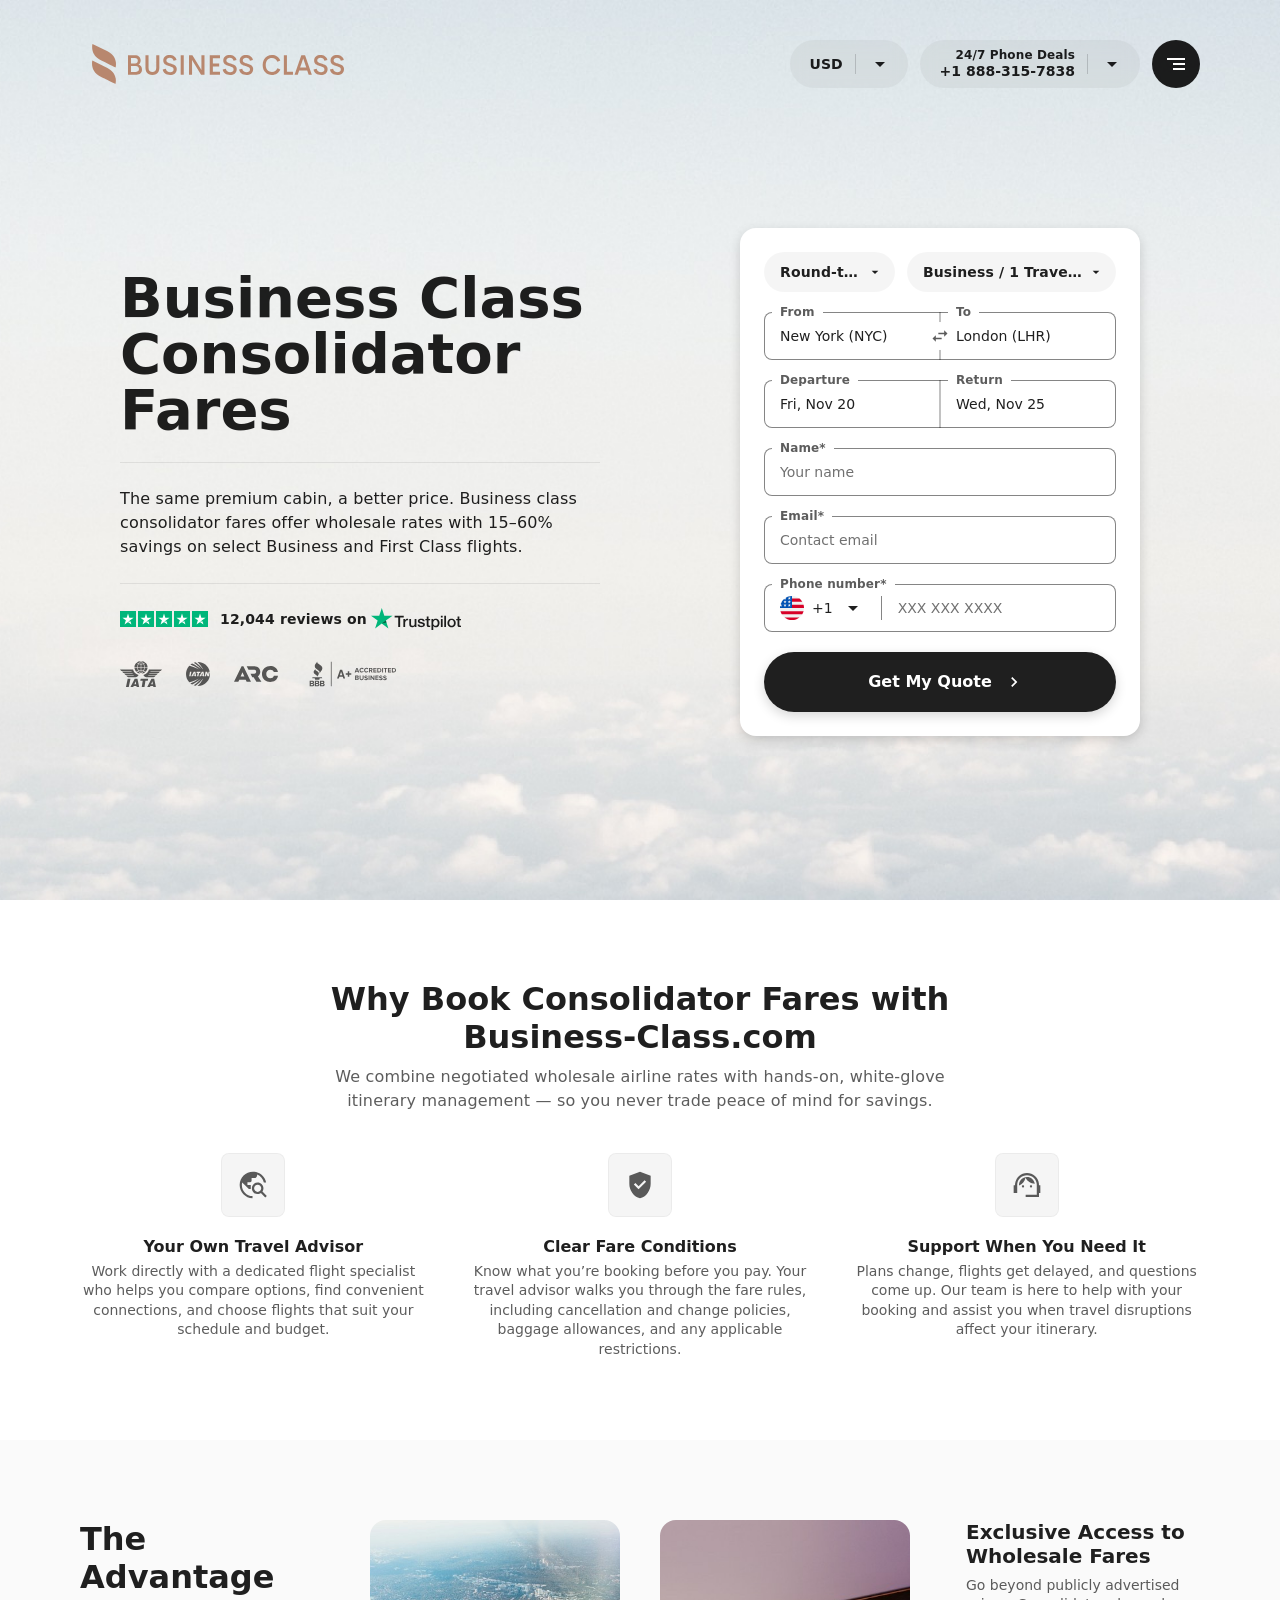
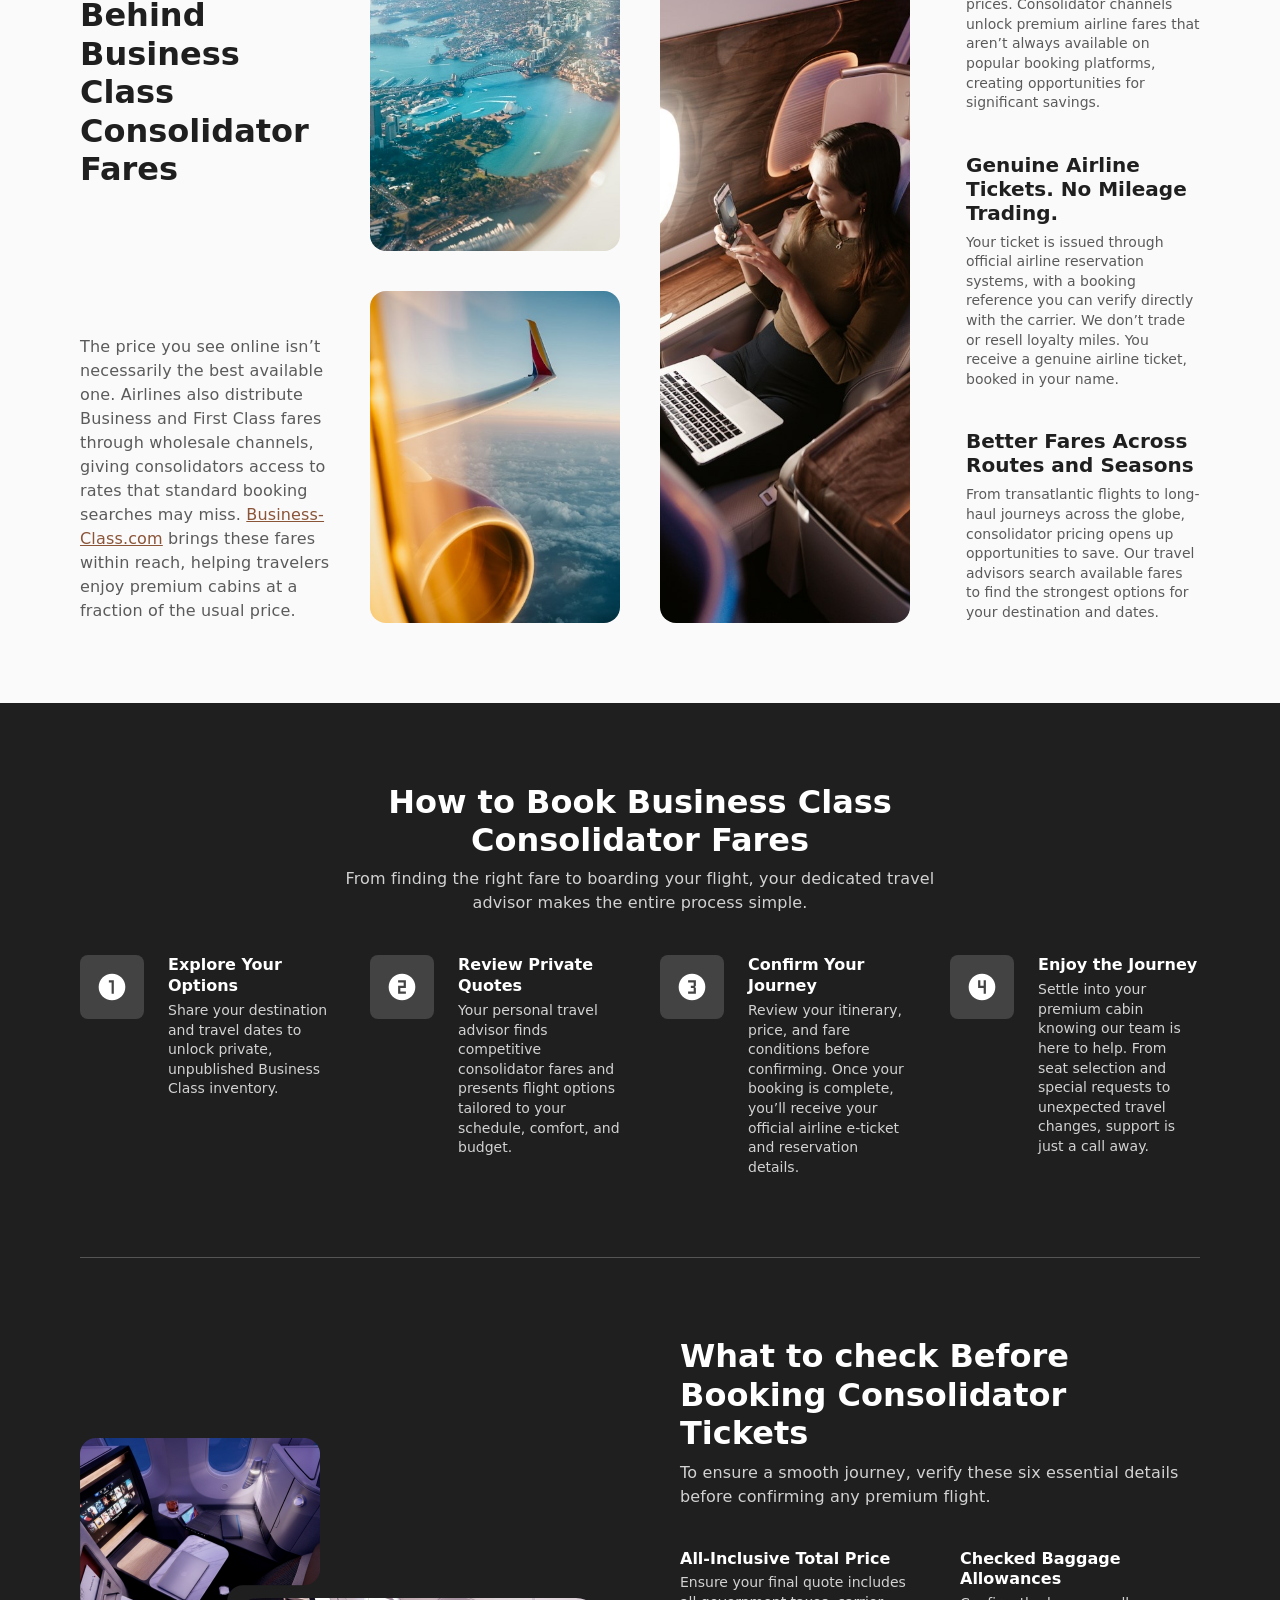
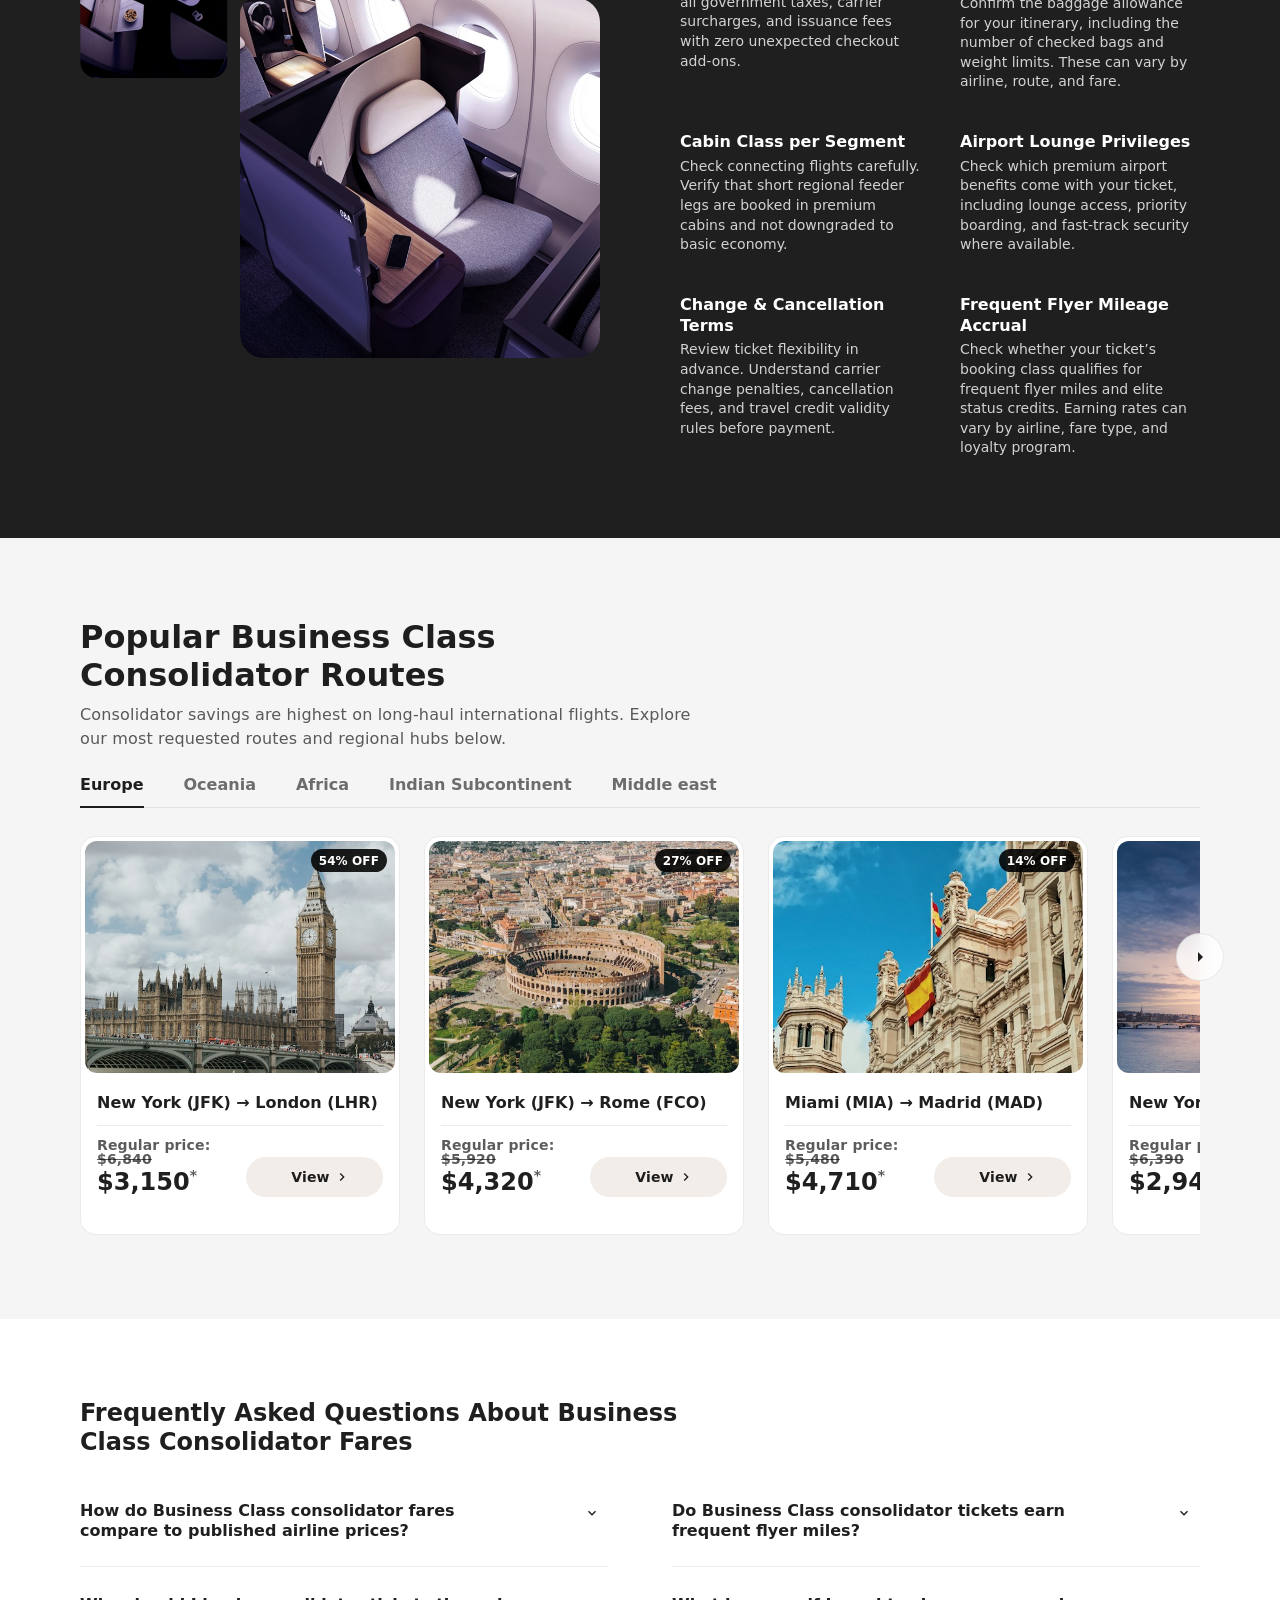
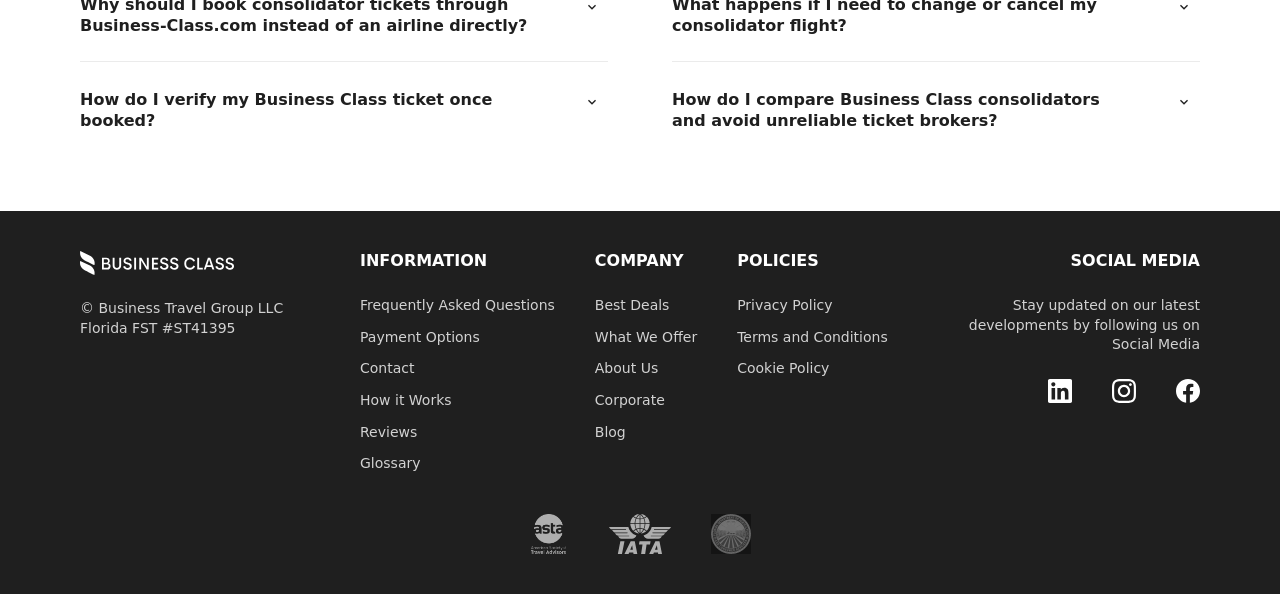
==== commit e0cbf8ee: "Show eight routes a region on the Consolidator page Co-Authored-By: Claude Opus 5.5 <noreply@anthrop" ====
--- a/consolidator.html
+++ b/consolidator.html
@@ -228,7 +228,7 @@
                 <hgroup class="heading-group heading-group--xs"><h3 class="heading-group__title" id="deals-europe-1-title">New York (JFK) → London (LHR)</h3></hgroup>
                 <hr class="card__divider">
                 <div class="card__footer">
-                  <p class="card__price"><span class="card__was">Regular price: <s>$4,321</s></span> <span class="card__amount">$1,234<span class="card__mark" aria-hidden="true">*</span></span></p>
+                  <p class="card__price"><span class="card__was">Regular price: <s>$6,840</s></span> <span class="card__amount">$3,150<span class="card__mark" aria-hidden="true">*</span></span></p>
                   <a class="card__link" href="#examples" aria-labelledby="deals-europe-1-view deals-europe-1-title"><span class="button button--sm button--brand card__action"><span class="button__label" id="deals-europe-1-view">View</span><span class="button__icon icon icon--chevron-right" aria-hidden="true"></span></span></a>
                 </div>
               </div>
@@ -239,7 +239,7 @@
                 <hgroup class="heading-group heading-group--xs"><h3 class="heading-group__title" id="deals-europe-2-title">New York (JFK) → Rome (FCO)</h3></hgroup>
                 <hr class="card__divider">
                 <div class="card__footer">
-                  <p class="card__price"><span class="card__was">Regular price: <s>$4,321</s></span> <span class="card__amount">$1,234<span class="card__mark" aria-hidden="true">*</span></span></p>
+                  <p class="card__price"><span class="card__was">Regular price: <s>$5,920</s></span> <span class="card__amount">$4,320<span class="card__mark" aria-hidden="true">*</span></span></p>
                   <a class="card__link" href="#examples" aria-labelledby="deals-europe-2-view deals-europe-2-title"><span class="button button--sm button--brand card__action"><span class="button__label" id="deals-europe-2-view">View</span><span class="button__icon icon icon--chevron-right" aria-hidden="true"></span></span></a>
                 </div>
               </div>
@@ -250,7 +250,7 @@
                 <hgroup class="heading-group heading-group--xs"><h3 class="heading-group__title" id="deals-europe-3-title">Miami (MIA) → Madrid (MAD)</h3></hgroup>
                 <hr class="card__divider">
                 <div class="card__footer">
-                  <p class="card__price"><span class="card__was">Regular price: <s>$4,321</s></span> <span class="card__amount">$1,234<span class="card__mark" aria-hidden="true">*</span></span></p>
+                  <p class="card__price"><span class="card__was">Regular price: <s>$5,480</s></span> <span class="card__amount">$4,710<span class="card__mark" aria-hidden="true">*</span></span></p>
                   <a class="card__link" href="#examples" aria-labelledby="deals-europe-3-view deals-europe-3-title"><span class="button button--sm button--brand card__action"><span class="button__label" id="deals-europe-3-view">View</span><span class="button__icon icon icon--chevron-right" aria-hidden="true"></span></span></a>
                 </div>
               </div>
@@ -261,8 +261,52 @@
                 <hgroup class="heading-group heading-group--xs"><h3 class="heading-group__title" id="deals-europe-4-title">New York (JFK) → Paris (CDG)</h3></hgroup>
                 <hr class="card__divider">
                 <div class="card__footer">
-                  <p class="card__price"><span class="card__was">Regular price: <s>$4,321</s></span> <span class="card__amount">$1,234<span class="card__mark" aria-hidden="true">*</span></span></p>
+                  <p class="card__price"><span class="card__was">Regular price: <s>$6,390</s></span> <span class="card__amount">$2,940<span class="card__mark" aria-hidden="true">*</span></span></p>
                   <a class="card__link" href="#examples" aria-labelledby="deals-europe-4-view deals-europe-4-title"><span class="button button--sm button--brand card__action"><span class="button__label" id="deals-europe-4-view">View</span><span class="button__icon icon icon--chevron-right" aria-hidden="true"></span></span></a>
+                </div>
+              </div>
+            </article></li>
+          <li class="carousel__item"><article class="card" aria-labelledby="deals-europe-5-title">
+              <div class="card__media"><img class="card__photo" src="images/country-czech-republic.jpg" alt=""><ul class="card__tags" aria-label="Tags"><li class="tag tag--sm">32% OFF</li></ul></div>
+              <div class="card__body">
+                <hgroup class="heading-group heading-group--xs"><h3 class="heading-group__title" id="deals-europe-5-title">Newark (EWR) → Prague (PRG)</h3></hgroup>
+                <hr class="card__divider">
+                <div class="card__footer">
+                  <p class="card__price"><span class="card__was">Regular price: <s>$5,760</s></span> <span class="card__amount">$3,920<span class="card__mark" aria-hidden="true">*</span></span></p>
+                  <a class="card__link" href="#examples" aria-labelledby="deals-europe-5-view deals-europe-5-title"><span class="button button--sm button--brand card__action"><span class="button__label" id="deals-europe-5-view">View</span><span class="button__icon icon icon--chevron-right" aria-hidden="true"></span></span></a>
+                </div>
+              </div>
+            </article></li>
+          <li class="carousel__item"><article class="card" aria-labelledby="deals-europe-6-title">
+              <div class="card__media"><img class="card__photo" src="images/country-germany.jpg" alt=""><ul class="card__tags" aria-label="Tags"><li class="tag tag--sm">41% OFF</li></ul></div>
+              <div class="card__body">
+                <hgroup class="heading-group heading-group--xs"><h3 class="heading-group__title" id="deals-europe-6-title">Chicago (ORD) → Munich (MUC)</h3></hgroup>
+                <hr class="card__divider">
+                <div class="card__footer">
+                  <p class="card__price"><span class="card__was">Regular price: <s>$6,120</s></span> <span class="card__amount">$3,610<span class="card__mark" aria-hidden="true">*</span></span></p>
+                  <a class="card__link" href="#examples" aria-labelledby="deals-europe-6-view deals-europe-6-title"><span class="button button--sm button--brand card__action"><span class="button__label" id="deals-europe-6-view">View</span><span class="button__icon icon icon--chevron-right" aria-hidden="true"></span></span></a>
+                </div>
+              </div>
+            </article></li>
+          <li class="carousel__item"><article class="card" aria-labelledby="deals-europe-7-title">
+              <div class="card__media"><img class="card__photo" src="images/country-spain.jpg" alt=""><ul class="card__tags" aria-label="Tags"><li class="tag tag--sm">23% OFF</li></ul></div>
+              <div class="card__body">
+                <hgroup class="heading-group heading-group--xs"><h3 class="heading-group__title" id="deals-europe-7-title">Boston (BOS) → Barcelona (BCN)</h3></hgroup>
+                <hr class="card__divider">
+                <div class="card__footer">
+                  <p class="card__price"><span class="card__was">Regular price: <s>$5,640</s></span> <span class="card__amount">$4,340<span class="card__mark" aria-hidden="true">*</span></span></p>
+                  <a class="card__link" href="#examples" aria-labelledby="deals-europe-7-view deals-europe-7-title"><span class="button button--sm button--brand card__action"><span class="button__label" id="deals-europe-7-view">View</span><span class="button__icon icon icon--chevron-right" aria-hidden="true"></span></span></a>
+                </div>
+              </div>
+            </article></li>
+          <li class="carousel__item"><article class="card" aria-labelledby="deals-europe-8-title">
+              <div class="card__media"><img class="card__photo" src="images/card-london.jpg" alt=""><ul class="card__tags" aria-label="Tags"><li class="tag tag--sm">18% OFF</li></ul></div>
+              <div class="card__body">
+                <hgroup class="heading-group heading-group--xs"><h3 class="heading-group__title" id="deals-europe-8-title">Los Angeles (LAX) → London (LHR)</h3></hgroup>
+                <hr class="card__divider">
+                <div class="card__footer">
+                  <p class="card__price"><span class="card__was">Regular price: <s>$7,980</s></span> <span class="card__amount">$6,540<span class="card__mark" aria-hidden="true">*</span></span></p>
+                  <a class="card__link" href="#examples" aria-labelledby="deals-europe-8-view deals-europe-8-title"><span class="button button--sm button--brand card__action"><span class="button__label" id="deals-europe-8-view">View</span><span class="button__icon icon icon--chevron-right" aria-hidden="true"></span></span></a>
                 </div>
               </div>
             </article></li>
@@ -271,79 +315,90 @@
         <div class="tabs__panel" role="tabpanel" id="deals-panel-oceania" aria-labelledby="deals-tab-oceania" hidden>
           <ul class="carousel" id="deals-row-oceania" aria-label="Deals in Oceania">
           <li class="carousel__item"><article class="card" aria-labelledby="deals-oceania-1-title">
-              <div class="card__media"><img class="card__photo" src="images/oceania-1.jpg" alt=""><ul class="card__tags" aria-label="Tags"><li class="tag tag--sm">54% OFF</li></ul></div>
-              <div class="card__body">
-                <hgroup class="heading-group heading-group--xs"><h3 class="heading-group__title" id="deals-oceania-1-title">Heading</h3><p class="heading-group__text">Access exclusive private fares not available to the public — save up to 60% on premium flights.</p></hgroup>
-                <hr class="card__divider">
-                <div class="card__footer">
-                  <p class="card__price"><span class="card__was">Regular price: <s>$4,321</s></span> <span class="card__amount">$1,234<span class="card__mark" aria-hidden="true">*</span></span></p>
+              <div class="card__media"><img class="card__photo" src="images/oceania-1.jpg" alt=""><ul class="card__tags" aria-label="Tags"><li class="tag tag--sm">38% OFF</li></ul></div>
+              <div class="card__body">
+                <hgroup class="heading-group heading-group--xs"><h3 class="heading-group__title" id="deals-oceania-1-title">Los Angeles (LAX) → Sydney (SYD)</h3></hgroup>
+                <hr class="card__divider">
+                <div class="card__footer">
+                  <p class="card__price"><span class="card__was">Regular price: <s>$11,850</s></span> <span class="card__amount">$7,350<span class="card__mark" aria-hidden="true">*</span></span></p>
                   <a class="card__link" href="#examples" aria-labelledby="deals-oceania-1-view deals-oceania-1-title"><span class="button button--sm button--brand card__action"><span class="button__label" id="deals-oceania-1-view">View</span><span class="button__icon icon icon--chevron-right" aria-hidden="true"></span></span></a>
                 </div>
               </div>
             </article></li>
           <li class="carousel__item"><article class="card" aria-labelledby="deals-oceania-2-title">
-              <div class="card__media"><img class="card__photo" src="images/oceania-2.jpg" alt=""><ul class="card__tags" aria-label="Tags"><li class="tag tag--sm">27% OFF</li></ul></div>
-              <div class="card__body">
-                <hgroup class="heading-group heading-group--xs"><h3 class="heading-group__title" id="deals-oceania-2-title">Heading</h3><p class="heading-group__text">Access exclusive private fares not available to the public — save up to 60% on premium flights.</p></hgroup>
-                <hr class="card__divider">
-                <div class="card__footer">
-                  <p class="card__price"><span class="card__was">Regular price: <s>$4,321</s></span> <span class="card__amount">$1,234<span class="card__mark" aria-hidden="true">*</span></span></p>
+              <div class="card__media"><img class="card__photo" src="images/oceania-2.jpg" alt=""><ul class="card__tags" aria-label="Tags"><li class="tag tag--sm">22% OFF</li></ul></div>
+              <div class="card__body">
+                <hgroup class="heading-group heading-group--xs"><h3 class="heading-group__title" id="deals-oceania-2-title">San Francisco (SFO) → Auckland (AKL)</h3></hgroup>
+                <hr class="card__divider">
+                <div class="card__footer">
+                  <p class="card__price"><span class="card__was">Regular price: <s>$9,640</s></span> <span class="card__amount">$7,520<span class="card__mark" aria-hidden="true">*</span></span></p>
                   <a class="card__link" href="#examples" aria-labelledby="deals-oceania-2-view deals-oceania-2-title"><span class="button button--sm button--brand card__action"><span class="button__label" id="deals-oceania-2-view">View</span><span class="button__icon icon icon--chevron-right" aria-hidden="true"></span></span></a>
                 </div>
               </div>
             </article></li>
           <li class="carousel__item"><article class="card" aria-labelledby="deals-oceania-3-title">
-              <div class="card__media"><img class="card__photo" src="images/oceania-3.jpg" alt=""><ul class="card__tags" aria-label="Tags"><li class="tag tag--sm">14% OFF</li></ul></div>
-              <div class="card__body">
-                <hgroup class="heading-group heading-group--xs"><h3 class="heading-group__title" id="deals-oceania-3-title">Heading</h3><p class="heading-group__text">Access exclusive private fares not available to the public — save up to 60% on premium flights.</p></hgroup>
-                <hr class="card__divider">
-                <div class="card__footer">
-                  <p class="card__price"><span class="card__was">Regular price: <s>$4,321</s></span> <span class="card__amount">$1,234<span class="card__mark" aria-hidden="true">*</span></span></p>
+              <div class="card__media"><img class="card__photo" src="images/oceania-3.jpg" alt=""><ul class="card__tags" aria-label="Tags"><li class="tag tag--sm">47% OFF</li></ul></div>
+              <div class="card__body">
+                <hgroup class="heading-group heading-group--xs"><h3 class="heading-group__title" id="deals-oceania-3-title">Los Angeles (LAX) → Melbourne (MEL)</h3></hgroup>
+                <hr class="card__divider">
+                <div class="card__footer">
+                  <p class="card__price"><span class="card__was">Regular price: <s>$11,420</s></span> <span class="card__amount">$6,050<span class="card__mark" aria-hidden="true">*</span></span></p>
                   <a class="card__link" href="#examples" aria-labelledby="deals-oceania-3-view deals-oceania-3-title"><span class="button button--sm button--brand card__action"><span class="button__label" id="deals-oceania-3-view">View</span><span class="button__icon icon icon--chevron-right" aria-hidden="true"></span></span></a>
                 </div>
               </div>
             </article></li>
           <li class="carousel__item"><article class="card" aria-labelledby="deals-oceania-4-title">
-              <div class="card__media"><img class="card__photo" src="images/oceania-4.jpg" alt=""><ul class="card__tags" aria-label="Tags"><li class="tag tag--sm">54% OFF</li></ul></div>
-              <div class="card__body">
-                <hgroup class="heading-group heading-group--xs"><h3 class="heading-group__title" id="deals-oceania-4-title">Heading</h3><p class="heading-group__text">Access exclusive private fares not available to the public — save up to 60% on premium flights.</p></hgroup>
-                <hr class="card__divider">
-                <div class="card__footer">
-                  <p class="card__price"><span class="card__was">Regular price: <s>$4,321</s></span> <span class="card__amount">$1,234<span class="card__mark" aria-hidden="true">*</span></span></p>
+              <div class="card__media"><img class="card__photo" src="images/oceania-4.jpg" alt=""><ul class="card__tags" aria-label="Tags"><li class="tag tag--sm">31% OFF</li></ul></div>
+              <div class="card__body">
+                <hgroup class="heading-group heading-group--xs"><h3 class="heading-group__title" id="deals-oceania-4-title">Dallas (DFW) → Brisbane (BNE)</h3></hgroup>
+                <hr class="card__divider">
+                <div class="card__footer">
+                  <p class="card__price"><span class="card__was">Regular price: <s>$12,380</s></span> <span class="card__amount">$8,540<span class="card__mark" aria-hidden="true">*</span></span></p>
                   <a class="card__link" href="#examples" aria-labelledby="deals-oceania-4-view deals-oceania-4-title"><span class="button button--sm button--brand card__action"><span class="button__label" id="deals-oceania-4-view">View</span><span class="button__icon icon icon--chevron-right" aria-hidden="true"></span></span></a>
                 </div>
               </div>
             </article></li>
           <li class="carousel__item"><article class="card" aria-labelledby="deals-oceania-5-title">
-              <div class="card__media"><img class="card__photo" src="images/oceania-1.jpg" alt=""><ul class="card__tags" aria-label="Tags"><li class="tag tag--sm">27% OFF</li></ul></div>
-              <div class="card__body">
-                <hgroup class="heading-group heading-group--xs"><h3 class="heading-group__title" id="deals-oceania-5-title">Heading</h3><p class="heading-group__text">Access exclusive private fares not available to the public — save up to 60% on premium flights.</p></hgroup>
-                <hr class="card__divider">
-                <div class="card__footer">
-                  <p class="card__price"><span class="card__was">Regular price: <s>$4,321</s></span> <span class="card__amount">$1,234<span class="card__mark" aria-hidden="true">*</span></span></p>
+              <div class="card__media"><img class="card__photo" src="images/oceania-1.jpg" alt=""><ul class="card__tags" aria-label="Tags"><li class="tag tag--sm">25% OFF</li></ul></div>
+              <div class="card__body">
+                <hgroup class="heading-group heading-group--xs"><h3 class="heading-group__title" id="deals-oceania-5-title">New York (JFK) → Sydney (SYD)</h3></hgroup>
+                <hr class="card__divider">
+                <div class="card__footer">
+                  <p class="card__price"><span class="card__was">Regular price: <s>$13,260</s></span> <span class="card__amount">$9,940<span class="card__mark" aria-hidden="true">*</span></span></p>
                   <a class="card__link" href="#examples" aria-labelledby="deals-oceania-5-view deals-oceania-5-title"><span class="button button--sm button--brand card__action"><span class="button__label" id="deals-oceania-5-view">View</span><span class="button__icon icon icon--chevron-right" aria-hidden="true"></span></span></a>
                 </div>
               </div>
             </article></li>
           <li class="carousel__item"><article class="card" aria-labelledby="deals-oceania-6-title">
-              <div class="card__media"><img class="card__photo" src="images/oceania-2.jpg" alt=""><ul class="card__tags" aria-label="Tags"><li class="tag tag--sm">14% OFF</li></ul></div>
-              <div class="card__body">
-                <hgroup class="heading-group heading-group--xs"><h3 class="heading-group__title" id="deals-oceania-6-title">Heading</h3><p class="heading-group__text">Access exclusive private fares not available to the public — save up to 60% on premium flights.</p></hgroup>
-                <hr class="card__divider">
-                <div class="card__footer">
-                  <p class="card__price"><span class="card__was">Regular price: <s>$4,321</s></span> <span class="card__amount">$1,234<span class="card__mark" aria-hidden="true">*</span></span></p>
+              <div class="card__media"><img class="card__photo" src="images/oceania-2.jpg" alt=""><ul class="card__tags" aria-label="Tags"><li class="tag tag--sm">52% OFF</li></ul></div>
+              <div class="card__body">
+                <hgroup class="heading-group heading-group--xs"><h3 class="heading-group__title" id="deals-oceania-6-title">Houston (IAH) → Auckland (AKL)</h3></hgroup>
+                <hr class="card__divider">
+                <div class="card__footer">
+                  <p class="card__price"><span class="card__was">Regular price: <s>$10,950</s></span> <span class="card__amount">$5,260<span class="card__mark" aria-hidden="true">*</span></span></p>
                   <a class="card__link" href="#examples" aria-labelledby="deals-oceania-6-view deals-oceania-6-title"><span class="button button--sm button--brand card__action"><span class="button__label" id="deals-oceania-6-view">View</span><span class="button__icon icon icon--chevron-right" aria-hidden="true"></span></span></a>
                 </div>
               </div>
             </article></li>
           <li class="carousel__item"><article class="card" aria-labelledby="deals-oceania-7-title">
-              <div class="card__media"><img class="card__photo" src="images/oceania-3.jpg" alt=""><ul class="card__tags" aria-label="Tags"><li class="tag tag--sm">54% OFF</li></ul></div>
-              <div class="card__body">
-                <hgroup class="heading-group heading-group--xs"><h3 class="heading-group__title" id="deals-oceania-7-title">Heading</h3><p class="heading-group__text">Access exclusive private fares not available to the public — save up to 60% on premium flights.</p></hgroup>
-                <hr class="card__divider">
-                <div class="card__footer">
-                  <p class="card__price"><span class="card__was">Regular price: <s>$4,321</s></span> <span class="card__amount">$1,234<span class="card__mark" aria-hidden="true">*</span></span></p>
+              <div class="card__media"><img class="card__photo" src="images/oceania-4.jpg" alt=""><ul class="card__tags" aria-label="Tags"><li class="tag tag--sm">19% OFF</li></ul></div>
+              <div class="card__body">
+                <hgroup class="heading-group heading-group--xs"><h3 class="heading-group__title" id="deals-oceania-7-title">Los Angeles (LAX) → Nadi (NAN)</h3></hgroup>
+                <hr class="card__divider">
+                <div class="card__footer">
+                  <p class="card__price"><span class="card__was">Regular price: <s>$7,860</s></span> <span class="card__amount">$6,370<span class="card__mark" aria-hidden="true">*</span></span></p>
                   <a class="card__link" href="#examples" aria-labelledby="deals-oceania-7-view deals-oceania-7-title"><span class="button button--sm button--brand card__action"><span class="button__label" id="deals-oceania-7-view">View</span><span class="button__icon icon icon--chevron-right" aria-hidden="true"></span></span></a>
+                </div>
+              </div>
+            </article></li>
+          <li class="carousel__item"><article class="card" aria-labelledby="deals-oceania-8-title">
+              <div class="card__media"><img class="card__photo" src="images/oceania-3.jpg" alt=""><ul class="card__tags" aria-label="Tags"><li class="tag tag--sm">35% OFF</li></ul></div>
+              <div class="card__body">
+                <hgroup class="heading-group heading-group--xs"><h3 class="heading-group__title" id="deals-oceania-8-title">Chicago (ORD) → Perth (PER)</h3></hgroup>
+                <hr class="card__divider">
+                <div class="card__footer">
+                  <p class="card__price"><span class="card__was">Regular price: <s>$13,940</s></span> <span class="card__amount">$9,060<span class="card__mark" aria-hidden="true">*</span></span></p>
+                  <a class="card__link" href="#examples" aria-labelledby="deals-oceania-8-view deals-oceania-8-title"><span class="button button--sm button--brand card__action"><span class="button__label" id="deals-oceania-8-view">View</span><span class="button__icon icon icon--chevron-right" aria-hidden="true"></span></span></a>
                 </div>
               </div>
             </article></li>
@@ -352,79 +407,90 @@
         <div class="tabs__panel" role="tabpanel" id="deals-panel-africa" aria-labelledby="deals-tab-africa" hidden>
           <ul class="carousel" id="deals-row-africa" aria-label="Deals in Africa">
           <li class="carousel__item"><article class="card" aria-labelledby="deals-africa-1-title">
-              <div class="card__media"><img class="card__photo" src="images/oceania-1.jpg" alt=""><ul class="card__tags" aria-label="Tags"><li class="tag tag--sm">54% OFF</li></ul></div>
-              <div class="card__body">
-                <hgroup class="heading-group heading-group--xs"><h3 class="heading-group__title" id="deals-africa-1-title">Heading</h3><p class="heading-group__text">Access exclusive private fares not available to the public — save up to 60% on premium flights.</p></hgroup>
-                <hr class="card__divider">
-                <div class="card__footer">
-                  <p class="card__price"><span class="card__was">Regular price: <s>$4,321</s></span> <span class="card__amount">$1,234<span class="card__mark" aria-hidden="true">*</span></span></p>
+              <div class="card__media"><img class="card__photo" src="images/oceania-1.jpg" alt=""><ul class="card__tags" aria-label="Tags"><li class="tag tag--sm">44% OFF</li></ul></div>
+              <div class="card__body">
+                <hgroup class="heading-group heading-group--xs"><h3 class="heading-group__title" id="deals-africa-1-title">New York (JFK) → Cape Town (CPT)</h3></hgroup>
+                <hr class="card__divider">
+                <div class="card__footer">
+                  <p class="card__price"><span class="card__was">Regular price: <s>$10,480</s></span> <span class="card__amount">$5,870<span class="card__mark" aria-hidden="true">*</span></span></p>
                   <a class="card__link" href="#examples" aria-labelledby="deals-africa-1-view deals-africa-1-title"><span class="button button--sm button--brand card__action"><span class="button__label" id="deals-africa-1-view">View</span><span class="button__icon icon icon--chevron-right" aria-hidden="true"></span></span></a>
                 </div>
               </div>
             </article></li>
           <li class="carousel__item"><article class="card" aria-labelledby="deals-africa-2-title">
-              <div class="card__media"><img class="card__photo" src="images/oceania-2.jpg" alt=""><ul class="card__tags" aria-label="Tags"><li class="tag tag--sm">27% OFF</li></ul></div>
-              <div class="card__body">
-                <hgroup class="heading-group heading-group--xs"><h3 class="heading-group__title" id="deals-africa-2-title">Heading</h3><p class="heading-group__text">Access exclusive private fares not available to the public — save up to 60% on premium flights.</p></hgroup>
-                <hr class="card__divider">
-                <div class="card__footer">
-                  <p class="card__price"><span class="card__was">Regular price: <s>$4,321</s></span> <span class="card__amount">$1,234<span class="card__mark" aria-hidden="true">*</span></span></p>
+              <div class="card__media"><img class="card__photo" src="images/oceania-2.jpg" alt=""><ul class="card__tags" aria-label="Tags"><li class="tag tag--sm">29% OFF</li></ul></div>
+              <div class="card__body">
+                <hgroup class="heading-group heading-group--xs"><h3 class="heading-group__title" id="deals-africa-2-title">Atlanta (ATL) → Johannesburg (JNB)</h3></hgroup>
+                <hr class="card__divider">
+                <div class="card__footer">
+                  <p class="card__price"><span class="card__was">Regular price: <s>$10,760</s></span> <span class="card__amount">$7,640<span class="card__mark" aria-hidden="true">*</span></span></p>
                   <a class="card__link" href="#examples" aria-labelledby="deals-africa-2-view deals-africa-2-title"><span class="button button--sm button--brand card__action"><span class="button__label" id="deals-africa-2-view">View</span><span class="button__icon icon icon--chevron-right" aria-hidden="true"></span></span></a>
                 </div>
               </div>
             </article></li>
           <li class="carousel__item"><article class="card" aria-labelledby="deals-africa-3-title">
-              <div class="card__media"><img class="card__photo" src="images/oceania-3.jpg" alt=""><ul class="card__tags" aria-label="Tags"><li class="tag tag--sm">14% OFF</li></ul></div>
-              <div class="card__body">
-                <hgroup class="heading-group heading-group--xs"><h3 class="heading-group__title" id="deals-africa-3-title">Heading</h3><p class="heading-group__text">Access exclusive private fares not available to the public — save up to 60% on premium flights.</p></hgroup>
-                <hr class="card__divider">
-                <div class="card__footer">
-                  <p class="card__price"><span class="card__was">Regular price: <s>$4,321</s></span> <span class="card__amount">$1,234<span class="card__mark" aria-hidden="true">*</span></span></p>
+              <div class="card__media"><img class="card__photo" src="images/oceania-3.jpg" alt=""><ul class="card__tags" aria-label="Tags"><li class="tag tag--sm">36% OFF</li></ul></div>
+              <div class="card__body">
+                <hgroup class="heading-group heading-group--xs"><h3 class="heading-group__title" id="deals-africa-3-title">New York (JFK) → Nairobi (NBO)</h3></hgroup>
+                <hr class="card__divider">
+                <div class="card__footer">
+                  <p class="card__price"><span class="card__was">Regular price: <s>$9,320</s></span> <span class="card__amount">$5,960<span class="card__mark" aria-hidden="true">*</span></span></p>
                   <a class="card__link" href="#examples" aria-labelledby="deals-africa-3-view deals-africa-3-title"><span class="button button--sm button--brand card__action"><span class="button__label" id="deals-africa-3-view">View</span><span class="button__icon icon icon--chevron-right" aria-hidden="true"></span></span></a>
                 </div>
               </div>
             </article></li>
           <li class="carousel__item"><article class="card" aria-labelledby="deals-africa-4-title">
-              <div class="card__media"><img class="card__photo" src="images/oceania-4.jpg" alt=""><ul class="card__tags" aria-label="Tags"><li class="tag tag--sm">54% OFF</li></ul></div>
-              <div class="card__body">
-                <hgroup class="heading-group heading-group--xs"><h3 class="heading-group__title" id="deals-africa-4-title">Heading</h3><p class="heading-group__text">Access exclusive private fares not available to the public — save up to 60% on premium flights.</p></hgroup>
-                <hr class="card__divider">
-                <div class="card__footer">
-                  <p class="card__price"><span class="card__was">Regular price: <s>$4,321</s></span> <span class="card__amount">$1,234<span class="card__mark" aria-hidden="true">*</span></span></p>
+              <div class="card__media"><img class="card__photo" src="images/oceania-4.jpg" alt=""><ul class="card__tags" aria-label="Tags"><li class="tag tag--sm">21% OFF</li></ul></div>
+              <div class="card__body">
+                <hgroup class="heading-group heading-group--xs"><h3 class="heading-group__title" id="deals-africa-4-title">Washington (IAD) → Casablanca (CMN)</h3></hgroup>
+                <hr class="card__divider">
+                <div class="card__footer">
+                  <p class="card__price"><span class="card__was">Regular price: <s>$6,980</s></span> <span class="card__amount">$5,510<span class="card__mark" aria-hidden="true">*</span></span></p>
                   <a class="card__link" href="#examples" aria-labelledby="deals-africa-4-view deals-africa-4-title"><span class="button button--sm button--brand card__action"><span class="button__label" id="deals-africa-4-view">View</span><span class="button__icon icon icon--chevron-right" aria-hidden="true"></span></span></a>
                 </div>
               </div>
             </article></li>
           <li class="carousel__item"><article class="card" aria-labelledby="deals-africa-5-title">
-              <div class="card__media"><img class="card__photo" src="images/oceania-1.jpg" alt=""><ul class="card__tags" aria-label="Tags"><li class="tag tag--sm">27% OFF</li></ul></div>
-              <div class="card__body">
-                <hgroup class="heading-group heading-group--xs"><h3 class="heading-group__title" id="deals-africa-5-title">Heading</h3><p class="heading-group__text">Access exclusive private fares not available to the public — save up to 60% on premium flights.</p></hgroup>
-                <hr class="card__divider">
-                <div class="card__footer">
-                  <p class="card__price"><span class="card__was">Regular price: <s>$4,321</s></span> <span class="card__amount">$1,234<span class="card__mark" aria-hidden="true">*</span></span></p>
+              <div class="card__media"><img class="card__photo" src="images/oceania-1.jpg" alt=""><ul class="card__tags" aria-label="Tags"><li class="tag tag--sm">48% OFF</li></ul></div>
+              <div class="card__body">
+                <hgroup class="heading-group heading-group--xs"><h3 class="heading-group__title" id="deals-africa-5-title">New York (JFK) → Cairo (CAI)</h3></hgroup>
+                <hr class="card__divider">
+                <div class="card__footer">
+                  <p class="card__price"><span class="card__was">Regular price: <s>$7,640</s></span> <span class="card__amount">$3,970<span class="card__mark" aria-hidden="true">*</span></span></p>
                   <a class="card__link" href="#examples" aria-labelledby="deals-africa-5-view deals-africa-5-title"><span class="button button--sm button--brand card__action"><span class="button__label" id="deals-africa-5-view">View</span><span class="button__icon icon icon--chevron-right" aria-hidden="true"></span></span></a>
                 </div>
               </div>
             </article></li>
           <li class="carousel__item"><article class="card" aria-labelledby="deals-africa-6-title">
-              <div class="card__media"><img class="card__photo" src="images/oceania-2.jpg" alt=""><ul class="card__tags" aria-label="Tags"><li class="tag tag--sm">14% OFF</li></ul></div>
-              <div class="card__body">
-                <hgroup class="heading-group heading-group--xs"><h3 class="heading-group__title" id="deals-africa-6-title">Heading</h3><p class="heading-group__text">Access exclusive private fares not available to the public — save up to 60% on premium flights.</p></hgroup>
-                <hr class="card__divider">
-                <div class="card__footer">
-                  <p class="card__price"><span class="card__was">Regular price: <s>$4,321</s></span> <span class="card__amount">$1,234<span class="card__mark" aria-hidden="true">*</span></span></p>
+              <div class="card__media"><img class="card__photo" src="images/oceania-2.jpg" alt=""><ul class="card__tags" aria-label="Tags"><li class="tag tag--sm">33% OFF</li></ul></div>
+              <div class="card__body">
+                <hgroup class="heading-group heading-group--xs"><h3 class="heading-group__title" id="deals-africa-6-title">Houston (IAH) → Lagos (LOS)</h3></hgroup>
+                <hr class="card__divider">
+                <div class="card__footer">
+                  <p class="card__price"><span class="card__was">Regular price: <s>$8,860</s></span> <span class="card__amount">$5,940<span class="card__mark" aria-hidden="true">*</span></span></p>
                   <a class="card__link" href="#examples" aria-labelledby="deals-africa-6-view deals-africa-6-title"><span class="button button--sm button--brand card__action"><span class="button__label" id="deals-africa-6-view">View</span><span class="button__icon icon icon--chevron-right" aria-hidden="true"></span></span></a>
                 </div>
               </div>
             </article></li>
           <li class="carousel__item"><article class="card" aria-labelledby="deals-africa-7-title">
-              <div class="card__media"><img class="card__photo" src="images/oceania-3.jpg" alt=""><ul class="card__tags" aria-label="Tags"><li class="tag tag--sm">54% OFF</li></ul></div>
-              <div class="card__body">
-                <hgroup class="heading-group heading-group--xs"><h3 class="heading-group__title" id="deals-africa-7-title">Heading</h3><p class="heading-group__text">Access exclusive private fares not available to the public — save up to 60% on premium flights.</p></hgroup>
-                <hr class="card__divider">
-                <div class="card__footer">
-                  <p class="card__price"><span class="card__was">Regular price: <s>$4,321</s></span> <span class="card__amount">$1,234<span class="card__mark" aria-hidden="true">*</span></span></p>
+              <div class="card__media"><img class="card__photo" src="images/oceania-3.jpg" alt=""><ul class="card__tags" aria-label="Tags"><li class="tag tag--sm">26% OFF</li></ul></div>
+              <div class="card__body">
+                <hgroup class="heading-group heading-group--xs"><h3 class="heading-group__title" id="deals-africa-7-title">Washington (IAD) → Addis Ababa (ADD)</h3></hgroup>
+                <hr class="card__divider">
+                <div class="card__footer">
+                  <p class="card__price"><span class="card__was">Regular price: <s>$8,240</s></span> <span class="card__amount">$6,100<span class="card__mark" aria-hidden="true">*</span></span></p>
                   <a class="card__link" href="#examples" aria-labelledby="deals-africa-7-view deals-africa-7-title"><span class="button button--sm button--brand card__action"><span class="button__label" id="deals-africa-7-view">View</span><span class="button__icon icon icon--chevron-right" aria-hidden="true"></span></span></a>
+                </div>
+              </div>
+            </article></li>
+          <li class="carousel__item"><article class="card" aria-labelledby="deals-africa-8-title">
+              <div class="card__media"><img class="card__photo" src="images/oceania-4.jpg" alt=""><ul class="card__tags" aria-label="Tags"><li class="tag tag--sm">57% OFF</li></ul></div>
+              <div class="card__body">
+                <hgroup class="heading-group heading-group--xs"><h3 class="heading-group__title" id="deals-africa-8-title">New York (JFK) → Accra (ACC)</h3></hgroup>
+                <hr class="card__divider">
+                <div class="card__footer">
+                  <p class="card__price"><span class="card__was">Regular price: <s>$8,120</s></span> <span class="card__amount">$3,490<span class="card__mark" aria-hidden="true">*</span></span></p>
+                  <a class="card__link" href="#examples" aria-labelledby="deals-africa-8-view deals-africa-8-title"><span class="button button--sm button--brand card__action"><span class="button__label" id="deals-africa-8-view">View</span><span class="button__icon icon icon--chevron-right" aria-hidden="true"></span></span></a>
                 </div>
               </div>
             </article></li>
@@ -433,79 +499,90 @@
         <div class="tabs__panel" role="tabpanel" id="deals-panel-indian-subcontinent" aria-labelledby="deals-tab-indian-subcontinent" hidden>
           <ul class="carousel" id="deals-row-indian-subcontinent" aria-label="Deals in Indian Subcontinent">
           <li class="carousel__item"><article class="card" aria-labelledby="deals-indian-subcontinent-1-title">
-              <div class="card__media"><img class="card__photo" src="images/oceania-1.jpg" alt=""><ul class="card__tags" aria-label="Tags"><li class="tag tag--sm">54% OFF</li></ul></div>
-              <div class="card__body">
-                <hgroup class="heading-group heading-group--xs"><h3 class="heading-group__title" id="deals-indian-subcontinent-1-title">Heading</h3><p class="heading-group__text">Access exclusive private fares not available to the public — save up to 60% on premium flights.</p></hgroup>
-                <hr class="card__divider">
-                <div class="card__footer">
-                  <p class="card__price"><span class="card__was">Regular price: <s>$4,321</s></span> <span class="card__amount">$1,234<span class="card__mark" aria-hidden="true">*</span></span></p>
+              <div class="card__media"><img class="card__photo" src="images/oceania-1.jpg" alt=""><ul class="card__tags" aria-label="Tags"><li class="tag tag--sm">42% OFF</li></ul></div>
+              <div class="card__body">
+                <hgroup class="heading-group heading-group--xs"><h3 class="heading-group__title" id="deals-indian-subcontinent-1-title">New York (JFK) → Delhi (DEL)</h3></hgroup>
+                <hr class="card__divider">
+                <div class="card__footer">
+                  <p class="card__price"><span class="card__was">Regular price: <s>$8,960</s></span> <span class="card__amount">$5,200<span class="card__mark" aria-hidden="true">*</span></span></p>
                   <a class="card__link" href="#examples" aria-labelledby="deals-indian-subcontinent-1-view deals-indian-subcontinent-1-title"><span class="button button--sm button--brand card__action"><span class="button__label" id="deals-indian-subcontinent-1-view">View</span><span class="button__icon icon icon--chevron-right" aria-hidden="true"></span></span></a>
                 </div>
               </div>
             </article></li>
           <li class="carousel__item"><article class="card" aria-labelledby="deals-indian-subcontinent-2-title">
-              <div class="card__media"><img class="card__photo" src="images/oceania-2.jpg" alt=""><ul class="card__tags" aria-label="Tags"><li class="tag tag--sm">27% OFF</li></ul></div>
-              <div class="card__body">
-                <hgroup class="heading-group heading-group--xs"><h3 class="heading-group__title" id="deals-indian-subcontinent-2-title">Heading</h3><p class="heading-group__text">Access exclusive private fares not available to the public — save up to 60% on premium flights.</p></hgroup>
-                <hr class="card__divider">
-                <div class="card__footer">
-                  <p class="card__price"><span class="card__was">Regular price: <s>$4,321</s></span> <span class="card__amount">$1,234<span class="card__mark" aria-hidden="true">*</span></span></p>
+              <div class="card__media"><img class="card__photo" src="images/oceania-2.jpg" alt=""><ul class="card__tags" aria-label="Tags"><li class="tag tag--sm">31% OFF</li></ul></div>
+              <div class="card__body">
+                <hgroup class="heading-group heading-group--xs"><h3 class="heading-group__title" id="deals-indian-subcontinent-2-title">Newark (EWR) → Mumbai (BOM)</h3></hgroup>
+                <hr class="card__divider">
+                <div class="card__footer">
+                  <p class="card__price"><span class="card__was">Regular price: <s>$9,240</s></span> <span class="card__amount">$6,380<span class="card__mark" aria-hidden="true">*</span></span></p>
                   <a class="card__link" href="#examples" aria-labelledby="deals-indian-subcontinent-2-view deals-indian-subcontinent-2-title"><span class="button button--sm button--brand card__action"><span class="button__label" id="deals-indian-subcontinent-2-view">View</span><span class="button__icon icon icon--chevron-right" aria-hidden="true"></span></span></a>
                 </div>
               </div>
             </article></li>
           <li class="carousel__item"><article class="card" aria-labelledby="deals-indian-subcontinent-3-title">
-              <div class="card__media"><img class="card__photo" src="images/oceania-3.jpg" alt=""><ul class="card__tags" aria-label="Tags"><li class="tag tag--sm">14% OFF</li></ul></div>
-              <div class="card__body">
-                <hgroup class="heading-group heading-group--xs"><h3 class="heading-group__title" id="deals-indian-subcontinent-3-title">Heading</h3><p class="heading-group__text">Access exclusive private fares not available to the public — save up to 60% on premium flights.</p></hgroup>
-                <hr class="card__divider">
-                <div class="card__footer">
-                  <p class="card__price"><span class="card__was">Regular price: <s>$4,321</s></span> <span class="card__amount">$1,234<span class="card__mark" aria-hidden="true">*</span></span></p>
+              <div class="card__media"><img class="card__photo" src="images/oceania-3.jpg" alt=""><ul class="card__tags" aria-label="Tags"><li class="tag tag--sm">24% OFF</li></ul></div>
+              <div class="card__body">
+                <hgroup class="heading-group heading-group--xs"><h3 class="heading-group__title" id="deals-indian-subcontinent-3-title">San Francisco (SFO) → Bengaluru (BLR)</h3></hgroup>
+                <hr class="card__divider">
+                <div class="card__footer">
+                  <p class="card__price"><span class="card__was">Regular price: <s>$9,780</s></span> <span class="card__amount">$7,430<span class="card__mark" aria-hidden="true">*</span></span></p>
                   <a class="card__link" href="#examples" aria-labelledby="deals-indian-subcontinent-3-view deals-indian-subcontinent-3-title"><span class="button button--sm button--brand card__action"><span class="button__label" id="deals-indian-subcontinent-3-view">View</span><span class="button__icon icon icon--chevron-right" aria-hidden="true"></span></span></a>
                 </div>
               </div>
             </article></li>
           <li class="carousel__item"><article class="card" aria-labelledby="deals-indian-subcontinent-4-title">
-              <div class="card__media"><img class="card__photo" src="images/oceania-4.jpg" alt=""><ul class="card__tags" aria-label="Tags"><li class="tag tag--sm">54% OFF</li></ul></div>
-              <div class="card__body">
-                <hgroup class="heading-group heading-group--xs"><h3 class="heading-group__title" id="deals-indian-subcontinent-4-title">Heading</h3><p class="heading-group__text">Access exclusive private fares not available to the public — save up to 60% on premium flights.</p></hgroup>
-                <hr class="card__divider">
-                <div class="card__footer">
-                  <p class="card__price"><span class="card__was">Regular price: <s>$4,321</s></span> <span class="card__amount">$1,234<span class="card__mark" aria-hidden="true">*</span></span></p>
+              <div class="card__media"><img class="card__photo" src="images/oceania-4.jpg" alt=""><ul class="card__tags" aria-label="Tags"><li class="tag tag--sm">39% OFF</li></ul></div>
+              <div class="card__body">
+                <hgroup class="heading-group heading-group--xs"><h3 class="heading-group__title" id="deals-indian-subcontinent-4-title">Chicago (ORD) → Hyderabad (HYD)</h3></hgroup>
+                <hr class="card__divider">
+                <div class="card__footer">
+                  <p class="card__price"><span class="card__was">Regular price: <s>$9,560</s></span> <span class="card__amount">$5,830<span class="card__mark" aria-hidden="true">*</span></span></p>
                   <a class="card__link" href="#examples" aria-labelledby="deals-indian-subcontinent-4-view deals-indian-subcontinent-4-title"><span class="button button--sm button--brand card__action"><span class="button__label" id="deals-indian-subcontinent-4-view">View</span><span class="button__icon icon icon--chevron-right" aria-hidden="true"></span></span></a>
                 </div>
               </div>
             </article></li>
           <li class="carousel__item"><article class="card" aria-labelledby="deals-indian-subcontinent-5-title">
-              <div class="card__media"><img class="card__photo" src="images/oceania-1.jpg" alt=""><ul class="card__tags" aria-label="Tags"><li class="tag tag--sm">27% OFF</li></ul></div>
-              <div class="card__body">
-                <hgroup class="heading-group heading-group--xs"><h3 class="heading-group__title" id="deals-indian-subcontinent-5-title">Heading</h3><p class="heading-group__text">Access exclusive private fares not available to the public — save up to 60% on premium flights.</p></hgroup>
-                <hr class="card__divider">
-                <div class="card__footer">
-                  <p class="card__price"><span class="card__was">Regular price: <s>$4,321</s></span> <span class="card__amount">$1,234<span class="card__mark" aria-hidden="true">*</span></span></p>
+              <div class="card__media"><img class="card__photo" src="images/oceania-1.jpg" alt=""><ul class="card__tags" aria-label="Tags"><li class="tag tag--sm">28% OFF</li></ul></div>
+              <div class="card__body">
+                <hgroup class="heading-group heading-group--xs"><h3 class="heading-group__title" id="deals-indian-subcontinent-5-title">Washington (IAD) → Chennai (MAA)</h3></hgroup>
+                <hr class="card__divider">
+                <div class="card__footer">
+                  <p class="card__price"><span class="card__was">Regular price: <s>$9,340</s></span> <span class="card__amount">$6,720<span class="card__mark" aria-hidden="true">*</span></span></p>
                   <a class="card__link" href="#examples" aria-labelledby="deals-indian-subcontinent-5-view deals-indian-subcontinent-5-title"><span class="button button--sm button--brand card__action"><span class="button__label" id="deals-indian-subcontinent-5-view">View</span><span class="button__icon icon icon--chevron-right" aria-hidden="true"></span></span></a>
                 </div>
               </div>
             </article></li>
           <li class="carousel__item"><article class="card" aria-labelledby="deals-indian-subcontinent-6-title">
-              <div class="card__media"><img class="card__photo" src="images/oceania-2.jpg" alt=""><ul class="card__tags" aria-label="Tags"><li class="tag tag--sm">14% OFF</li></ul></div>
-              <div class="card__body">
-                <hgroup class="heading-group heading-group--xs"><h3 class="heading-group__title" id="deals-indian-subcontinent-6-title">Heading</h3><p class="heading-group__text">Access exclusive private fares not available to the public — save up to 60% on premium flights.</p></hgroup>
-                <hr class="card__divider">
-                <div class="card__footer">
-                  <p class="card__price"><span class="card__was">Regular price: <s>$4,321</s></span> <span class="card__amount">$1,234<span class="card__mark" aria-hidden="true">*</span></span></p>
+              <div class="card__media"><img class="card__photo" src="images/oceania-2.jpg" alt=""><ul class="card__tags" aria-label="Tags"><li class="tag tag--sm">46% OFF</li></ul></div>
+              <div class="card__body">
+                <hgroup class="heading-group heading-group--xs"><h3 class="heading-group__title" id="deals-indian-subcontinent-6-title">Atlanta (ATL) → Kolkata (CCU)</h3></hgroup>
+                <hr class="card__divider">
+                <div class="card__footer">
+                  <p class="card__price"><span class="card__was">Regular price: <s>$10,120</s></span> <span class="card__amount">$5,460<span class="card__mark" aria-hidden="true">*</span></span></p>
                   <a class="card__link" href="#examples" aria-labelledby="deals-indian-subcontinent-6-view deals-indian-subcontinent-6-title"><span class="button button--sm button--brand card__action"><span class="button__label" id="deals-indian-subcontinent-6-view">View</span><span class="button__icon icon icon--chevron-right" aria-hidden="true"></span></span></a>
                 </div>
               </div>
             </article></li>
           <li class="carousel__item"><article class="card" aria-labelledby="deals-indian-subcontinent-7-title">
-              <div class="card__media"><img class="card__photo" src="images/oceania-3.jpg" alt=""><ul class="card__tags" aria-label="Tags"><li class="tag tag--sm">54% OFF</li></ul></div>
-              <div class="card__body">
-                <hgroup class="heading-group heading-group--xs"><h3 class="heading-group__title" id="deals-indian-subcontinent-7-title">Heading</h3><p class="heading-group__text">Access exclusive private fares not available to the public — save up to 60% on premium flights.</p></hgroup>
-                <hr class="card__divider">
-                <div class="card__footer">
-                  <p class="card__price"><span class="card__was">Regular price: <s>$4,321</s></span> <span class="card__amount">$1,234<span class="card__mark" aria-hidden="true">*</span></span></p>
+              <div class="card__media"><img class="card__photo" src="images/oceania-3.jpg" alt=""><ul class="card__tags" aria-label="Tags"><li class="tag tag--sm">34% OFF</li></ul></div>
+              <div class="card__body">
+                <hgroup class="heading-group heading-group--xs"><h3 class="heading-group__title" id="deals-indian-subcontinent-7-title">New York (JFK) → Colombo (CMB)</h3></hgroup>
+                <hr class="card__divider">
+                <div class="card__footer">
+                  <p class="card__price"><span class="card__was">Regular price: <s>$10,640</s></span> <span class="card__amount">$7,020<span class="card__mark" aria-hidden="true">*</span></span></p>
                   <a class="card__link" href="#examples" aria-labelledby="deals-indian-subcontinent-7-view deals-indian-subcontinent-7-title"><span class="button button--sm button--brand card__action"><span class="button__label" id="deals-indian-subcontinent-7-view">View</span><span class="button__icon icon icon--chevron-right" aria-hidden="true"></span></span></a>
+                </div>
+              </div>
+            </article></li>
+          <li class="carousel__item"><article class="card" aria-labelledby="deals-indian-subcontinent-8-title">
+              <div class="card__media"><img class="card__photo" src="images/oceania-4.jpg" alt=""><ul class="card__tags" aria-label="Tags"><li class="tag tag--sm">20% OFF</li></ul></div>
+              <div class="card__body">
+                <hgroup class="heading-group heading-group--xs"><h3 class="heading-group__title" id="deals-indian-subcontinent-8-title">New York (JFK) → Dhaka (DAC)</h3></hgroup>
+                <hr class="card__divider">
+                <div class="card__footer">
+                  <p class="card__price"><span class="card__was">Regular price: <s>$9,860</s></span> <span class="card__amount">$7,890<span class="card__mark" aria-hidden="true">*</span></span></p>
+                  <a class="card__link" href="#examples" aria-labelledby="deals-indian-subcontinent-8-view deals-indian-subcontinent-8-title"><span class="button button--sm button--brand card__action"><span class="button__label" id="deals-indian-subcontinent-8-view">View</span><span class="button__icon icon icon--chevron-right" aria-hidden="true"></span></span></a>
                 </div>
               </div>
             </article></li>
@@ -514,79 +591,90 @@
         <div class="tabs__panel" role="tabpanel" id="deals-panel-middle-east" aria-labelledby="deals-tab-middle-east" hidden>
           <ul class="carousel" id="deals-row-middle-east" aria-label="Deals in Middle east">
           <li class="carousel__item"><article class="card" aria-labelledby="deals-middle-east-1-title">
-              <div class="card__media"><img class="card__photo" src="images/oceania-1.jpg" alt=""><ul class="card__tags" aria-label="Tags"><li class="tag tag--sm">54% OFF</li></ul></div>
-              <div class="card__body">
-                <hgroup class="heading-group heading-group--xs"><h3 class="heading-group__title" id="deals-middle-east-1-title">Heading</h3><p class="heading-group__text">Access exclusive private fares not available to the public — save up to 60% on premium flights.</p></hgroup>
-                <hr class="card__divider">
-                <div class="card__footer">
-                  <p class="card__price"><span class="card__was">Regular price: <s>$4,321</s></span> <span class="card__amount">$1,234<span class="card__mark" aria-hidden="true">*</span></span></p>
+              <div class="card__media"><img class="card__photo" src="images/post-dubai.jpg" alt=""><ul class="card__tags" aria-label="Tags"><li class="tag tag--sm">37% OFF</li></ul></div>
+              <div class="card__body">
+                <hgroup class="heading-group heading-group--xs"><h3 class="heading-group__title" id="deals-middle-east-1-title">New York (JFK) → Dubai (DXB)</h3></hgroup>
+                <hr class="card__divider">
+                <div class="card__footer">
+                  <p class="card__price"><span class="card__was">Regular price: <s>$9,480</s></span> <span class="card__amount">$5,970<span class="card__mark" aria-hidden="true">*</span></span></p>
                   <a class="card__link" href="#examples" aria-labelledby="deals-middle-east-1-view deals-middle-east-1-title"><span class="button button--sm button--brand card__action"><span class="button__label" id="deals-middle-east-1-view">View</span><span class="button__icon icon icon--chevron-right" aria-hidden="true"></span></span></a>
                 </div>
               </div>
             </article></li>
           <li class="carousel__item"><article class="card" aria-labelledby="deals-middle-east-2-title">
-              <div class="card__media"><img class="card__photo" src="images/oceania-2.jpg" alt=""><ul class="card__tags" aria-label="Tags"><li class="tag tag--sm">27% OFF</li></ul></div>
-              <div class="card__body">
-                <hgroup class="heading-group heading-group--xs"><h3 class="heading-group__title" id="deals-middle-east-2-title">Heading</h3><p class="heading-group__text">Access exclusive private fares not available to the public — save up to 60% on premium flights.</p></hgroup>
-                <hr class="card__divider">
-                <div class="card__footer">
-                  <p class="card__price"><span class="card__was">Regular price: <s>$4,321</s></span> <span class="card__amount">$1,234<span class="card__mark" aria-hidden="true">*</span></span></p>
+              <div class="card__media"><img class="card__photo" src="images/oceania-2.jpg" alt=""><ul class="card__tags" aria-label="Tags"><li class="tag tag--sm">26% OFF</li></ul></div>
+              <div class="card__body">
+                <hgroup class="heading-group heading-group--xs"><h3 class="heading-group__title" id="deals-middle-east-2-title">Houston (IAH) → Doha (DOH)</h3></hgroup>
+                <hr class="card__divider">
+                <div class="card__footer">
+                  <p class="card__price"><span class="card__was">Regular price: <s>$9,160</s></span> <span class="card__amount">$6,780<span class="card__mark" aria-hidden="true">*</span></span></p>
                   <a class="card__link" href="#examples" aria-labelledby="deals-middle-east-2-view deals-middle-east-2-title"><span class="button button--sm button--brand card__action"><span class="button__label" id="deals-middle-east-2-view">View</span><span class="button__icon icon icon--chevron-right" aria-hidden="true"></span></span></a>
                 </div>
               </div>
             </article></li>
           <li class="carousel__item"><article class="card" aria-labelledby="deals-middle-east-3-title">
-              <div class="card__media"><img class="card__photo" src="images/oceania-3.jpg" alt=""><ul class="card__tags" aria-label="Tags"><li class="tag tag--sm">14% OFF</li></ul></div>
-              <div class="card__body">
-                <hgroup class="heading-group heading-group--xs"><h3 class="heading-group__title" id="deals-middle-east-3-title">Heading</h3><p class="heading-group__text">Access exclusive private fares not available to the public — save up to 60% on premium flights.</p></hgroup>
-                <hr class="card__divider">
-                <div class="card__footer">
-                  <p class="card__price"><span class="card__was">Regular price: <s>$4,321</s></span> <span class="card__amount">$1,234<span class="card__mark" aria-hidden="true">*</span></span></p>
+              <div class="card__media"><img class="card__photo" src="images/oceania-3.jpg" alt=""><ul class="card__tags" aria-label="Tags"><li class="tag tag--sm">45% OFF</li></ul></div>
+              <div class="card__body">
+                <hgroup class="heading-group heading-group--xs"><h3 class="heading-group__title" id="deals-middle-east-3-title">Chicago (ORD) → Abu Dhabi (AUH)</h3></hgroup>
+                <hr class="card__divider">
+                <div class="card__footer">
+                  <p class="card__price"><span class="card__was">Regular price: <s>$9,720</s></span> <span class="card__amount">$5,350<span class="card__mark" aria-hidden="true">*</span></span></p>
                   <a class="card__link" href="#examples" aria-labelledby="deals-middle-east-3-view deals-middle-east-3-title"><span class="button button--sm button--brand card__action"><span class="button__label" id="deals-middle-east-3-view">View</span><span class="button__icon icon icon--chevron-right" aria-hidden="true"></span></span></a>
                 </div>
               </div>
             </article></li>
           <li class="carousel__item"><article class="card" aria-labelledby="deals-middle-east-4-title">
-              <div class="card__media"><img class="card__photo" src="images/oceania-4.jpg" alt=""><ul class="card__tags" aria-label="Tags"><li class="tag tag--sm">54% OFF</li></ul></div>
-              <div class="card__body">
-                <hgroup class="heading-group heading-group--xs"><h3 class="heading-group__title" id="deals-middle-east-4-title">Heading</h3><p class="heading-group__text">Access exclusive private fares not available to the public — save up to 60% on premium flights.</p></hgroup>
-                <hr class="card__divider">
-                <div class="card__footer">
-                  <p class="card__price"><span class="card__was">Regular price: <s>$4,321</s></span> <span class="card__amount">$1,234<span class="card__mark" aria-hidden="true">*</span></span></p>
+              <div class="card__media"><img class="card__photo" src="images/oceania-4.jpg" alt=""><ul class="card__tags" aria-label="Tags"><li class="tag tag--sm">18% OFF</li></ul></div>
+              <div class="card__body">
+                <hgroup class="heading-group heading-group--xs"><h3 class="heading-group__title" id="deals-middle-east-4-title">New York (JFK) → Tel Aviv (TLV)</h3></hgroup>
+                <hr class="card__divider">
+                <div class="card__footer">
+                  <p class="card__price"><span class="card__was">Regular price: <s>$7,860</s></span> <span class="card__amount">$6,450<span class="card__mark" aria-hidden="true">*</span></span></p>
                   <a class="card__link" href="#examples" aria-labelledby="deals-middle-east-4-view deals-middle-east-4-title"><span class="button button--sm button--brand card__action"><span class="button__label" id="deals-middle-east-4-view">View</span><span class="button__icon icon icon--chevron-right" aria-hidden="true"></span></span></a>
                 </div>
               </div>
             </article></li>
           <li class="carousel__item"><article class="card" aria-labelledby="deals-middle-east-5-title">
-              <div class="card__media"><img class="card__photo" src="images/oceania-1.jpg" alt=""><ul class="card__tags" aria-label="Tags"><li class="tag tag--sm">27% OFF</li></ul></div>
-              <div class="card__body">
-                <hgroup class="heading-group heading-group--xs"><h3 class="heading-group__title" id="deals-middle-east-5-title">Heading</h3><p class="heading-group__text">Access exclusive private fares not available to the public — save up to 60% on premium flights.</p></hgroup>
-                <hr class="card__divider">
-                <div class="card__footer">
-                  <p class="card__price"><span class="card__was">Regular price: <s>$4,321</s></span> <span class="card__amount">$1,234<span class="card__mark" aria-hidden="true">*</span></span></p>
+              <div class="card__media"><img class="card__photo" src="images/oceania-1.jpg" alt=""><ul class="card__tags" aria-label="Tags"><li class="tag tag--sm">30% OFF</li></ul></div>
+              <div class="card__body">
+                <hgroup class="heading-group heading-group--xs"><h3 class="heading-group__title" id="deals-middle-east-5-title">Washington (IAD) → Riyadh (RUH)</h3></hgroup>
+                <hr class="card__divider">
+                <div class="card__footer">
+                  <p class="card__price"><span class="card__was">Regular price: <s>$9,040</s></span> <span class="card__amount">$6,330<span class="card__mark" aria-hidden="true">*</span></span></p>
                   <a class="card__link" href="#examples" aria-labelledby="deals-middle-east-5-view deals-middle-east-5-title"><span class="button button--sm button--brand card__action"><span class="button__label" id="deals-middle-east-5-view">View</span><span class="button__icon icon icon--chevron-right" aria-hidden="true"></span></span></a>
                 </div>
               </div>
             </article></li>
           <li class="carousel__item"><article class="card" aria-labelledby="deals-middle-east-6-title">
-              <div class="card__media"><img class="card__photo" src="images/oceania-2.jpg" alt=""><ul class="card__tags" aria-label="Tags"><li class="tag tag--sm">14% OFF</li></ul></div>
-              <div class="card__body">
-                <hgroup class="heading-group heading-group--xs"><h3 class="heading-group__title" id="deals-middle-east-6-title">Heading</h3><p class="heading-group__text">Access exclusive private fares not available to the public — save up to 60% on premium flights.</p></hgroup>
-                <hr class="card__divider">
-                <div class="card__footer">
-                  <p class="card__price"><span class="card__was">Regular price: <s>$4,321</s></span> <span class="card__amount">$1,234<span class="card__mark" aria-hidden="true">*</span></span></p>
+              <div class="card__media"><img class="card__photo" src="images/post-dubai.jpg" alt=""><ul class="card__tags" aria-label="Tags"><li class="tag tag--sm">51% OFF</li></ul></div>
+              <div class="card__body">
+                <hgroup class="heading-group heading-group--xs"><h3 class="heading-group__title" id="deals-middle-east-6-title">Los Angeles (LAX) → Dubai (DXB)</h3></hgroup>
+                <hr class="card__divider">
+                <div class="card__footer">
+                  <p class="card__price"><span class="card__was">Regular price: <s>$10,860</s></span> <span class="card__amount">$5,320<span class="card__mark" aria-hidden="true">*</span></span></p>
                   <a class="card__link" href="#examples" aria-labelledby="deals-middle-east-6-view deals-middle-east-6-title"><span class="button button--sm button--brand card__action"><span class="button__label" id="deals-middle-east-6-view">View</span><span class="button__icon icon icon--chevron-right" aria-hidden="true"></span></span></a>
                 </div>
               </div>
             </article></li>
           <li class="carousel__item"><article class="card" aria-labelledby="deals-middle-east-7-title">
-              <div class="card__media"><img class="card__photo" src="images/oceania-3.jpg" alt=""><ul class="card__tags" aria-label="Tags"><li class="tag tag--sm">54% OFF</li></ul></div>
-              <div class="card__body">
-                <hgroup class="heading-group heading-group--xs"><h3 class="heading-group__title" id="deals-middle-east-7-title">Heading</h3><p class="heading-group__text">Access exclusive private fares not available to the public — save up to 60% on premium flights.</p></hgroup>
-                <hr class="card__divider">
-                <div class="card__footer">
-                  <p class="card__price"><span class="card__was">Regular price: <s>$4,321</s></span> <span class="card__amount">$1,234<span class="card__mark" aria-hidden="true">*</span></span></p>
+              <div class="card__media"><img class="card__photo" src="images/oceania-2.jpg" alt=""><ul class="card__tags" aria-label="Tags"><li class="tag tag--sm">23% OFF</li></ul></div>
+              <div class="card__body">
+                <hgroup class="heading-group heading-group--xs"><h3 class="heading-group__title" id="deals-middle-east-7-title">Chicago (ORD) → Amman (AMM)</h3></hgroup>
+                <hr class="card__divider">
+                <div class="card__footer">
+                  <p class="card__price"><span class="card__was">Regular price: <s>$8,420</s></span> <span class="card__amount">$6,480<span class="card__mark" aria-hidden="true">*</span></span></p>
                   <a class="card__link" href="#examples" aria-labelledby="deals-middle-east-7-view deals-middle-east-7-title"><span class="button button--sm button--brand card__action"><span class="button__label" id="deals-middle-east-7-view">View</span><span class="button__icon icon icon--chevron-right" aria-hidden="true"></span></span></a>
+                </div>
+              </div>
+            </article></li>
+          <li class="carousel__item"><article class="card" aria-labelledby="deals-middle-east-8-title">
+              <div class="card__media"><img class="card__photo" src="images/oceania-3.jpg" alt=""><ul class="card__tags" aria-label="Tags"><li class="tag tag--sm">40% OFF</li></ul></div>
+              <div class="card__body">
+                <hgroup class="heading-group heading-group--xs"><h3 class="heading-group__title" id="deals-middle-east-8-title">Atlanta (ATL) → Muscat (MCT)</h3></hgroup>
+                <hr class="card__divider">
+                <div class="card__footer">
+                  <p class="card__price"><span class="card__was">Regular price: <s>$9,980</s></span> <span class="card__amount">$5,990<span class="card__mark" aria-hidden="true">*</span></span></p>
+                  <a class="card__link" href="#examples" aria-labelledby="deals-middle-east-8-view deals-middle-east-8-title"><span class="button button--sm button--brand card__action"><span class="button__label" id="deals-middle-east-8-view">View</span><span class="button__icon icon icon--chevron-right" aria-hidden="true"></span></span></a>
                 </div>
               </div>
             </article></li>
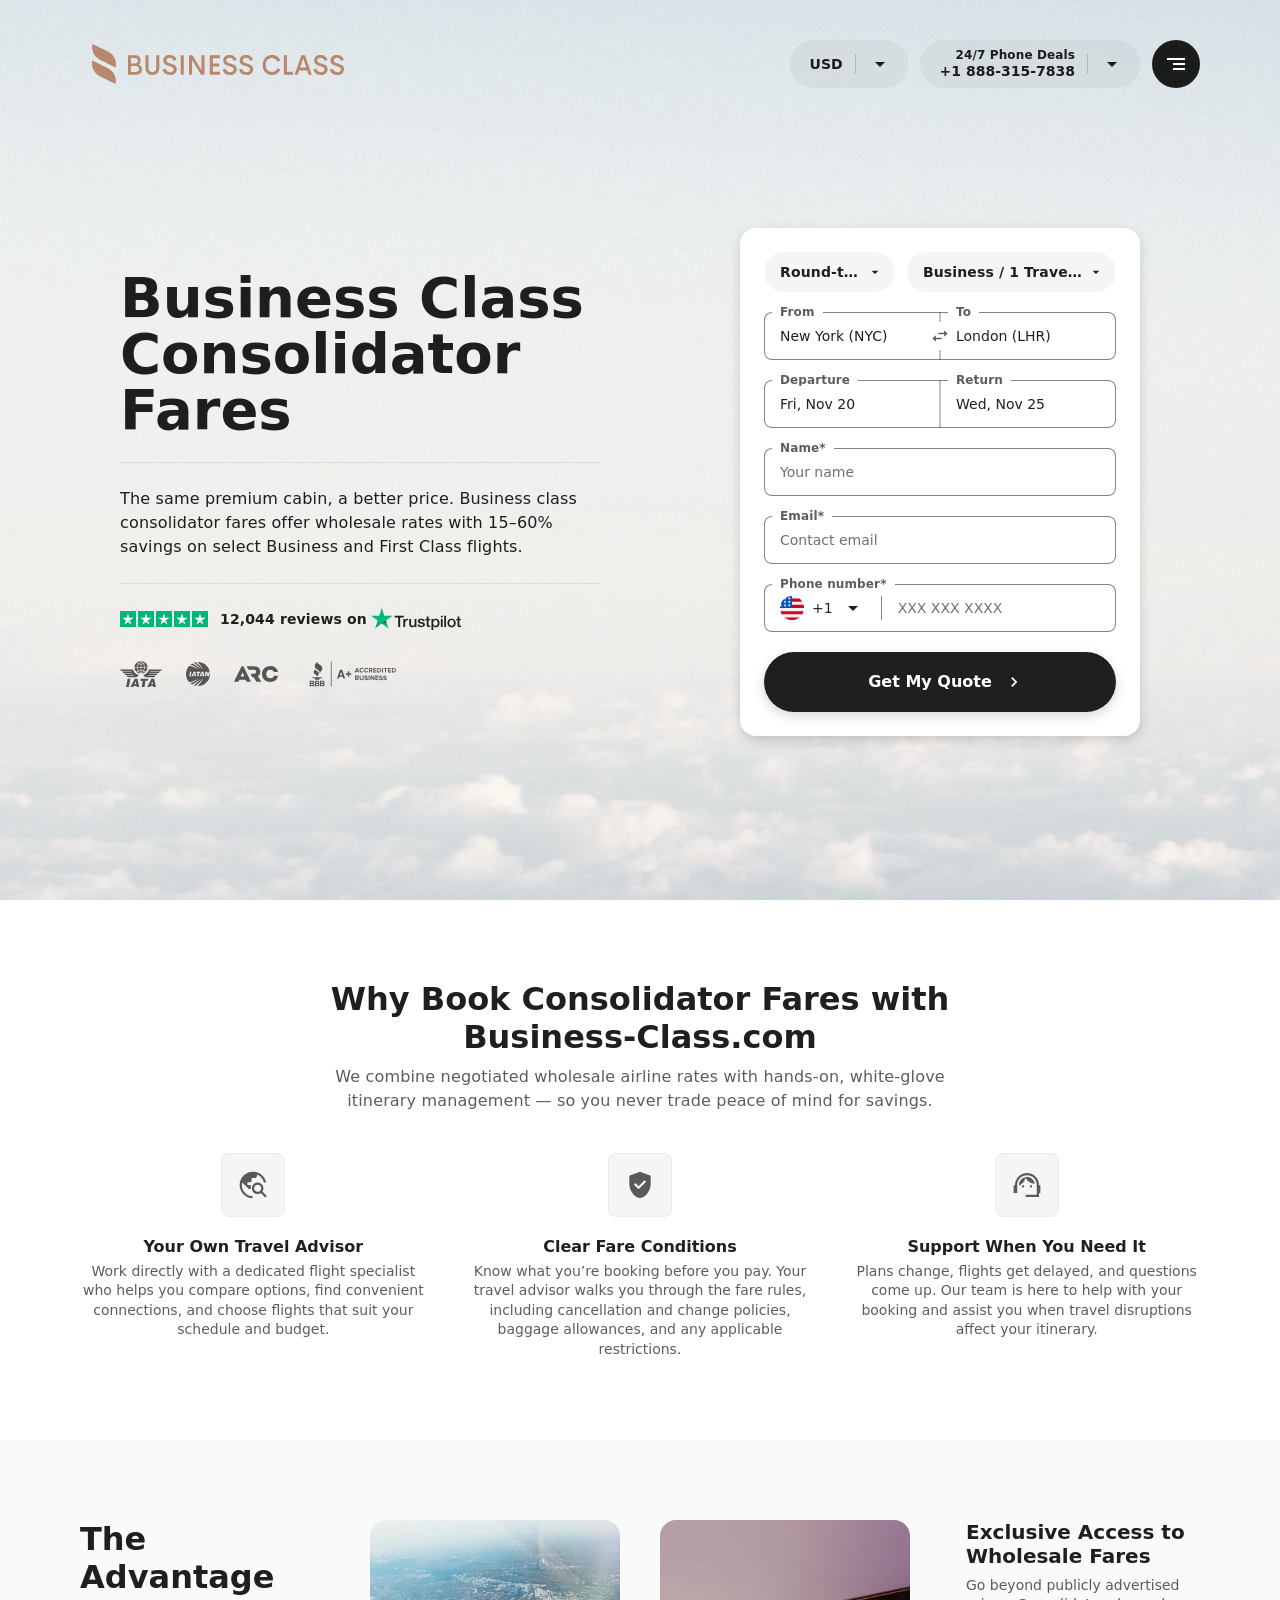
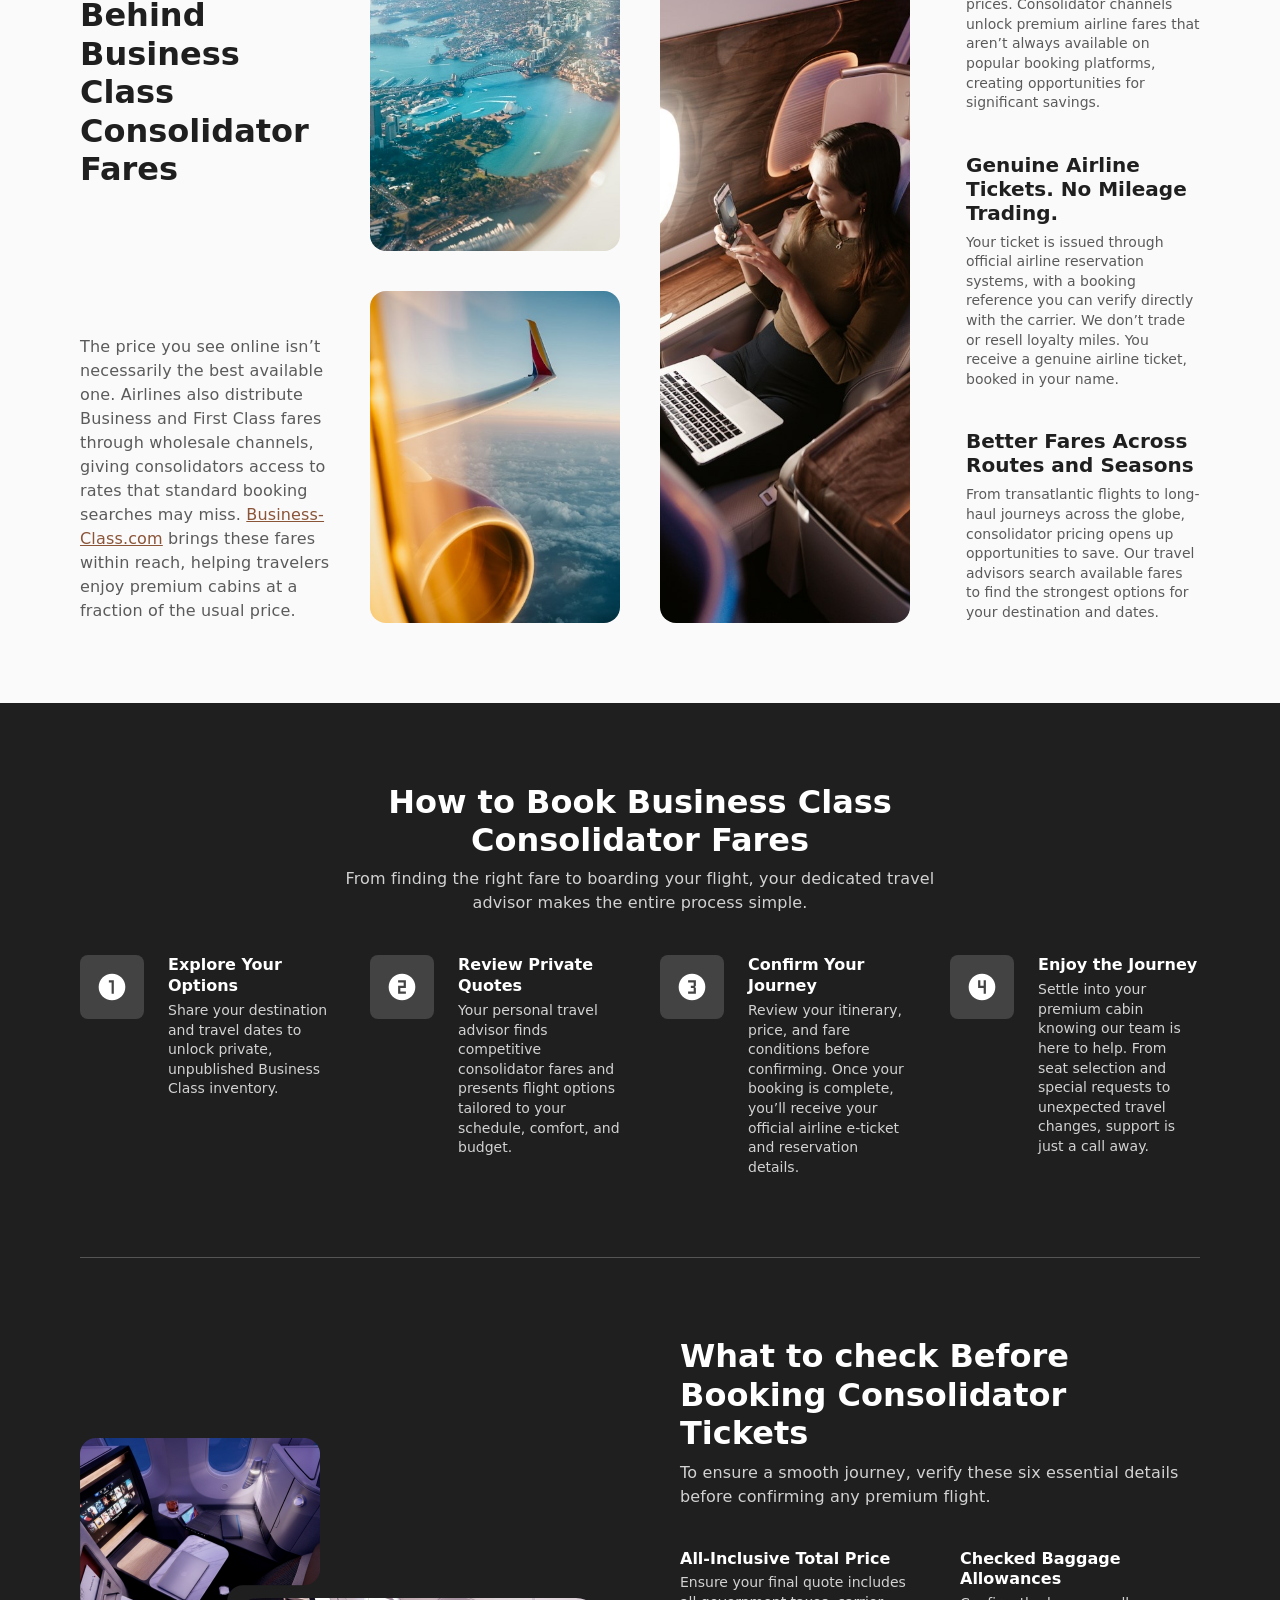
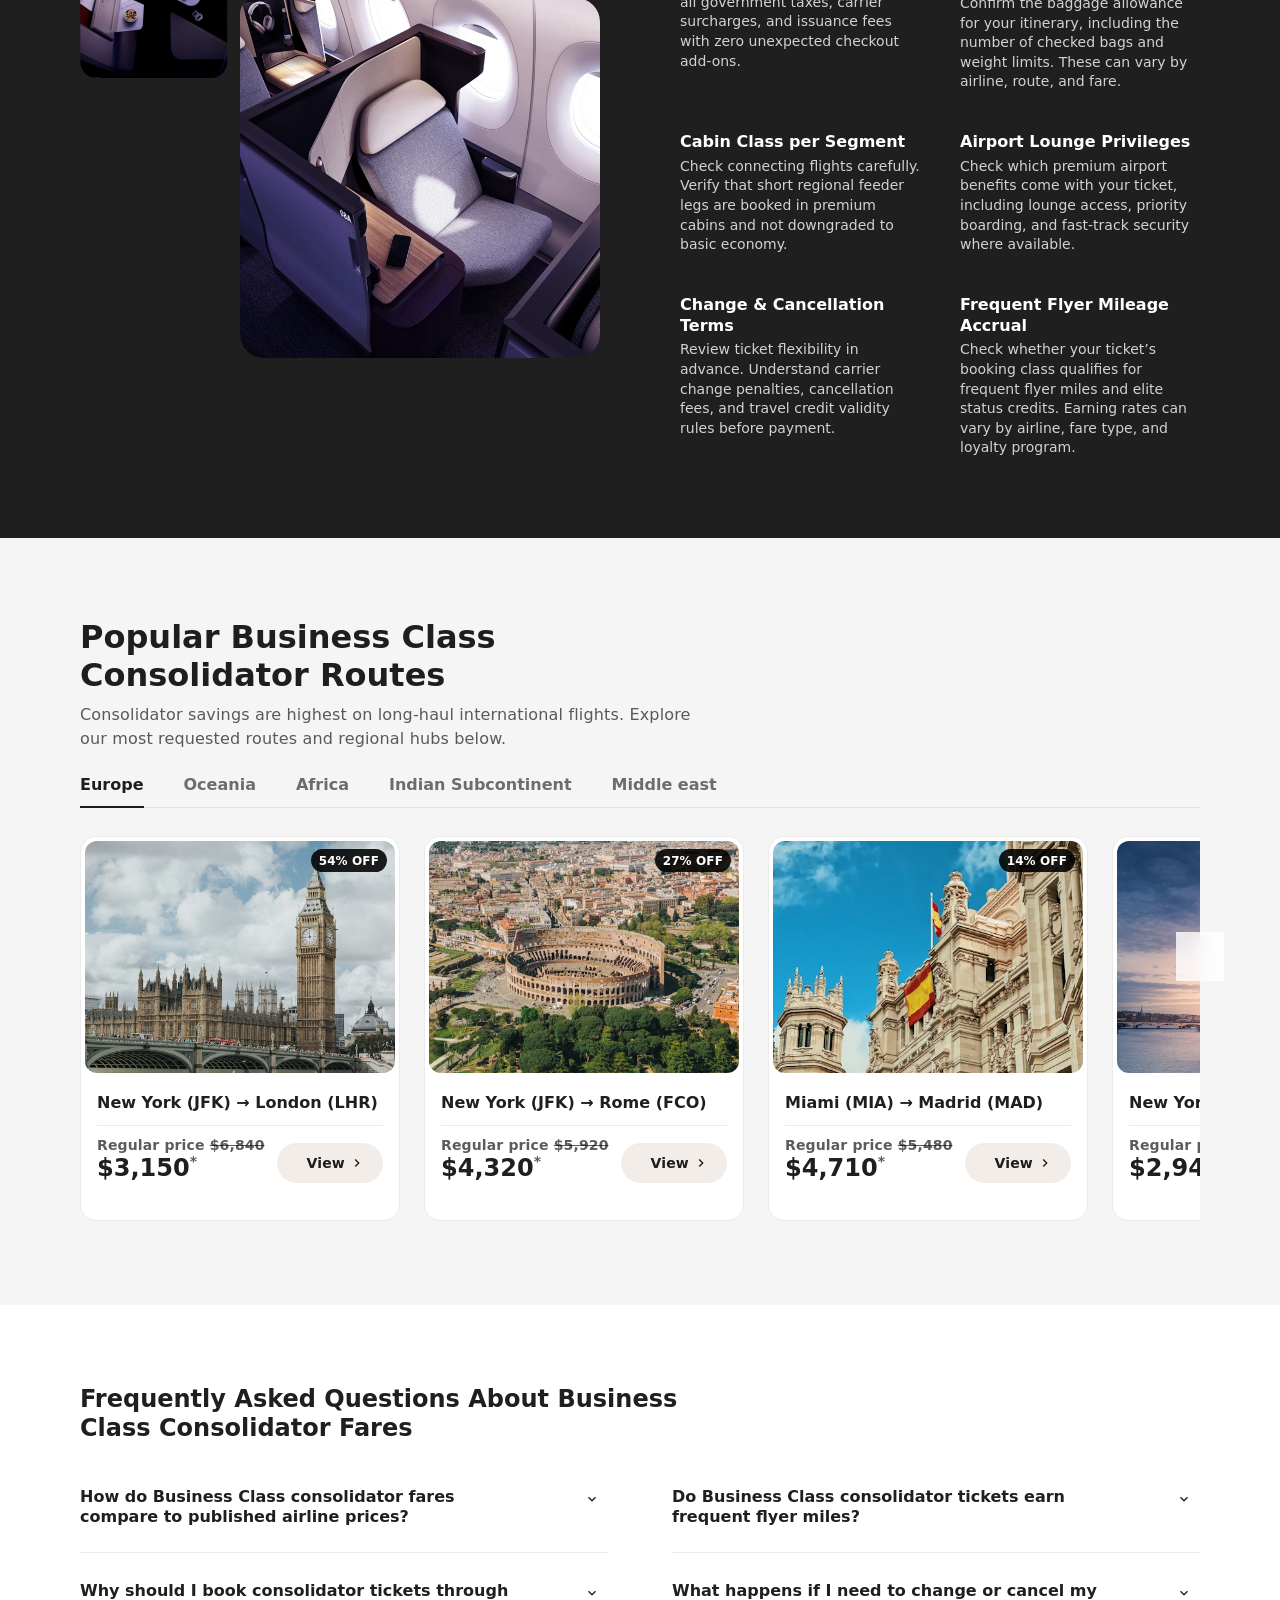
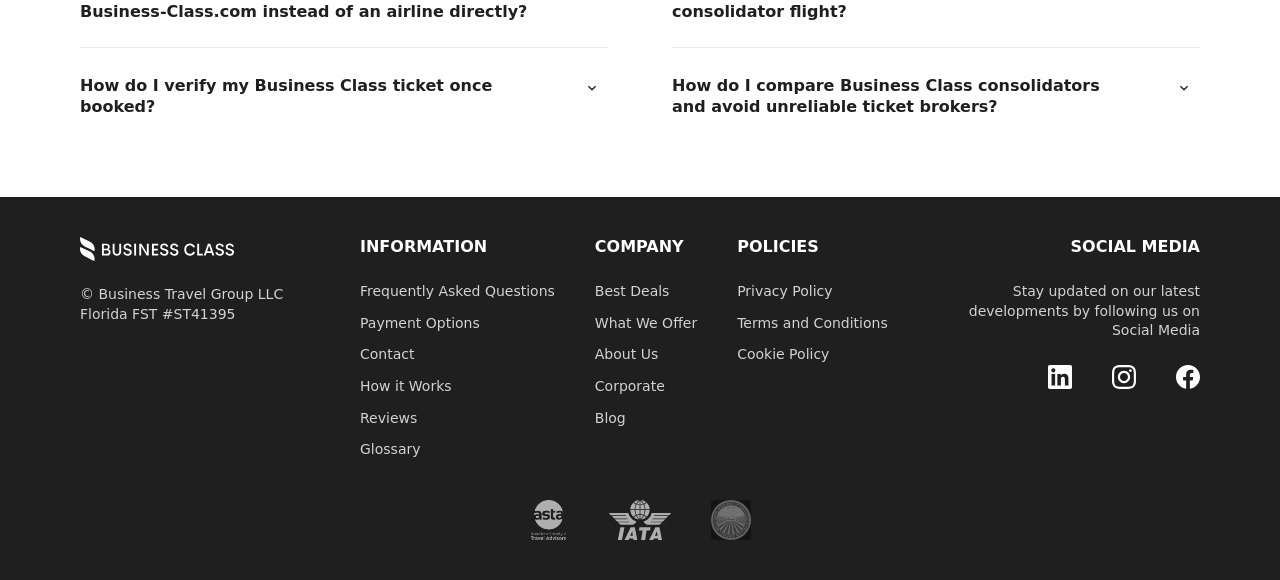
==== commit 55284756: "Keep the old price of a card on one line Co-Authored-By: Claude Opus 5.5 <noreply@anthropic.com>" ====
--- a/consolidator.html
+++ b/consolidator.html
@@ -228,7 +228,7 @@
                 <hgroup class="heading-group heading-group--xs"><h3 class="heading-group__title" id="deals-europe-1-title">New York (JFK) → London (LHR)</h3></hgroup>
                 <hr class="card__divider">
                 <div class="card__footer">
-                  <p class="card__price"><span class="card__was">Regular price: <s>$6,840</s></span> <span class="card__amount">$3,150<span class="card__mark" aria-hidden="true">*</span></span></p>
+                  <p class="card__price"><span class="card__was">Regular price <s>$6,840</s></span> <span class="card__amount">$3,150<span class="card__mark" aria-hidden="true">*</span></span></p>
                   <a class="card__link" href="#examples" aria-labelledby="deals-europe-1-view deals-europe-1-title"><span class="button button--sm button--brand card__action"><span class="button__label" id="deals-europe-1-view">View</span><span class="button__icon icon icon--chevron-right" aria-hidden="true"></span></span></a>
                 </div>
               </div>
@@ -239,7 +239,7 @@
                 <hgroup class="heading-group heading-group--xs"><h3 class="heading-group__title" id="deals-europe-2-title">New York (JFK) → Rome (FCO)</h3></hgroup>
                 <hr class="card__divider">
                 <div class="card__footer">
-                  <p class="card__price"><span class="card__was">Regular price: <s>$5,920</s></span> <span class="card__amount">$4,320<span class="card__mark" aria-hidden="true">*</span></span></p>
+                  <p class="card__price"><span class="card__was">Regular price <s>$5,920</s></span> <span class="card__amount">$4,320<span class="card__mark" aria-hidden="true">*</span></span></p>
                   <a class="card__link" href="#examples" aria-labelledby="deals-europe-2-view deals-europe-2-title"><span class="button button--sm button--brand card__action"><span class="button__label" id="deals-europe-2-view">View</span><span class="button__icon icon icon--chevron-right" aria-hidden="true"></span></span></a>
                 </div>
               </div>
@@ -250,7 +250,7 @@
                 <hgroup class="heading-group heading-group--xs"><h3 class="heading-group__title" id="deals-europe-3-title">Miami (MIA) → Madrid (MAD)</h3></hgroup>
                 <hr class="card__divider">
                 <div class="card__footer">
-                  <p class="card__price"><span class="card__was">Regular price: <s>$5,480</s></span> <span class="card__amount">$4,710<span class="card__mark" aria-hidden="true">*</span></span></p>
+                  <p class="card__price"><span class="card__was">Regular price <s>$5,480</s></span> <span class="card__amount">$4,710<span class="card__mark" aria-hidden="true">*</span></span></p>
                   <a class="card__link" href="#examples" aria-labelledby="deals-europe-3-view deals-europe-3-title"><span class="button button--sm button--brand card__action"><span class="button__label" id="deals-europe-3-view">View</span><span class="button__icon icon icon--chevron-right" aria-hidden="true"></span></span></a>
                 </div>
               </div>
@@ -261,7 +261,7 @@
                 <hgroup class="heading-group heading-group--xs"><h3 class="heading-group__title" id="deals-europe-4-title">New York (JFK) → Paris (CDG)</h3></hgroup>
                 <hr class="card__divider">
                 <div class="card__footer">
-                  <p class="card__price"><span class="card__was">Regular price: <s>$6,390</s></span> <span class="card__amount">$2,940<span class="card__mark" aria-hidden="true">*</span></span></p>
+                  <p class="card__price"><span class="card__was">Regular price <s>$6,390</s></span> <span class="card__amount">$2,940<span class="card__mark" aria-hidden="true">*</span></span></p>
                   <a class="card__link" href="#examples" aria-labelledby="deals-europe-4-view deals-europe-4-title"><span class="button button--sm button--brand card__action"><span class="button__label" id="deals-europe-4-view">View</span><span class="button__icon icon icon--chevron-right" aria-hidden="true"></span></span></a>
                 </div>
               </div>
@@ -272,7 +272,7 @@
                 <hgroup class="heading-group heading-group--xs"><h3 class="heading-group__title" id="deals-europe-5-title">Newark (EWR) → Prague (PRG)</h3></hgroup>
                 <hr class="card__divider">
                 <div class="card__footer">
-                  <p class="card__price"><span class="card__was">Regular price: <s>$5,760</s></span> <span class="card__amount">$3,920<span class="card__mark" aria-hidden="true">*</span></span></p>
+                  <p class="card__price"><span class="card__was">Regular price <s>$5,760</s></span> <span class="card__amount">$3,920<span class="card__mark" aria-hidden="true">*</span></span></p>
                   <a class="card__link" href="#examples" aria-labelledby="deals-europe-5-view deals-europe-5-title"><span class="button button--sm button--brand card__action"><span class="button__label" id="deals-europe-5-view">View</span><span class="button__icon icon icon--chevron-right" aria-hidden="true"></span></span></a>
                 </div>
               </div>
@@ -283,7 +283,7 @@
                 <hgroup class="heading-group heading-group--xs"><h3 class="heading-group__title" id="deals-europe-6-title">Chicago (ORD) → Munich (MUC)</h3></hgroup>
                 <hr class="card__divider">
                 <div class="card__footer">
-                  <p class="card__price"><span class="card__was">Regular price: <s>$6,120</s></span> <span class="card__amount">$3,610<span class="card__mark" aria-hidden="true">*</span></span></p>
+                  <p class="card__price"><span class="card__was">Regular price <s>$6,120</s></span> <span class="card__amount">$3,610<span class="card__mark" aria-hidden="true">*</span></span></p>
                   <a class="card__link" href="#examples" aria-labelledby="deals-europe-6-view deals-europe-6-title"><span class="button button--sm button--brand card__action"><span class="button__label" id="deals-europe-6-view">View</span><span class="button__icon icon icon--chevron-right" aria-hidden="true"></span></span></a>
                 </div>
               </div>
@@ -294,7 +294,7 @@
                 <hgroup class="heading-group heading-group--xs"><h3 class="heading-group__title" id="deals-europe-7-title">Boston (BOS) → Barcelona (BCN)</h3></hgroup>
                 <hr class="card__divider">
                 <div class="card__footer">
-                  <p class="card__price"><span class="card__was">Regular price: <s>$5,640</s></span> <span class="card__amount">$4,340<span class="card__mark" aria-hidden="true">*</span></span></p>
+                  <p class="card__price"><span class="card__was">Regular price <s>$5,640</s></span> <span class="card__amount">$4,340<span class="card__mark" aria-hidden="true">*</span></span></p>
                   <a class="card__link" href="#examples" aria-labelledby="deals-europe-7-view deals-europe-7-title"><span class="button button--sm button--brand card__action"><span class="button__label" id="deals-europe-7-view">View</span><span class="button__icon icon icon--chevron-right" aria-hidden="true"></span></span></a>
                 </div>
               </div>
@@ -305,7 +305,7 @@
                 <hgroup class="heading-group heading-group--xs"><h3 class="heading-group__title" id="deals-europe-8-title">Los Angeles (LAX) → London (LHR)</h3></hgroup>
                 <hr class="card__divider">
                 <div class="card__footer">
-                  <p class="card__price"><span class="card__was">Regular price: <s>$7,980</s></span> <span class="card__amount">$6,540<span class="card__mark" aria-hidden="true">*</span></span></p>
+                  <p class="card__price"><span class="card__was">Regular price <s>$7,980</s></span> <span class="card__amount">$6,540<span class="card__mark" aria-hidden="true">*</span></span></p>
                   <a class="card__link" href="#examples" aria-labelledby="deals-europe-8-view deals-europe-8-title"><span class="button button--sm button--brand card__action"><span class="button__label" id="deals-europe-8-view">View</span><span class="button__icon icon icon--chevron-right" aria-hidden="true"></span></span></a>
                 </div>
               </div>
@@ -320,7 +320,7 @@
                 <hgroup class="heading-group heading-group--xs"><h3 class="heading-group__title" id="deals-oceania-1-title">Los Angeles (LAX) → Sydney (SYD)</h3></hgroup>
                 <hr class="card__divider">
                 <div class="card__footer">
-                  <p class="card__price"><span class="card__was">Regular price: <s>$11,850</s></span> <span class="card__amount">$7,350<span class="card__mark" aria-hidden="true">*</span></span></p>
+                  <p class="card__price"><span class="card__was">Regular price <s>$11,850</s></span> <span class="card__amount">$7,350<span class="card__mark" aria-hidden="true">*</span></span></p>
                   <a class="card__link" href="#examples" aria-labelledby="deals-oceania-1-view deals-oceania-1-title"><span class="button button--sm button--brand card__action"><span class="button__label" id="deals-oceania-1-view">View</span><span class="button__icon icon icon--chevron-right" aria-hidden="true"></span></span></a>
                 </div>
               </div>
@@ -331,7 +331,7 @@
                 <hgroup class="heading-group heading-group--xs"><h3 class="heading-group__title" id="deals-oceania-2-title">San Francisco (SFO) → Auckland (AKL)</h3></hgroup>
                 <hr class="card__divider">
                 <div class="card__footer">
-                  <p class="card__price"><span class="card__was">Regular price: <s>$9,640</s></span> <span class="card__amount">$7,520<span class="card__mark" aria-hidden="true">*</span></span></p>
+                  <p class="card__price"><span class="card__was">Regular price <s>$9,640</s></span> <span class="card__amount">$7,520<span class="card__mark" aria-hidden="true">*</span></span></p>
                   <a class="card__link" href="#examples" aria-labelledby="deals-oceania-2-view deals-oceania-2-title"><span class="button button--sm button--brand card__action"><span class="button__label" id="deals-oceania-2-view">View</span><span class="button__icon icon icon--chevron-right" aria-hidden="true"></span></span></a>
                 </div>
               </div>
@@ -342,7 +342,7 @@
                 <hgroup class="heading-group heading-group--xs"><h3 class="heading-group__title" id="deals-oceania-3-title">Los Angeles (LAX) → Melbourne (MEL)</h3></hgroup>
                 <hr class="card__divider">
                 <div class="card__footer">
-                  <p class="card__price"><span class="card__was">Regular price: <s>$11,420</s></span> <span class="card__amount">$6,050<span class="card__mark" aria-hidden="true">*</span></span></p>
+                  <p class="card__price"><span class="card__was">Regular price <s>$11,420</s></span> <span class="card__amount">$6,050<span class="card__mark" aria-hidden="true">*</span></span></p>
                   <a class="card__link" href="#examples" aria-labelledby="deals-oceania-3-view deals-oceania-3-title"><span class="button button--sm button--brand card__action"><span class="button__label" id="deals-oceania-3-view">View</span><span class="button__icon icon icon--chevron-right" aria-hidden="true"></span></span></a>
                 </div>
               </div>
@@ -353,7 +353,7 @@
                 <hgroup class="heading-group heading-group--xs"><h3 class="heading-group__title" id="deals-oceania-4-title">Dallas (DFW) → Brisbane (BNE)</h3></hgroup>
                 <hr class="card__divider">
                 <div class="card__footer">
-                  <p class="card__price"><span class="card__was">Regular price: <s>$12,380</s></span> <span class="card__amount">$8,540<span class="card__mark" aria-hidden="true">*</span></span></p>
+                  <p class="card__price"><span class="card__was">Regular price <s>$12,380</s></span> <span class="card__amount">$8,540<span class="card__mark" aria-hidden="true">*</span></span></p>
                   <a class="card__link" href="#examples" aria-labelledby="deals-oceania-4-view deals-oceania-4-title"><span class="button button--sm button--brand card__action"><span class="button__label" id="deals-oceania-4-view">View</span><span class="button__icon icon icon--chevron-right" aria-hidden="true"></span></span></a>
                 </div>
               </div>
@@ -364,7 +364,7 @@
                 <hgroup class="heading-group heading-group--xs"><h3 class="heading-group__title" id="deals-oceania-5-title">New York (JFK) → Sydney (SYD)</h3></hgroup>
                 <hr class="card__divider">
                 <div class="card__footer">
-                  <p class="card__price"><span class="card__was">Regular price: <s>$13,260</s></span> <span class="card__amount">$9,940<span class="card__mark" aria-hidden="true">*</span></span></p>
+                  <p class="card__price"><span class="card__was">Regular price <s>$13,260</s></span> <span class="card__amount">$9,940<span class="card__mark" aria-hidden="true">*</span></span></p>
                   <a class="card__link" href="#examples" aria-labelledby="deals-oceania-5-view deals-oceania-5-title"><span class="button button--sm button--brand card__action"><span class="button__label" id="deals-oceania-5-view">View</span><span class="button__icon icon icon--chevron-right" aria-hidden="true"></span></span></a>
                 </div>
               </div>
@@ -375,7 +375,7 @@
                 <hgroup class="heading-group heading-group--xs"><h3 class="heading-group__title" id="deals-oceania-6-title">Houston (IAH) → Auckland (AKL)</h3></hgroup>
                 <hr class="card__divider">
                 <div class="card__footer">
-                  <p class="card__price"><span class="card__was">Regular price: <s>$10,950</s></span> <span class="card__amount">$5,260<span class="card__mark" aria-hidden="true">*</span></span></p>
+                  <p class="card__price"><span class="card__was">Regular price <s>$10,950</s></span> <span class="card__amount">$5,260<span class="card__mark" aria-hidden="true">*</span></span></p>
                   <a class="card__link" href="#examples" aria-labelledby="deals-oceania-6-view deals-oceania-6-title"><span class="button button--sm button--brand card__action"><span class="button__label" id="deals-oceania-6-view">View</span><span class="button__icon icon icon--chevron-right" aria-hidden="true"></span></span></a>
                 </div>
               </div>
@@ -386,7 +386,7 @@
                 <hgroup class="heading-group heading-group--xs"><h3 class="heading-group__title" id="deals-oceania-7-title">Los Angeles (LAX) → Nadi (NAN)</h3></hgroup>
                 <hr class="card__divider">
                 <div class="card__footer">
-                  <p class="card__price"><span class="card__was">Regular price: <s>$7,860</s></span> <span class="card__amount">$6,370<span class="card__mark" aria-hidden="true">*</span></span></p>
+                  <p class="card__price"><span class="card__was">Regular price <s>$7,860</s></span> <span class="card__amount">$6,370<span class="card__mark" aria-hidden="true">*</span></span></p>
                   <a class="card__link" href="#examples" aria-labelledby="deals-oceania-7-view deals-oceania-7-title"><span class="button button--sm button--brand card__action"><span class="button__label" id="deals-oceania-7-view">View</span><span class="button__icon icon icon--chevron-right" aria-hidden="true"></span></span></a>
                 </div>
               </div>
@@ -397,7 +397,7 @@
                 <hgroup class="heading-group heading-group--xs"><h3 class="heading-group__title" id="deals-oceania-8-title">Chicago (ORD) → Perth (PER)</h3></hgroup>
                 <hr class="card__divider">
                 <div class="card__footer">
-                  <p class="card__price"><span class="card__was">Regular price: <s>$13,940</s></span> <span class="card__amount">$9,060<span class="card__mark" aria-hidden="true">*</span></span></p>
+                  <p class="card__price"><span class="card__was">Regular price <s>$13,940</s></span> <span class="card__amount">$9,060<span class="card__mark" aria-hidden="true">*</span></span></p>
                   <a class="card__link" href="#examples" aria-labelledby="deals-oceania-8-view deals-oceania-8-title"><span class="button button--sm button--brand card__action"><span class="button__label" id="deals-oceania-8-view">View</span><span class="button__icon icon icon--chevron-right" aria-hidden="true"></span></span></a>
                 </div>
               </div>
@@ -412,7 +412,7 @@
                 <hgroup class="heading-group heading-group--xs"><h3 class="heading-group__title" id="deals-africa-1-title">New York (JFK) → Cape Town (CPT)</h3></hgroup>
                 <hr class="card__divider">
                 <div class="card__footer">
-                  <p class="card__price"><span class="card__was">Regular price: <s>$10,480</s></span> <span class="card__amount">$5,870<span class="card__mark" aria-hidden="true">*</span></span></p>
+                  <p class="card__price"><span class="card__was">Regular price <s>$10,480</s></span> <span class="card__amount">$5,870<span class="card__mark" aria-hidden="true">*</span></span></p>
                   <a class="card__link" href="#examples" aria-labelledby="deals-africa-1-view deals-africa-1-title"><span class="button button--sm button--brand card__action"><span class="button__label" id="deals-africa-1-view">View</span><span class="button__icon icon icon--chevron-right" aria-hidden="true"></span></span></a>
                 </div>
               </div>
@@ -423,7 +423,7 @@
                 <hgroup class="heading-group heading-group--xs"><h3 class="heading-group__title" id="deals-africa-2-title">Atlanta (ATL) → Johannesburg (JNB)</h3></hgroup>
                 <hr class="card__divider">
                 <div class="card__footer">
-                  <p class="card__price"><span class="card__was">Regular price: <s>$10,760</s></span> <span class="card__amount">$7,640<span class="card__mark" aria-hidden="true">*</span></span></p>
+                  <p class="card__price"><span class="card__was">Regular price <s>$10,760</s></span> <span class="card__amount">$7,640<span class="card__mark" aria-hidden="true">*</span></span></p>
                   <a class="card__link" href="#examples" aria-labelledby="deals-africa-2-view deals-africa-2-title"><span class="button button--sm button--brand card__action"><span class="button__label" id="deals-africa-2-view">View</span><span class="button__icon icon icon--chevron-right" aria-hidden="true"></span></span></a>
                 </div>
               </div>
@@ -434,7 +434,7 @@
                 <hgroup class="heading-group heading-group--xs"><h3 class="heading-group__title" id="deals-africa-3-title">New York (JFK) → Nairobi (NBO)</h3></hgroup>
                 <hr class="card__divider">
                 <div class="card__footer">
-                  <p class="card__price"><span class="card__was">Regular price: <s>$9,320</s></span> <span class="card__amount">$5,960<span class="card__mark" aria-hidden="true">*</span></span></p>
+                  <p class="card__price"><span class="card__was">Regular price <s>$9,320</s></span> <span class="card__amount">$5,960<span class="card__mark" aria-hidden="true">*</span></span></p>
                   <a class="card__link" href="#examples" aria-labelledby="deals-africa-3-view deals-africa-3-title"><span class="button button--sm button--brand card__action"><span class="button__label" id="deals-africa-3-view">View</span><span class="button__icon icon icon--chevron-right" aria-hidden="true"></span></span></a>
                 </div>
               </div>
@@ -445,7 +445,7 @@
                 <hgroup class="heading-group heading-group--xs"><h3 class="heading-group__title" id="deals-africa-4-title">Washington (IAD) → Casablanca (CMN)</h3></hgroup>
                 <hr class="card__divider">
                 <div class="card__footer">
-                  <p class="card__price"><span class="card__was">Regular price: <s>$6,980</s></span> <span class="card__amount">$5,510<span class="card__mark" aria-hidden="true">*</span></span></p>
+                  <p class="card__price"><span class="card__was">Regular price <s>$6,980</s></span> <span class="card__amount">$5,510<span class="card__mark" aria-hidden="true">*</span></span></p>
                   <a class="card__link" href="#examples" aria-labelledby="deals-africa-4-view deals-africa-4-title"><span class="button button--sm button--brand card__action"><span class="button__label" id="deals-africa-4-view">View</span><span class="button__icon icon icon--chevron-right" aria-hidden="true"></span></span></a>
                 </div>
               </div>
@@ -456,7 +456,7 @@
                 <hgroup class="heading-group heading-group--xs"><h3 class="heading-group__title" id="deals-africa-5-title">New York (JFK) → Cairo (CAI)</h3></hgroup>
                 <hr class="card__divider">
                 <div class="card__footer">
-                  <p class="card__price"><span class="card__was">Regular price: <s>$7,640</s></span> <span class="card__amount">$3,970<span class="card__mark" aria-hidden="true">*</span></span></p>
+                  <p class="card__price"><span class="card__was">Regular price <s>$7,640</s></span> <span class="card__amount">$3,970<span class="card__mark" aria-hidden="true">*</span></span></p>
                   <a class="card__link" href="#examples" aria-labelledby="deals-africa-5-view deals-africa-5-title"><span class="button button--sm button--brand card__action"><span class="button__label" id="deals-africa-5-view">View</span><span class="button__icon icon icon--chevron-right" aria-hidden="true"></span></span></a>
                 </div>
               </div>
@@ -467,7 +467,7 @@
                 <hgroup class="heading-group heading-group--xs"><h3 class="heading-group__title" id="deals-africa-6-title">Houston (IAH) → Lagos (LOS)</h3></hgroup>
                 <hr class="card__divider">
                 <div class="card__footer">
-                  <p class="card__price"><span class="card__was">Regular price: <s>$8,860</s></span> <span class="card__amount">$5,940<span class="card__mark" aria-hidden="true">*</span></span></p>
+                  <p class="card__price"><span class="card__was">Regular price <s>$8,860</s></span> <span class="card__amount">$5,940<span class="card__mark" aria-hidden="true">*</span></span></p>
                   <a class="card__link" href="#examples" aria-labelledby="deals-africa-6-view deals-africa-6-title"><span class="button button--sm button--brand card__action"><span class="button__label" id="deals-africa-6-view">View</span><span class="button__icon icon icon--chevron-right" aria-hidden="true"></span></span></a>
                 </div>
               </div>
@@ -478,7 +478,7 @@
                 <hgroup class="heading-group heading-group--xs"><h3 class="heading-group__title" id="deals-africa-7-title">Washington (IAD) → Addis Ababa (ADD)</h3></hgroup>
                 <hr class="card__divider">
                 <div class="card__footer">
-                  <p class="card__price"><span class="card__was">Regular price: <s>$8,240</s></span> <span class="card__amount">$6,100<span class="card__mark" aria-hidden="true">*</span></span></p>
+                  <p class="card__price"><span class="card__was">Regular price <s>$8,240</s></span> <span class="card__amount">$6,100<span class="card__mark" aria-hidden="true">*</span></span></p>
                   <a class="card__link" href="#examples" aria-labelledby="deals-africa-7-view deals-africa-7-title"><span class="button button--sm button--brand card__action"><span class="button__label" id="deals-africa-7-view">View</span><span class="button__icon icon icon--chevron-right" aria-hidden="true"></span></span></a>
                 </div>
               </div>
@@ -489,7 +489,7 @@
                 <hgroup class="heading-group heading-group--xs"><h3 class="heading-group__title" id="deals-africa-8-title">New York (JFK) → Accra (ACC)</h3></hgroup>
                 <hr class="card__divider">
                 <div class="card__footer">
-                  <p class="card__price"><span class="card__was">Regular price: <s>$8,120</s></span> <span class="card__amount">$3,490<span class="card__mark" aria-hidden="true">*</span></span></p>
+                  <p class="card__price"><span class="card__was">Regular price <s>$8,120</s></span> <span class="card__amount">$3,490<span class="card__mark" aria-hidden="true">*</span></span></p>
                   <a class="card__link" href="#examples" aria-labelledby="deals-africa-8-view deals-africa-8-title"><span class="button button--sm button--brand card__action"><span class="button__label" id="deals-africa-8-view">View</span><span class="button__icon icon icon--chevron-right" aria-hidden="true"></span></span></a>
                 </div>
               </div>
@@ -504,7 +504,7 @@
                 <hgroup class="heading-group heading-group--xs"><h3 class="heading-group__title" id="deals-indian-subcontinent-1-title">New York (JFK) → Delhi (DEL)</h3></hgroup>
                 <hr class="card__divider">
                 <div class="card__footer">
-                  <p class="card__price"><span class="card__was">Regular price: <s>$8,960</s></span> <span class="card__amount">$5,200<span class="card__mark" aria-hidden="true">*</span></span></p>
+                  <p class="card__price"><span class="card__was">Regular price <s>$8,960</s></span> <span class="card__amount">$5,200<span class="card__mark" aria-hidden="true">*</span></span></p>
                   <a class="card__link" href="#examples" aria-labelledby="deals-indian-subcontinent-1-view deals-indian-subcontinent-1-title"><span class="button button--sm button--brand card__action"><span class="button__label" id="deals-indian-subcontinent-1-view">View</span><span class="button__icon icon icon--chevron-right" aria-hidden="true"></span></span></a>
                 </div>
               </div>
@@ -515,7 +515,7 @@
                 <hgroup class="heading-group heading-group--xs"><h3 class="heading-group__title" id="deals-indian-subcontinent-2-title">Newark (EWR) → Mumbai (BOM)</h3></hgroup>
                 <hr class="card__divider">
                 <div class="card__footer">
-                  <p class="card__price"><span class="card__was">Regular price: <s>$9,240</s></span> <span class="card__amount">$6,380<span class="card__mark" aria-hidden="true">*</span></span></p>
+                  <p class="card__price"><span class="card__was">Regular price <s>$9,240</s></span> <span class="card__amount">$6,380<span class="card__mark" aria-hidden="true">*</span></span></p>
                   <a class="card__link" href="#examples" aria-labelledby="deals-indian-subcontinent-2-view deals-indian-subcontinent-2-title"><span class="button button--sm button--brand card__action"><span class="button__label" id="deals-indian-subcontinent-2-view">View</span><span class="button__icon icon icon--chevron-right" aria-hidden="true"></span></span></a>
                 </div>
               </div>
@@ -526,7 +526,7 @@
                 <hgroup class="heading-group heading-group--xs"><h3 class="heading-group__title" id="deals-indian-subcontinent-3-title">San Francisco (SFO) → Bengaluru (BLR)</h3></hgroup>
                 <hr class="card__divider">
                 <div class="card__footer">
-                  <p class="card__price"><span class="card__was">Regular price: <s>$9,780</s></span> <span class="card__amount">$7,430<span class="card__mark" aria-hidden="true">*</span></span></p>
+                  <p class="card__price"><span class="card__was">Regular price <s>$9,780</s></span> <span class="card__amount">$7,430<span class="card__mark" aria-hidden="true">*</span></span></p>
                   <a class="card__link" href="#examples" aria-labelledby="deals-indian-subcontinent-3-view deals-indian-subcontinent-3-title"><span class="button button--sm button--brand card__action"><span class="button__label" id="deals-indian-subcontinent-3-view">View</span><span class="button__icon icon icon--chevron-right" aria-hidden="true"></span></span></a>
                 </div>
               </div>
@@ -537,7 +537,7 @@
                 <hgroup class="heading-group heading-group--xs"><h3 class="heading-group__title" id="deals-indian-subcontinent-4-title">Chicago (ORD) → Hyderabad (HYD)</h3></hgroup>
                 <hr class="card__divider">
                 <div class="card__footer">
-                  <p class="card__price"><span class="card__was">Regular price: <s>$9,560</s></span> <span class="card__amount">$5,830<span class="card__mark" aria-hidden="true">*</span></span></p>
+                  <p class="card__price"><span class="card__was">Regular price <s>$9,560</s></span> <span class="card__amount">$5,830<span class="card__mark" aria-hidden="true">*</span></span></p>
                   <a class="card__link" href="#examples" aria-labelledby="deals-indian-subcontinent-4-view deals-indian-subcontinent-4-title"><span class="button button--sm button--brand card__action"><span class="button__label" id="deals-indian-subcontinent-4-view">View</span><span class="button__icon icon icon--chevron-right" aria-hidden="true"></span></span></a>
                 </div>
               </div>
@@ -548,7 +548,7 @@
                 <hgroup class="heading-group heading-group--xs"><h3 class="heading-group__title" id="deals-indian-subcontinent-5-title">Washington (IAD) → Chennai (MAA)</h3></hgroup>
                 <hr class="card__divider">
                 <div class="card__footer">
-                  <p class="card__price"><span class="card__was">Regular price: <s>$9,340</s></span> <span class="card__amount">$6,720<span class="card__mark" aria-hidden="true">*</span></span></p>
+                  <p class="card__price"><span class="card__was">Regular price <s>$9,340</s></span> <span class="card__amount">$6,720<span class="card__mark" aria-hidden="true">*</span></span></p>
                   <a class="card__link" href="#examples" aria-labelledby="deals-indian-subcontinent-5-view deals-indian-subcontinent-5-title"><span class="button button--sm button--brand card__action"><span class="button__label" id="deals-indian-subcontinent-5-view">View</span><span class="button__icon icon icon--chevron-right" aria-hidden="true"></span></span></a>
                 </div>
               </div>
@@ -559,7 +559,7 @@
                 <hgroup class="heading-group heading-group--xs"><h3 class="heading-group__title" id="deals-indian-subcontinent-6-title">Atlanta (ATL) → Kolkata (CCU)</h3></hgroup>
                 <hr class="card__divider">
                 <div class="card__footer">
-                  <p class="card__price"><span class="card__was">Regular price: <s>$10,120</s></span> <span class="card__amount">$5,460<span class="card__mark" aria-hidden="true">*</span></span></p>
+                  <p class="card__price"><span class="card__was">Regular price <s>$10,120</s></span> <span class="card__amount">$5,460<span class="card__mark" aria-hidden="true">*</span></span></p>
                   <a class="card__link" href="#examples" aria-labelledby="deals-indian-subcontinent-6-view deals-indian-subcontinent-6-title"><span class="button button--sm button--brand card__action"><span class="button__label" id="deals-indian-subcontinent-6-view">View</span><span class="button__icon icon icon--chevron-right" aria-hidden="true"></span></span></a>
                 </div>
               </div>
@@ -570,7 +570,7 @@
                 <hgroup class="heading-group heading-group--xs"><h3 class="heading-group__title" id="deals-indian-subcontinent-7-title">New York (JFK) → Colombo (CMB)</h3></hgroup>
                 <hr class="card__divider">
                 <div class="card__footer">
-                  <p class="card__price"><span class="card__was">Regular price: <s>$10,640</s></span> <span class="card__amount">$7,020<span class="card__mark" aria-hidden="true">*</span></span></p>
+                  <p class="card__price"><span class="card__was">Regular price <s>$10,640</s></span> <span class="card__amount">$7,020<span class="card__mark" aria-hidden="true">*</span></span></p>
                   <a class="card__link" href="#examples" aria-labelledby="deals-indian-subcontinent-7-view deals-indian-subcontinent-7-title"><span class="button button--sm button--brand card__action"><span class="button__label" id="deals-indian-subcontinent-7-view">View</span><span class="button__icon icon icon--chevron-right" aria-hidden="true"></span></span></a>
                 </div>
               </div>
@@ -581,7 +581,7 @@
                 <hgroup class="heading-group heading-group--xs"><h3 class="heading-group__title" id="deals-indian-subcontinent-8-title">New York (JFK) → Dhaka (DAC)</h3></hgroup>
                 <hr class="card__divider">
                 <div class="card__footer">
-                  <p class="card__price"><span class="card__was">Regular price: <s>$9,860</s></span> <span class="card__amount">$7,890<span class="card__mark" aria-hidden="true">*</span></span></p>
+                  <p class="card__price"><span class="card__was">Regular price <s>$9,860</s></span> <span class="card__amount">$7,890<span class="card__mark" aria-hidden="true">*</span></span></p>
                   <a class="card__link" href="#examples" aria-labelledby="deals-indian-subcontinent-8-view deals-indian-subcontinent-8-title"><span class="button button--sm button--brand card__action"><span class="button__label" id="deals-indian-subcontinent-8-view">View</span><span class="button__icon icon icon--chevron-right" aria-hidden="true"></span></span></a>
                 </div>
               </div>
@@ -596,7 +596,7 @@
                 <hgroup class="heading-group heading-group--xs"><h3 class="heading-group__title" id="deals-middle-east-1-title">New York (JFK) → Dubai (DXB)</h3></hgroup>
                 <hr class="card__divider">
                 <div class="card__footer">
-                  <p class="card__price"><span class="card__was">Regular price: <s>$9,480</s></span> <span class="card__amount">$5,970<span class="card__mark" aria-hidden="true">*</span></span></p>
+                  <p class="card__price"><span class="card__was">Regular price <s>$9,480</s></span> <span class="card__amount">$5,970<span class="card__mark" aria-hidden="true">*</span></span></p>
                   <a class="card__link" href="#examples" aria-labelledby="deals-middle-east-1-view deals-middle-east-1-title"><span class="button button--sm button--brand card__action"><span class="button__label" id="deals-middle-east-1-view">View</span><span class="button__icon icon icon--chevron-right" aria-hidden="true"></span></span></a>
                 </div>
               </div>
@@ -607,7 +607,7 @@
                 <hgroup class="heading-group heading-group--xs"><h3 class="heading-group__title" id="deals-middle-east-2-title">Houston (IAH) → Doha (DOH)</h3></hgroup>
                 <hr class="card__divider">
                 <div class="card__footer">
-                  <p class="card__price"><span class="card__was">Regular price: <s>$9,160</s></span> <span class="card__amount">$6,780<span class="card__mark" aria-hidden="true">*</span></span></p>
+                  <p class="card__price"><span class="card__was">Regular price <s>$9,160</s></span> <span class="card__amount">$6,780<span class="card__mark" aria-hidden="true">*</span></span></p>
                   <a class="card__link" href="#examples" aria-labelledby="deals-middle-east-2-view deals-middle-east-2-title"><span class="button button--sm button--brand card__action"><span class="button__label" id="deals-middle-east-2-view">View</span><span class="button__icon icon icon--chevron-right" aria-hidden="true"></span></span></a>
                 </div>
               </div>
@@ -618,7 +618,7 @@
                 <hgroup class="heading-group heading-group--xs"><h3 class="heading-group__title" id="deals-middle-east-3-title">Chicago (ORD) → Abu Dhabi (AUH)</h3></hgroup>
                 <hr class="card__divider">
                 <div class="card__footer">
-                  <p class="card__price"><span class="card__was">Regular price: <s>$9,720</s></span> <span class="card__amount">$5,350<span class="card__mark" aria-hidden="true">*</span></span></p>
+                  <p class="card__price"><span class="card__was">Regular price <s>$9,720</s></span> <span class="card__amount">$5,350<span class="card__mark" aria-hidden="true">*</span></span></p>
                   <a class="card__link" href="#examples" aria-labelledby="deals-middle-east-3-view deals-middle-east-3-title"><span class="button button--sm button--brand card__action"><span class="button__label" id="deals-middle-east-3-view">View</span><span class="button__icon icon icon--chevron-right" aria-hidden="true"></span></span></a>
                 </div>
               </div>
@@ -629,7 +629,7 @@
                 <hgroup class="heading-group heading-group--xs"><h3 class="heading-group__title" id="deals-middle-east-4-title">New York (JFK) → Tel Aviv (TLV)</h3></hgroup>
                 <hr class="card__divider">
                 <div class="card__footer">
-                  <p class="card__price"><span class="card__was">Regular price: <s>$7,860</s></span> <span class="card__amount">$6,450<span class="card__mark" aria-hidden="true">*</span></span></p>
+                  <p class="card__price"><span class="card__was">Regular price <s>$7,860</s></span> <span class="card__amount">$6,450<span class="card__mark" aria-hidden="true">*</span></span></p>
                   <a class="card__link" href="#examples" aria-labelledby="deals-middle-east-4-view deals-middle-east-4-title"><span class="button button--sm button--brand card__action"><span class="button__label" id="deals-middle-east-4-view">View</span><span class="button__icon icon icon--chevron-right" aria-hidden="true"></span></span></a>
                 </div>
               </div>
@@ -640,7 +640,7 @@
                 <hgroup class="heading-group heading-group--xs"><h3 class="heading-group__title" id="deals-middle-east-5-title">Washington (IAD) → Riyadh (RUH)</h3></hgroup>
                 <hr class="card__divider">
                 <div class="card__footer">
-                  <p class="card__price"><span class="card__was">Regular price: <s>$9,040</s></span> <span class="card__amount">$6,330<span class="card__mark" aria-hidden="true">*</span></span></p>
+                  <p class="card__price"><span class="card__was">Regular price <s>$9,040</s></span> <span class="card__amount">$6,330<span class="card__mark" aria-hidden="true">*</span></span></p>
                   <a class="card__link" href="#examples" aria-labelledby="deals-middle-east-5-view deals-middle-east-5-title"><span class="button button--sm button--brand card__action"><span class="button__label" id="deals-middle-east-5-view">View</span><span class="button__icon icon icon--chevron-right" aria-hidden="true"></span></span></a>
                 </div>
               </div>
@@ -651,7 +651,7 @@
                 <hgroup class="heading-group heading-group--xs"><h3 class="heading-group__title" id="deals-middle-east-6-title">Los Angeles (LAX) → Dubai (DXB)</h3></hgroup>
                 <hr class="card__divider">
                 <div class="card__footer">
-                  <p class="card__price"><span class="card__was">Regular price: <s>$10,860</s></span> <span class="card__amount">$5,320<span class="card__mark" aria-hidden="true">*</span></span></p>
+                  <p class="card__price"><span class="card__was">Regular price <s>$10,860</s></span> <span class="card__amount">$5,320<span class="card__mark" aria-hidden="true">*</span></span></p>
                   <a class="card__link" href="#examples" aria-labelledby="deals-middle-east-6-view deals-middle-east-6-title"><span class="button button--sm button--brand card__action"><span class="button__label" id="deals-middle-east-6-view">View</span><span class="button__icon icon icon--chevron-right" aria-hidden="true"></span></span></a>
                 </div>
               </div>
@@ -662,7 +662,7 @@
                 <hgroup class="heading-group heading-group--xs"><h3 class="heading-group__title" id="deals-middle-east-7-title">Chicago (ORD) → Amman (AMM)</h3></hgroup>
                 <hr class="card__divider">
                 <div class="card__footer">
-                  <p class="card__price"><span class="card__was">Regular price: <s>$8,420</s></span> <span class="card__amount">$6,480<span class="card__mark" aria-hidden="true">*</span></span></p>
+                  <p class="card__price"><span class="card__was">Regular price <s>$8,420</s></span> <span class="card__amount">$6,480<span class="card__mark" aria-hidden="true">*</span></span></p>
                   <a class="card__link" href="#examples" aria-labelledby="deals-middle-east-7-view deals-middle-east-7-title"><span class="button button--sm button--brand card__action"><span class="button__label" id="deals-middle-east-7-view">View</span><span class="button__icon icon icon--chevron-right" aria-hidden="true"></span></span></a>
                 </div>
               </div>
@@ -673,7 +673,7 @@
                 <hgroup class="heading-group heading-group--xs"><h3 class="heading-group__title" id="deals-middle-east-8-title">Atlanta (ATL) → Muscat (MCT)</h3></hgroup>
                 <hr class="card__divider">
                 <div class="card__footer">
-                  <p class="card__price"><span class="card__was">Regular price: <s>$9,980</s></span> <span class="card__amount">$5,990<span class="card__mark" aria-hidden="true">*</span></span></p>
+                  <p class="card__price"><span class="card__was">Regular price <s>$9,980</s></span> <span class="card__amount">$5,990<span class="card__mark" aria-hidden="true">*</span></span></p>
                   <a class="card__link" href="#examples" aria-labelledby="deals-middle-east-8-view deals-middle-east-8-title"><span class="button button--sm button--brand card__action"><span class="button__label" id="deals-middle-east-8-view">View</span><span class="button__icon icon icon--chevron-right" aria-hidden="true"></span></span></a>
                 </div>
               </div>
--- a/components/card.css
+++ b/components/card.css
@@ -13,7 +13,7 @@
                  <p class="heading-group__text">…</p></hgroup>   heading and text — the heading group xs (#132)
                <hr class="card__divider">
                <div class="card__footer">
-                 <p class="card__price"><span class="card__was">Regular price: <s>$4,321</s></span>
+                 <p class="card__price"><span class="card__was">Regular price <s>$4,321</s></span>
                    <span class="card__amount">$1,234<span class="card__mark" aria-hidden="true">*</span></span></p>
                  <a class="card__link" href="…" aria-labelledby="view title">
                    <span class="button button--sm button--brand card__action"><span class="button__label" id="view">View</span>
@@ -88,10 +88,12 @@
   border-top: var(--size-border-default) solid var(--color-border-subtle);
 }
 
-/* Price and View share the row in halves; compact — the price takes the rest next to the icon button. */
+/* Price and View share the row in halves; the price column is never narrower than its text (#173): a long old price
+   ("Regular price $10,480") narrows View instead of breaking onto a second line. Compact — the price takes the rest
+   next to the icon button. */
 .card__footer {
   display: grid;
-  grid-template-columns: 1fr 1fr;
+  grid-template-columns: minmax(max-content, 1fr) 1fr;
   align-items: end;
   gap: var(--space-component-gap-md);
 }
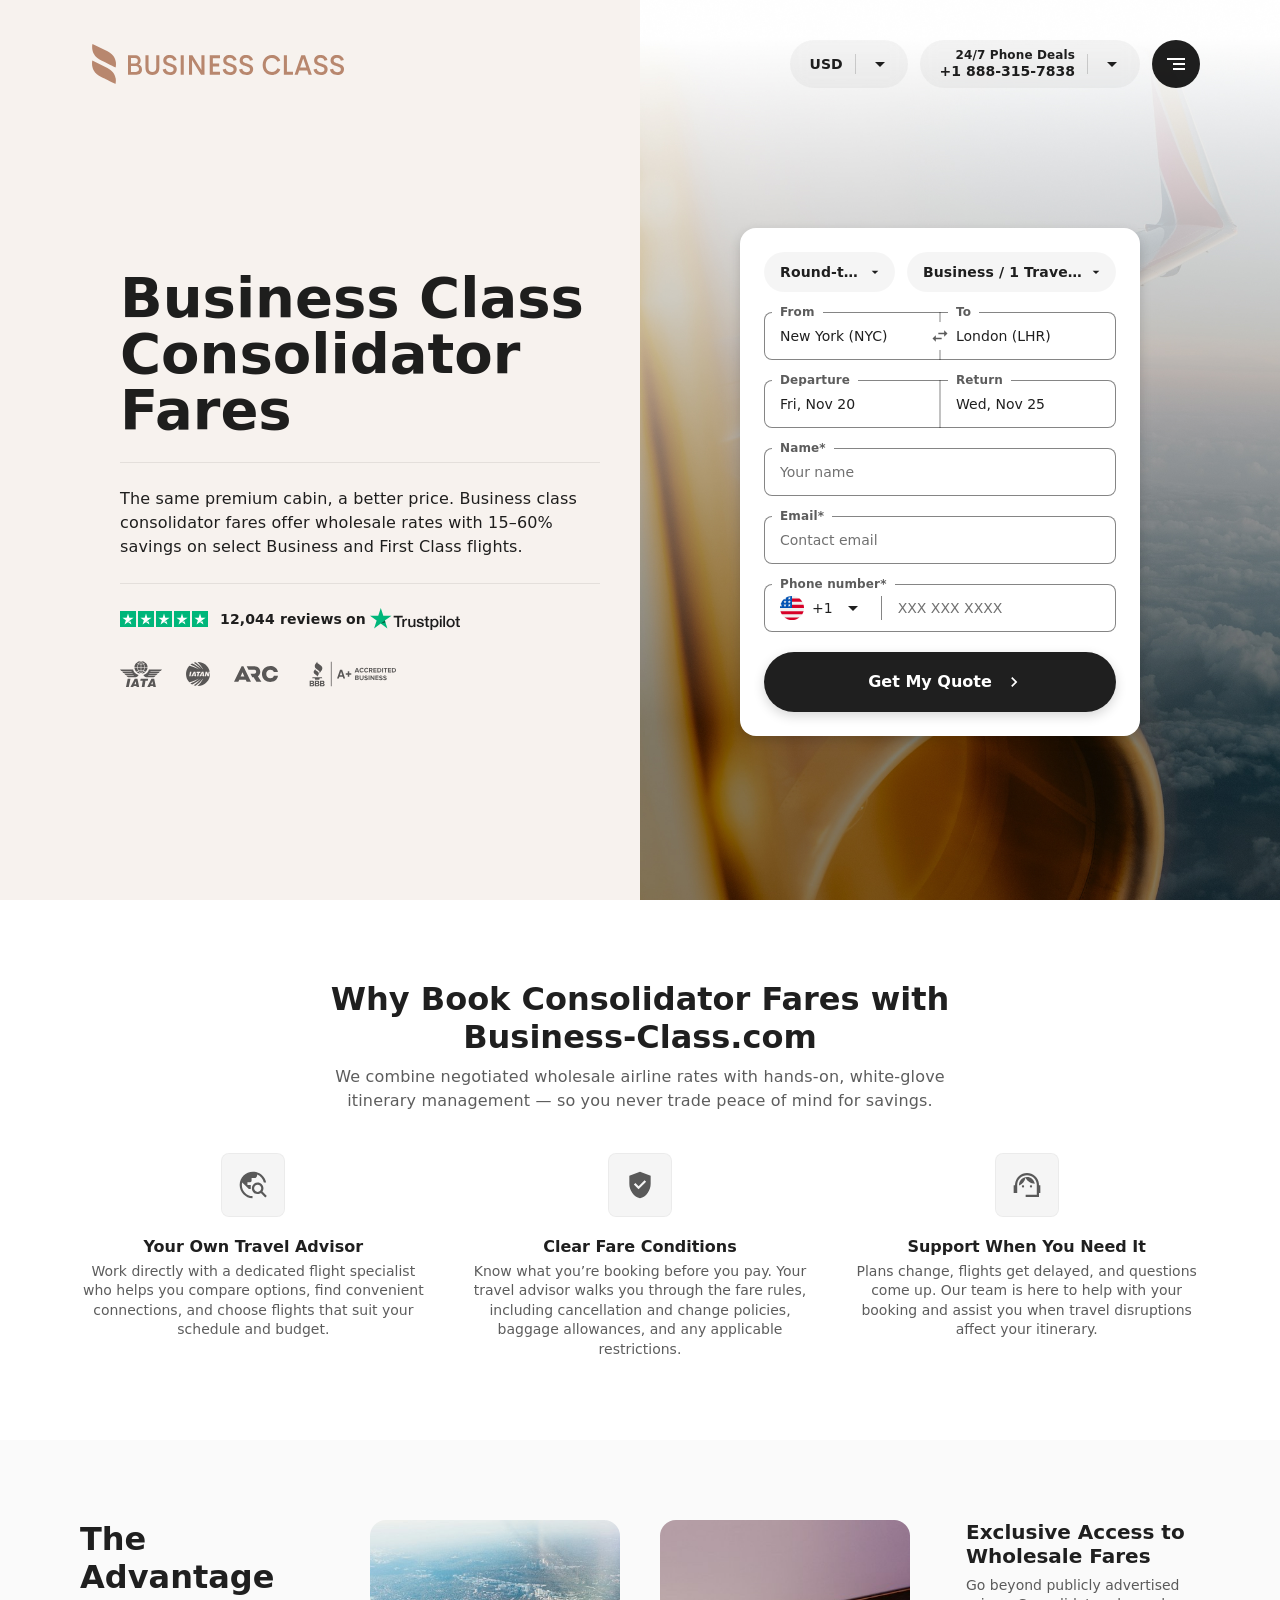
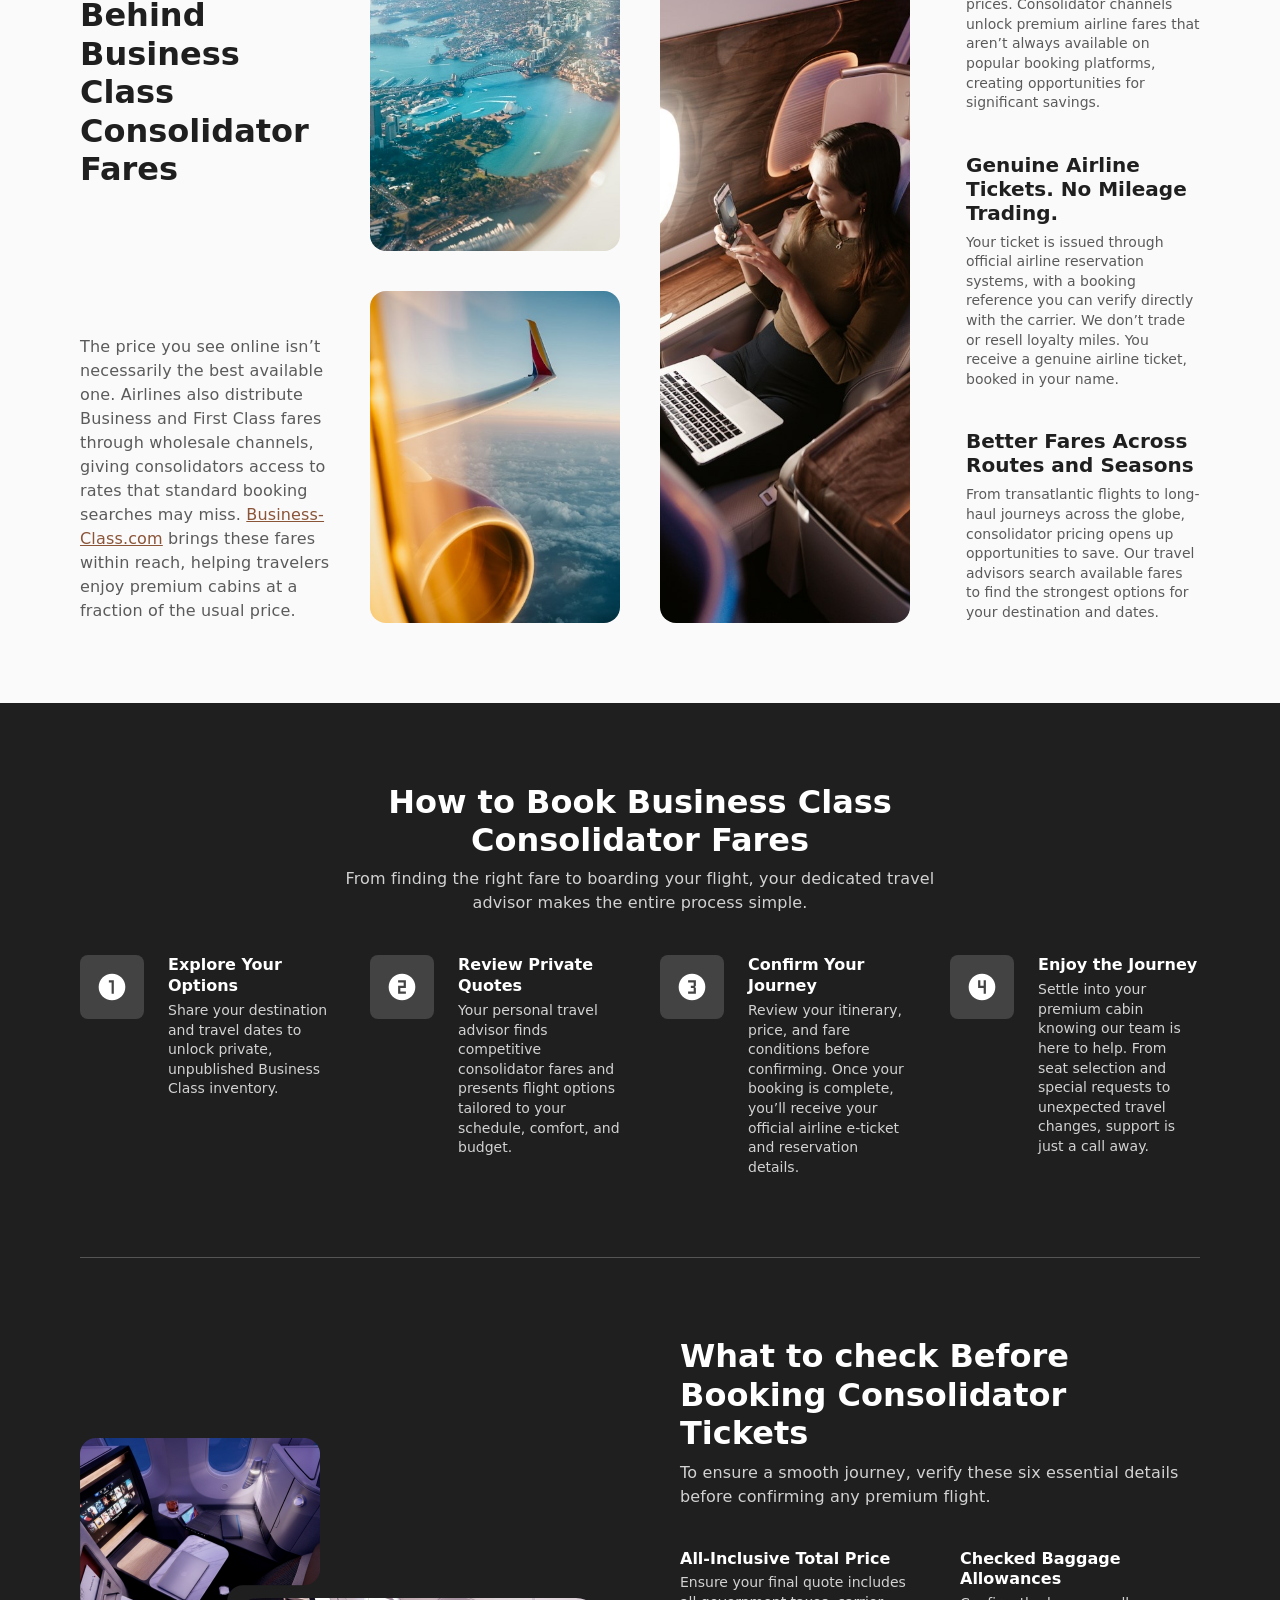
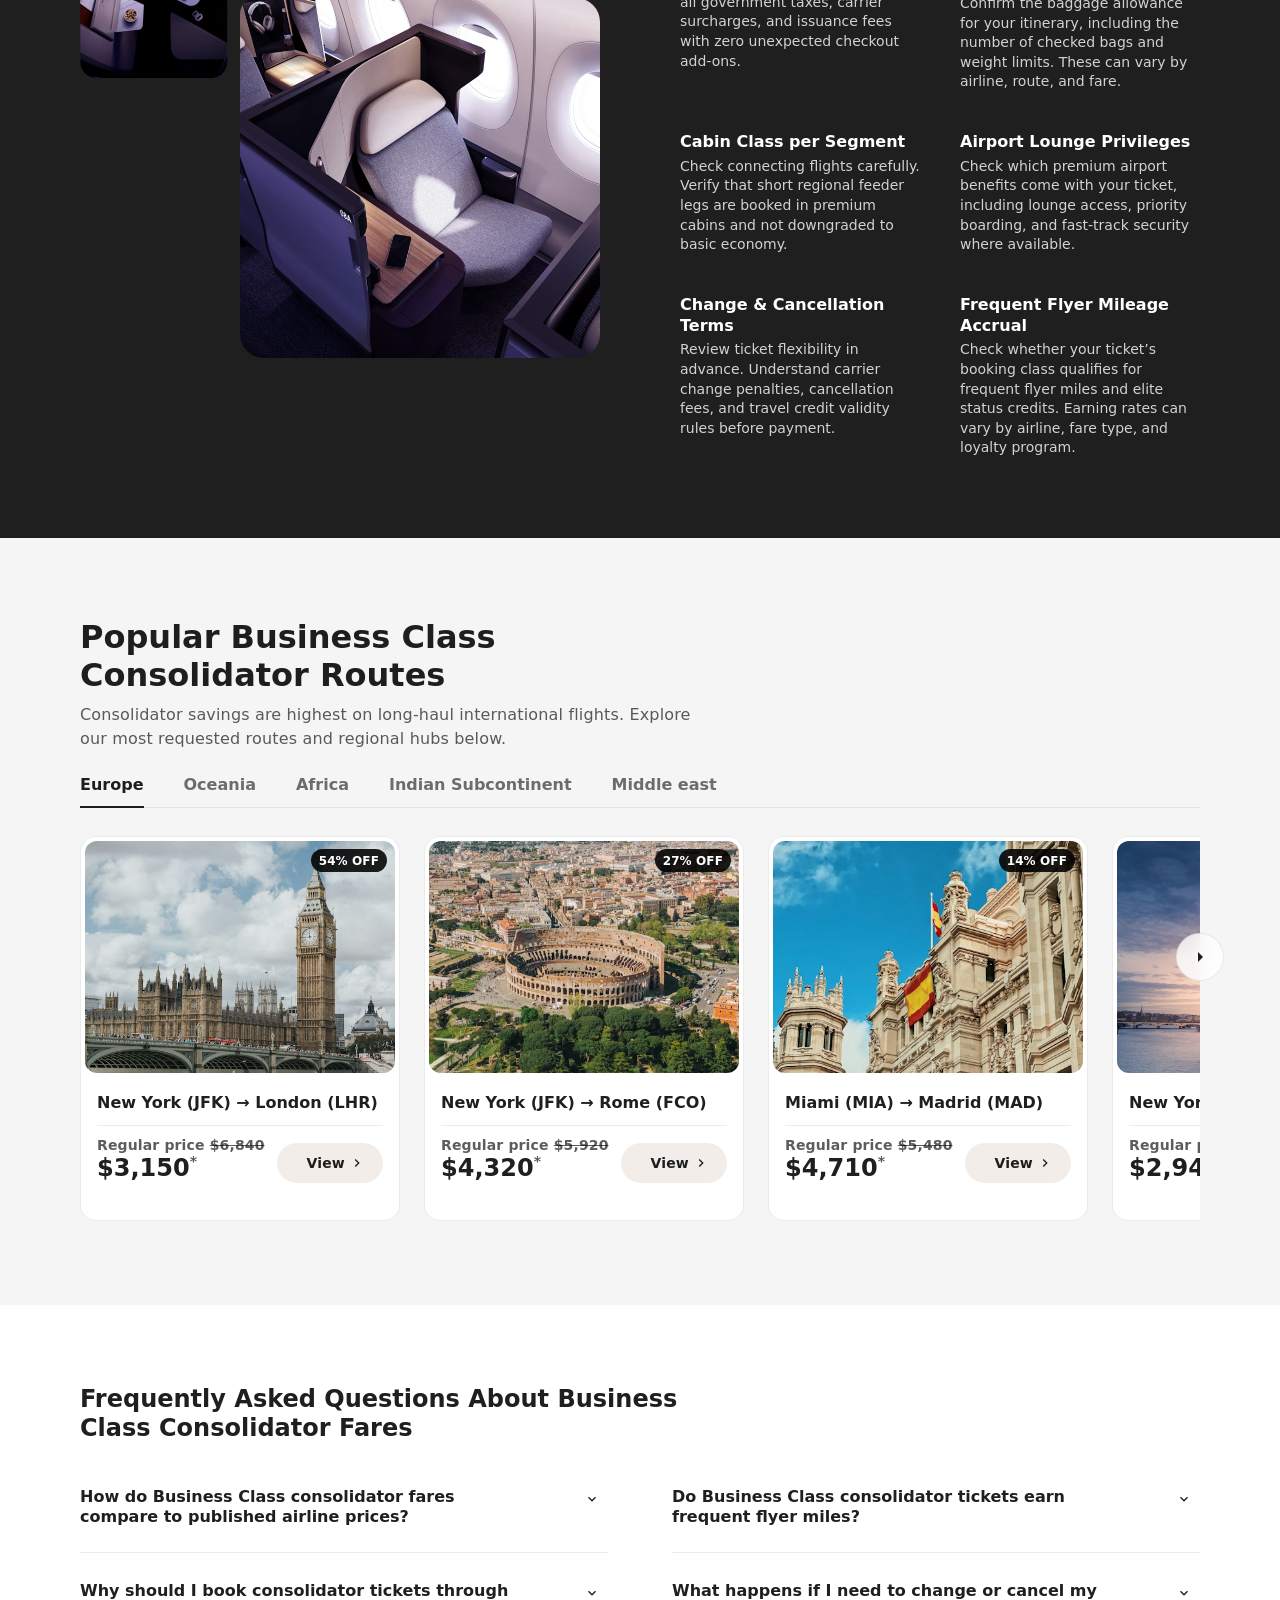
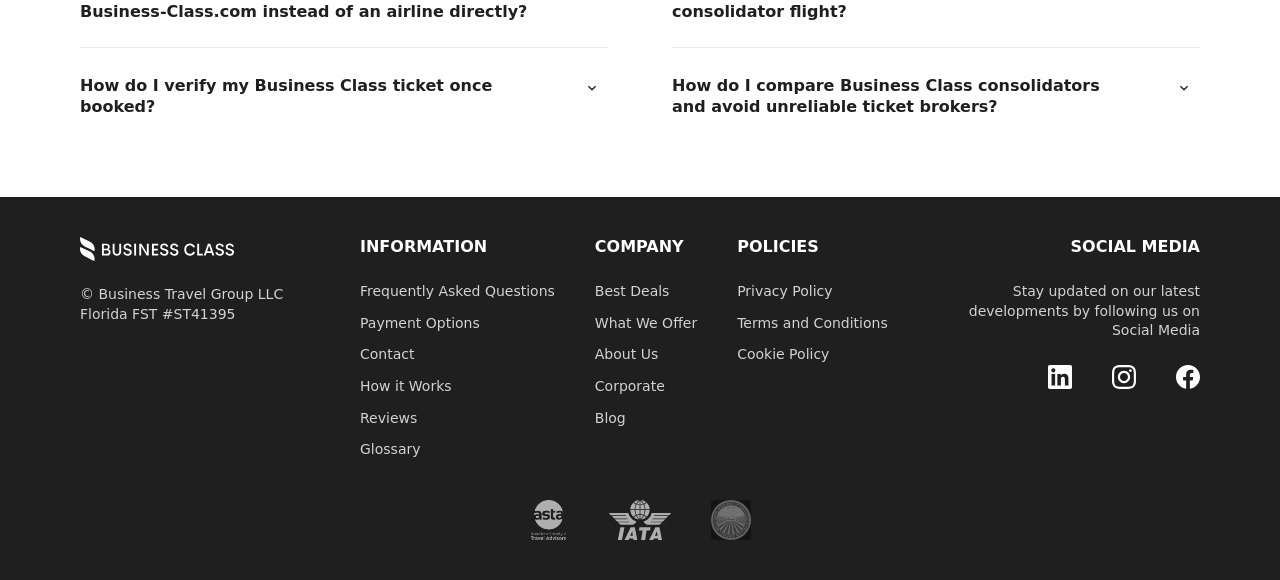
==== commit 030d2b7e: "Add the mobile first screen and the new hero background of the Consolidator page Co-Authored-By: Cla" ====
--- a/consolidator.html
+++ b/consolidator.html
@@ -5,7 +5,7 @@
   <meta name="viewport" content="width=device-width, initial-scale=1">
   <meta name="robots" content="noindex, nofollow">
   <title>Business Class — Consolidator (test)</title>
-  <!-- A test page made of the Examples sections (#154, #164): its own address, http://127.0.0.1:8000/consolidator. Desktop only for now. -->
+  <!-- A test page made of the Examples sections (#154, #164): its own address, http://127.0.0.1:8000/consolidator. Desktop; the hero also on mobile (#174). -->
   <link rel="stylesheet" href="tokens.css">
   <link rel="stylesheet" href="base.css">
   <link rel="stylesheet" href="icons/icons.css">
@@ -42,13 +42,14 @@
 <main>
   <!-- Consolidator Hero -->
   <section class="hero hero--light" aria-labelledby="consolidator-hero-title">
-    <div class="hero__media"><img class="hero__photo" src="images/consolidator-hero.jpg" alt=""></div>
+    <div class="hero__media"><img class="hero__photo" src="images/consolidator-hero.jpg" alt="" loading="lazy"><img class="hero__photo hero__photo--mobile" src="images/consolidator-hero-mobile.jpg" alt="" loading="lazy"></div>
     <div class="hero__inner">
       <header class="hero__header">
-        <a class="hero__logo" href="#examples"><img src="images/logo-business-class-color.svg" alt="Business Class"></a>
+        <a class="hero__logo" href="#examples"><img class="hero__logo-full" src="images/logo-business-class-color.svg" alt="Business Class"><span class="hero__logo-compact"><img src="images/logo-business-class-sign-color.svg" alt="Business Class"><img src="images/logo-business-class-text-color.svg" alt=""></span></a>
         <div class="hero__actions">
           <button class="dropdown dropdown--currency" type="button" aria-haspopup="listbox" aria-expanded="false" aria-label="Currency: USD" popovertarget="dropdown-currency" data-value="USD" data-name="Currency"><span class="dropdown__label">USD</span><span class="dropdown__divider" aria-hidden="true"></span><span class="dropdown__icon icon icon--arrow-drop-down" aria-hidden="true"></span></button>
           <button class="dropdown dropdown--phone" type="button" aria-haspopup="menu" aria-expanded="false" popovertarget="dropdown-call"><span class="dropdown__label"><span class="dropdown__caption">24/7 Phone Deals</span> <span class="dropdown__value">+1 888-315-7838</span></span><span class="dropdown__divider" aria-hidden="true"></span><span class="dropdown__icon icon icon--arrow-drop-down" aria-hidden="true"></span></button>
+          <a class="dropdown dropdown--call hero__call" href="tel:+18883157838" aria-label="24/7 Phone Deals: call +1 888-315-7838"><span class="dropdown__label">24/7 Phone Deals</span><span class="dropdown__divider" aria-hidden="true"></span><span class="dropdown__icon icon icon--call" aria-hidden="true"></span></a>
           <button class="button" type="button" aria-label="Open menu"><span class="button__icon icon icon--menu" aria-hidden="true"></span></button>
         </div>
       </header>
@@ -57,8 +58,9 @@
           <h1 class="hero__title" id="consolidator-hero-title">Business Class Consolidator Fares</h1>
           <hr class="hero__divider">
           <p class="hero__lead">The same premium cabin, a better price. Business class consolidator fares offer wholesale rates with 15–60% savings on select Business and First Class flights.</p>
+          <button class="button button--lg button--shadow-md hero__cta" type="button" aria-haspopup="dialog" aria-controls="quote-dialog"><span class="button__label">Check Your Price</span><span class="button__icon icon icon--chevron-right" aria-hidden="true"></span></button>
           <hr class="hero__divider">
-          <p class="hero__rating"><span class="hero__stars" role="img" aria-label="Rated 5 out of 5"><img src="images/trustpilot-star.svg" alt=""><img src="images/trustpilot-star.svg" alt=""><img src="images/trustpilot-star.svg" alt=""><img src="images/trustpilot-star.svg" alt=""><img src="images/trustpilot-star.svg" alt=""></span> 12,044 reviews on <img class="hero__trustpilot" src="images/trustpilot-logo-on-light.svg" alt="Trustpilot"></p>
+          <p class="hero__rating"><span class="hero__stars" role="img" aria-label="Rated 5 out of 5"><img src="images/trustpilot-star.svg" alt=""><img src="images/trustpilot-star.svg" alt=""><img src="images/trustpilot-star.svg" alt=""><img src="images/trustpilot-star.svg" alt=""><img src="images/trustpilot-star.svg" alt=""></span> <span>12,044 reviews</span> <span>on</span> <img class="hero__trustpilot" src="images/trustpilot-logo-on-light.svg" alt="Trustpilot"></p>
           <ul class="hero__badges" aria-label="Accreditations">
             <li><img src="images/badge-iata-on-light.svg" alt="IATA"></li>
             <li><img src="images/badge-iatan-on-light.svg" alt="IATAN"></li>
@@ -891,6 +893,86 @@
         </div>
       </dialog>
 <div class="menu phone-menu" id="phone-countries" role="listbox" aria-label="Country code" popover></div>
+<!-- The form of the Consolidator hero on mobile: the bottom panel of its cta "Check Your Price" (#174). -->
+<dialog class="modal search-dialog" id="quote-dialog" aria-labelledby="quote-dialog-title">
+  <div class="search-dialog__header">
+    <h2 class="search-dialog__title" id="quote-dialog-title">Check Your Price</h2>
+    <button class="button button--sm button--secondary modal__close" type="button" aria-label="Close"><span class="button__icon icon icon--close" aria-hidden="true"></span></button>
+  </div>
+  <form class="search-form search-form--contact" aria-label="Get a price quote" novalidate>
+    <div class="search-form__settings">
+      <button class="dropdown dropdown--small" type="button" aria-haspopup="listbox" aria-expanded="false" aria-label="Trip type: Round-trip" popovertarget="quote-sheet-trip" data-value="RT" data-name="Trip type"><span class="dropdown__label">Round-trip</span><span class="dropdown__icon icon icon--arrow-drop-down" aria-hidden="true"></span></button>
+      <button class="dropdown dropdown--small travelers-dropdown" type="button" aria-haspopup="dialog" aria-controls="travelers" aria-label="Travelers and class: Business / 1 Traveler" data-adults="1" data-children="0" data-infants="0" data-class="Business"><span class="dropdown__label">Business / 1 Traveler</span><span class="dropdown__icon icon icon--arrow-drop-down" aria-hidden="true"></span></button>
+    </div>
+    <div class="input-pair route" role="group" aria-label="Route">
+      <div class="input input--strong">
+        <span class="input__label" id="quote-sheet-from-label">From</span>
+        <button class="input__field route__field" type="button" aria-haspopup="dialog" aria-controls="airport-search" aria-labelledby="quote-sheet-from-label quote-sheet-from-value" data-kind="from" data-value="New York (NYC)" data-placeholder="Airport or city">
+          <span class="input__value" id="quote-sheet-from-value">New York (NYC)</span>
+        </button>
+      </div>
+      <button class="route__swap" type="button" aria-label="Swap departure and destination"><span class="icon icon--swap-horiz" aria-hidden="true"></span></button>
+      <div class="input input--strong">
+        <span class="input__label" id="quote-sheet-to-label">To</span>
+        <button class="input__field route__field" type="button" aria-haspopup="dialog" aria-controls="airport-search" aria-labelledby="quote-sheet-to-label quote-sheet-to-value" data-kind="to" data-value="London (LHR)" data-placeholder="Airport or city">
+          <span class="input__value" id="quote-sheet-to-value">London (LHR)</span>
+        </button>
+      </div>
+    </div>
+    <div class="input-pair search-form__dates" role="group" aria-label="Travel dates">
+      <div class="input input--strong date">
+        <span class="input__label" id="quote-sheet-departure-label">Departure</span>
+        <button class="input__field" type="button" aria-haspopup="dialog" aria-controls="calendar-range" aria-labelledby="quote-sheet-departure-label quote-sheet-departure-value">
+          <span class="input__value" id="quote-sheet-departure-value">Fri, Nov 20</span>
+        </button>
+      </div>
+      <div class="input input--strong date">
+        <span class="input__label" id="quote-sheet-return-label">Return</span>
+        <button class="input__field" type="button" aria-haspopup="dialog" aria-controls="calendar-range" aria-labelledby="quote-sheet-return-label quote-sheet-return-value">
+          <span class="input__value" id="quote-sheet-return-value">Wed, Nov 25</span>
+        </button>
+      </div>
+    </div>
+    <div class="input input--strong date search-form__date" hidden>
+      <span class="input__label" id="quote-sheet-date-label">Departure</span>
+      <button class="input__field" type="button" aria-haspopup="dialog" aria-controls="calendar-single" aria-labelledby="quote-sheet-date-label quote-sheet-date-value">
+        <span class="input__value" id="quote-sheet-date-value">Fri, Nov 20</span>
+        <span class="input__icon icon icon--calendar" aria-hidden="true"></span>
+      </button>
+    </div>
+    <div class="input input--strong">
+      <label class="input__label" for="quote-sheet-name">Name<span aria-hidden="true">*</span></label>
+      <div class="input__field">
+        <input class="input__control" type="text" id="quote-sheet-name" name="name" autocomplete="name" placeholder="Your name" required>
+      </div>
+    </div>
+    <div class="input input--strong">
+      <label class="input__label" for="quote-sheet-email">Email<span aria-hidden="true">*</span></label>
+      <div class="input__field">
+        <input class="input__control" type="email" id="quote-sheet-email" name="email" autocomplete="email" placeholder="Contact email" required>
+      </div>
+    </div>
+    <div class="input input--strong phone" data-country="US">
+      <label class="input__label" for="quote-sheet-phone">Phone number<span aria-hidden="true">*</span></label>
+      <div class="input__field">
+        <button class="phone__country" type="button" aria-haspopup="listbox" aria-expanded="false" aria-label="Country code: United States, +1" popovertarget="quote-sheet-countries" data-value="US">
+          <img class="phone__flag" src="flags/us.svg" alt="">
+          <span class="phone__code">+1</span>
+          <span class="input__icon icon icon--arrow-drop-down" aria-hidden="true"></span>
+        </button>
+        <span class="phone__divider" aria-hidden="true"></span>
+        <input class="input__control phone__number" type="tel" id="quote-sheet-phone" name="phone" autocomplete="tel-national" placeholder="XXX XXX XXXX" required>
+      </div>
+    </div>
+    <button class="button button--lg button--shadow-md search-form__submit" type="submit"><span class="button__label">Get My Quote</span><span class="button__icon icon icon--chevron-right" aria-hidden="true"></span></button>
+  </form>
+  <div class="menu menu--text" id="quote-sheet-trip" role="listbox" aria-label="Trip type" popover>
+    <button class="menu__option" type="button" role="option" aria-selected="true" tabindex="-1" data-value="RT"><span class="menu__label">Round-trip</span><span class="menu__check icon icon--check" aria-hidden="true"></span></button>
+    <button class="menu__option" type="button" role="option" aria-selected="false" tabindex="-1" data-value="OW"><span class="menu__label">One-way</span><span class="menu__check icon icon--check" aria-hidden="true"></span></button>
+    <button class="menu__option" type="button" role="option" aria-selected="false" tabindex="-1" data-value="MC"><span class="menu__label">Multi-city</span><span class="menu__check icon icon--check" aria-hidden="true"></span></button>
+  </div>
+  <div class="menu phone-menu" id="quote-sheet-countries" role="listbox" aria-label="Country code" popover></div>
+</dialog>
 
   <script type="module" src="page.js"></script>
   <script type="module" src="components/modality.js"></script>
--- a/icons/icons.css
+++ b/icons/icons.css
@@ -68,6 +68,9 @@
 .icon--phone { -webkit-mask-image: url(phone.svg); mask-image: url(phone.svg); }
 .icon--mail { -webkit-mask-image: url(mail.svg); mask-image: url(mail.svg); }
 
+/* Material call, 16 px — the call link of the mobile header (Figma: Consolidator page, ATF, Call action; #175). */
+.icon--call { -webkit-mask-image: url(call.svg); mask-image: url(call.svg); }
+
 /* LinkedIn, Instagram and Facebook, 24 px; the ASTA logo — Figma draws it as a white fill through this PNG mask
    (Figma: Footer Desktop, node 305:39155; #153). */
 .icon--linkedin { -webkit-mask-image: url(linkedin.svg); mask-image: url(linkedin.svg); }
--- a/components/dropdown.css
+++ b/components/dropdown.css
@@ -8,6 +8,8 @@
      .dropdown--edit      32 tall: typography.label.lg, divider 16, arrow 16
      .dropdown--small.travelers-dropdown  Class/Travelers: small as wide as its text, opens the travelers dialog
                           (travelers.css, #115)
+     .dropdown--call      32 tall, green: a link that calls, not a menu (#175) — typography.label.md, divider and the
+                          call icon 16, color.bg.action.positive.*; the phone of the mobile header
    Surface: default (color.bg.action.secondary.*) | .dropdown--inverse — dark glass over photos (currency, phone only).
    Markup: <button class="dropdown dropdown--currency [dropdown--inverse]" type="button" aria-haspopup="listbox|menu"
              aria-expanded="false" [aria-label="Currency: USD"]>
@@ -19,7 +21,11 @@
            </button>
    aria-haspopup by what opens: listbox — a choice of a value (currency, small), menu — actions (phone, edit), dialog —
    the travelers dialog (aria-controls, no aria-expanded). Menus: currency and trip type (listbox), call (menu, below);
-   edit — after its design (BACKLOG.md). Semantic tokens only (#82). */
+   edit — after its design (BACKLOG.md).
+   Call: <a class="dropdown dropdown--call" href="tel:+18883157838" aria-label="24/7 Phone Deals: call +1 888-315-7838">
+           <span class="dropdown__label">24/7 Phone Deals</span><span class="dropdown__divider" aria-hidden="true"></span>
+           <span class="dropdown__icon icon icon--call" aria-hidden="true"></span></a>
+         the name starts with the visible text and says what happens. Semantic tokens only (#82). */
 
 .dropdown {
   /* Type: currency by default; the type classes below override. */
@@ -151,6 +157,33 @@
   --dropdown-letter-spacing: var(--typography-label-lg-letter-spacing);
 }
 
+/* Call (Figma: Consolidator page, ATF mobile, Call action; #175): a tel: link in the pill of the type — label.md, the
+   divider and the call icon 16; 8 + 16 + 8 = 32 tall, the hit area 44 (::before). Its own green surface: white text on
+   color.bg.action.positive.default is 4.6:1 (AA). */
+.dropdown--call {
+  --dropdown-pl: var(--space-component-px-sm);
+  --dropdown-pr: var(--space-component-px-xs);
+  --dropdown-gap: var(--space-component-gap-sm);
+  --dropdown-icon-size: var(--size-icon-xs);
+  --dropdown-divider-size: var(--size-icon-xs); /* Figma 12: no size token of 12 — the line is as tall as the icon */
+  --dropdown-font-family: var(--typography-label-md-font-family);
+  --dropdown-font-size: var(--typography-label-md-font-size);
+  --dropdown-font-weight: var(--typography-label-md-font-weight);
+  --dropdown-line-height: var(--typography-label-md-line-height);
+  --dropdown-letter-spacing: var(--typography-label-md-letter-spacing);
+  --dropdown-bg: var(--color-bg-action-positive-default);
+  --dropdown-bg-hover: var(--color-bg-action-positive-hover);
+  --dropdown-bg-pressed: var(--color-bg-action-positive-pressed);
+  --dropdown-fg: var(--color-text-on-action);
+  --dropdown-icon: var(--color-icon-on-action);
+  --dropdown-divider: var(--color-border-inverse-default); /* Figma: white 48% — no such inverse border */
+  text-decoration: none;
+  -webkit-backdrop-filter: none;
+  backdrop-filter: none;
+  /* MISSING: the 4 px ring of black 12% around the pill and the light gradient over the green (Figma: Call action) —
+     no semantic border width of 4, no gradient token (BACKLOG.md); not drawn. */
+}
+
 /* Surface: dark glass over photos, like the glass-inverse button (#86): the border is drawn inside. */
 .dropdown--inverse {
   --dropdown-bg: var(--color-bg-surface-glass-inverse-default);
--- a/components/search-form.css
+++ b/components/search-form.css
@@ -41,6 +41,33 @@
 
 .search-form__submit { width: 100%; }
 
+/* In a dialog (#174): the form of the mobile Consolidator hero opens in a bottom panel — the shared modal (#102), on
+   mobile full width at the bottom (#96). The dialog is the card: the form keeps its padding and drops its shadow;
+   above it — the title (typography.title.lg) and the close button (icon-secondary sm) in a row, the form's padding
+   from the edges. Elsewhere the dialog is size.container.width.480 wide.
+   Markup: <dialog class="modal search-dialog" id="quote-dialog" aria-labelledby="quote-dialog-title">
+             <div class="search-dialog__header"><h2 class="search-dialog__title" id="quote-dialog-title">Check Your Price</h2>
+               <button class="button button--sm button--secondary modal__close" type="button" aria-label="Close"> close icon </button></div>
+             <form class="search-form search-form--contact" aria-label="Get a price quote" novalidate> … </form>
+           </dialog> */
+.search-dialog { width: var(--size-container-width-480); overflow-y: auto; } /* a low screen scrolls the panel */
+.search-dialog__header {
+  display: flex;
+  align-items: center;
+  justify-content: space-between;
+  gap: var(--space-component-gap-md);
+  padding: var(--space-component-py-xl) var(--space-component-px-xl) 0;
+}
+.search-dialog__title {
+  margin: 0;
+  font-family: var(--typography-title-lg-font-family);
+  font-size: var(--typography-title-lg-font-size);
+  font-weight: var(--typography-title-lg-font-weight);
+  line-height: var(--typography-title-lg-line-height);
+  letter-spacing: var(--typography-title-lg-letter-spacing);
+}
+.search-dialog .search-form { max-width: none; box-shadow: none; }
+
 /* Accessibility: forced colors drop the background and the shadow — the form keeps a border. */
 @media (forced-colors: active) {
   .search-form { border: var(--size-border-default) solid CanvasText; }
--- a/sections/section.css
+++ b/sections/section.css
@@ -5,7 +5,7 @@
    the last section of <main> and the one right after it (the footer). A section on a photo (the hero) has no .section,
    so the section after it has no line.
    Background: .section (color.bg.section.default) | .section--sunken (#165) | .section--subtle | .section--accent |
-   .section--inverse.
+   .section--inverse. On mobile a section scrolls sideways inside itself when its content is wider (#176).
    Markup: <section class="section [section--sunken | section--subtle | section--accent | section--inverse] logos"
              aria-labelledby="title"> … </section>
            <footer class="section section--inverse footer"> … </footer>
@@ -20,6 +20,11 @@
 .section--subtle { background: var(--color-bg-section-subtle); }
 .section--accent { background: var(--color-bg-section-accent); }
 .section--inverse { --section-divider: var(--color-border-inverse-default); background: var(--color-bg-section-inverse-default); }
+
+/* On a phone (#176) a section not built for mobile yet scrolls sideways inside itself, not the page: the page stays as
+   wide as the screen, so the fixed parts — the bottom panel of a dialog (#96) — keep their place. The dark sections
+   need no min-content (footer, trust): the background is under the whole scroll area. */
+[data-breakpoint="mobile"] .section { min-width: 0; overflow-x: auto; }
 
 /* The same background: default after default (no modifier), subtle after subtle, and so on. */
 :is(
--- a/sections/hero.css
+++ b/sections/hero.css
@@ -15,7 +15,8 @@
    The text comes first in the markup (heading, then the form for screen readers); the grid shows the form on the left.
    The text column has no controls, so the Tab order still follows what a person sees.
    Variants — .hero--gift-card (#157): the text on the left, the gift voucher form on the right, a darker scrim;
-   .hero--light (#166): a light photo with no scrim and dark text, the text on the left, the form on the right.
+   .hero--light (#166): a light photo with no scrim and dark text, the text on the left, the form on the right; on
+   mobile (#174) — no form on the screen: the cta "Check Your Price" opens it in a bottom panel (below).
    Semantic tokens only (#82). */
 
 .hero {
@@ -144,4 +145,55 @@
 .hero--light .hero__divider { border-top-color: var(--color-border-subtle); }
 .hero--light .hero__logo:focus-visible { outline-color: var(--color-border-focus); }
 
+/* Light on mobile (Figma: Consolidator page, ATF, node 145:25770; #174). The parts of the mobile screen are in the
+   markup and hidden elsewhere: the photo for a phone (.hero__photo--mobile), the compact logo (sign and two-line text,
+   .hero__logo-compact), the call link (dropdown--call, #175) and the cta "Check Your Price" (.hero__cta) — it opens the
+   form in a bottom panel (.modal.search-dialog, search-form.css). Tablet keeps the desktop layout for now. Both photos
+   are loading="lazy": the hidden one (display: none) is not downloaded (#177). */
+.hero__photo--mobile, .hero__logo-compact, .hero__call, .hero__cta { display: none; }
+
+/* No form on the screen: the header — the compact logo, the call link and the menu; the text at the bottom of the
+   screen — the title, the lead, the cta, the rating and the badges across the width, no lines. Below the badges
+   section.py.xl twice, as in Figma: the browser toolbar of a phone covers the bottom of the screen. */
+[data-breakpoint="mobile"] .hero--light { padding-bottom: var(--space-section-py-xl); }
+[data-breakpoint="mobile"] .hero--light .hero__photo:not(.hero__photo--mobile),
+[data-breakpoint="mobile"] .hero--light .hero__logo-full,
+[data-breakpoint="mobile"] .hero--light .hero__actions .dropdown:not(.hero__call),
+[data-breakpoint="mobile"] .hero--light .hero__form,
+[data-breakpoint="mobile"] .hero--light .hero__divider { display: none; }
+[data-breakpoint="mobile"] .hero--light .hero__photo--mobile { display: block; }
+/* Narrower than the Figma frame (402) the logo scales down — both pictures by the same share, keeping their shape;
+   the call link and the menu keep their size. */
+[data-breakpoint="mobile"] .hero--light .hero__header { gap: var(--space-component-gap-sm); }
+[data-breakpoint="mobile"] .hero--light :is(.hero__logo, .hero__logo-compact, .hero__logo-compact img) { min-width: 0; }
+[data-breakpoint="mobile"] .hero--light .hero__logo-compact { display: flex; align-items: center; }
+[data-breakpoint="mobile"] .hero--light .hero__logo-compact img { height: auto; }
+[data-breakpoint="mobile"] .hero--light .hero__call { display: inline-flex; }
+[data-breakpoint="mobile"] .hero--light .hero__actions { flex: none; gap: var(--space-component-gap-sm); }
+[data-breakpoint="mobile"] .hero--light .hero__inner { gap: var(--space-section-gap-md); }
+[data-breakpoint="mobile"] .hero--light .hero__body {
+  display: flex;
+  flex-direction: column;
+  justify-content: flex-end;
+  padding: var(--space-section-py-xl) 0;
+}
+[data-breakpoint="mobile"] .hero--light .hero__text { gap: 0; padding-left: 0; }
+[data-breakpoint="mobile"] .hero--light :is(.hero__title, .hero__lead) { max-width: none; }
+[data-breakpoint="mobile"] .hero--light .hero__title { margin-bottom: var(--space-container-gap-md); }
+[data-breakpoint="mobile"] .hero--light .hero__cta {
+  display: flex;
+  width: 100%;
+  margin: var(--space-section-gap-md) 0;
+}
+[data-breakpoint="mobile"] .hero--light .hero__rating {
+  justify-content: space-between;
+  margin-bottom: var(--space-container-gap-md);
+  padding: 0 var(--space-component-px-xs);
+}
+[data-breakpoint="mobile"] .hero--light .hero__badges {
+  flex-wrap: wrap;
+  justify-content: space-between;
+  padding: 0 var(--space-component-px-sm);
+}
+
 /* Accessibility: forced colors drop the scrim but keep the photo; the browser puts a backplate behind the text. */
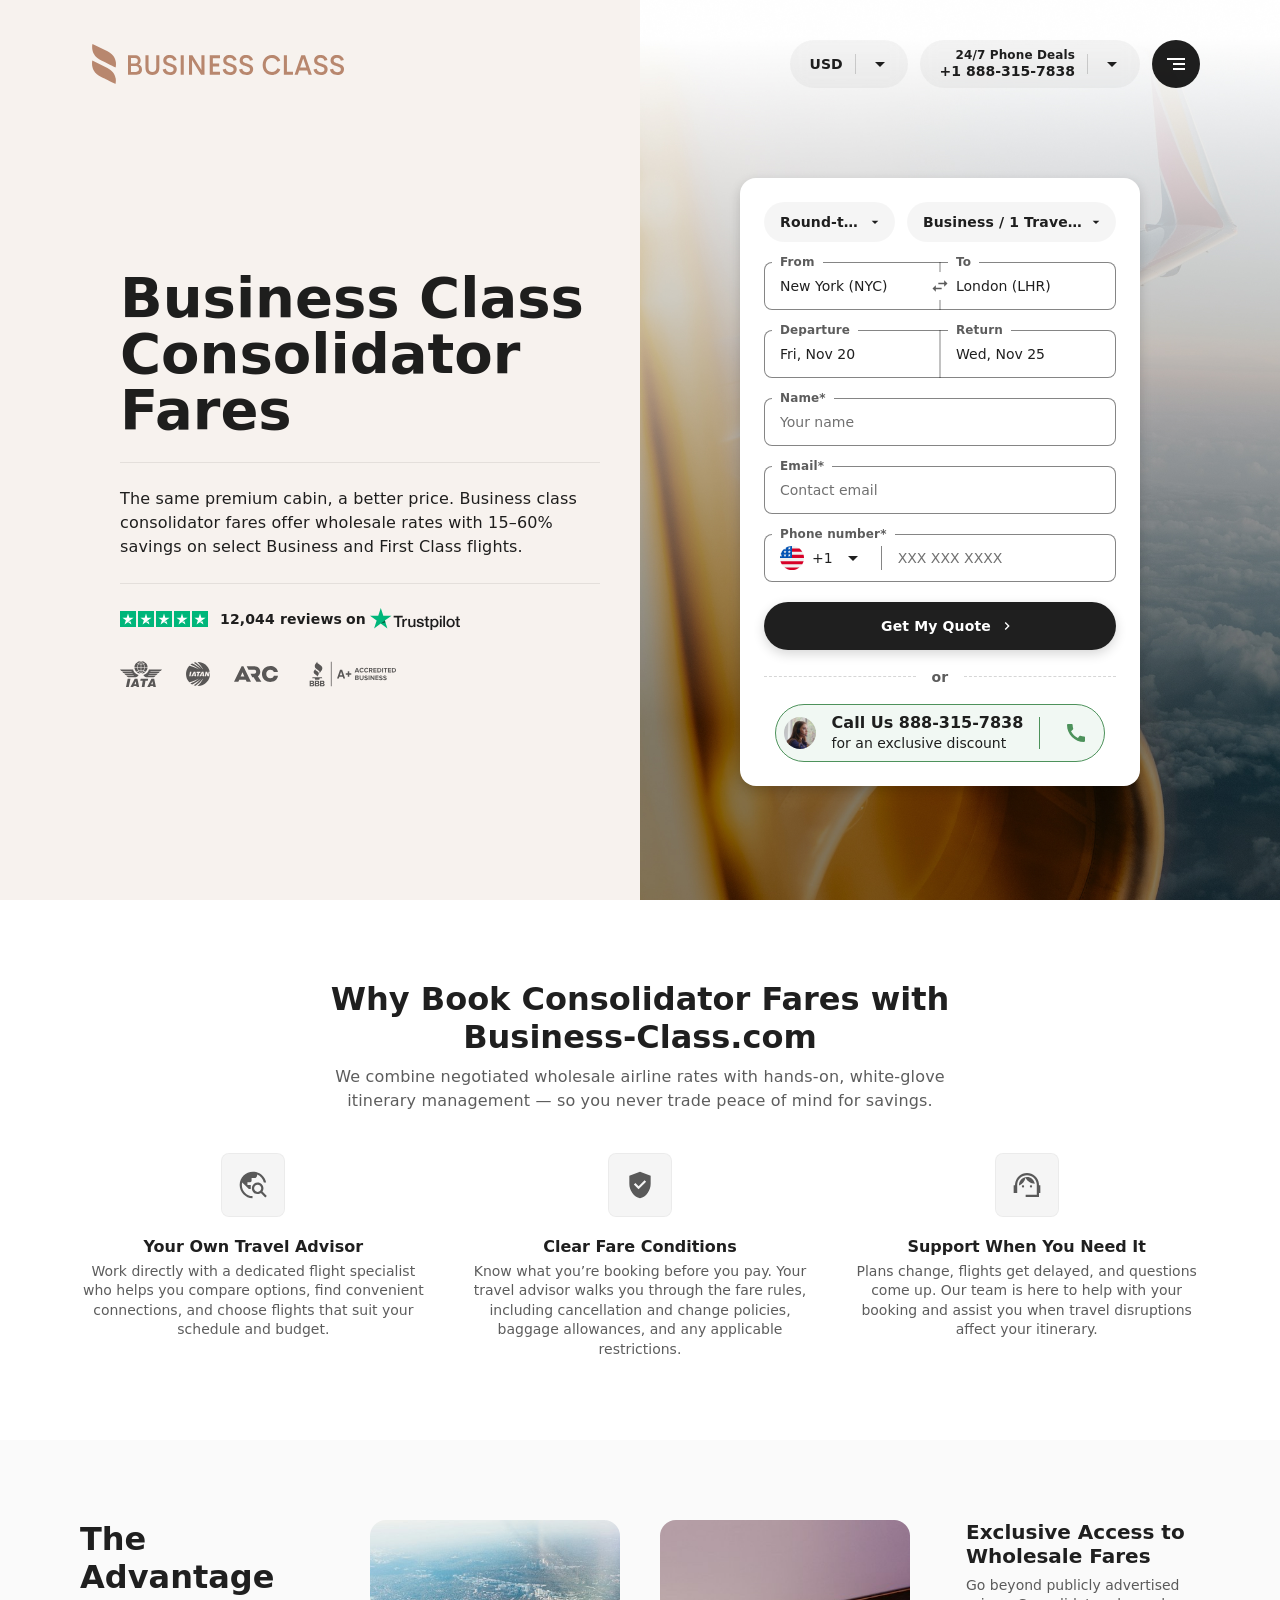
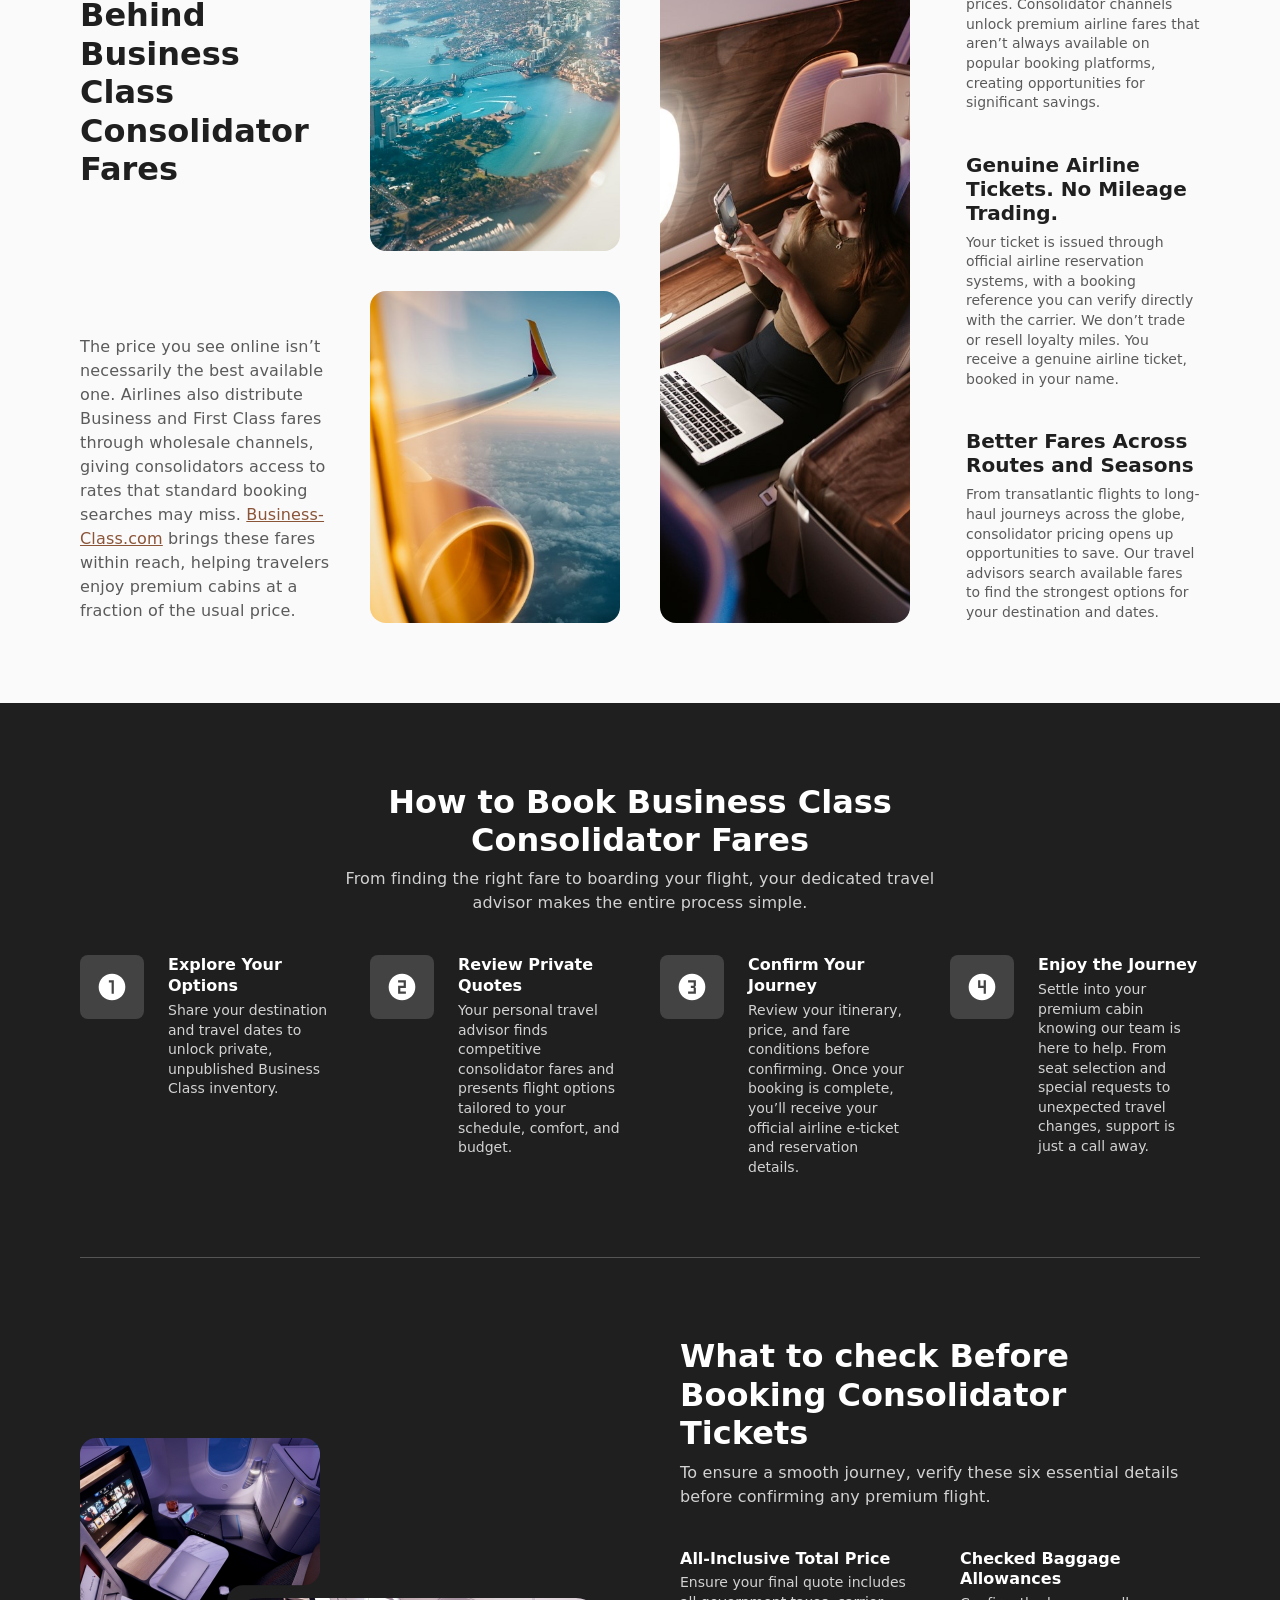
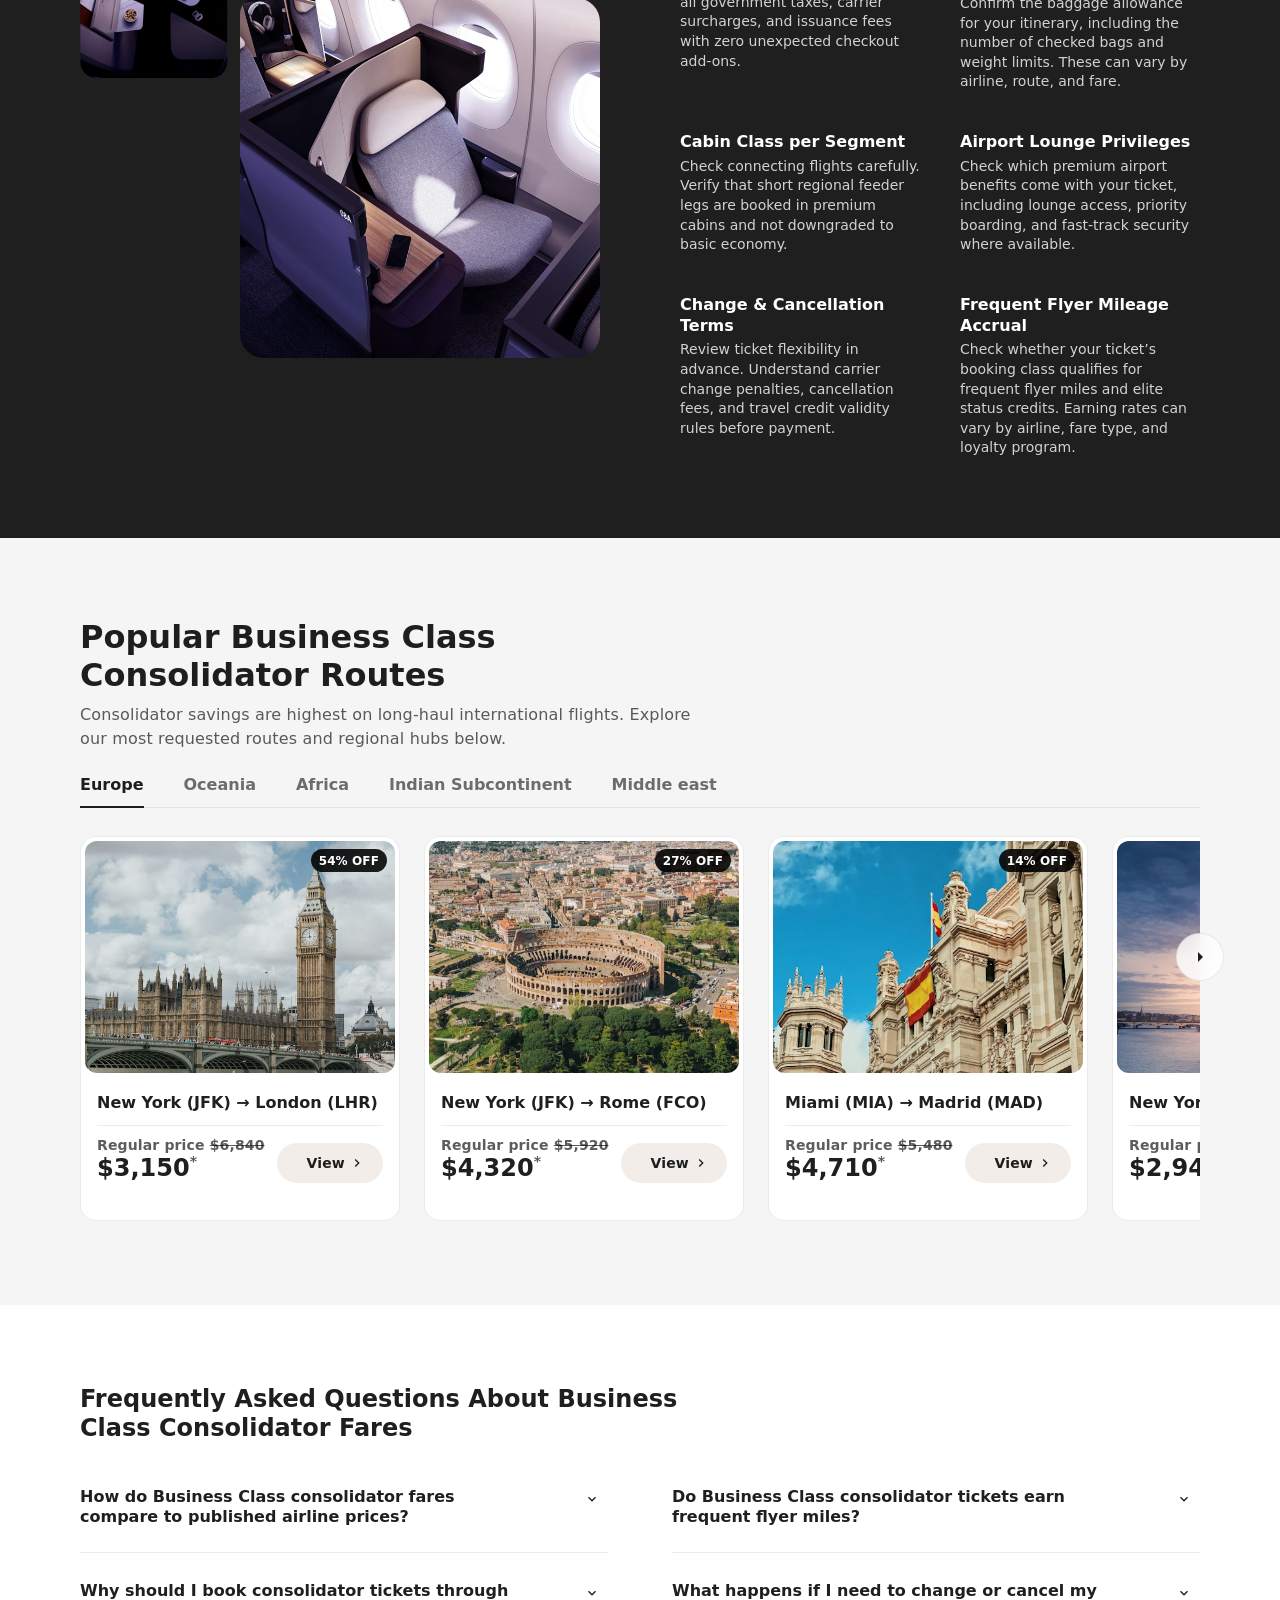
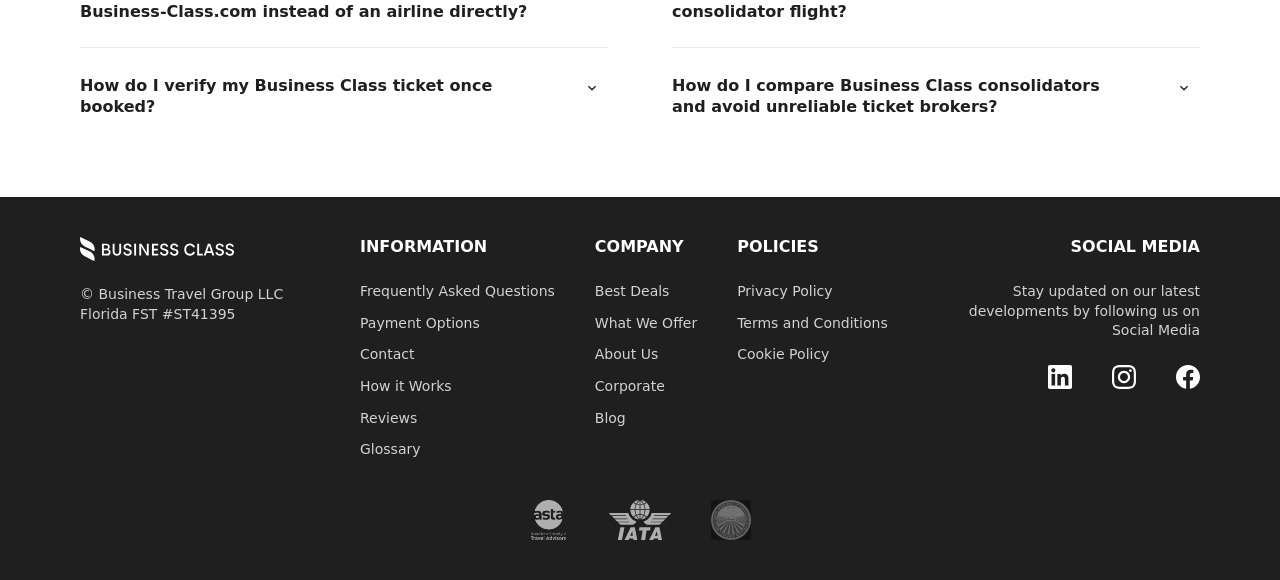
==== commit 3e826205: "Check Your Price form: md button, the call deals link, no panel title, lg fields on mobile Co-Author" ====
--- a/consolidator.html
+++ b/consolidator.html
@@ -21,6 +21,7 @@
   <link rel="stylesheet" href="components/phone.css">
   <link rel="stylesheet" href="components/travelers.css">
   <link rel="stylesheet" href="components/search-form.css">
+  <link rel="stylesheet" href="components/call-deals.css">
   <link rel="stylesheet" href="components/heading-group.css">
   <link rel="stylesheet" href="components/tag.css">
   <link rel="stylesheet" href="components/card.css">
@@ -45,12 +46,13 @@
     <div class="hero__media"><img class="hero__photo" src="images/consolidator-hero.jpg" alt="" loading="lazy"><img class="hero__photo hero__photo--mobile" src="images/consolidator-hero-mobile.jpg" alt="" loading="lazy"></div>
     <div class="hero__inner">
       <header class="hero__header">
-        <a class="hero__logo" href="#examples"><img class="hero__logo-full" src="images/logo-business-class-color.svg" alt="Business Class"><span class="hero__logo-compact"><img src="images/logo-business-class-sign-color.svg" alt="Business Class"><img src="images/logo-business-class-text-color.svg" alt=""></span></a>
+        <a class="hero__logo" href="#examples"><img class="hero__logo-full" src="images/logo-business-class-color.svg" alt="Business Class"><span class="hero__logo-compact"><img src="images/logo-business-class-sign-dark.svg" alt="Business Class"><img src="images/logo-business-class-text-dark.svg" alt=""></span></a>
         <div class="hero__actions">
           <button class="dropdown dropdown--currency" type="button" aria-haspopup="listbox" aria-expanded="false" aria-label="Currency: USD" popovertarget="dropdown-currency" data-value="USD" data-name="Currency"><span class="dropdown__label">USD</span><span class="dropdown__divider" aria-hidden="true"></span><span class="dropdown__icon icon icon--arrow-drop-down" aria-hidden="true"></span></button>
           <button class="dropdown dropdown--phone" type="button" aria-haspopup="menu" aria-expanded="false" popovertarget="dropdown-call"><span class="dropdown__label"><span class="dropdown__caption">24/7 Phone Deals</span> <span class="dropdown__value">+1 888-315-7838</span></span><span class="dropdown__divider" aria-hidden="true"></span><span class="dropdown__icon icon icon--arrow-drop-down" aria-hidden="true"></span></button>
           <a class="dropdown dropdown--call hero__call" href="tel:+18883157838" aria-label="24/7 Phone Deals: call +1 888-315-7838"><span class="dropdown__label">24/7 Phone Deals</span><span class="dropdown__divider" aria-hidden="true"></span><span class="dropdown__icon icon icon--call" aria-hidden="true"></span></a>
           <button class="button" type="button" aria-label="Open menu"><span class="button__icon icon icon--menu" aria-hidden="true"></span></button>
+          <button class="button button--sm button--glass button--blur-default hero__menu-compact" type="button" aria-label="Open menu"><span class="button__icon icon icon--menu" aria-hidden="true"></span></button>
         </div>
       </header>
       <div class="hero__body">
@@ -134,7 +136,16 @@
                 <input class="input__control phone__number" type="tel" id="quote-phone" name="phone" autocomplete="tel-national" placeholder="XXX XXX XXXX" required>
               </div>
             </div>
-            <button class="button button--lg button--shadow-md search-form__submit" type="submit"><span class="button__label">Get My Quote</span><span class="button__icon icon icon--chevron-right" aria-hidden="true"></span></button>
+            <button class="button button--shadow-md search-form__submit" type="submit"><span class="button__label">Get My Quote</span><span class="button__icon icon icon--chevron-right" aria-hidden="true"></span></button>
+            <div class="call-deals">
+              <p class="call-deals__or">or</p>
+              <a class="call-deals__link" href="tel:+18883157838">
+                <img class="call-deals__photo" src="images/agent-call.jpg" alt="">
+                <span class="call-deals__text"><span class="call-deals__title">Call Us 888-315-7838</span> <span class="call-deals__note">for an exclusive discount</span></span>
+                <span class="call-deals__divider" aria-hidden="true"></span>
+                <span class="call-deals__call"><span class="icon icon--call" aria-hidden="true"></span></span>
+              </a>
+            </div>
           </form>
         </div>
       </div>
@@ -161,7 +172,7 @@
         <span class="advantages__photo"><img src="images/advantage-city.jpg" alt=""></span>
         <span class="advantages__photo"><img src="images/advantage-wing.jpg" alt=""></span>
       </div>
-      <div class="advantages__photos">
+      <div class="advantages__photos advantages__photos--tall">
         <span class="advantages__photo"><img src="images/advantage-cabin.jpg" alt=""></span>
       </div>
       <ul class="advantages__list">
@@ -189,7 +200,8 @@
   <section class="section section--inverse checklist" aria-labelledby="checklist-title">
     <div class="checklist__inner">
       <div class="checklist__collage">
-        <img class="checklist__small" src="images/checklist-seat-small.png" alt="">
+        <img class="checklist__small" src="images/checklist-seat-small.png" alt="" loading="lazy">
+        <img class="checklist__small checklist__small--mobile" src="images/checklist-seat-small-mobile.png" alt="" loading="lazy">
         <img class="checklist__large" src="images/checklist-seat.jpg" alt="">
       </div>
       <div class="checklist__text">
@@ -894,9 +906,8 @@
       </dialog>
 <div class="menu phone-menu" id="phone-countries" role="listbox" aria-label="Country code" popover></div>
 <!-- The form of the Consolidator hero on mobile: the bottom panel of its cta "Check Your Price" (#174). -->
-<dialog class="modal search-dialog" id="quote-dialog" aria-labelledby="quote-dialog-title">
+<dialog class="modal search-dialog" id="quote-dialog" aria-label="Check Your Price">
   <div class="search-dialog__header">
-    <h2 class="search-dialog__title" id="quote-dialog-title">Check Your Price</h2>
     <button class="button button--sm button--secondary modal__close" type="button" aria-label="Close"><span class="button__icon icon icon--close" aria-hidden="true"></span></button>
   </div>
   <form class="search-form search-form--contact" aria-label="Get a price quote" novalidate>
@@ -905,14 +916,14 @@
       <button class="dropdown dropdown--small travelers-dropdown" type="button" aria-haspopup="dialog" aria-controls="travelers" aria-label="Travelers and class: Business / 1 Traveler" data-adults="1" data-children="0" data-infants="0" data-class="Business"><span class="dropdown__label">Business / 1 Traveler</span><span class="dropdown__icon icon icon--arrow-drop-down" aria-hidden="true"></span></button>
     </div>
     <div class="input-pair route" role="group" aria-label="Route">
-      <div class="input input--strong">
+      <div class="input input--lg input--strong">
         <span class="input__label" id="quote-sheet-from-label">From</span>
         <button class="input__field route__field" type="button" aria-haspopup="dialog" aria-controls="airport-search" aria-labelledby="quote-sheet-from-label quote-sheet-from-value" data-kind="from" data-value="New York (NYC)" data-placeholder="Airport or city">
           <span class="input__value" id="quote-sheet-from-value">New York (NYC)</span>
         </button>
       </div>
       <button class="route__swap" type="button" aria-label="Swap departure and destination"><span class="icon icon--swap-horiz" aria-hidden="true"></span></button>
-      <div class="input input--strong">
+      <div class="input input--lg input--strong">
         <span class="input__label" id="quote-sheet-to-label">To</span>
         <button class="input__field route__field" type="button" aria-haspopup="dialog" aria-controls="airport-search" aria-labelledby="quote-sheet-to-label quote-sheet-to-value" data-kind="to" data-value="London (LHR)" data-placeholder="Airport or city">
           <span class="input__value" id="quote-sheet-to-value">London (LHR)</span>
@@ -920,39 +931,39 @@
       </div>
     </div>
     <div class="input-pair search-form__dates" role="group" aria-label="Travel dates">
-      <div class="input input--strong date">
+      <div class="input input--lg input--strong date">
         <span class="input__label" id="quote-sheet-departure-label">Departure</span>
         <button class="input__field" type="button" aria-haspopup="dialog" aria-controls="calendar-range" aria-labelledby="quote-sheet-departure-label quote-sheet-departure-value">
           <span class="input__value" id="quote-sheet-departure-value">Fri, Nov 20</span>
         </button>
       </div>
-      <div class="input input--strong date">
+      <div class="input input--lg input--strong date">
         <span class="input__label" id="quote-sheet-return-label">Return</span>
         <button class="input__field" type="button" aria-haspopup="dialog" aria-controls="calendar-range" aria-labelledby="quote-sheet-return-label quote-sheet-return-value">
           <span class="input__value" id="quote-sheet-return-value">Wed, Nov 25</span>
         </button>
       </div>
     </div>
-    <div class="input input--strong date search-form__date" hidden>
+    <div class="input input--lg input--strong date search-form__date" hidden>
       <span class="input__label" id="quote-sheet-date-label">Departure</span>
       <button class="input__field" type="button" aria-haspopup="dialog" aria-controls="calendar-single" aria-labelledby="quote-sheet-date-label quote-sheet-date-value">
         <span class="input__value" id="quote-sheet-date-value">Fri, Nov 20</span>
         <span class="input__icon icon icon--calendar" aria-hidden="true"></span>
       </button>
     </div>
-    <div class="input input--strong">
+    <div class="input input--lg input--strong">
       <label class="input__label" for="quote-sheet-name">Name<span aria-hidden="true">*</span></label>
       <div class="input__field">
         <input class="input__control" type="text" id="quote-sheet-name" name="name" autocomplete="name" placeholder="Your name" required>
       </div>
     </div>
-    <div class="input input--strong">
+    <div class="input input--lg input--strong">
       <label class="input__label" for="quote-sheet-email">Email<span aria-hidden="true">*</span></label>
       <div class="input__field">
         <input class="input__control" type="email" id="quote-sheet-email" name="email" autocomplete="email" placeholder="Contact email" required>
       </div>
     </div>
-    <div class="input input--strong phone" data-country="US">
+    <div class="input input--lg input--strong phone" data-country="US">
       <label class="input__label" for="quote-sheet-phone">Phone number<span aria-hidden="true">*</span></label>
       <div class="input__field">
         <button class="phone__country" type="button" aria-haspopup="listbox" aria-expanded="false" aria-label="Country code: United States, +1" popovertarget="quote-sheet-countries" data-value="US">
@@ -964,7 +975,16 @@
         <input class="input__control phone__number" type="tel" id="quote-sheet-phone" name="phone" autocomplete="tel-national" placeholder="XXX XXX XXXX" required>
       </div>
     </div>
-    <button class="button button--lg button--shadow-md search-form__submit" type="submit"><span class="button__label">Get My Quote</span><span class="button__icon icon icon--chevron-right" aria-hidden="true"></span></button>
+    <button class="button button--shadow-md search-form__submit" type="submit"><span class="button__label">Get My Quote</span><span class="button__icon icon icon--chevron-right" aria-hidden="true"></span></button>
+    <div class="call-deals">
+      <p class="call-deals__or">or</p>
+      <a class="call-deals__link" href="tel:+18883157838">
+        <img class="call-deals__photo" src="images/agent-call.jpg" alt="">
+        <span class="call-deals__text"><span class="call-deals__title">Call Us 888-315-7838</span> <span class="call-deals__note">for an exclusive discount</span></span>
+        <span class="call-deals__divider" aria-hidden="true"></span>
+        <span class="call-deals__call"><span class="icon icon--call" aria-hidden="true"></span></span>
+      </a>
+    </div>
   </form>
   <div class="menu menu--text" id="quote-sheet-trip" role="listbox" aria-label="Trip type" popover>
     <button class="menu__option" type="button" role="option" aria-selected="true" tabindex="-1" data-value="RT"><span class="menu__label">Round-trip</span><span class="menu__check icon icon--check" aria-hidden="true"></span></button>
--- a/tokens.css
+++ b/tokens.css
@@ -520,6 +520,7 @@
   --space-section-gap-lg: var(--spacing-32);
   --space-section-gap-xl: var(--spacing-40);
   --space-section-gap-2xl: var(--spacing-64);
+  --space-section-bleed: var(--spacing-64);
   --space-container-px-xs: var(--spacing-8);
   --space-container-px-sm: var(--spacing-12);
   --space-container-px-md: var(--spacing-16);
@@ -596,6 +597,7 @@
     --space-section-gap-lg: var(--spacing-32);
     --space-section-gap-xl: var(--spacing-40);
     --space-section-gap-2xl: var(--spacing-64);
+    --space-section-bleed: var(--spacing-64);
     --space-container-px-xs: var(--spacing-8);
     --space-container-px-sm: var(--spacing-12);
     --space-container-px-md: var(--spacing-16);
@@ -673,6 +675,7 @@
     --space-section-gap-lg: var(--spacing-64);
     --space-section-gap-xl: var(--spacing-80);
     --space-section-gap-2xl: var(--spacing-120);
+    --space-section-bleed: var(--spacing-64);
     --space-container-px-xs: var(--spacing-8);
     --space-container-px-sm: var(--spacing-16);
     --space-container-px-md: var(--spacing-24);
--- a/components/search-form.css
+++ b/components/search-form.css
@@ -14,9 +14,10 @@
    With contacts — .search-form--contact (Figma: Consolidator page, Hero, Full, node 2:8440; #167): a request for a
    price, not a search — <form class="search-form search-form--contact" aria-label="Get a price quote" novalidate>
    without role="search". The route side by side (md, swap-horiz), the dates md; then Name*, Email* and Phone number*
-   md, as in the contact form (#118), every field with the strong border; the cta "Get My Quote" with chevron-right.
-   The required fields are checked on send as in the contact form (contact-form.js).
-   Not built yet: the "or" divider with the Call Us block, the Edit search request variant (BACKLOG.md).
+   md, as in the contact form (#118), every field with the strong border; the cta "Get My Quote" with chevron-right — md
+   (#185); under it "or" and the call link (.call-deals, call-deals.css; #185). The required fields are checked on send
+   as in the contact form (contact-form.js). In the mobile panel the fields are lg (#185).
+   Not built yet: the Edit search request variant (BACKLOG.md).
    Semantic tokens only (#82). */
 
 .search-form {
@@ -43,28 +44,18 @@
 
 /* In a dialog (#174): the form of the mobile Consolidator hero opens in a bottom panel — the shared modal (#102), on
    mobile full width at the bottom (#96). The dialog is the card: the form keeps its padding and drops its shadow;
-   above it — the title (typography.title.lg) and the close button (icon-secondary sm) in a row, the form's padding
-   from the edges. Elsewhere the dialog is size.container.width.480 wide.
-   Markup: <dialog class="modal search-dialog" id="quote-dialog" aria-labelledby="quote-dialog-title">
-             <div class="search-dialog__header"><h2 class="search-dialog__title" id="quote-dialog-title">Check Your Price</h2>
+   above it — the close button (icon-secondary sm) on the right, the form's padding from the edges; no visible title
+   (#185): the dialog is named by aria-label. Elsewhere the dialog is size.container.width.480 wide.
+   Markup: <dialog class="modal search-dialog" id="quote-dialog" aria-label="Check Your Price">
+             <div class="search-dialog__header">
                <button class="button button--sm button--secondary modal__close" type="button" aria-label="Close"> close icon </button></div>
              <form class="search-form search-form--contact" aria-label="Get a price quote" novalidate> … </form>
            </dialog> */
 .search-dialog { width: var(--size-container-width-480); overflow-y: auto; } /* a low screen scrolls the panel */
 .search-dialog__header {
   display: flex;
-  align-items: center;
-  justify-content: space-between;
-  gap: var(--space-component-gap-md);
+  justify-content: flex-end;
   padding: var(--space-component-py-xl) var(--space-component-px-xl) 0;
-}
-.search-dialog__title {
-  margin: 0;
-  font-family: var(--typography-title-lg-font-family);
-  font-size: var(--typography-title-lg-font-size);
-  font-weight: var(--typography-title-lg-font-weight);
-  line-height: var(--typography-title-lg-line-height);
-  letter-spacing: var(--typography-title-lg-letter-spacing);
 }
 .search-dialog .search-form { max-width: none; box-shadow: none; }
 
--- a/components/call-deals.css
+++ b/components/call-deals.css
@@ -0,0 +1,101 @@
+/* Call deals — "or" and a call link under a form: a phone number with a reason to call (Figma: Consolidator page, Hero,
+   Full, Divider OR and Call deals button, node 2:8440; #185). The form's other way to a price: instead of filling the
+   fields, call an agent.
+   "or" — label.lg color.text.secondary between two dashed lines color.border.default, space.component.gap.lg apart.
+   The link — a pill (shape.button) color.bg.surface.positive in a size.border.default line color.border.positive,
+   padding space.component.py.xs / px.xs, the parts space.component.gap.lg apart: the agent's photo (round,
+   size.avatar.md), the text — the number typography.title.md and the reason body.md, color.text.primary; a line
+   color.border.positive size.icon.lg tall; the phone icon call size.icon.md color.icon.positive with
+   space.component.px.xs around it. As wide as its content, centered.
+   Markup: <div class="call-deals">
+             <p class="call-deals__or">or</p>
+             <a class="call-deals__link" href="tel:+18883157838">
+               <img class="call-deals__photo" src="images/agent-call.jpg" alt="">
+               <span class="call-deals__text"><span class="call-deals__title">Call Us 888-315-7838</span>
+                 <span class="call-deals__note">for an exclusive discount</span></span>
+               <span class="call-deals__divider" aria-hidden="true"></span>
+               <span class="call-deals__call"><span class="icon icon--call" aria-hidden="true"></span></span>
+             </a>
+           </div>
+   The link's name is its text: "Call Us 888-315-7838 for an exclusive discount". The photo is decorative. Hover and
+   pressed — not in the design yet (BACKLOG.md). Semantic tokens only (#82). */
+
+.call-deals {
+  display: flex;
+  flex-direction: column;
+  align-items: center;
+  gap: var(--space-component-gap-xl);
+}
+
+/* "or" between two dashed lines. */
+.call-deals__or {
+  display: flex;
+  align-self: stretch;
+  align-items: center;
+  gap: var(--space-component-gap-lg);
+  margin: 0;
+  color: var(--color-text-secondary);
+  font-family: var(--typography-label-lg-font-family);
+  font-size: var(--typography-label-lg-font-size);
+  font-weight: var(--typography-label-lg-font-weight);
+  line-height: var(--typography-label-lg-line-height);
+  letter-spacing: var(--typography-label-lg-letter-spacing);
+}
+.call-deals__or::before, .call-deals__or::after {
+  content: "";
+  flex: auto;
+  border-top: var(--size-border-default) dashed var(--color-border-default);
+}
+
+.call-deals__link {
+  display: flex;
+  align-items: center;
+  gap: var(--space-component-gap-lg);
+  padding: var(--space-component-py-xs) var(--space-component-px-xs);
+  border: var(--size-border-default) solid var(--color-border-positive);
+  border-radius: var(--shape-button);
+  background: var(--color-bg-surface-positive);
+  color: var(--color-text-primary);
+  text-decoration: none;
+}
+.call-deals__link:focus-visible {
+  outline: var(--size-focus-ring-width) solid var(--color-border-focus);
+  outline-offset: var(--size-focus-ring-offset);
+}
+
+.call-deals__photo {
+  flex: none;
+  width: var(--size-avatar-md); /* MISSING: Figma 40 — the avatar scale has 32 and 48 (BACKLOG.md) */
+  height: var(--size-avatar-md);
+  border-radius: 50%;
+  object-fit: cover;
+}
+
+.call-deals__text { display: flex; flex-direction: column; }
+.call-deals__title {
+  font-family: var(--typography-title-md-font-family);
+  font-size: var(--typography-title-md-font-size);
+  font-weight: var(--typography-title-md-font-weight);
+  line-height: var(--typography-title-md-line-height);
+  letter-spacing: var(--typography-title-md-letter-spacing);
+}
+.call-deals__note {
+  font-family: var(--typography-body-md-font-family);
+  font-size: var(--typography-body-md-font-size);
+  font-weight: var(--typography-body-md-font-weight);
+  line-height: var(--typography-body-md-line-height);
+  letter-spacing: var(--typography-body-md-letter-spacing);
+}
+
+.call-deals__divider {
+  flex: none;
+  height: var(--size-icon-lg);
+  border-left: var(--size-border-default) solid var(--color-border-positive);
+}
+.call-deals__call { display: flex; padding: var(--space-component-px-xs); color: var(--color-icon-positive); }
+.call-deals__call .icon { width: var(--size-icon-md); height: var(--size-icon-md); }
+
+/* Accessibility: forced colors drop the background — the line stays; the icon mask gets a system color. */
+@media (forced-colors: active) {
+  .call-deals__call .icon { forced-color-adjust: none; background-color: LinkText; }
+}
--- a/components/point.css
+++ b/components/point.css
@@ -7,6 +7,8 @@
    Centered — .point--center (Figma: Consolidator page, Minor components, node 42:10983; #168): the icon over the
    text, both centered, space.component.gap.xl apart; a light box — color.bg.surface.subtle inside a
    size.border.default line color.border.subtlest, the icon color.icon.secondary; the heading group gets --center.
+   Mobile: the box beside the text — space.component.px.sm around the icon (#182); centered — the icon over the text,
+   on the left (#180).
    Markup: <li class="point [point--inverse | point--center]">   or <article aria-labelledby>
              <span class="point__icon"><span class="icon icon--counter-1" aria-hidden="true"></span></span>
              <hgroup class="heading-group heading-group--xs [heading-group--inverse]">
@@ -42,6 +44,12 @@
   color: var(--color-icon-secondary);
 }
 .point--center .heading-group { align-self: stretch; }
+/* Mobile (#180): the icon still over the text, both on the left — the section sets its heading groups to the left too
+   (points.css). */
+[data-breakpoint="mobile"] .point--center { align-items: flex-start; }
+/* Mobile (#182; Figma: Consolidator page, mobile, How to Book): the box beside the text is smaller —
+   space.component.px.sm around the icon. */
+[data-breakpoint="mobile"] .point:not(.point--center) .point__icon { padding: var(--space-component-px-sm); }
 
 /* Accessibility: forced colors drop the background — the icon box gets a border, the mask a system color. */
 @media (forced-colors: active) {
--- a/sections/hero.css
+++ b/sections/hero.css
@@ -145,22 +145,34 @@
 .hero--light .hero__divider { border-top-color: var(--color-border-subtle); }
 .hero--light .hero__logo:focus-visible { outline-color: var(--color-border-focus); }
 
-/* Light on mobile (Figma: Consolidator page, ATF, node 145:25770; #174). The parts of the mobile screen are in the
-   markup and hidden elsewhere: the photo for a phone (.hero__photo--mobile), the compact logo (sign and two-line text,
-   .hero__logo-compact), the call link (dropdown--call, #175) and the cta "Check Your Price" (.hero__cta) — it opens the
-   form in a bottom panel (.modal.search-dialog, search-form.css). Tablet keeps the desktop layout for now. Both photos
-   are loading="lazy": the hidden one (display: none) is not downloaded (#177). */
-.hero__photo--mobile, .hero__logo-compact, .hero__call, .hero__cta { display: none; }
-
-/* No form on the screen: the header — the compact logo, the call link and the menu; the text at the bottom of the
-   screen — the title, the lead, the cta, the rating and the badges across the width, no lines. Below the badges
-   section.py.xl twice, as in Figma: the browser toolbar of a phone covers the bottom of the screen. */
-[data-breakpoint="mobile"] .hero--light { padding-bottom: var(--space-section-py-xl); }
+/* Light on mobile (Figma: Consolidator page, ATF, node 127:14168; #174, #178). The parts of the mobile screen are in
+   the markup and hidden elsewhere: the photo for a phone (.hero__photo--mobile — the wing at 50% over
+   color.bg.section.accent, one picture), the compact logo (sign and two-line text, dark, .hero__logo-compact), the call
+   link (dropdown--call, #175), the menu button icon-glass sm (.hero__menu-compact) and the cta "Check Your Price"
+   (.hero__cta) — it opens the form in a bottom panel (.modal.search-dialog, search-form.css). Tablet keeps the desktop
+   layout for now. Both photos are loading="lazy": the hidden one (display: none) is not downloaded (#177). */
+.hero__photo--mobile, .hero__logo-compact, .hero__call, .hero__menu-compact, .hero__cta { display: none; }
+/* On a light photo the ring of the glass button is dark, as on every light surface. */
+.hero--light .button--glass { --button-focus: var(--color-border-focus); }
+
+/* No form on the screen: the header — the compact logo, the call link and the menu, space.container.gap.md apart; the
+   text at the bottom of the screen — the title, the lead, the cta, a line (color.border.default), the rating and the
+   badges across the width, space.section.gap.md apart.
+   The height (#179): the badges stand space.section.gap.md above the browser panel at its largest (100svh — the panel
+   unfolded), and the hero goes space.section.bleed below the screen (100vh): its photo also fills the strip under the
+   glass panel of Safari 26 that no viewport unit reaches (58 px). Where there is no such strip (an opaque panel), the
+   photo just goes on below the screen. 100vh − 100svh is the height of the panel; svh, not dvh — the content does not
+   move when the panel folds. */
+[data-breakpoint="mobile"] .hero--light {
+  min-height: calc(100vh + var(--space-section-bleed));
+  padding-bottom: calc(var(--space-section-gap-md) + 100vh - 100svh + var(--space-section-bleed));
+}
 [data-breakpoint="mobile"] .hero--light .hero__photo:not(.hero__photo--mobile),
 [data-breakpoint="mobile"] .hero--light .hero__logo-full,
 [data-breakpoint="mobile"] .hero--light .hero__actions .dropdown:not(.hero__call),
+[data-breakpoint="mobile"] .hero--light .hero__actions .button:not(.hero__menu-compact),
 [data-breakpoint="mobile"] .hero--light .hero__form,
-[data-breakpoint="mobile"] .hero--light .hero__divider { display: none; }
+[data-breakpoint="mobile"] .hero--light .hero__title + .hero__divider { display: none; }
 [data-breakpoint="mobile"] .hero--light .hero__photo--mobile { display: block; }
 /* Narrower than the Figma frame (402) the logo scales down — both pictures by the same share, keeping their shape;
    the call link and the menu keep their size. */
@@ -168,32 +180,35 @@
 [data-breakpoint="mobile"] .hero--light :is(.hero__logo, .hero__logo-compact, .hero__logo-compact img) { min-width: 0; }
 [data-breakpoint="mobile"] .hero--light .hero__logo-compact { display: flex; align-items: center; }
 [data-breakpoint="mobile"] .hero--light .hero__logo-compact img { height: auto; }
-[data-breakpoint="mobile"] .hero--light .hero__call { display: inline-flex; }
-[data-breakpoint="mobile"] .hero--light .hero__actions { flex: none; gap: var(--space-component-gap-sm); }
-[data-breakpoint="mobile"] .hero--light .hero__inner { gap: var(--space-section-gap-md); }
+[data-breakpoint="mobile"] .hero--light :is(.hero__call, .hero__menu-compact) { display: inline-flex; }
+[data-breakpoint="mobile"] .hero--light .hero__actions { flex: none; gap: var(--space-container-gap-md); }
 [data-breakpoint="mobile"] .hero--light .hero__body {
   display: flex;
   flex-direction: column;
   justify-content: flex-end;
-  padding: var(--space-section-py-xl) 0;
+  padding: var(--space-section-py-xl) 0 0;
 }
 [data-breakpoint="mobile"] .hero--light .hero__text { gap: 0; padding-left: 0; }
-[data-breakpoint="mobile"] .hero--light :is(.hero__title, .hero__lead) { max-width: none; }
+[data-breakpoint="mobile"] .hero--light :is(.hero__title, .hero__lead, .hero__divider) { max-width: none; }
 [data-breakpoint="mobile"] .hero--light .hero__title { margin-bottom: var(--space-container-gap-md); }
 [data-breakpoint="mobile"] .hero--light .hero__cta {
   display: flex;
   width: 100%;
   margin: var(--space-section-gap-md) 0;
 }
+[data-breakpoint="mobile"] .hero--light .hero__divider {
+  margin-bottom: var(--space-section-gap-md);
+  border-top-color: var(--color-border-default); /* Figma: black 16% on the photo; desktop keeps .subtle */
+}
 [data-breakpoint="mobile"] .hero--light .hero__rating {
   justify-content: space-between;
-  margin-bottom: var(--space-container-gap-md);
-  padding: 0 var(--space-component-px-xs);
+  margin-bottom: var(--space-section-gap-md);
+  padding: 0 var(--space-component-px-md);
 }
 [data-breakpoint="mobile"] .hero--light .hero__badges {
   flex-wrap: wrap;
   justify-content: space-between;
-  padding: 0 var(--space-component-px-sm);
+  padding: 0 var(--space-component-px-md);
 }
 
 /* Accessibility: forced colors drop the scrim but keep the photo; the browser puts a backplate behind the text. */
--- a/sections/points.css
+++ b/sections/points.css
@@ -7,8 +7,13 @@
                <ol class="points__list"> <li class="point point--inverse"> … </li> × 3 </ol>
              </div>
            </section>
-   On a light section — the point and the heading group without --inverse. Desktop only; tablet and mobile — after the
-   design (BACKLOG.md). The background — .section (#155). Semantic tokens only (#82). */
+   On a light section — the point and the heading group without --inverse. The background — .section (#155).
+   Mobile (#182; Figma: Consolidator page, mobile, Inverse, How to Book, node 130:25522) — the points in one column,
+   space.container.gap.lg apart, the heading group on the left. Centered points (.point--center, Why Book; node
+   129:14341; #180) — in a shared frame, as the directory (#157): the list itself is the frame — the line
+   size.border.default color.border.subtle, corners shape.card, padding space.container.py.md / px.md; between the
+   points a line color.border.subtle with space.container.gap.md above and below it. Tablet — the desktop layout
+   (BACKLOG.md). Semantic tokens only (#82). */
 
 .points {
   display: flex;
@@ -31,3 +36,19 @@
   padding: 0;
   list-style: none;
 }
+
+/* Mobile (#182): the points in one column, the heading group on the left. */
+[data-breakpoint="mobile"] .points__list { grid-auto-flow: row; }
+[data-breakpoint="mobile"] .points .heading-group--center { align-items: flex-start; text-align: start; }
+
+/* Mobile, centered points (#180): a frame with lines between the points. */
+[data-breakpoint="mobile"] .points__list:has(> .point--center) {
+  gap: var(--space-container-gap-md);
+  padding: var(--space-container-py-md) var(--space-container-px-md);
+  border: var(--size-border-default) solid var(--color-border-subtle);
+  border-radius: var(--shape-card);
+}
+[data-breakpoint="mobile"] .points__list > .point--center + .point--center {
+  padding-top: var(--space-container-gap-md);
+  border-top: var(--size-border-default) solid var(--color-border-subtle);
+}
--- a/sections/advantages.css
+++ b/sections/advantages.css
@@ -7,12 +7,12 @@
              <div class="advantages__inner">
                <hgroup class="heading-group heading-group--lg advantages__intro"> heading, paragraph with a link </hgroup>
                <div class="advantages__photos"> <span class="advantages__photo"><img alt=""></span> × 2 </div>
-               <div class="advantages__photos"> <span class="advantages__photo"><img alt=""></span> </div>
+               <div class="advantages__photos advantages__photos--tall"> <span class="advantages__photo"><img alt=""></span> </div>
                <ul class="advantages__list"> <li><hgroup class="heading-group heading-group--sm"> … </hgroup></li> × 3 </ul>
              </div>
            </section>
-   The photos are decorative (alt=""). Desktop only; tablet and mobile — after the design (BACKLOG.md). The background —
-   .section (#155, #165). Semantic tokens only (#82). */
+   The photos are decorative (alt=""). On mobile (#181) — one column; tablet — the desktop layout (BACKLOG.md). The
+   background — .section (#155, #165). Semantic tokens only (#82). */
 
 .advantages {
   display: flex;
@@ -52,3 +52,24 @@
   padding: 0 0 0 var(--space-component-px-md);
   list-style: none;
 }
+
+/* Mobile (#181; Figma: Consolidator page, mobile, node 130:25058): one column, space.section.gap.md apart — the tall
+   photo, the heading group, the two photos side by side, the advantages. The tall photo goes up by the grid areas, not
+   in the markup: it is decorative, the reading order stays (WCAG 1.3.2). The text no longer sets the height of the
+   photos: the pair is size.container.height.160 tall, the tall one .320. */
+[data-breakpoint="mobile"] .advantages__inner {
+  grid-template-areas: "tall" "intro" "photos" "list";
+  grid-auto-flow: row;
+  min-height: auto;
+}
+[data-breakpoint="mobile"] .advantages__intro { grid-area: intro; }
+[data-breakpoint="mobile"] .advantages__photos {
+  grid-area: photos;
+  flex-direction: row;
+  height: var(--size-container-height-160);
+}
+[data-breakpoint="mobile"] .advantages__photos--tall {
+  grid-area: tall;
+  height: var(--size-container-height-320);
+}
+[data-breakpoint="mobile"] .advantages__list { grid-area: list; padding: 0; }
--- a/sections/checklist.css
+++ b/sections/checklist.css
@@ -7,7 +7,11 @@
    corners and the cut around the large one (from Figma, stored upright).
    Markup: <section class="section section--inverse checklist" aria-labelledby="title">
              <div class="checklist__inner">
-               <div class="checklist__collage"> <img class="checklist__small" alt=""> <img class="checklist__large" alt=""> </div>
+               <div class="checklist__collage">
+                 <img class="checklist__small" alt="" loading="lazy">
+                 <img class="checklist__small checklist__small--mobile" alt="" loading="lazy">
+                 <img class="checklist__large" alt="">
+               </div>
                <div class="checklist__text">
                  <hgroup class="heading-group heading-group--lg heading-group--inverse"> heading, text </hgroup>
                  <ul class="checklist__list"> <li><hgroup class="heading-group heading-group--xs heading-group--inverse"> … </hgroup></li> × 6 </ul>
@@ -15,8 +19,13 @@
              </div>
            </section>
    The items go row by row: two in a row, space.container.gap.lg apart. On a light section — the heading groups
-   without --inverse. Desktop only; tablet and mobile — after the design (BACKLOG.md). The background — .section
-   (#155). Semantic tokens only (#82). */
+   without --inverse. The background — .section (#155).
+   Mobile (#182; Figma: Consolidator page, mobile, Inverse, What to check, node 130:25736) — one column,
+   space.section.gap.md apart: the collage, the heading group, the list (still two columns). The collage is the whole
+   width: the small photo size.container.height.200 — its own picture (.checklist__small--mobile: the cut fits the
+   large photo, which starts at size.container.width.120 here); the large one — a square to the bottom right corner.
+   The picture of the other screen is display: none and lazy, so it is not downloaded. Tablet — the desktop layout
+   (BACKLOG.md). Semantic tokens only (#82). */
 
 .checklist {
   display: flex;
@@ -58,3 +67,20 @@
   padding: 0;
   list-style: none;
 }
+
+/* Mobile (#182): one column; the small photo — its own picture, the large one — a square to the bottom right. */
+.checklist__small--mobile { display: none; }
+[data-breakpoint="mobile"] .checklist__inner { grid-auto-flow: row; gap: var(--space-section-gap-md); }
+[data-breakpoint="mobile"] .checklist__small:not(.checklist__small--mobile) { display: none; }
+[data-breakpoint="mobile"] .checklist__small--mobile {
+  display: block;
+  width: auto;
+  height: var(--size-container-height-200);
+  aspect-ratio: var(--size-media-1x1); /* holds its place before the lazy picture loads */
+}
+[data-breakpoint="mobile"] .checklist__large {
+  inset: auto 0 0 auto;
+  width: calc(100% - var(--size-container-width-120));
+  height: auto;
+  aspect-ratio: var(--size-media-1x1);
+}
--- a/sections/deals.css
+++ b/sections/deals.css
@@ -10,7 +10,10 @@
                <a class="button deals__more" href> More Deals </a>
              </div>
            </section>
-   The background — .section (#155). Semantic tokens only (#82). */
+   The background — .section (#155).
+   Mobile (#183; Figma: Consolidator page, mobile, Deals Cards Section – Mobile, node 133:8984): no back and next — the
+   row is swiped, the next card shows at the edge; the tabs scroll sideways; the parts space.section.gap.md apart.
+   Tablet — the desktop layout (BACKLOG.md). Semantic tokens only (#82). */
 
 .deals {
   display: flex;
@@ -28,3 +31,7 @@
 }
 .deals__inner > * { width: 100%; }
 .deals__inner > .deals__more { width: var(--size-container-width-240); }
+
+/* Mobile (#183): the row is swiped — the buttons on its edges would also stick out of the screen. */
+[data-breakpoint="mobile"] .deals__inner { gap: var(--space-section-gap-md); }
+[data-breakpoint="mobile"] .deals .carousel-frame__steps { display: none; }
--- a/sections/faq.css
+++ b/sections/faq.css
@@ -7,7 +7,9 @@
                <div class="faq__columns"> <div class="faq__column"> .accordion × 4 </div> <div class="faq__column"> … </div> </div>
              </div>
            </section>
-   Desktop only; tablet and mobile — after the design (BACKLOG.md). The background — .section (#155). Semantic tokens only (#82). */
+   Mobile (#184; Figma: Consolidator page, mobile, node 135:9406) — one column: the first column, then the second, as
+   in the markup, with a divider between them too. Tablet — the desktop layout (BACKLOG.md). The background — .section
+   (#155). Semantic tokens only (#82). */
 
 .faq {
   display: flex;
@@ -27,3 +29,11 @@
   align-items: start;
   gap: var(--space-container-gap-xl);
 }
+
+/* Mobile (#184): one column; the first question of the second column gets the divider of the list (accordion.css). */
+[data-breakpoint="mobile"] .faq__columns { grid-template-columns: 1fr; gap: 0; }
+[data-breakpoint="mobile"] .faq__column + .faq__column > .accordion:first-child {
+  margin-top: var(--space-component-gap-2xl);
+  padding-top: var(--space-container-gap-md);
+  border-top: var(--size-border-default) solid var(--color-border-subtle);
+}
--- a/sections/footer.css
+++ b/sections/footer.css
@@ -15,8 +15,12 @@
                <ul class="footer__badges" aria-label="Accreditations"> <li> badge </li> … </ul>
              </div>
            </footer>
-   The group titles are written in normal case, CSS shows them in capitals. Desktop only; tablet and mobile — after the
-   design (BACKLOG.md). Semantic tokens only (#82). */
+   The group titles are written in normal case, CSS shows them in capitals.
+   Mobile (#184; Figma: Consolidator page, mobile, Mobile/Footer, node 137:9193) — one column, centered: the logo and the
+   legal name over a line, the link groups one under another, social media; the terms on the left, the badges in the
+   middle. The parts space.container.gap.xl apart, the rows space.section.gap.lg (both 32, as in Figma); the links
+   space.container.gap.sm; padding space.section.py.md at the top, .py.lg at the bottom. Tablet — the desktop layout
+   (BACKLOG.md). Semantic tokens only (#82). */
 
 .footer {
   display: flex;
@@ -137,3 +141,27 @@
 .footer__badges li { display: flex; }
 .footer__badges img { display: block; width: auto; height: var(--size-icon-xl); }
 .footer__badges .icon { display: block; width: var(--size-icon-xl); height: var(--size-icon-xl); color: var(--color-icon-inverse-primary); }
+
+/* Mobile (#184): one column, centered. */
+[data-breakpoint="mobile"] .footer { padding-top: var(--space-section-py-md); padding-bottom: var(--space-section-py-lg); }
+[data-breakpoint="mobile"] .footer__inner { gap: var(--space-section-gap-lg); }
+[data-breakpoint="mobile"] .footer__top {
+  grid-template-columns: 1fr;
+  justify-items: center;
+  gap: var(--space-container-gap-xl);
+  text-align: center;
+}
+/* The logo and the legal name over a line, as wide as the content. */
+[data-breakpoint="mobile"] .footer__brand {
+  justify-self: stretch;
+  align-items: center;
+  gap: var(--space-container-gap-xs);
+  padding-bottom: var(--space-container-gap-xl);
+  border-bottom: var(--size-border-default) solid var(--color-border-inverse-default);
+}
+[data-breakpoint="mobile"] .footer__nav { flex-direction: column; align-items: center; gap: var(--space-container-gap-xl); }
+[data-breakpoint="mobile"] .footer__group { align-items: center; }
+[data-breakpoint="mobile"] .footer__links { align-items: center; gap: var(--space-container-gap-sm); }
+[data-breakpoint="mobile"] .footer__media { align-items: center; text-align: center; }
+[data-breakpoint="mobile"] .footer__social { justify-content: center; gap: var(--space-container-gap-xl); }
+[data-breakpoint="mobile"] .footer__badges { flex-wrap: wrap; }
